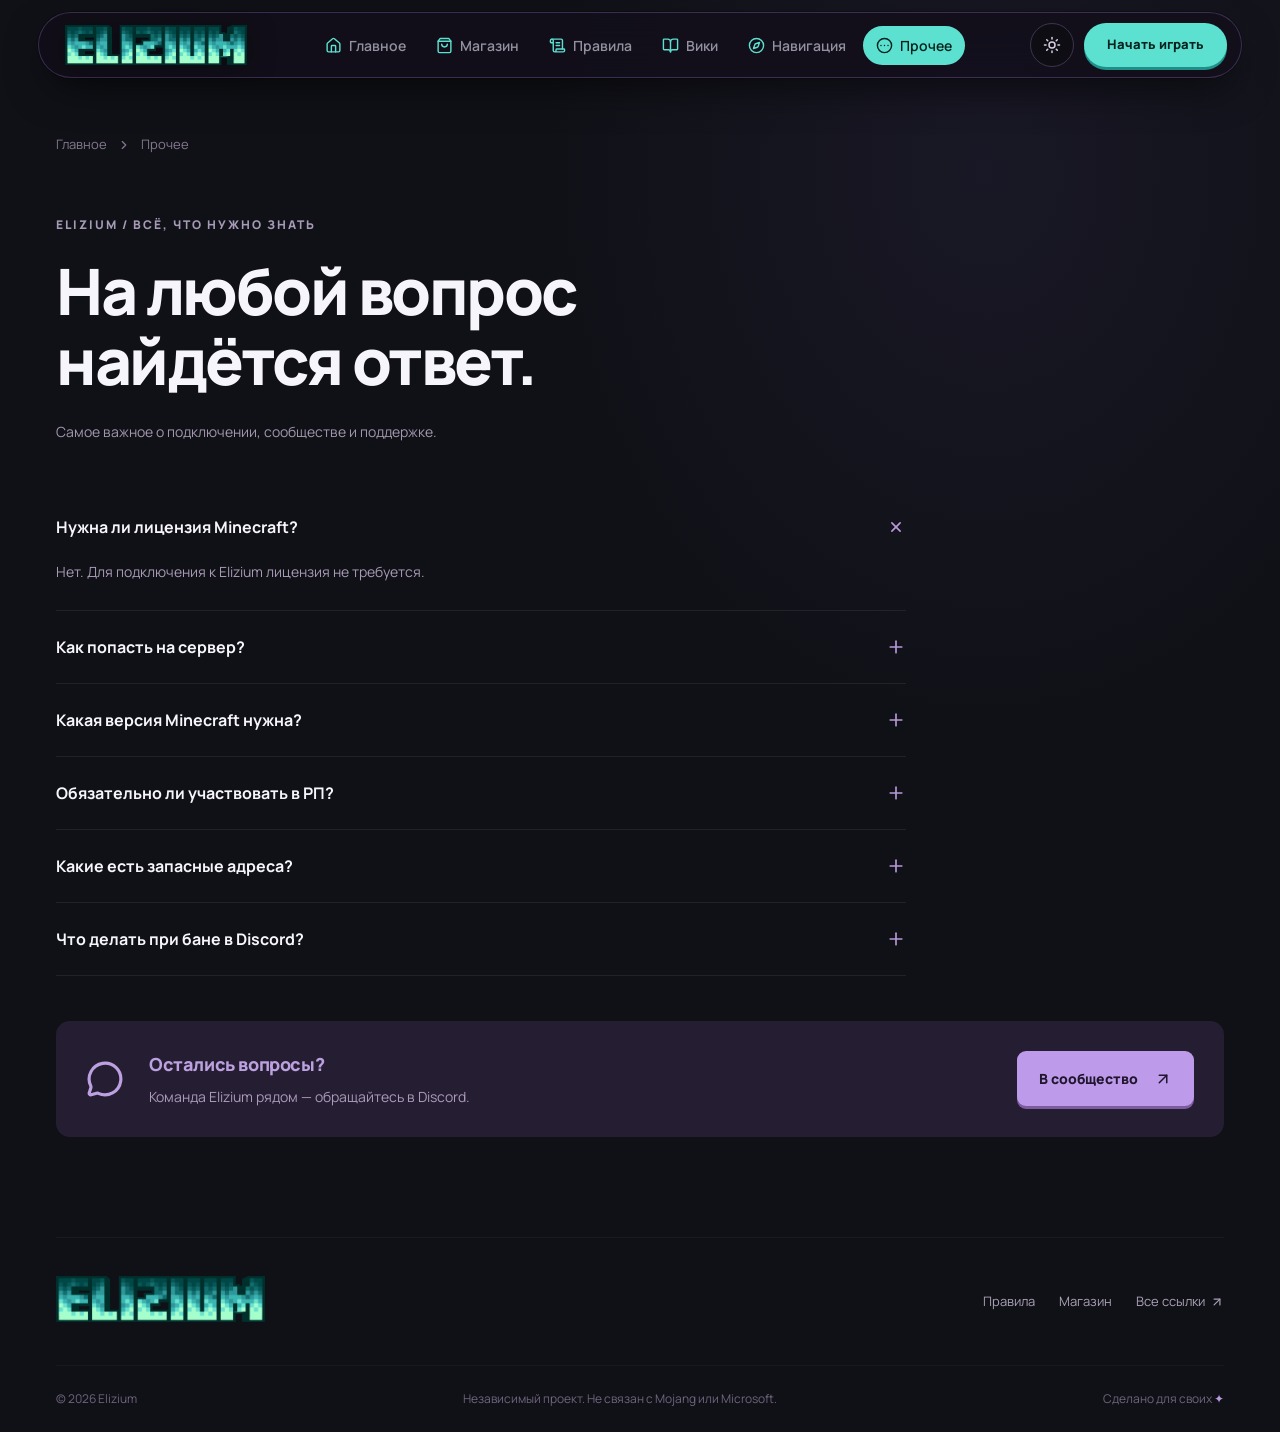
==== more.html @ 43d30934 "Add files via upload" ====
<!DOCTYPE html>
<html lang="ru">
<head>
<meta charset="utf-8">
<meta name="viewport" content="width=device-width, initial-scale=1">
<title>Вопросы и поддержка — Elizium</title>
<meta name="description" content="Ванильный Minecraft-сервер Elizium: необязательный РП, города и сообщество. Начни свою историю на vanillatech.site.">
<meta property="og:type" content="website">
<meta property="og:site_name" content="ELIZIUM">
<meta property="og:title" content="Вопросы и поддержка — Elizium">
<meta property="og:description" content="Ванильный Minecraft-сервер Elizium: необязательный РП, города и сообщество. Начни свою историю на vanillatech.site.">
<meta property="og:url" content="https://ibronchikss.github.io/more.html">
<meta property="og:image" content="https://ibronchikss.github.io/assets/images/og-image.png">
<meta property="og:image:secure_url" content="https://ibronchikss.github.io/assets/images/og-image.png">
<meta property="og:image:type" content="image/png">
<meta property="og:image:width" content="1200">
<meta property="og:image:height" content="630">
<meta property="og:image:alt" content="Логотип Elizium — кристальная звезда">
<meta property="og:locale" content="ru_RU">
<meta name="twitter:card" content="summary_large_image">
<meta name="twitter:title" content="Вопросы и поддержка — Elizium">
<meta name="twitter:description" content="Ванильный Minecraft-сервер Elizium: необязательный РП, города и сообщество. Начни свою историю на vanillatech.site.">
<meta name="twitter:image" content="https://ibronchikss.github.io/assets/images/og-image.png">
<meta name="theme-color" content="#101117">
<link rel="icon" type="image/png" href="assets/images/elizium-logo.png">
<script>try{var t=localStorage.getItem("astrum-theme");document.documentElement.setAttribute("data-theme",t==="light"?"light":"dark")}catch(e){document.documentElement.setAttribute("data-theme","dark")}</script>
<link rel="stylesheet" href="assets/css/style.css">
<link rel="stylesheet" href="assets/css/extra.css">
<link rel="stylesheet" href="assets/css/light.css">
</head>
<body class="antialiased">
<div class="astrum-site"><header class="site-header"><a class="brand brand-logo" href="index.html" aria-label="Elizium — на главную"><img src="assets/images/elizium-wordmark.png" alt="Elizium" width="1024" height="225"></a><nav class="main-nav" aria-label="Главная навигация"><a class="" href="index.html"><svg class="nav-icon" xmlns="http://www.w3.org/2000/svg" width="20" height="20" viewBox="0 0 24 24" fill="none" stroke="currentColor" stroke-width="2" stroke-linecap="round" stroke-linejoin="round" aria-hidden="true"><path d="M15 21v-8a1 1 0 0 0-1-1h-4a1 1 0 0 0-1 1v8"></path><path d="M3 10a2 2 0 0 1 .709-1.528l7-5.999a2 2 0 0 1 2.582 0l7 5.999A2 2 0 0 1 21 10v9a2 2 0 0 1-2 2H5a2 2 0 0 1-2-2z"></path></svg><span>Главное</span></a><a class="" href="shop.html"><svg class="nav-icon" xmlns="http://www.w3.org/2000/svg" width="20" height="20" viewBox="0 0 24 24" fill="none" stroke="currentColor" stroke-width="2" stroke-linecap="round" stroke-linejoin="round" aria-hidden="true"><path d="M6 2 3 6v14a2 2 0 0 0 2 2h14a2 2 0 0 0 2-2V6l-3-4Z"></path><path d="M3 6h18"></path><path d="M16 10a4 4 0 0 1-8 0"></path></svg><span>Магазин</span></a><a class="" href="rules.html"><svg class="nav-icon" xmlns="http://www.w3.org/2000/svg" width="20" height="20" viewBox="0 0 24 24" fill="none" stroke="currentColor" stroke-width="2" stroke-linecap="round" stroke-linejoin="round" aria-hidden="true"><path d="M15 12h-5"></path><path d="M15 8h-5"></path><path d="M19 17V5a2 2 0 0 0-2-2H4"></path><path d="M8 21h12a2 2 0 0 0 2-2v-1a1 1 0 0 0-1-1H11a1 1 0 0 0-1 1v1a2 2 0 1 1-4 0V5a2 2 0 1 0-4 0v2a1 1 0 0 0 1 1h3"></path></svg><span>Правила</span></a><a class="" href="wiki.html"><svg class="nav-icon" xmlns="http://www.w3.org/2000/svg" width="20" height="20" viewBox="0 0 24 24" fill="none" stroke="currentColor" stroke-width="2" stroke-linecap="round" stroke-linejoin="round" aria-hidden="true"><path d="M12 7v14"></path><path d="M3 18a1 1 0 0 1-1-1V4a1 1 0 0 1 1-1h5a4 4 0 0 1 4 4 4 4 0 0 1 4-4h5a1 1 0 0 1 1 1v13a1 1 0 0 1-1 1h-6a3 3 0 0 0-3 3 3 3 0 0 0-3-3z"></path></svg><span>Вики</span></a><a class="" href="navigation.html"><svg class="nav-icon" xmlns="http://www.w3.org/2000/svg" width="20" height="20" viewBox="0 0 24 24" fill="none" stroke="currentColor" stroke-width="2" stroke-linecap="round" stroke-linejoin="round" aria-hidden="true"><circle cx="12" cy="12" r="10"></circle><path d="m16.24 7.76-1.804 5.411a2 2 0 0 1-1.265 1.265L7.76 16.24l1.804-5.411a2 2 0 0 1 1.265-1.265z"></path></svg><span>Навигация</span></a><a class="active" aria-current="page" href="more.html"><svg class="nav-icon" xmlns="http://www.w3.org/2000/svg" width="20" height="20" viewBox="0 0 24 24" fill="none" stroke="currentColor" stroke-width="2" stroke-linecap="round" stroke-linejoin="round" aria-hidden="true"><circle cx="12" cy="12" r="10"></circle><path d="M17 12h.01"></path><path d="M12 12h.01"></path><path d="M7 12h.01"></path></svg><span>Прочее</span></a></nav><div class="header-tools"><button class="theme-toggle" type="button" aria-label="Сменить тему: светлая или тёмная" title="Сменить тему"><svg class="icon-sun" xmlns="http://www.w3.org/2000/svg" width="18" height="18" viewBox="0 0 24 24" fill="none" stroke="currentColor" stroke-width="2" stroke-linecap="round" stroke-linejoin="round" aria-hidden="true"><circle cx="12" cy="12" r="4"></circle><path d="M12 2v2"></path><path d="M12 20v2"></path><path d="m4.93 4.93 1.41 1.41"></path><path d="m17.66 17.66 1.41 1.41"></path><path d="M2 12h2"></path><path d="M20 12h2"></path><path d="m6.34 17.66-1.41 1.41"></path><path d="m19.07 4.93-1.41 1.41"></path></svg><svg class="icon-moon" xmlns="http://www.w3.org/2000/svg" width="18" height="18" viewBox="0 0 24 24" fill="none" stroke="currentColor" stroke-width="2" stroke-linecap="round" stroke-linejoin="round" aria-hidden="true"><path d="M12 3a6 6 0 0 0 9 9 9 9 0 1 1-9-9Z"></path></svg></button><a href="https://discord.gg/e6pXG4M3T2" target="_blank" rel="noopener noreferrer" class="header-cta"><span>Начать играть</span></a></div><button class="menu-toggle" aria-label="Открыть меню"><svg xmlns="http://www.w3.org/2000/svg" width="24" height="24" viewBox="0 0 24 24" fill="none" stroke="currentColor" stroke-width="2" stroke-linecap="round" stroke-linejoin="round" class="lucide lucide-menu" aria-hidden="true"><path d="M4 5h16"></path><path d="M4 12h16"></path><path d="M4 19h16"></path></svg></button></header><main><section class="wrap inner-page"><div class="breadcrumbs"><a href="index.html">Главное</a><svg xmlns="http://www.w3.org/2000/svg" width="14" height="14" viewBox="0 0 24 24" fill="none" stroke="currentColor" stroke-width="2" stroke-linecap="round" stroke-linejoin="round" class="lucide lucide-chevron-right" aria-hidden="true"><path d="m9 18 6-6-6-6"></path></svg><span>Прочее</span></div><span class="eyebrow">ELIZIUM / ВСЁ, ЧТО НУЖНО ЗНАТЬ</span><h1>На любой вопрос
найдётся ответ.</h1><p class="page-intro">Самое важное о подключении, сообществе и поддержке.</p><div class="faq"><details open=""><summary>Нужна ли лицензия Minecraft?<svg xmlns="http://www.w3.org/2000/svg" width="20" height="20" viewBox="0 0 24 24" fill="none" stroke="currentColor" stroke-width="2" stroke-linecap="round" stroke-linejoin="round" class="lucide lucide-plus" aria-hidden="true"><path d="M5 12h14"></path><path d="M12 5v14"></path></svg></summary><p>Нет. Для подключения к Elizium лицензия не требуется.</p></details><details><summary>Как попасть на сервер?<svg xmlns="http://www.w3.org/2000/svg" width="20" height="20" viewBox="0 0 24 24" fill="none" stroke="currentColor" stroke-width="2" stroke-linecap="round" stroke-linejoin="round" class="lucide lucide-plus" aria-hidden="true"><path d="M5 12h14"></path><path d="M12 5v14"></path></svg></summary><p>Начните с небольшой заявки в Discord. Если заявку отклонили, есть альтернативный вариант — проходка за 149.00 ₽. На этой версии сайта оплата не подключена.</p></details><details><summary>Какая версия Minecraft нужна?<svg xmlns="http://www.w3.org/2000/svg" width="20" height="20" viewBox="0 0 24 24" fill="none" stroke="currentColor" stroke-width="2" stroke-linecap="round" stroke-linejoin="round" class="lucide lucide-plus" aria-hidden="true"><path d="M5 12h14"></path><path d="M12 5v14"></path></svg></summary><p>По информации сервера поддерживаются версии 1.21.11–26.2. Рекомендуемая версия — 26.2.</p></details><details><summary>Обязательно ли участвовать в РП?<svg xmlns="http://www.w3.org/2000/svg" width="20" height="20" viewBox="0 0 24 24" fill="none" stroke="currentColor" stroke-width="2" stroke-linecap="round" stroke-linejoin="round" class="lucide lucide-plus" aria-hidden="true"><path d="M5 12h14"></path><path d="M12 5v14"></path></svg></summary><p>Нет. Elizium — полу-РП проект: города, министры и другие структуры существуют, но участие в РП добровольное.</p></details><details><summary>Какие есть запасные адреса?<svg xmlns="http://www.w3.org/2000/svg" width="20" height="20" viewBox="0 0 24 24" fill="none" stroke="currentColor" stroke-width="2" stroke-linecap="round" stroke-linejoin="round" class="lucide lucide-plus" aria-hidden="true"><path d="M5 12h14"></path><path d="M12 5v14"></path></svg></summary><p>mc.vanillatech.site, game.vanillatech.site и play.vanillatech.site. Основной адрес: vanillatech.site.</p></details><details><summary>Что делать при бане в Discord?<svg xmlns="http://www.w3.org/2000/svg" width="20" height="20" viewBox="0 0 24 24" fill="none" stroke="currentColor" stroke-width="2" stroke-linecap="round" stroke-linejoin="round" class="lucide lucide-plus" aria-hidden="true"><path d="M5 12h14"></path><path d="M12 5v14"></path></svg></summary><p>Напишите в личные сообщения Discord пользователю @izumosaku. Покупка разбана не гарантирует снятие блокировки.</p></details></div><div class="support-banner"><svg xmlns="http://www.w3.org/2000/svg" width="38" height="38" viewBox="0 0 24 24" fill="none" stroke="currentColor" stroke-width="2" stroke-linecap="round" stroke-linejoin="round" class="lucide lucide-message-circle" aria-hidden="true"><path d="M2.992 16.342a2 2 0 0 1 .094 1.167l-1.065 3.29a1 1 0 0 0 1.236 1.168l3.413-.998a2 2 0 0 1 1.099.092 10 10 0 1 0-4.777-4.719"></path></svg><div><h3>Остались вопросы?</h3><p>Команда Elizium рядом — обращайтесь в Discord.</p></div><a href="https://discord.gg/e6pXG4M3T2" target="_blank" rel="noopener noreferrer" class="button primary">В сообщество <svg xmlns="http://www.w3.org/2000/svg" width="18" height="18" viewBox="0 0 24 24" fill="none" stroke="currentColor" stroke-width="2" stroke-linecap="round" stroke-linejoin="round" class="lucide lucide-arrow-up-right" aria-hidden="true"><path d="M7 7h10v10"></path><path d="M7 17 17 7"></path></svg></a></div></section></main><footer class="site-footer wrap"><div class="footer-top"><div class="footer-brand"><a class="brand brand-logo footer-logo" href="index.html" aria-label="Elizium — на главную"><img src="assets/images/elizium-wordmark.png" alt="Elizium" width="1024" height="225" loading="lazy"></a></div><div class="footer-links"><a href="rules.html">Правила</a><a href="shop.html">Магазин</a><a href="navigation.html">Все ссылки <svg xmlns="http://www.w3.org/2000/svg" width="14" height="14" viewBox="0 0 24 24" fill="none" stroke="currentColor" stroke-width="2" stroke-linecap="round" stroke-linejoin="round" class="lucide lucide-arrow-up-right" aria-hidden="true"><path d="M7 7h10v10"></path><path d="M7 17 17 7"></path></svg></a></div></div><div class="footer-bottom"><span>© 2026 Elizium</span><span>Независимый проект. Не связан с Mojang или Microsoft.</span><span>Сделано для своих <span class="accent">✦</span></span></div></footer></div>
<script src="assets/js/main.js" defer></script>
</body>
</html>
---- assets/css/style.css ----
@import "https://fonts.googleapis.com/css2?family=Manrope:wght@400;500;600;700;800&display=swap";
@layer properties{@supports (((-webkit-hyphens:none)) and (not (margin-trim:inline))) or ((-moz-orient:inline) and (not (color:rgb(from red r g b)))){*,:before,:after,::backdrop{--tw-space-y-reverse:0;--tw-border-style:solid;--tw-font-weight:initial;--tw-tracking:initial;--tw-shadow:0 0 #0000;--tw-shadow-color:initial;--tw-shadow-alpha:100%;--tw-inset-shadow:0 0 #0000;--tw-inset-shadow-color:initial;--tw-inset-shadow-alpha:100%;--tw-ring-color:initial;--tw-ring-shadow:0 0 #0000;--tw-inset-ring-color:initial;--tw-inset-ring-shadow:0 0 #0000;--tw-ring-inset:initial;--tw-ring-offset-width:0px;--tw-ring-offset-color:#fff;--tw-ring-offset-shadow:0 0 #0000}}}@layer theme{:root,:host{--font-sans:"Manrope", sans-serif;--font-mono:ui-monospace, SFMono-Regular, Menlo, Monaco, Consolas, "Liberation Mono", "Courier New", monospace;--color-green-100:#dcfce7;--color-green-200:#b9f8cf;--color-green-800:#016630;--color-green-900:#0d542b;--color-gray-100:#f3f4f6;--color-gray-200:#e5e7eb;--color-gray-800:#1e2939;--spacing:.25rem;--container-md:28rem;--text-xs:.75rem;--text-xs--line-height:calc(1 / .75);--text-sm:.875rem;--text-sm--line-height:calc(1.25 / .875);--text-lg:1.125rem;--text-lg--line-height:calc(1.75 / 1.125);--text-2xl:1.5rem;--text-2xl--line-height:calc(2 / 1.5);--font-weight-medium:500;--font-weight-semibold:600;--font-weight-bold:700;--tracking-wider:.05em;--default-transition-duration:.15s;--default-transition-timing-function:cubic-bezier(.4, 0, .2, 1);--default-font-family:var(--font-sans);--default-mono-font-family:var(--font-mono)}@supports (color:lab(0% 0 0)){:root,:host{--color-green-100:lab(96.1861% -13.8464 6.52365);--color-green-200:lab(92.4222% -26.4702 12.9427);--color-green-800:lab(37.4616% -36.7971 22.9692);--color-green-900:lab(30.797% -29.6927 17.382);--color-gray-100:lab(96.1596% -.0823438 -1.13575);--color-gray-200:lab(91.6229% -.159115 -2.26791);--color-gray-800:lab(16.1051% -1.18239 -11.7533)}}}@layer base{*,:after,:before,::backdrop{box-sizing:border-box;border:0 solid;margin:0;padding:0}::file-selector-button{box-sizing:border-box;border:0 solid;margin:0;padding:0}html,:host{-webkit-text-size-adjust:100%;tab-size:4;line-height:1.5;font-family:var(--default-font-family,-apple-system, BlinkMacSystemFont, "Segoe UI", Roboto, "Helvetica Neue", "Noto Sans", Arial, sans-serif, "Apple Color Emoji", "Segoe UI Emoji", "Segoe UI Symbol", "Noto Color Emoji");font-feature-settings:var(--default-font-feature-settings,normal);font-variation-settings:var(--default-font-variation-settings,normal);-webkit-tap-highlight-color:transparent}hr{height:0;color:inherit;border-top-width:1px}abbr:where([title]){-webkit-text-decoration:underline dotted;text-decoration:underline dotted}h1,h2,h3,h4,h5,h6{font-size:inherit;font-weight:inherit}a{color:inherit;-webkit-text-decoration:inherit;-webkit-text-decoration:inherit;-webkit-text-decoration:inherit;-webkit-text-decoration:inherit;text-decoration:inherit}b,strong{font-weight:bolder}code,kbd,samp,pre{font-family:var(--default-mono-font-family,ui-monospace, SFMono-Regular, Menlo, Monaco, Consolas, "Liberation Mono", "Courier New", monospace);font-feature-settings:var(--default-mono-font-feature-settings,normal);font-variation-settings:var(--default-mono-font-variation-settings,normal);font-size:1em}small{font-size:80%}sub,sup{vertical-align:baseline;font-size:75%;line-height:0;position:relative}sub{bottom:-.25em}sup{top:-.5em}table{text-indent:0;border-color:inherit;border-collapse:collapse}:-moz-focusring:where(:not(iframe)){outline:auto}progress{vertical-align:baseline}summary{display:list-item}ol,ul,menu{list-style:none}img,svg,video,canvas,audio,iframe,embed,object{vertical-align:middle;display:block}img,video{max-width:100%;height:auto}button,input,select,optgroup,textarea{font:inherit;font-feature-settings:inherit;font-variation-settings:inherit;letter-spacing:inherit;color:inherit;opacity:1;background-color:#0000;border-radius:0}::file-selector-button{font:inherit;font-feature-settings:inherit;font-variation-settings:inherit;letter-spacing:inherit;color:inherit;opacity:1;background-color:#0000;border-radius:0}:where(select:is([multiple],[size])) optgroup{font-weight:bolder}:where(select:is([multiple],[size])) optgroup option{padding-inline-start:20px}::file-selector-button{margin-inline-end:4px}::placeholder{opacity:1}@supports (not ((-webkit-appearance:-apple-pay-button))) or (contain-intrinsic-size:1px){::placeholder{color:currentColor}@supports (color:color-mix(in lab, red, red)){::placeholder{color:color-mix(in oklab, currentcolor 50%, transparent)}}}textarea{resize:vertical}::-webkit-search-decoration{-webkit-appearance:none}::-webkit-date-and-time-value{min-height:1lh;text-align:inherit}::-webkit-datetime-edit{display:inline-flex}::-webkit-datetime-edit-fields-wrapper{padding:0}::-webkit-datetime-edit{padding-block:0}::-webkit-datetime-edit-year-field{padding-block:0}::-webkit-datetime-edit-month-field{padding-block:0}::-webkit-datetime-edit-day-field{padding-block:0}::-webkit-datetime-edit-hour-field{padding-block:0}::-webkit-datetime-edit-minute-field{padding-block:0}::-webkit-datetime-edit-second-field{padding-block:0}::-webkit-datetime-edit-millisecond-field{padding-block:0}::-webkit-datetime-edit-meridiem-field{padding-block:0}::-webkit-calendar-picker-indicator{line-height:1}:-moz-ui-invalid{box-shadow:none}button,input:where([type=button],[type=reset],[type=submit]){appearance:button}::file-selector-button{appearance:button}::-webkit-inner-spin-button{height:auto}::-webkit-outer-spin-button{height:auto}[hidden]:where(:not([hidden=until-found])){display:none!important}:root{--lightningcss-light: ;--lightningcss-dark:initial;color-scheme:dark}*{box-sizing:border-box}html{scroll-behavior:smooth;scroll-padding-top:100px}body{color:#f6f5fb;background:#101117;margin:0;font-family:Manrope,sans-serif;font-size:15px}button,a,input,summary{-webkit-tap-highlight-color:transparent}button,a{touch-action:manipulation}button{cursor:pointer;font:inherit}a{color:inherit;text-decoration:none}button{color:inherit}button:disabled{cursor:default}button:focus-visible,a:focus-visible,summary:focus-visible,input:focus-visible{outline-offset:5px;outline:2px solid #bb9dff}h1,h2,h3,p{margin:0}button{border:0}::selection{color:#fff;background:#9765ee}input{font:inherit;color:inherit}svg{flex-shrink:0}button,a{transition:background .2s,color .2s,transform .2s,border-color .2s}button:hover{filter:brightness(1.08)}}@layer components{.astrum-site{background:radial-gradient(at 77% 12%,#24203870,#0000 32%),#101117;overflow:hidden}.wrap{width:min(1240px,100% - 112px);margin-inline:auto}.site-header{z-index:20;border-bottom:1px solid #ffffff0c;align-items:center;gap:32px;height:100px;padding:0 4%;display:flex;position:relative}.brand{letter-spacing:1.5px;align-items:center;gap:9px;font-size:25px;font-weight:800;display:inline-flex}.brand-symbol{color:#bc98ff;font-size:40px;line-height:1}.brand-dot{color:#918a9b;align-self:flex-start;margin-top:7px;margin-left:-7px;font-size:12px}.main-nav{color:#93919f;gap:26px;margin:auto;font-size:14px;font-weight:600;display:flex}.main-nav a{padding:38px 0;position:relative}.main-nav a:hover,.main-nav a.active{color:#eee8ff}.main-nav a.active:after{content:"";background:#b896ff;height:2px;position:absolute;bottom:23px;left:0;right:0}.header-discord{background:#221e2c;border:1px solid #3c354c;border-radius:9px;align-items:center;gap:9px;padding:12px 14px;font-size:13px;display:flex}.menu-toggle{background:0 0;display:none}.hero{grid-template-columns:1fr 1fr;min-height:750px;padding-top:70px;display:grid;position:relative}.eyebrow{letter-spacing:2px;color:#a69ab7;font-size:12px;font-weight:800;display:block}.season{color:#c3b3dd;background:#25202e88;border:1px solid #9580b933;border-radius:30px;align-items:center;gap:9px;padding:10px 13px;font-size:12px;display:inline-flex}.season>span,.world-label>span{background:#b7dc9a;border-radius:50%;width:6px;height:6px;box-shadow:0 0 12px #b7dc9a66}.hero h1{letter-spacing:-3.2px;margin-top:25px;font-size:clamp(45px,4.9vw,71px);font-weight:800;line-height:1.09}.hero h1>span{color:#b79adf}.hero-copy>p{color:#a5a0b0;margin-top:25px;font-size:14px;line-height:1.9}.hero-actions{align-items:center;gap:20px;margin-top:30px;display:flex}.button{border-radius:9px;justify-content:center;align-items:center;gap:16px;min-height:50px;padding:17px 22px;font-size:14px;font-weight:800;line-height:1.5;display:inline-flex}.primary{color:#20162e;background:#bd9bea;box-shadow:0 3px #7c5c9e}.primary:hover{background:#d4b9f8;transform:translateY(-2px)}.secondary{color:#dbd3e5;background:#201d27;border:1px solid #3b3549}.secondary:hover{background:#302739}.server-address{color:#a49bb1;text-align:left;background:0 0;align-items:center;gap:26px;display:flex}.server-address small{letter-spacing:1.8px;color:#7f788c;margin-bottom:5px;font-size:12px;display:block}.server-address strong{color:#dfd7e8;letter-spacing:.8px;font-size:14px}.hero-facts{color:#898492;flex-wrap:wrap;gap:15px;margin-top:28px;font-size:12px;display:flex}.hero-facts>span{align-items:center;gap:5px;display:flex}.hero-facts svg{color:#baa4d2}.hero-visual{align-self:center;min-width:0;margin:0 -60px 0 -30px;position:relative;transform:translateY(-27px)}.hero-visual>img{filter:drop-shadow(0 30px 40px #0005);width:100%;height:auto;animation:7s ease-in-out infinite float;position:relative}.planet-halo{background:radial-gradient(#a177dd19,#0000 65%);border:1px solid #a98bd31a;border-radius:50%;position:absolute;inset:9% 7%;transform:rotate(-25deg)}.planet-halo:after{content:"";border:1px dashed #b497d81c;border-radius:50%;position:absolute;inset:12%}.visual-coordinate{letter-spacing:2px;color:#8d809f;font-size:11px;position:absolute;top:17%;left:29%}.floating-star{color:#d1b5f5;position:absolute}.star-one{font-size:42px;top:20%;right:13%;transform:rotate(12deg)}.star-two{color:#80718e;font-size:25px;top:45%;left:6%}.world-label{letter-spacing:1.2px;background:#1d1929cc;border:1px solid #6d5d8180;border-radius:6px;align-items:center;gap:8px;padding:11px 13px;font-size:11px;display:flex;position:absolute;bottom:21%;left:29%;transform:rotate(-5deg)}.visual-number{letter-spacing:3px;color:#655a74;font-size:12px;position:absolute;bottom:7%;right:20%}.hero-bottom{color:#625e6e;letter-spacing:1.6px;border-top:1px solid #ffffff0b;grid-column:1/-1;justify-content:space-between;align-self:end;align-items:center;margin-top:30px;padding:24px 0;font-size:12px;display:flex}.hero-bottom>span:last-child{letter-spacing:.4px}.ticker{white-space:nowrap;color:#231a2e;background:#bba1d9;justify-content:space-around;align-items:center;gap:30px;padding:16px 25px;font-size:17px;display:flex;overflow:hidden}.ticker span{letter-spacing:1.8px;font-size:12px;font-weight:800}.section{padding-top:100px;padding-bottom:20px}.section-heading{justify-content:space-between;align-items:flex-end;gap:30px;margin-bottom:35px;display:flex}.section-heading .eyebrow{margin-bottom:17px}h2{letter-spacing:-1.5px;font-size:36px;font-weight:800;line-height:1.23}.section-heading>p{color:#8e879b;padding-bottom:3px;font-size:14px;line-height:1.9}.feature-grid{grid-template-columns:repeat(3,1fr);gap:18px;display:grid}.feature-card{background:linear-gradient(135deg,#201d28,#191820);border:1px solid #ffffff09;border-radius:14px;padding:28px;position:relative}.feature-icon{border-radius:12px;justify-content:center;align-items:center;width:45px;height:45px;margin-bottom:35px;display:inline-flex}.green{--tone:#acd5a0;--shade:#263b31}.purple{--tone:#bf9ce9;--shade:#3c2e50}.orange{--tone:#e1b087;--shade:#463328}.pink{--tone:#dea7c6;--shade:#482d42}.blue{--tone:#9ab8df;--shade:#293b50}.feature-icon{background:var(--shade);color:var(--tone)}.card-index{color:#625970;font-size:12px;position:absolute;top:37px;right:28px}h3{letter-spacing:-.4px;font-size:18px;font-weight:800}.feature-card p{color:#938b9f;margin-top:13px;font-size:14px;line-height:1.9}.card-tag{letter-spacing:1.2px;color:#776d85;margin-top:28px;font-size:12px;display:block}.text-link{color:#bca2da;background:0 0;align-items:center;gap:8px;margin-top:25px;padding:0;font-size:13px;font-weight:700;display:inline-flex}.product-grid{grid-template-columns:repeat(4,1fr);gap:18px;display:grid}.product-card{text-align:left;background:#1b1922;border:1px solid #ffffff09;border-radius:14px;flex-direction:column;padding:13px 19px 19px;display:flex;overflow:hidden}.product-card:hover{border-color:#b796d84d;transform:translateY(-6px)}.product-art{background:radial-gradient(ellipse at 50% 70%,var(--shade),#1b192200 74%);width:calc(100% + 38px);height:180px;color:var(--tone);isolation:isolate;justify-content:center;align-items:center;margin:-13px -19px 20px;display:flex;position:relative}.product-art>svg{filter:drop-shadow(4px 10px #0003);transform:rotate(-13deg)}.art-orbit{border:1px solid var(--tone);opacity:.15;z-index:-1;border-radius:25px;width:100px;height:100px;position:absolute;transform:rotate(25deg)}.art-spark{font-size:20px;position:absolute;top:26%;right:27%}.product-type{letter-spacing:1.3px;color:var(--tone);margin-bottom:10px;font-size:11px}.product-name{font-size:15px;font-weight:800}.product-bottom{justify-content:space-between;align-items:center;margin-top:22px;font-size:21px;font-weight:800;display:flex}.product-bottom small{color:#9c92a6;font-size:14px;font-weight:600}.round-arrow{color:#c5b5d5;background:#ffffff08;border-radius:8px;justify-content:center;align-items:center;width:29px;height:29px;display:flex}.subtle-note{color:#81758f;margin-top:17px;font-size:12px;line-height:1.7}.world-banner{background:linear-gradient(110deg,#29273b,#343047 60%,#2a2938);border:1px solid #b9a1d61a;border-radius:17px;grid-template-columns:1fr 1fr;margin-top:80px;padding:45px 50px;display:grid;position:relative;overflow:hidden}.world-banner .eyebrow{margin-bottom:20px}.world-banner h2{font-size:37px}.world-banner p{color:#b2a8c0;margin-top:16px;font-size:14px;line-height:1.8}.light{color:#2b2137;background:#e0d6ee;margin-top:25px}.map-art{color:#b4c29e;justify-content:center;align-items:center;display:flex;position:relative;transform:rotate(-12deg)}.map-art>svg{filter:drop-shadow(8px 15px #17152350);width:270px;height:270px}.map-marker{color:#e4c8fa;text-shadow:0 0 35px #c69eea;font-size:50px;position:absolute;top:34%;left:48%}.map-caption{letter-spacing:2px;color:#c3b2d7;font-size:12px;position:absolute;bottom:10%}.outline-star{color:#bca1d9;font-size:70px}.steps{grid-template-columns:repeat(3,1fr);gap:35px;margin:35px 0;display:grid}.step-number{color:#bba1da;letter-spacing:2px;border-bottom:1px solid #342c3f;margin-bottom:20px;padding-bottom:14px;font-size:13px;display:block}.steps p{color:#938a9f;margin-top:12px;font-size:14px;line-height:1.9}.site-footer{border-top:1px solid #ffffff0b;margin-top:100px;padding-top:38px}.footer-top{justify-content:space-between;align-items:center;gap:25px;padding-bottom:37px;display:flex}.footer-top p{color:#867c93;margin-top:8px;font-size:12px}.footer-links{color:#aaa0b6;gap:24px;font-size:13px;display:flex}.footer-links a{align-items:center;gap:5px;display:flex}.socials{gap:10px;display:flex}.socials>a{color:#b9abc9;background:#201c29;border:1px solid #ffffff09;border-radius:8px;justify-content:center;align-items:center;width:37px;height:37px;display:flex}.socials>a:hover{background:#3b2d4a}.footer-bottom{color:#6f657e;border-top:1px solid #ffffff09;justify-content:space-between;gap:20px;padding:22px 0;font-size:12px;display:flex}.accent{color:#b99bdf}.inner-page{min-height:65vh;padding-top:35px}.breadcrumbs{color:#84788f;align-items:center;gap:10px;margin-bottom:60px;font-size:13px;display:flex}.inner-page>h1{white-space:pre-line;letter-spacing:-2.5px;margin-top:22px;font-size:clamp(38px,5vw,65px);font-weight:800;line-height:1.1}.page-intro{color:#a297ae;max-width:650px;margin-top:23px;font-size:14px;line-height:1.9}.shop-toolbar{justify-content:space-between;align-items:center;gap:25px;margin:40px 0 25px;display:flex}.notice{color:#c8b1df;background:#292135;border:1px solid #67507c44;border-radius:8px;align-items:center;gap:10px;padding:12px 15px;font-size:13px;display:flex}.search{color:#9986af;background:#201c28;border:1px solid #473951;border-radius:9px;align-items:center;gap:12px;padding:12px 15px;display:flex}.search input{background:0 0;border:0;outline:none;width:100%;min-width:0;font-size:14px}.info-panel{color:#baa1d6;background:#211c2b;border:1px solid #75618826;border-radius:12px;align-items:flex-start;gap:20px;margin-top:35px;padding:25px;display:flex}.info-panel p{color:#a99cb7;font-size:14px;line-height:1.9}.info-panel h3{margin-bottom:10px;font-size:15px}.rules-search{max-width:550px;margin-top:30px}.rules-layout{grid-template-columns:240px 1fr;gap:60px;margin-top:45px;display:grid}.rules-toc{color:#9888aa;background:#1a1721;border:1px solid #ffffff08;border-radius:12px;flex-direction:column;gap:15px;height:fit-content;padding:24px;font-size:13px;display:flex;position:sticky;top:30px}.rules-toc a:hover{color:#d4b8f7}.rules-toc .eyebrow{margin-bottom:10px}.rules-content article{border-bottom:1px solid #ffffff0d;margin-bottom:35px;padding-bottom:35px;scroll-margin-top:25px}.rules-content h2{letter-spacing:-.7px;margin-bottom:22px;font-size:24px}.rules-content p{color:#b6aabe;margin-top:16px;font-size:14px;line-height:1.95}.resource-grid{grid-template-columns:repeat(3,1fr);gap:20px;margin-top:45px;display:grid}.resource-card{background:#1c1924;border:1px solid #ffffff09;border-radius:15px;padding:27px;position:relative}.resource-card:hover{background:#292232;border-color:#6d548a;transform:translateY(-4px)}.resource-arrow{color:#8e7a9f;position:absolute;top:32px;right:27px}.resource-card .feature-icon{margin-bottom:25px}.resource-card p{color:#a397ae;margin-top:12px;font-size:14px;line-height:1.8}.resource-card small{color:#71637f;margin-top:25px;font-size:12px;display:block}.wiki-grid{grid-template-columns:repeat(3,1fr);gap:20px;margin-top:45px;display:grid}.wiki-grid h3{margin-top:25px}.wiki-grid .button{margin-top:25px;padding:13px;font-size:13px}.faq{max-width:850px;margin-top:45px}.faq details{border-bottom:1px solid #ffffff12;padding:24px 0}.faq summary{cursor:pointer;justify-content:space-between;align-items:center;gap:20px;font-size:16px;font-weight:700;list-style:none;display:flex}.faq summary::-webkit-details-marker{display:none}.faq summary svg{color:#b798d9}.faq details[open] summary svg{transform:rotate(45deg)}.faq details p{color:#a899b5;max-width:700px;margin-top:20px;font-size:14px;line-height:1.9}.support-banner{color:#bca0df;background:#251e32;border-radius:14px;align-items:center;gap:25px;margin-top:45px;padding:30px;display:flex}.support-banner p{color:#ab9ab9;margin-top:8px;font-size:14px}.support-banner .button{margin-left:auto}.empty{color:#a494b0;padding:35px 0;font-size:14px}.modal-backdrop{z-index:100;-webkit-backdrop-filter:blur(10px);backdrop-filter:blur(10px);background:#08070dd9;justify-content:center;align-items:center;padding:24px;display:flex;position:fixed;inset:0;overflow-y:auto}.modal{background:#211b2d;border:1px solid #63497670;border-radius:20px;width:100%;max-width:500px;max-height:90dvh;padding:38px;position:relative;overflow-y:auto;box-shadow:0 30px 100px #0008}.modal-close{color:#b3a3c3;background:0 0;padding:5px;position:absolute;top:18px;right:18px}.modal .feature-icon{margin-bottom:20px}.modal h2{letter-spacing:-1px;margin-top:12px;font-size:30px}.modal p{color:#ac9bbd;margin-top:20px;font-size:14px;line-height:1.9}.modal .button{width:100%;margin-top:22px}.modal .eyebrow{font-size:12px}.modal-price{margin:25px 0;font-size:32px;font-weight:800}.copy-panel{letter-spacing:1px;background:#33283f;border:1px solid #6f5587;border-radius:8px;justify-content:space-between;align-items:center;width:100%;margin-top:23px;padding:18px;display:flex}.modal .subtle-note{font-size:12px}.menu-toggle{padding:8px}@keyframes float{0%,to{transform:translateY(0)}50%{transform:translateY(-12px)}}@media (min-width:1500px){.hero h1{font-size:75px}.hero{min-height:800px}}@media (max-width:1100px){.wrap{width:calc(100% - 64px)}.site-header{gap:20px}.main-nav{gap:17px;font-size:12px}.brand{font-size:21px}.header-discord{padding:10px}.header-discord span{display:none}.hero{min-height:680px;padding-top:60px}.hero h1{font-size:56px}.hero-visual{margin-right:-30px}.hero-actions{gap:16px}.hero-facts{gap:10px;font-size:12px}.feature-card{padding:23px}.product-grid{gap:12px}.product-card{padding:12px 15px 18px}.product-name{font-size:14px}.product-art{width:calc(100% + 30px);height:155px;margin-inline:-15px}.section-heading h2{font-size:32px}.rules-layout{grid-template-columns:190px 1fr;gap:30px}}@media (max-width:760px){.wrap{width:calc(100% - 40px)}.site-header{gap:15px;height:76px;padding:0 20px}.brand{font-size:23px}.brand-symbol{font-size:35px}.header-discord{margin-left:auto}.menu-toggle{display:block}.main-nav{display:none}.main-nav.open{-webkit-backdrop-filter:blur(15px);backdrop-filter:blur(15px);background:#19141fef;border-bottom:1px solid #53405e;flex-direction:column;gap:0;padding:20px;display:flex;position:absolute;top:75px;left:0;right:0}.main-nav a{padding:13px;font-size:14px}.main-nav a.active:after{display:none}.hero{flex-direction:column;min-height:0;padding-top:35px;display:flex}.hero h1{letter-spacing:-2.5px;font-size:clamp(44px,9vw,64px);line-height:1.08}.hero h1 br:nth-of-type(2){display:none}.hero h1>span{display:block}.hero-copy>p{margin-top:22px;font-size:14px}.hero-actions{margin-top:25px}.button{gap:12px;padding:15px 20px;font-size:13px}.server-address{gap:15px}.hero-facts{margin-top:24px;font-size:12px}.hero-visual{align-self:center;width:100%;max-width:530px;margin:-25px -10px -35px;transform:none}.hero-visual img{width:100%}.visual-coordinate{font-size:11px;top:15%}.hero-bottom{width:100%;margin-top:0;padding:20px 0;font-size:11px}.hero-bottom span:last-child{letter-spacing:0;font-size:11px}.ticker{justify-content:flex-start;gap:25px;padding:13px 20px}.ticker span{font-size:12px}.section{padding-top:60px}.section-heading{flex-wrap:wrap;align-items:flex-start;gap:22px;margin-bottom:25px}.section-heading h2,h2{letter-spacing:-1px;font-size:29px}.section-heading>p{font-size:13px}.section-heading .eyebrow{margin-bottom:14px;font-size:12px}.feature-grid{grid-template-columns:1fr;gap:12px}.feature-card{padding:25px}.feature-icon{margin-bottom:23px}.feature-card p{max-width:500px;font-size:14px}.card-tag{margin-top:20px}.product-grid{grid-template-columns:repeat(2,minmax(0,1fr));gap:12px}.product-art{height:150px}.product-art>svg{width:60px;height:60px}.product-name{min-height:39px;font-size:14px;line-height:1.5}.product-type{letter-spacing:.8px;font-size:11px}.product-bottom{margin-top:14px;font-size:20px}.shop-preview .section-heading{align-items:flex-end}.shop-preview .section-heading .button{min-height:38px;padding:10px 12px;font-size:12px}.world-banner{grid-template-columns:1fr;margin-top:50px;padding:30px}.world-banner h2{font-size:30px}.map-art{height:230px;margin-top:15px}.map-art>svg{width:210px;height:210px}.map-caption{bottom:0}.steps{grid-template-columns:1fr;gap:25px;margin-top:20px}.steps article{padding-left:50px;position:relative}.step-number{border:0;font-size:14px;position:absolute;top:2px;left:0}.steps p{margin-top:8px}.outline-star{font-size:40px}.site-footer{margin-top:60px;padding-top:30px}.footer-top{flex-wrap:wrap;gap:25px}.footer-links{flex-basis:100%;order:3;font-size:13px}.socials{margin-left:auto}.footer-bottom{flex-wrap:wrap;gap:10px;font-size:11px;line-height:1.8}.footer-bottom>span:nth-child(2){flex-basis:100%;order:3}.inner-page{padding-top:25px}.breadcrumbs{margin-bottom:40px;font-size:12px}.inner-page>h1{letter-spacing:-1.8px;font-size:39px}.page-intro{font-size:14px}.shop-toolbar{flex-direction:column;align-items:stretch;gap:14px;margin-top:25px}.notice{font-size:12px}.rules-layout{grid-template-columns:1fr;gap:25px;margin-top:25px}.rules-toc{grid-template-columns:1fr 1fr;gap:14px;padding:20px;font-size:12px;display:grid;position:static}.rules-toc .eyebrow{grid-column:1/-1}.rules-content h2{font-size:22px}.rules-content p{font-size:14px}.rules-content article{margin-bottom:25px;padding-bottom:25px}.info-panel{gap:13px;padding:20px}.info-panel p{font-size:13px}.info-panel>svg{width:20px}.resource-grid{grid-template-columns:1fr 1fr;gap:12px;margin-top:30px}.resource-card{padding:20px}.resource-card h3{font-size:14px}.resource-card p,.resource-card small{font-size:12px}.resource-arrow{width:16px;top:25px;right:15px}.wiki-grid{grid-template-columns:1fr;margin-top:30px}.faq summary,.faq details p{font-size:14px}.support-banner{flex-wrap:wrap;gap:17px;padding:23px}.support-banner h3{font-size:16px}.support-banner .button{width:100%;margin:0}.modal{padding:28px}.modal h2{font-size:26px}.modal p{font-size:14px}.modal .notice{line-height:1.8}.desktop-break{display:none}}@media (prefers-reduced-motion:reduce){html{scroll-behavior:auto}*,:before,:after{transition:none!important;animation:none!important}}.about-section .section-heading{align-items:flex-start;gap:55px}.about-section .section-heading>div{flex:1}.about-section .section-heading>p{flex:1;max-width:550px;font-size:14px;line-height:1.95}.world-banner.pixel-world{isolation:isolate;background:linear-gradient(90deg,#101117f5,#101117d9 32%,#10111747 72%,#1011171f);align-items:center;min-height:410px;padding:50px;display:flex}.world-banner-copy{max-width:570px}.pixel-world h2{max-width:450px;font-size:44px}.pixel-world p{color:#ddd8e7;max-width:480px;font-size:14px;line-height:1.9}.pixel-world .eyebrow{color:#d0bfdf}@media (max-width:760px){.about-section .section-heading{flex-direction:column;gap:22px}.about-section .section-heading>p{font-size:14px}.world-banner.pixel-world{background:linear-gradient(90deg,#101117eb,#101117a6);min-height:440px;padding:30px 25px}.pixel-world h2{font-size:34px}.pixel-world p{font-size:14px}}.hero.photo-hero{isolation:isolate;background:#101117;width:100%;min-height:max(750px,100svh - 100px);padding-inline:max(56px,50% - 620px)}.photo-hero .hero-background{object-fit:cover;object-position:center;z-index:-3;filter:saturate(.85);width:100%;height:100%;position:absolute;inset:0}.photo-hero:before{content:"";z-index:-2;background:linear-gradient(90deg,#101117e6 0%,#101117ad 38%,#17112552 72%,#10111733),linear-gradient(#10111740 0%,#0000 52%,#101117e0 90%,#101117 100%);position:absolute;inset:0}.photo-hero .hero-copy{z-index:1;position:relative}.photo-hero .hero-copy>p{color:#e1dbe9;text-shadow:0 2px 12px #0008;max-width:550px}.photo-hero h1{text-shadow:0 4px 30px #0b071980}.photo-hero .hero-facts{color:#c9bfd5}.photo-hero .hero-bottom{color:#b5a9c3;border-color:#ffffff17;position:relative}.photo-hero .hero-visual{opacity:.94}.photo-hero .hero-bottom>span:first-child{color:#d4c2e7}@media (max-width:1100px){.hero.photo-hero{padding-inline:32px}}@media (max-width:760px){.hero.photo-hero{min-height:calc(100svh - 76px);padding-inline:20px}.photo-hero .hero-background{object-position:57% center}.photo-hero:before{background:linear-gradient(90deg,#101117c7,#10111747),linear-gradient(#1011171f 30%,#101117cc 85%,#101117 100%)}.photo-hero .hero-visual{max-width:370px;margin-top:-20px;margin-bottom:-40px}.photo-hero .hero-bottom{margin-top:auto}.photo-hero .hero-copy>p{color:#e1dbe9}}.site-header{background:#17141f;border-bottom-color:#bc98ff1a}.season>.season-divider,.season>.server-online{width:auto;height:auto;box-shadow:none;background:0 0;border-radius:0}.season>.server-online{letter-spacing:1px;font-size:12px}.season>.server-status-dot.is-online{background:#a9e6a2;box-shadow:0 0 10px #a9e6a266}.season>.server-status-dot.is-loading{box-shadow:none;background:#dac294}.season>.server-status-dot.is-unavailable{box-shadow:none;background:#b4a7bd}@media (prefers-reduced-motion:reduce){.site-header{animation:none}}.astrum-home .site-header{-webkit-backdrop-filter:none;backdrop-filter:none;background:0 0;border-bottom-color:#ffffff12}.astrum-home .main-nav{color:#cec7d8}.astrum-home .hero.photo-hero{min-height:max(850px,100svh);margin-top:-100px;padding-top:170px}.astrum-home .photo-hero .hero-background{object-position:center 60%}.season>.server-online{text-transform:uppercase}@media (max-width:760px){.astrum-home .hero.photo-hero{min-height:100svh;margin-top:-76px;padding-top:111px}.astrum-home .photo-hero .hero-background{object-position:57% 60%}}.site-header{z-index:50;-webkit-backdrop-filter:blur(16px);backdrop-filter:blur(16px);background:#17141fe0;width:100%;position:fixed;top:0;left:0;right:0}.astrum-site{padding-top:100px}.astrum-home .site-header{-webkit-backdrop-filter:blur(16px);backdrop-filter:blur(16px);background:#1011178c}@media (max-width:760px){.astrum-site{padding-top:76px}}.hero-facts{line-height:1.7}.eyebrow,.product-type,.card-tag{line-height:1.6}.hero-bottom{flex-wrap:wrap;gap:15px;line-height:1.7}.footer-bottom{flex-wrap:wrap;line-height:1.8}.season{letter-spacing:1px;flex-wrap:wrap;gap:8px;max-width:100%;line-height:1.6}@media (max-width:760px){.footer-links{flex-wrap:wrap}.hero-facts{gap:10px 14px}.hero-bottom{letter-spacing:.6px}.product-type{letter-spacing:.6px;min-height:36px}.world-label{letter-spacing:.5px}.visual-coordinate{letter-spacing:.7px}.main-nav.open{max-height:calc(100dvh - 76px);overflow-y:auto}}.season,.season>.server-online{font-size:11px}.hero-facts{gap:18px;font-size:14px;line-height:1.8}.hero-facts svg{width:16px;height:16px}@media (max-width:760px){.season,.season>.server-online{font-size:10px}.hero-facts{gap:10px 16px;font-size:13px}}}@layer utilities{.sr-only{clip-path:inset(50%);white-space:nowrap;border-width:0;width:1px;height:1px;margin:-1px;padding:0;position:absolute;overflow:hidden}.container{width:100%}@media (min-width:40rem){.container{max-width:40rem}}@media (min-width:48rem){.container{max-width:48rem}}@media (min-width:64rem){.container{max-width:64rem}}@media (min-width:80rem){.container{max-width:80rem}}@media (min-width:96rem){.container{max-width:96rem}}.mt-1{margin-top:var(--spacing)}.mt-2{margin-top:calc(var(--spacing) * 2)}.mt-4{margin-top:calc(var(--spacing) * 4)}.mt-auto{margin-top:auto}.mb-1{margin-bottom:var(--spacing)}.mb-2{margin-bottom:calc(var(--spacing) * 2)}.mb-4{margin-bottom:calc(var(--spacing) * 4)}.ml-auto{margin-left:auto}.block{display:block}.flex{display:flex}.grid{display:grid}.hidden{display:none}.min-h-screen{min-height:100vh}.w-60{width:calc(var(--spacing) * 60)}.w-full{width:100%}.max-w-md{max-width:var(--container-md)}.min-w-0{min-width:0}.flex-1{flex:1}.flex-shrink-0{flex-shrink:0}.cursor-pointer{cursor:pointer}.grid-cols-1{grid-template-columns:repeat(1,minmax(0,1fr))}.flex-col{flex-direction:column}.items-center{align-items:center}.justify-between{justify-content:space-between}.justify-center{justify-content:center}.justify-end{justify-content:flex-end}.gap-2{gap:calc(var(--spacing) * 2)}.gap-3{gap:calc(var(--spacing) * 3)}.gap-4{gap:calc(var(--spacing) * 4)}:where(.space-y-4>:not(:last-child)){--tw-space-y-reverse:0;margin-block-start:calc(calc(var(--spacing) * 4) * var(--tw-space-y-reverse));margin-block-end:calc(calc(var(--spacing) * 4) * calc(1 - var(--tw-space-y-reverse)))}:where(.space-y-6>:not(:last-child)){--tw-space-y-reverse:0;margin-block-start:calc(calc(var(--spacing) * 6) * var(--tw-space-y-reverse));margin-block-end:calc(calc(var(--spacing) * 6) * calc(1 - var(--tw-space-y-reverse)))}.overflow-auto{overflow:auto}.rounded{border-radius:.25rem}.border{border-style:var(--tw-border-style);border-width:1px}.border-t{border-top-style:var(--tw-border-style);border-top-width:1px}.border-r{border-right-style:var(--tw-border-style);border-right-width:1px}.border-\[var\(--g-color-line-generic\)\]{border-color:var(--g-color-line-generic)}.bg-\[var\(--g-color-base-float\)\]{background-color:var(--g-color-base-float)}.bg-gray-100{background-color:var(--color-gray-100)}.bg-green-100{background-color:var(--color-green-100)}.p-4{padding:calc(var(--spacing) * 4)}.px-2{padding-inline:calc(var(--spacing) * 2)}.px-3{padding-inline:calc(var(--spacing) * 3)}.px-4{padding-inline:calc(var(--spacing) * 4)}.py-1{padding-block:var(--spacing)}.py-2{padding-block:calc(var(--spacing) * 2)}.py-3{padding-block:calc(var(--spacing) * 3)}.py-8{padding-block:calc(var(--spacing) * 8)}.py-12{padding-block:calc(var(--spacing) * 12)}.py-16{padding-block:calc(var(--spacing) * 16)}.pt-4{padding-top:calc(var(--spacing) * 4)}.text-2xl{font-size:var(--text-2xl);line-height:var(--tw-leading,var(--text-2xl--line-height))}.text-lg{font-size:var(--text-lg);line-height:var(--tw-leading,var(--text-lg--line-height))}.text-sm{font-size:var(--text-sm);line-height:var(--tw-leading,var(--text-sm--line-height))}.text-xs{font-size:var(--text-xs);line-height:var(--tw-leading,var(--text-xs--line-height))}.text-\[10px\]{font-size:10px}.font-bold{--tw-font-weight:var(--font-weight-bold);font-weight:var(--font-weight-bold)}.font-medium{--tw-font-weight:var(--font-weight-medium);font-weight:var(--font-weight-medium)}.font-semibold{--tw-font-weight:var(--font-weight-semibold);font-weight:var(--font-weight-semibold)}.tracking-wider{--tw-tracking:var(--tracking-wider);letter-spacing:var(--tracking-wider)}.break-all{word-break:break-all}.text-\[var\(--g-color-text-danger\)\]{color:var(--g-color-text-danger)}.text-\[var\(--g-color-text-link\)\]{color:var(--g-color-text-link)}.text-\[var\(--g-color-text-primary\)\]{color:var(--g-color-text-primary)}.text-\[var\(--g-color-text-secondary\)\]{color:var(--g-color-text-secondary)}.text-gray-800{color:var(--color-gray-800)}.text-green-800{color:var(--color-green-800)}.uppercase{text-transform:uppercase}.antialiased{-webkit-font-smoothing:antialiased;-moz-osx-font-smoothing:grayscale}.opacity-0{opacity:0}.transition-opacity{transition-property:opacity;transition-timing-function:var(--tw-ease,var(--default-transition-timing-function));transition-duration:var(--tw-duration,var(--default-transition-duration))}@media (hover:hover){.group-hover\:opacity-60:is(:where(.group):hover *){opacity:.6}.hover\:underline:hover{text-decoration-line:underline}}.focus\:ring-2:focus{--tw-ring-shadow:var(--tw-ring-inset,) 0 0 0 calc(2px + var(--tw-ring-offset-width)) var(--tw-ring-color,currentcolor);box-shadow:var(--tw-inset-shadow), var(--tw-inset-ring-shadow), var(--tw-ring-offset-shadow), var(--tw-ring-shadow), var(--tw-shadow)}.focus\:ring-\[var\(--g-color-line-brand\)\]:focus{--tw-ring-color:var(--g-color-line-brand)}.focus\:outline-none:focus{--tw-outline-style:none;outline-style:none}@media (min-width:40rem){.sm\:grid-cols-2{grid-template-columns:repeat(2,minmax(0,1fr))}}@media (min-width:48rem){.md\:grid-cols-2{grid-template-columns:repeat(2,minmax(0,1fr))}}@media (min-width:64rem){.lg\:grid-cols-3{grid-template-columns:repeat(3,minmax(0,1fr))}}@media (prefers-color-scheme:dark){.dark\:bg-gray-800{background-color:var(--color-gray-800)}.dark\:bg-green-900{background-color:var(--color-green-900)}.dark\:text-gray-200{color:var(--color-gray-200)}.dark\:text-green-200{color:var(--color-green-200)}}}@property --tw-space-y-reverse{syntax:"*";inherits:false;initial-value:0}@property --tw-border-style{syntax:"*";inherits:false;initial-value:solid}@property --tw-font-weight{syntax:"*";inherits:false}@property --tw-tracking{syntax:"*";inherits:false}@property --tw-shadow{syntax:"*";inherits:false;initial-value:0 0 #0000}@property --tw-shadow-color{syntax:"*";inherits:false}@property --tw-shadow-alpha{syntax:"<percentage>";inherits:false;initial-value:100%}@property --tw-inset-shadow{syntax:"*";inherits:false;initial-value:0 0 #0000}@property --tw-inset-shadow-color{syntax:"*";inherits:false}@property --tw-inset-shadow-alpha{syntax:"<percentage>";inherits:false;initial-value:100%}@property --tw-ring-color{syntax:"*";inherits:false}@property --tw-ring-shadow{syntax:"*";inherits:false;initial-value:0 0 #0000}@property --tw-inset-ring-color{syntax:"*";inherits:false}@property --tw-inset-ring-shadow{syntax:"*";inherits:false;initial-value:0 0 #0000}@property --tw-ring-inset{syntax:"*";inherits:false}@property --tw-ring-offset-width{syntax:"<length>";inherits:false;initial-value:0}@property --tw-ring-offset-color{syntax:"*";inherits:false;initial-value:#fff}@property --tw-ring-offset-shadow{syntax:"*";inherits:false;initial-value:0 0 #0000}
---- assets/css/extra.css ----
/*
 * ASTRUM — дополнения к оригинальному style.css.
 * Подключается после него на главной и в магазине. Оригинальный CSS не менялся.
 */

/* ===== Главная: фирменный бирюзовый цвет Elizium ===== */
/* Бирюзовый берётся с логотипа Elizium (assets/images/elizium-wordmark.png): светлые грани ≈ #5ce0cf,
   тени ≈ #1f8f89. Им покрашены слово ELIZIUM в заголовке и кнопка «Начать играть». */
.astrum-home {
  --planet: #5ce0cf;
  --planet-light: #8ef0e2;
  --planet-shadow: #1f8f89;
}

.astrum-home .hero h1 > span {
  color: var(--planet);
}

.astrum-home .hero-actions .button.primary {
  background: var(--planet);
  color: #04231f;
  box-shadow: 0 3px var(--planet-shadow);
}

.astrum-home .hero-actions .button.primary:hover {
  background: var(--planet-light);
}

/* ===== Шапка: логотип и «капсула» при прокрутке ===== */
/* Вверху страницы шапка — на всю ширину. Когда страницу прокручивают (main.js ставит класс
   is-scrolled), она уменьшается и закругляется в парящую капсулу, как на референсе. */
.astrum-site .site-header {
  width: auto;
  /* Боковые и верхняя рамки есть всегда, но прозрачные: иначе при сжатии шапки они стартуют
     с цвета текста (почти белого) и на долю секунды вспыхивает белая линия. */
  border-top: 1px solid rgba(188, 152, 255, 0);
  border-left: 1px solid rgba(188, 152, 255, 0);
  border-right: 1px solid rgba(188, 152, 255, 0);
  transition: top 0.4s ease, left 0.4s ease, right 0.4s ease, height 0.4s ease, padding 0.4s ease,
    border-radius 0.4s ease, background-color 0.4s ease, border-color 0.4s ease, box-shadow 0.4s ease;
}

.brand-logo {
  display: inline-flex;
  flex-shrink: 0;
  align-items: center;
}

.brand-logo img {
  display: block;
  width: auto;
  height: 54px;
  transition: height 0.4s ease;
  filter: drop-shadow(0 4px 14px rgba(0, 0, 0, 0.35));
}

.main-nav a,
.main-nav a.active::after {
  transition: padding 0.4s ease, bottom 0.4s ease, color 0.2s ease;
}

.astrum-site .site-header.is-scrolled {
  top: 12px;
  left: 12%;
  right: 12%;
  height: 66px;
  padding: 0 14px 0 26px;
  border: 1px solid rgba(188, 152, 255, 0.24);
  border-radius: 33px;
  background-color: rgba(18, 15, 26, 0.78);
  box-shadow: 0 16px 44px -12px rgba(0, 0, 0, 0.7), 0 0 0 1px rgba(0, 0, 0, 0.25);
  -webkit-backdrop-filter: blur(18px) saturate(1.25);
  backdrop-filter: blur(18px) saturate(1.25);
}

.site-header.is-scrolled .brand-logo img {
  height: 40px;
}

@media (min-width: 761px) {
  .site-header.is-scrolled .main-nav a {
    padding-top: 22px;
    padding-bottom: 22px;
  }

  .site-header.is-scrolled .main-nav a.active::after {
    bottom: 10px;
  }
}

@media (max-width: 1100px) {
  .brand-logo img {
    height: 46px;
  }

  .astrum-site .site-header.is-scrolled {
    left: 3%;
    right: 3%;
  }

  .site-header.is-scrolled .brand-logo img {
    height: 36px;
  }
}

/* Планшет и телефон (до 980px): меню-бургер, как в оригинале на телефоне — иначе «Начать игру» и меню не помещаются */
@media (max-width: 980px) {
  .site-header {
    gap: 15px;
    height: 76px;
    padding: 0 20px;
  }

  .menu-toggle {
    display: block;
  }

  .main-nav {
    display: none;
  }

  .main-nav.open {
    -webkit-backdrop-filter: blur(15px);
    backdrop-filter: blur(15px);
    background: #19141fef;
    border-bottom: 1px solid #53405e;
    flex-direction: column;
    gap: 0;
    padding: 20px;
    display: flex;
    position: absolute;
    top: 75px;
    left: 0;
    right: 0;
  }

  .main-nav a {
    padding: 13px;
    font-size: 17px;
  }

  .main-nav a.active::after {
    display: none;
  }

  .brand-logo img {
    height: 40px;
  }

  .astrum-site .site-header.is-scrolled {
    top: 8px;
    left: 10px;
    right: 10px;
    height: 58px;
    padding: 0 12px 0 18px;
    border-radius: 29px;
  }

  .site-header.is-scrolled .brand-logo img {
    height: 32px;
  }

  .astrum-site .site-header.is-scrolled .main-nav.open {
    top: 66px;
    border: 1px solid rgba(188, 152, 255, 0.24);
    border-radius: 24px;
  }
}

@media (prefers-reduced-motion: reduce) {
  .astrum-site .site-header,
  .brand-logo img,
  .main-nav a,
  .main-nav a.active::after {
    transition: none;
  }
}

/* Логотип в подвале */
.footer-logo img {
  height: 46px;
  filter: none;
}

/* ===== Главная: карточки «О сервере» — фиолетовая обводка и подъём при наведении ===== */
.feature-card {
  transition: transform 0.3s cubic-bezier(0.2, 0.8, 0.2, 1), border-color 0.3s ease, box-shadow 0.3s ease,
    background-color 0.3s ease;
}

.feature-card:hover,
.feature-card:focus-within {
  transform: translateY(-10px);
  border-color: #b794f6;
  box-shadow: 0 0 0 1px #b794f6, 0 0 28px -4px rgba(155, 109, 255, 0.55), 0 26px 50px -18px rgba(120, 80, 220, 0.6);
}

@media (hover: none) {
  .feature-card:hover {
    transform: none;
  }
}

@media (prefers-reduced-motion: reduce) {
  .feature-card {
    transition: border-color 0.3s ease, box-shadow 0.3s ease;
  }

  .feature-card:hover,
  .feature-card:focus-within {
    transform: none;
  }
}

/* ===== Главная: два скриншота под лентой ===== */
.gallery {
  display: grid;
  grid-template-columns: 1.65fr 1fr;
  gap: 24px;
  margin-top: 72px;
}

.gallery-item {
  position: relative;
  height: clamp(300px, 36vw, 460px);
  margin: 0;
  overflow: hidden;
  border: 1px solid rgba(188, 152, 255, 0.22);
  border-radius: 24px;
  background: #1a1722;
  box-shadow: 0 30px 70px -30px rgba(0, 0, 0, 0.8);
  transition: transform 0.4s cubic-bezier(0.2, 0.8, 0.2, 1), border-color 0.4s ease, box-shadow 0.4s ease;
}

.gallery-item::after {
  content: "";
  position: absolute;
  inset: 0;
  pointer-events: none;
  background: linear-gradient(180deg, rgba(16, 17, 23, 0) 55%, rgba(16, 17, 23, 0.55) 100%),
    linear-gradient(135deg, rgba(188, 152, 255, 0.12), rgba(188, 152, 255, 0) 45%);
  border-radius: inherit;
}

.gallery-item img {
  display: block;
  width: 100%;
  height: 100%;
  object-fit: cover;
  transition: transform 0.9s cubic-bezier(0.2, 0.8, 0.2, 1);
}

.gallery-side img {
  object-position: 52% 50%;
}

.gallery-item:hover {
  transform: translateY(-6px);
  border-color: #b794f6;
  box-shadow: 0 0 0 1px #b794f6, 0 30px 70px -26px rgba(120, 80, 220, 0.55);
}

.gallery-item:hover img {
  transform: scale(1.05);
}

@media (max-width: 760px) {
  .gallery {
    grid-template-columns: 1fr;
    gap: 14px;
    margin-top: 40px;
  }

  .gallery-item {
    height: auto;
    aspect-ratio: 16 / 10;
    border-radius: 18px;
  }
}

@media (prefers-reduced-motion: reduce) {
  .gallery-item,
  .gallery-item img {
    transition: none;
  }

  .gallery-item:hover,
  .gallery-item:hover img {
    transform: none;
  }
}

/* ===== Главная: пиксельная галактика вместо карты ===== */
/* Фон рисует assets/js/galaxy.js на canvas; здесь — тёмное «космическое» основание, сам canvas
   и затемнение слева, чтобы текст читался. */
.world-banner.pixel-world {
  background: radial-gradient(ellipse at 70% 50%, #2b1637 0%, #181220 46%, #0e0d14 100%);
}

.pixel-world .galaxy {
  position: absolute;
  top: 0;
  left: 0;
  z-index: -2;
  image-rendering: pixelated;
}

.pixel-world::after {
  content: "";
  position: absolute;
  inset: 0;
  z-index: -1;
  pointer-events: none;
  background: linear-gradient(90deg, #101117f2 0%, #101117c4 30%, #10111740 58%, #10111700 80%);
}

@media (max-width: 760px) {
  .world-banner.pixel-world {
    padding-bottom: 250px;
    align-items: flex-start;
    background: linear-gradient(#0e0d14, #181220);
  }

  .pixel-world::after {
    background: linear-gradient(#101117f5 0%, #101117d9 45%, #10111700 75%);
  }
}

/* ===== Магазин: плашка оплаты, вкладки категорий ===== */
.shop-toolbar a.notice:hover {
  background: #33283f;
  border-color: #8d6fb0;
}

.shop-tabs {
  display: flex;
  flex-wrap: wrap;
  gap: 10px;
  margin: 0 0 28px;
}

.shop-tab {
  padding: 10px 18px;
  border-radius: 999px;
  background: #201d27;
  border: 1px solid #3b3549;
  color: #cfc6dc;
  font-size: 13px;
  font-weight: 700;
}

.shop-tab:hover {
  background: #302739;
}

.shop-tab.is-active {
  background: #bd9bea;
  border-color: #bd9bea;
  color: #20162e;
}

/* ===== Магазин: карточки с картинками ===== */
.product-art.has-image {
  height: auto;
  aspect-ratio: 1 / 1;
  background: none;
  overflow: hidden;
}

.product-art.has-image > img {
  width: 100%;
  height: 100%;
  object-fit: cover;
  transition: transform 0.4s ease;
}

.product-card:hover .product-art.has-image > img {
  transform: scale(1.05);
}

.product-card .product-name {
  min-height: 2.9em; /* выравнивает цены, если название в две строки */
}

.price-note small {
  color: #9c92a6;
  font-size: 14px;
  font-weight: 600;
}

.shop-toolbar + .shop-tabs,
.shop-tabs + .product-grid {
  margin-top: 0;
}

/* ===== Магазин: окно товара ===== */
.modal.is-product {
  max-width: 600px;
}

.modal-head {
  display: flex;
  align-items: center;
  gap: 18px;
  padding-right: 28px;
}

.modal-thumb {
  flex-shrink: 0;
  width: 92px;
  height: 92px;
  border-radius: 18px;
  overflow: hidden;
  box-shadow: 0 10px 30px #0006;
}

.modal-thumb img {
  width: 100%;
  height: 100%;
  object-fit: cover;
}

.modal-head h2 {
  margin-top: 8px;
  font-size: 26px;
  line-height: 1.2;
}

.modal-price {
  margin: 22px 0 0;
}

.modal-price.is-muted {
  color: #9c92a6;
  font-size: 18px;
  font-weight: 600;
}

.modal-body h3 {
  margin: 26px 0 0;
  font-size: 15px;
  letter-spacing: -0.2px;
}

.modal-body p {
  margin-top: 14px;
}

.modal-body ul {
  display: grid;
  gap: 8px;
  margin: 12px 0 0;
  padding: 0;
  list-style: none;
  color: #ac9bbd;
  font-size: 14px;
  line-height: 1.7;
}

.modal-body li {
  position: relative;
  padding-left: 16px;
}

.modal-body li::before {
  content: "·";
  position: absolute;
  left: 3px;
  color: #bc98ff;
  font-weight: 800;
}

.modal-body code {
  padding: 1px 6px;
  border: 1px solid #6f558744;
  border-radius: 6px;
  background: #33283f;
  color: #e6d9f5;
  font-family: var(--font-mono, ui-monospace, monospace);
  font-size: 12.5px;
  word-break: break-word;
}

.modal .subtle-note {
  margin-top: 22px;
}

.modal .subtle-note + .button {
  margin-top: 12px;
}

@media (max-width: 760px) {
  .shop-tabs {
    flex-wrap: nowrap;
    margin-right: -20px;
    padding-right: 20px;
    overflow-x: auto;
    scrollbar-width: none;
  }

  .shop-tab {
    flex-shrink: 0;
  }

  .modal-thumb {
    width: 72px;
    height: 72px;
    border-radius: 14px;
  }

  .modal-head h2 {
    font-size: 22px;
  }
}

/* ===== Меню: пункты крупнее ===== */
.main-nav {
  gap: 30px;
  font-size: 16px;
}

@media (max-width: 1100px) {
  .main-nav {
    gap: 20px;
    font-size: 14.5px;
  }
}

@media (max-width: 760px) {
  .main-nav a {
    font-size: 17px;
  }
}

/* ===== Правила: поиск над «Содержанием», правила — на одной строке с поиском ===== */
.rules-side {
  display: flex;
  flex-direction: column;
  gap: 16px;
  align-self: start;
  position: sticky;
  top: 118px;
}

.rules-side .rules-search {
  max-width: none;
  margin-top: 0;
  padding: 12px 14px;
  gap: 10px;
}

.rules-side .rules-search svg {
  flex-shrink: 0;
}

.rules-side .rules-toc {
  position: static;
}

@media (max-width: 1100px) {
  .rules-layout {
    grid-template-columns: 215px 1fr;
  }

  .rules-side .rules-search input {
    font-size: 13px;
  }
}

@media (max-width: 760px) {
  .rules-layout {
    grid-template-columns: 1fr;
  }

  .rules-side {
    position: static;
    gap: 14px;
  }
}

/* ===== Главная: два скриншота меняются раз в 5 секунд (плавное затухание) ===== */
.gallery-item img.gallery-img {
  position: absolute;
  inset: 0;
  opacity: 0;
  transition: opacity 1.1s ease, transform 0.9s cubic-bezier(0.2, 0.8, 0.2, 1);
}

.gallery-item img.gallery-img.is-active {
  opacity: 1;
}

.gallery-side img.gallery-img {
  object-position: 50% 50%;
}

@media (prefers-reduced-motion: reduce) {
  .gallery-item img.gallery-img {
    transition: none;
  }
}

/* Капсула шапки на средних экранах: шире, чтобы крупное меню помещалось */
@media (min-width: 1101px) and (max-width: 1300px) {
  .astrum-site .site-header.is-scrolled {
    left: 5%;
    right: 5%;
  }
}

/* ===== Под вопросами: ссылки на соцсети ===== */
.faq-links {
  margin-top: 56px;
}

.faq-links-head h3 {
  margin-top: 12px;
  color: #fff;
  font-size: clamp(26px, 3vw, 34px);
  font-weight: 800;
  letter-spacing: -1px;
}

.social-grid {
  display: grid;
  grid-template-columns: repeat(4, 1fr);
  gap: 16px;
  margin-top: 26px;
}

.social-card {
  --brand: #b794f6;
  position: relative;
  display: flex;
  flex-direction: column;
  gap: 22px;
  min-height: 170px;
  padding: 24px;
  overflow: hidden;
  border: 1px solid #ffffff14;
  border-radius: 22px;
  background: linear-gradient(145deg, #211e2a, #17151d);
  color: #fff;
  transition: transform 0.3s cubic-bezier(0.2, 0.8, 0.2, 1), border-color 0.3s ease, box-shadow 0.3s ease;
}

.social-card::before {
  content: "";
  position: absolute;
  top: -70px;
  right: -70px;
  width: 200px;
  height: 200px;
  border-radius: 50%;
  background: radial-gradient(circle, var(--brand), transparent 68%);
  opacity: 0.16;
  transition: opacity 0.3s ease;
  pointer-events: none;
}

.social-discord { --brand: #5865f2; }
.social-telegram { --brand: #2aabee; }
.social-youtube { --brand: #ff3b3b; }
.social-tiktok { --brand: #fe2c55; }

.social-icon {
  position: relative;
  display: grid;
  place-items: center;
  width: 54px;
  height: 54px;
  border-radius: 16px;
  background: color-mix(in srgb, var(--brand) 18%, #1c1924);
  border: 1px solid color-mix(in srgb, var(--brand) 40%, transparent);
  color: color-mix(in srgb, var(--brand) 55%, #fff);
  transition: background-color 0.3s ease, color 0.3s ease, transform 0.3s ease;
}

.social-text {
  position: relative;
  display: grid;
  gap: 4px;
  margin-top: auto;
}

.social-text strong {
  font-size: 19px;
  font-weight: 800;
  letter-spacing: -0.3px;
}

.social-text small {
  color: #9d95ac;
  font-size: 13px;
  line-height: 1.4;
}

.social-arrow {
  position: absolute;
  top: 24px;
  right: 24px;
  color: #7d758c;
  transition: color 0.3s ease, transform 0.3s ease;
}

.social-card:hover,
.social-card:focus-visible {
  transform: translateY(-6px);
  border-color: var(--brand);
  box-shadow: 0 0 0 1px var(--brand), 0 26px 50px -24px var(--brand);
}

.social-card:hover::before,
.social-card:focus-visible::before {
  opacity: 0.32;
}

.social-card:hover .social-icon {
  background: var(--brand);
  color: #fff;
  transform: scale(1.06) rotate(-4deg);
}

.social-card:hover .social-arrow {
  color: #fff;
  transform: translate(3px, -3px);
}

@media (max-width: 1100px) {
  .social-grid { grid-template-columns: repeat(2, 1fr); }
}

@media (max-width: 560px) {
  .faq-links { margin-top: 40px; }
  .social-grid { grid-template-columns: 1fr; gap: 12px; }
  .social-card {
    flex-direction: row;
    align-items: center;
    gap: 16px;
    min-height: 0;
    padding: 16px 18px;
    border-radius: 18px;
  }
  .social-text { margin-top: 0; }
  .social-arrow { top: 50%; right: 18px; margin-top: -9px; }
  .social-card:hover .social-arrow { transform: translate(3px, -3px); }
}

@media (prefers-reduced-motion: reduce) {
  .social-card, .social-icon, .social-arrow, .social-card::before { transition: none; }
  .social-card:hover, .social-card:hover .social-icon, .social-card:hover .social-arrow { transform: none; }
}

/* ===== Правила: карточки разделов, номера пунктов и цветные плашки наказаний ===== */
.rules-content {
  display: grid;
  gap: 22px;
  min-width: 0;
}

.rules-content > * {
  margin: 0;
}

/* главное и легенда наказаний */
.rule-highlights {
  display: grid;
  grid-template-columns: repeat(4, 1fr);
  gap: 12px;
}

.rule-highlight {
  display: grid;
  gap: 6px;
  align-content: start;
  padding: 18px;
  border: 1px solid #ffffff12;
  border-radius: 18px;
  background: linear-gradient(145deg, #211e2a, #18161e);
  transition: transform 0.3s cubic-bezier(0.2, 0.8, 0.2, 1), border-color 0.3s ease;
}

.rule-highlight:hover {
  transform: translateY(-4px);
  border-color: #b794f6;
}

.rule-highlight strong {
  margin-top: 8px;
  color: #fff;
  font-size: 15px;
  font-weight: 800;
  line-height: 1.3;
}

.rule-highlight small {
  color: #9d95ac;
  font-size: 12.5px;
  line-height: 1.5;
}

.rule-legend {
  display: flex;
  flex-wrap: wrap;
  align-items: center;
  gap: 8px;
  margin-top: 14px;
}

.rule-legend-title {
  margin-right: 6px;
  color: #8f879c;
  font-size: 12px;
  font-weight: 700;
  letter-spacing: 0.1em;
  text-transform: uppercase;
}

/* карточка раздела */
.rules-content article.rule-section {
  position: relative;
  margin: 0;
  padding: 30px;
  border: 1px solid #ffffff12;
  border-radius: 24px;
  background: linear-gradient(145deg, #1f1c27, #17151d);
  scroll-margin-top: 118px;
  transition: border-color 0.3s ease;
}

.rules-content article.rule-section:target {
  border-color: #b794f6;
}

.rule-head {
  display: flex;
  align-items: center;
  gap: 18px;
  margin-bottom: 22px;
}

.rule-icon {
  flex-shrink: 0;
  display: grid;
  place-items: center;
  width: 56px;
  height: 56px;
  border-radius: 17px;
  border: 1px solid rgba(183, 148, 246, 0.35);
  background: linear-gradient(145deg, rgba(183, 148, 246, 0.24), rgba(183, 148, 246, 0.08));
  color: #d9c4ff;
}

.rule-icon svg {
  width: 27px;
  height: 27px;
}

.rule-icon.sm {
  width: 40px;
  height: 40px;
  border-radius: 12px;
}

.rule-icon.sm svg {
  width: 21px;
  height: 21px;
}

.rule-label {
  color: #8f879c;
  font-size: 11px;
  font-weight: 700;
  letter-spacing: 0.14em;
}

.rules-content .rule-head h2 {
  margin: 4px 0 0;
  color: #fff;
  font-size: 26px;
  letter-spacing: -0.8px;
  line-height: 1.15;
}

.rules-content .rule-head .rule-lead {
  margin: 6px 0 0;
  color: #9d95ac;
  font-size: 13.5px;
  line-height: 1.5;
}

/* пункты */
.rule-list,
.rule-info {
  display: grid;
  gap: 10px;
  margin: 0;
  padding: 0;
  list-style: none;
}

.rule-item {
  display: grid;
  grid-template-columns: 54px 1fr;
  gap: 14px;
  padding: 16px 18px 16px 14px;
  border: 1px solid #ffffff0d;
  border-radius: 16px;
  background: #ffffff05;
  scroll-margin-top: 118px;
  transition: background-color 0.25s ease, border-color 0.25s ease;
}

.rule-item:hover {
  border-color: rgba(183, 148, 246, 0.35);
  background: rgba(183, 148, 246, 0.07);
}

.rule-id {
  align-self: start;
  padding: 5px 0;
  border-radius: 10px;
  background: rgba(183, 148, 246, 0.14);
  color: #cdb4ff;
  font-family: var(--font-mono, ui-monospace, monospace);
  font-size: 13px;
  font-weight: 600;
  text-align: center;
}

.rules-content .rule-body p {
  margin: 0;
  color: #d3cbdf;
  font-size: 14.5px;
  line-height: 1.75;
}

.rules-content .rule-body .rule-note {
  margin-top: 10px;
  padding-left: 12px;
  border-left: 2px solid rgba(183, 148, 246, 0.55);
  color: #a79fb5;
  font-size: 13px;
  line-height: 1.6;
}

.rule-bullets {
  display: grid;
  gap: 8px;
  margin: 12px 0 0;
  padding: 0;
  list-style: none;
}

.rule-bullets li {
  position: relative;
  padding-left: 18px;
  color: #b9b0c8;
  font-size: 13.5px;
  line-height: 1.65;
}

.rule-bullets li::before {
  content: "";
  position: absolute;
  top: 0.62em;
  left: 2px;
  width: 6px;
  height: 6px;
  border-radius: 50%;
  background: #b794f6;
}

/* запрещено / разрешено */
.rule-split {
  display: grid;
  grid-template-columns: 1fr 1fr;
  gap: 12px;
  margin-top: 14px;
}

.rule-col {
  padding: 14px 16px;
  border-radius: 14px;
  border: 1px solid transparent;
}

.rule-col strong {
  display: flex;
  align-items: center;
  gap: 8px;
  margin-bottom: 10px;
  font-size: 12px;
  font-weight: 800;
  letter-spacing: 0.1em;
  text-transform: uppercase;
}

.rule-col ul {
  display: grid;
  gap: 7px;
  margin: 0;
  padding: 0;
  list-style: none;
}

.rule-col li {
  color: #cfc6dc;
  font-size: 13px;
  line-height: 1.5;
}

.rule-col.is-bad {
  border-color: rgba(255, 105, 105, 0.22);
  background: rgba(255, 105, 105, 0.06);
}

.rule-col.is-bad strong { color: #ff8f8f; }

.rule-col.is-good {
  border-color: rgba(95, 224, 196, 0.22);
  background: rgba(95, 224, 196, 0.06);
}

.rule-col.is-good strong { color: #6fe6cb; }

/* плашки наказаний */
.rule-chips {
  display: flex;
  flex-wrap: wrap;
  gap: 8px;
  margin-top: 12px;
}

.rule-chip {
  display: inline-flex;
  align-items: center;
  padding: 5px 11px;
  border: 1px solid transparent;
  border-radius: 999px;
  font-size: 12px;
  font-weight: 700;
  line-height: 1.3;
}

.chip-ban-perm { color: #ff8f8f; background: rgba(255, 90, 90, 0.12); border-color: rgba(255, 90, 90, 0.32); }
.chip-ban-temp { color: #ffb36b; background: rgba(255, 150, 70, 0.12); border-color: rgba(255, 150, 70, 0.32); }
.chip-mute { color: #f3d86d; background: rgba(243, 216, 109, 0.1); border-color: rgba(243, 216, 109, 0.3); }
.chip-fine { color: #6fe6cb; background: rgba(95, 224, 196, 0.1); border-color: rgba(95, 224, 196, 0.3); }
.chip-admin { color: #cdb4ff; background: rgba(183, 148, 246, 0.14); border-color: rgba(183, 148, 246, 0.35); }
.chip-tag { color: #b9b0c8; background: #ffffff0a; border-color: #ffffff1a; }

/* законопроекты */
.law-cards {
  display: grid;
  grid-template-columns: repeat(3, 1fr);
  gap: 12px;
  margin-bottom: 14px;
}

.law-card {
  display: grid;
  gap: 6px;
  align-content: start;
  padding: 18px;
  border: 1px solid rgba(183, 148, 246, 0.25);
  border-radius: 18px;
  background: linear-gradient(145deg, rgba(183, 148, 246, 0.14), rgba(183, 148, 246, 0.03));
}

.law-card strong {
  margin-top: 8px;
  color: #fff;
  font-size: 15px;
  font-weight: 800;
}

.law-card small {
  color: #a79fb5;
  font-size: 12.5px;
  line-height: 1.5;
}

.rule-cta {
  display: inline-flex;
  align-items: center;
  gap: 10px;
  margin-top: 18px;
  padding: 13px 20px;
  border-radius: 999px;
  background: #b794f6;
  color: #1c1230;
  font-size: 14px;
  font-weight: 800;
  box-shadow: 0 3px #7a52c7;
  transition: transform 0.2s ease, background-color 0.2s ease;
}

.rule-cta:hover {
  background: #cdb4ff;
  transform: translateY(-2px);
}

/* дополнительная информация */
.rule-info li {
  display: grid;
  grid-template-columns: 14px 1fr;
  gap: 14px;
  padding: 14px 18px;
  border: 1px solid #ffffff0d;
  border-radius: 16px;
  background: #ffffff05;
}

.info-dot {
  width: 10px;
  height: 10px;
  margin-top: 6px;
  border-radius: 50%;
  background: #b794f6;
  box-shadow: 0 0 0 4px rgba(183, 148, 246, 0.16);
}

.rule-info strong {
  color: #fff;
  font-size: 14.5px;
  font-weight: 700;
}

.rules-content .rule-info p {
  margin: 4px 0 0;
  color: #b9b0c8;
  font-size: 13.5px;
  line-height: 1.7;
}

/* рекомендации */
.rule-tips {
  display: grid;
  grid-template-columns: repeat(3, 1fr);
  gap: 12px;
}

.rule-tip {
  display: grid;
  gap: 8px;
  align-content: start;
  padding: 18px;
  border: 1px solid #ffffff12;
  border-radius: 18px;
  background: linear-gradient(145deg, #231f2d, #19171f);
}

.tip-num {
  display: grid;
  place-items: center;
  width: 30px;
  height: 30px;
  border-radius: 10px;
  background: rgba(183, 148, 246, 0.18);
  color: #cdb4ff;
  font-family: var(--font-mono, ui-monospace, monospace);
  font-size: 13px;
  font-weight: 700;
}

.rule-tip strong {
  color: #fff;
  font-size: 14.5px;
  font-weight: 800;
  line-height: 1.35;
}

.rules-content .rule-tip p {
  margin: 0;
  color: #a79fb5;
  font-size: 13px;
  line-height: 1.65;
}

/* содержание: активный раздел */
.rules-toc a {
  transition: color 0.2s ease, transform 0.2s ease;
}

.rules-toc a.is-active {
  color: #e4d4ff;
  font-weight: 700;
  transform: translateX(4px);
}

@media (max-width: 1100px) {
  .rule-highlights { grid-template-columns: repeat(2, 1fr); }
  .rule-tips, .law-cards { grid-template-columns: 1fr; }
}

@media (max-width: 760px) {
  .rules-content { gap: 16px; }
  .rules-content article.rule-section { padding: 20px 16px; border-radius: 20px; }
  .rule-head { gap: 14px; margin-bottom: 16px; }
  .rule-icon { width: 46px; height: 46px; border-radius: 14px; }
  .rule-icon svg { width: 23px; height: 23px; }
  .rules-content .rule-head h2 { font-size: 21px; }
  .rule-item { grid-template-columns: 1fr; gap: 10px; padding: 14px; }
  .rule-id { justify-self: start; padding: 4px 12px; }
  .rule-split { grid-template-columns: 1fr; }
  .rule-highlight { padding: 14px; }
}

@media (prefers-reduced-motion: reduce) {
  .rule-highlight, .rule-item, .rule-cta, .rules-toc a { transition: none; }
  .rule-highlight:hover, .rule-cta:hover, .rules-toc a.is-active { transform: none; }
}

/* Обрезка по краям без создания «прокручиваемого» контейнера — иначе не работает прилипание
   поиска и содержания на странице правил (position: sticky) */
.astrum-site {
  overflow: hidden;
  overflow: clip;
}

/* ===== Цвета для новых блоков (светлая тема переопределяет их в light.css) ===== */
:root {
  --bg: #101117;
  --surface: #1b1922;
  --surface-2: #221e2c;
  --line: rgba(255, 255, 255, 0.09);
  --line-strong: rgba(255, 255, 255, 0.16);
  --ink: #f6f5fb;
  --ink-2: #c9c1d6;
  --ink-3: #8f879c;
  --accent: #b794f6;
  --accent-2: #cdb4ff;
  --accent-soft: rgba(183, 148, 246, 0.14);
  --pink: #5ce0cf;
  --pink-shadow: #1f8f89;
}

html {
  color-scheme: dark;
}

html[data-theme="light"] {
  color-scheme: light;
}

/* ===== Шапка: «Начать игру» и переключатель темы ===== */
.site-header {
  --hd-btn-bg: #0f0d14;
  --hd-btn-line: #3c354c;
  --hd-btn-ink: #d6cfe3;
}

.header-tools {
  display: flex;
  flex-shrink: 0;
  align-items: center;
  gap: 10px;
}

.header-cta {
  position: relative;
  display: inline-flex;
  align-items: center;
  justify-content: center;
  min-height: 44px;
  padding: 0 22px;
  overflow: hidden;
  border: 1px solid var(--hd-btn-line);
  border-radius: 999px;
  background: var(--hd-btn-bg);
  color: var(--hd-btn-ink);
  font-size: 13px;
  font-weight: 700;
  white-space: nowrap;
  transition: border-color 0.25s ease, background-color 0.35s ease, color 0.25s ease;
}

/* блик, пробегающий по кнопке при наведении */
.header-cta::after {
  content: "";
  position: absolute;
  top: 0;
  bottom: 0;
  left: -60%;
  width: 40%;
  background: linear-gradient(100deg, transparent, rgba(255, 255, 255, 0.08), transparent);
  transform: skewX(-20deg);
  transition: left 0.6s ease;
  pointer-events: none;
}

.header-cta:hover {
  border-color: var(--accent, #b794f6);
  color: var(--hd-ink-hover, #fff);
}

.header-cta:hover::after {
  left: 130%;
}


.theme-toggle {
  position: relative;
  display: inline-grid;
  place-items: center;
  width: 44px;
  height: 44px;
  flex-shrink: 0;
  overflow: hidden;
  border: 1px solid var(--hd-btn-line);
  border-radius: 999px;
  background: var(--hd-btn-bg);
  color: var(--hd-btn-ink);
  cursor: pointer;
}

.theme-toggle:hover {
  border-color: var(--accent);
  transform: rotate(14deg);
}

.theme-toggle svg {
  grid-area: 1 / 1;
  transition: transform 0.5s cubic-bezier(0.2, 0.8, 0.2, 1), opacity 0.3s ease;
}

/* показывается значок той темы, на которую переключит нажатие: в тёмной — солнце, в светлой — луна */
html[data-theme="dark"] .theme-toggle .icon-moon,
html:not([data-theme]) .theme-toggle .icon-moon {
  opacity: 0;
  transform: rotate(-80deg) scale(0.4);
}

html[data-theme="light"] .theme-toggle .icon-sun {
  opacity: 0;
  transform: rotate(80deg) scale(0.4);
}

/* плавная смена темы (main.js ставит класс theme-anim на 400 мс) */
html.theme-anim,
html.theme-anim *,
html.theme-anim *::before,
html.theme-anim *::after {
  transition-property: background-color, color, border-color, box-shadow, fill, stroke !important;
  transition-duration: 0.35s !important;
}

@media (max-width: 980px) {
  .header-tools {
    margin-left: auto;
    gap: 8px;
  }

  .header-cta {
    min-height: 40px;
    padding: 0 18px;
    font-size: 12px;
  }

  .theme-toggle {
    width: 40px;
    height: 40px;
  }
}

@media (max-width: 420px) {
  .site-header {
    gap: 10px;
    padding: 0 14px;
  }

  .brand-logo img {
    height: 32px;
  }

  .header-cta {
    min-height: 38px;
    padding: 0 15px;
  }

  .theme-toggle {
    width: 38px;
    height: 38px;
  }
}

@media (max-width: 350px) {
  .site-header {
    gap: 6px;
    padding: 0 10px;
  }

  .brand-logo img {
    height: 26px;
  }

  .header-tools {
    gap: 6px;
  }

  .header-cta {
    padding: 0 10px;
    font-size: 11.5px;
  }

  .theme-toggle {
    width: 34px;
    height: 34px;
  }

  .menu-toggle svg {
    width: 22px;
    height: 22px;
  }
}

@media (prefers-reduced-motion: reduce) {
  .theme-toggle,
  .theme-toggle svg,
  .header-cta {
    transition: none;
  }

  .theme-toggle:hover,
  .header-cta:hover {
    transform: none;
  }
}

/* ===== Главная: вопросы ===== */
/* Каждый вопрос — строка с крупным контурным номером слева и ответом справа,
   без карточек и рамок. */
/* Оригинальный стиль .faq (страница «Прочее») ограничивает ширину 850px — на главной блок во всю ширину */
.astrum-home .faq {
  max-width: none;
}

.faq .section-heading {
  align-items: flex-end;
}

.faq-all {
  display: inline-flex;
  align-items: center;
  gap: 10px;
  padding: 12px 20px;
  border: 1px solid var(--line-strong);
  border-radius: 999px;
  background: var(--surface-2);
  color: var(--ink);
  font-size: 13px;
  font-weight: 700;
  white-space: nowrap;
  transition: border-color 0.25s ease, background-color 0.25s ease, transform 0.25s ease;
}

.faq-all:hover {
  border-color: var(--accent);
  transform: translateY(-2px);
}

.qa-list {
  margin-top: 38px;
  border-top: 1px solid var(--line);
}

.qa {
  display: grid;
  grid-template-columns: minmax(230px, 0.8fr) 2fr;
  gap: 56px;
  padding: 56px 0;
  border-bottom: 1px solid var(--line);
}

.qa-side {
  position: sticky;
  top: 110px;
  align-self: start;
}

.qa-num {
  display: block;
  color: transparent;
  font-size: clamp(64px, 8vw, 104px);
  font-weight: 800;
  letter-spacing: -4px;
  line-height: 0.9;
  -webkit-text-stroke: 1.5px var(--accent);
}

.qa-side h3 {
  margin-top: 20px;
  color: var(--ink);
  font-size: clamp(24px, 2.6vw, 32px);
  font-weight: 800;
  letter-spacing: -0.8px;
  line-height: 1.2;
}

/* Как зайти на сервер — три шага на пунктирной линии */
.join-steps {
  position: relative;
  display: grid;
  margin: 0;
  padding: 0;
  list-style: none;
}

.join-step {
  position: relative;
  display: grid;
  grid-template-columns: 52px 1fr;
  gap: 24px;
  padding-bottom: 38px;
}

.join-step:last-child {
  padding-bottom: 0;
}

.join-step::before {
  content: "";
  position: absolute;
  top: 60px;
  bottom: 8px;
  left: 25px;
  width: 2px;
  background: repeating-linear-gradient(var(--accent) 0 6px, transparent 6px 13px);
  opacity: 0.55;
}

.join-step:last-child::before {
  display: none;
}

.join-dot {
  display: grid;
  place-items: center;
  width: 52px;
  height: 52px;
  border: 1px solid rgba(183, 148, 246, 0.45);
  border-radius: 16px;
  background: var(--accent-soft);
  color: var(--accent-2);
  font-size: 20px;
  font-weight: 800;
}

.join-step:first-child .join-dot {
  border-color: transparent;
  background: var(--pink);
  box-shadow: 0 3px var(--pink-shadow);
  color: #04231f;
}

.join-tag {
  display: block;
  margin: 4px 0 8px;
  color: var(--accent-2);
  font-size: 11px;
  font-weight: 800;
  letter-spacing: 0.14em;
  text-transform: uppercase;
}

.join-body p {
  max-width: 640px;
  color: var(--ink-2);
  font-size: 16px;
  line-height: 1.75;
}

/* Сколько длится сезон — крупная цифра и «билеты» со всеми сезонами */
.season-lead {
  display: grid;
  grid-template-columns: auto 1fr;
  align-items: center;
  gap: 40px;
}

.season-stat {
  display: flex;
  align-items: center;
  gap: 16px;
}

.season-stat strong {
  background: linear-gradient(135deg, var(--pink), var(--accent));
  -webkit-background-clip: text;
  background-clip: text;
  color: transparent;
  font-size: clamp(64px, 7vw, 96px);
  font-weight: 800;
  letter-spacing: -4px;
  line-height: 1;
}

.season-stat span {
  color: var(--ink-3);
  font-size: 12px;
  font-weight: 800;
  letter-spacing: 0.12em;
  line-height: 1.6;
  text-transform: uppercase;
}

.season-text p {
  color: var(--ink-2);
  font-size: 16px;
  line-height: 1.75;
}

.season-text p + p {
  margin-top: 12px;
}

.ledger-head {
  display: flex;
  flex-wrap: wrap;
  align-items: baseline;
  justify-content: space-between;
  gap: 4px 16px;
  margin: 40px 0 14px;
}

.ledger-head h4 {
  color: var(--ink-3);
  font-size: 12px;
  font-weight: 800;
  letter-spacing: 0.14em;
  text-transform: uppercase;
}

.ledger-head span {
  color: var(--ink-3);
  font-size: 12px;
}

.ledger {
  display: grid;
  gap: 8px;
  margin: 0;
  padding: 0;
  list-style: none;
}

.ledger-row {
  position: relative;
  isolation: isolate;
  display: grid;
  grid-template-columns: 54px 1fr auto;
  align-items: center;
  gap: 16px;
  min-height: 56px;
  padding: 0 20px 0 0;
  overflow: hidden;
  border: 1px solid var(--line);
  border-radius: 14px;
  background: var(--surface);
}

/* полоска внизу строки: длина — длительность сезона (самый долгий — на всю ширину) */
.ledger-row::before {
  content: "";
  position: absolute;
  z-index: -1;
  right: 0;
  bottom: 0;
  left: 0;
  height: 4px;
  background: linear-gradient(90deg, #8d6fe0, #c8a8ff);
  transform: scaleX(var(--w, 0));
  transform-origin: left;
  transition: transform 1.1s cubic-bezier(0.2, 0.8, 0.2, 1) 0.15s;
}

.ledger-row:not([style])::before {
  display: none;
}

.ledger-no {
  display: grid;
  align-self: stretch;
  place-items: center;
  border-right: 1px dashed var(--line-strong);
  color: var(--accent-2);
  font-size: 18px;
  font-weight: 800;
}

.ledger-dates {
  color: var(--ink);
  font-size: 14px;
  font-weight: 600;
}

.ledger-days {
  color: var(--ink-2);
  font-size: 13px;
  font-weight: 800;
  white-space: nowrap;
}

.ledger-row.is-unknown {
  border-style: dashed;
  opacity: 0.55;
}

.ledger-row.is-now {
  border-color: var(--pink);
  background: linear-gradient(90deg, rgba(92, 224, 207, 0.18), var(--surface) 70%);
}

.ledger-row.is-now .ledger-no {
  background: var(--pink);
  border-right-color: transparent;
  color: #04231f;
}

.ledger-row.is-now .ledger-days {
  color: var(--pink);
}

.ledger-pulse {
  display: inline-block;
  width: 8px;
  height: 8px;
  margin-right: 8px;
  border-radius: 50%;
  background: var(--pink);
  animation: ledger-pulse 1.8s ease-out infinite;
}

@keyframes ledger-pulse {
  0% { box-shadow: 0 0 0 0 rgba(92, 224, 207, 0.6); }
  70%, 100% { box-shadow: 0 0 0 9px rgba(92, 224, 207, 0); }
}

/* появление (main.js ставит faq-ready, затем faq-in, когда блок виден) */
.faq-ready .ledger-row::before { transform: scaleX(0); }
.faq-in .ledger-row::before { transform: scaleX(var(--w, 0)); }
.faq-in .ledger-row:nth-child(2)::before { transition-delay: 0.22s; }
.faq-in .ledger-row:nth-child(3)::before { transition-delay: 0.29s; }
.faq-in .ledger-row:nth-child(4)::before { transition-delay: 0.36s; }
.faq-in .ledger-row:nth-child(5)::before { transition-delay: 0.43s; }

@media (max-width: 1100px) {
  .qa {
    grid-template-columns: 1fr;
    gap: 28px;
    padding: 44px 0;
  }

  .qa-side {
    position: static;
  }

  .qa-side h3 {
    margin-top: 14px;
  }
}

@media (max-width: 760px) {
  .faq .section-heading {
    align-items: flex-start;
  }

  .faq-all {
    margin-top: 4px;
  }

  .qa-list {
    margin-top: 28px;
  }

  .qa {
    padding: 36px 0;
  }

  .qa-num {
    font-size: 64px;
    letter-spacing: -3px;
  }

  .join-step {
    grid-template-columns: 44px 1fr;
    gap: 16px;
    padding-bottom: 30px;
  }

  .join-step::before {
    top: 52px;
    left: 21px;
  }

  .join-dot {
    width: 44px;
    height: 44px;
    border-radius: 14px;
    font-size: 18px;
  }

  .join-body p,
  .season-text p {
    font-size: 15px;
  }

  .season-lead {
    grid-template-columns: 1fr;
    gap: 18px;
  }

  .ledger-row {
    grid-template-columns: 44px 1fr auto;
    gap: 10px;
    padding-right: 14px;
  }

  .ledger-dates {
    font-size: 13px;
  }
}

@media (prefers-reduced-motion: reduce) {
  .faq-all,
  .ledger-row::before {
    transition: none;
  }

  .faq-ready .ledger-row::before {
    transform: scaleX(var(--w, 0));
  }

  .ledger-pulse {
    animation: none;
  }
}

/* ===== Подвал: без значков соцсетей рядом с логотипом ===== */
.footer-bottom {
  flex-wrap: wrap;
  align-items: center;
  gap: 10px 28px;
}

/* ===== Правила: плашки наказаний над правилами — кнопки-фильтры ===== */
.rule-filter {
  font-family: inherit;
  cursor: pointer;
  transition: transform 0.2s ease, box-shadow 0.2s ease, filter 0.2s ease;
}

.rule-filter:hover {
  transform: translateY(-2px);
  filter: brightness(1.15);
}

.rule-filter.is-active {
  box-shadow: 0 0 0 2px currentColor;
  background: color-mix(in srgb, currentColor 24%, transparent);
}

.rule-filter-reset {
  padding: 5px 13px;
  border: 1px dashed var(--line-strong);
  border-radius: 999px;
  background: transparent;
  color: var(--ink-2);
  font-family: inherit;
  font-size: 12px;
  font-weight: 700;
  cursor: pointer;
}

.rule-filter-reset:hover {
  border-color: var(--accent);
  color: var(--ink);
}

.rule-filter-count {
  color: var(--ink-3);
  font-size: 12px;
  font-weight: 700;
}

@media (prefers-reduced-motion: reduce) {
  .rule-filter { transition: none; }
  .rule-filter:hover { transform: none; }
}

/* ===== Правила: законопроекты (карточки в стиле Discord) и их содержание ===== */
/* спрайт с книгой для баннеров не занимает места */
.bill-sprite {
  position: absolute;
  width: 0;
  height: 0;
  overflow: hidden;
}

/* второй столбик содержания — под основным; цветная точка = цвет полоски карточки */
.rules-toc-bills a {
  display: flex;
  align-items: center;
  gap: 10px;
}

.rules-toc-bills a[hidden] {
  display: none;
}

.bill-dot {
  flex: none;
  width: 9px;
  height: 9px;
  border-radius: 3px;
  background: var(--bill, #b794f6);
  box-shadow: 0 0 10px -1px var(--bill, #b794f6);
}

.rules-toc-bills small {
  margin-left: auto;
  padding-left: 6px;
  white-space: nowrap;
  color: #6f6680;
  font-family: var(--font-mono, ui-monospace, monospace);
  font-size: 11px;
}

/* боковая колонка прилипает, но не длиннее экрана — иначе нижние ссылки нельзя достать */
@media (min-width: 761px) {
  .rules-side {
    max-height: calc(100vh - 140px);
    overflow-y: auto;
    overscroll-behavior: contain;
    scrollbar-width: thin;
    scrollbar-color: #3c354c transparent;
    padding-bottom: 26px;
    -webkit-mask-image: linear-gradient(to bottom, #000 calc(100% - 26px), transparent);
    mask-image: linear-gradient(to bottom, #000 calc(100% - 26px), transparent);
  }

  .rules-side .rules-toc {
    gap: 12px;
  }
}

/* заголовок блока */
.bills-head {
  position: relative;
  padding: 28px 30px;
  border: 1px solid #ffffff12;
  border-radius: 24px;
  background: linear-gradient(145deg, #1f1c27, #17151d);
  scroll-margin-top: 118px;
}

.rules-content .bills-head h2 {
  margin: 8px 0 0;
  color: #fff;
  font-size: 30px;
  letter-spacing: -0.9px;
  line-height: 1.1;
}

.rules-content .bills-head p {
  max-width: 62ch;
  margin: 12px 0 0;
  color: #9d95ac;
  font-size: 14px;
  line-height: 1.7;
}

.bills-chips {
  display: flex;
  flex-wrap: wrap;
  gap: 8px;
  margin-top: 18px;
}

.bills-chip {
  display: inline-flex;
  align-items: center;
  gap: 8px;
  padding: 7px 13px 7px 11px;
  border: 1px solid #ffffff14;
  border-radius: 999px;
  background: #ffffff08;
  color: #d3cbdf;
  font-size: 12.5px;
  font-weight: 700;
  transition: border-color 0.2s ease, background-color 0.2s ease, transform 0.2s ease;
}

.bills-chip:hover {
  border-color: var(--bill);
  background: #ffffff10;
  transform: translateY(-2px);
}

/* карточка законопроекта */
.rules-content article.bill {
  margin: 0;
  padding: 0;
  border: 0;
  scroll-margin-top: 118px;
}

.bill-card {
  position: relative;
  padding: 26px 28px 28px 32px;
  border: 1px solid #ffffff0f;
  border-radius: 18px;
  background: #1b1922;
  box-shadow: inset 5px 0 0 var(--bill, #b794f6);
  color: #d3cbdf;
}

.bill-badge {
  display: inline-block;
  margin-bottom: 14px;
  padding: 4px 11px;
  border-radius: 999px;
  background: color-mix(in srgb, var(--bill) 18%, transparent);
  color: var(--bill);
  font-size: 11px;
  font-weight: 800;
  letter-spacing: 0.08em;
  text-transform: uppercase;
}

.rules-content .bill-card h2,
.rules-content .bill-card h3,
.rules-content .bill-card h4 {
  margin: 0;
  color: #fff;
  letter-spacing: -0.3px;
}

.rules-content .bill-card .bill-title {
  display: flex;
  align-items: center;
  gap: 12px;
  margin-bottom: 14px;
  padding-left: 12px;
  border-left: 3px solid #ffffff1f;
  font-size: clamp(21px, 3vw, 30px);
  font-weight: 900;
  line-height: 1.15;
  text-transform: uppercase;
}

.rules-content .bill-card .bill-h {
  display: flex;
  align-items: center;
  gap: 10px;
  margin: 28px 0 10px;
  padding-left: 12px;
  border-left: 3px solid #ffffff1f;
  font-size: 18px;
  font-weight: 900;
  line-height: 1.2;
  text-transform: uppercase;
}

.rules-content .bill-card .bill-sub {
  margin: 20px 0 8px;
  padding-left: 12px;
  border-left: 3px solid #ffffff1f;
  font-size: 15px;
  font-weight: 800;
}

.bill-card .emo {
  flex: none;
  font-size: 0.95em;
  line-height: 1;
}

.rules-content .bill-card p {
  margin: 0 0 8px;
  color: #d3cbdf;
  font-size: 14.5px;
  line-height: 1.75;
}

.rules-content .bill-card p.bill-clause {
  margin-top: 12px;
}

.bill-card code.num {
  padding: 2px 7px;
  border: 1px solid rgba(183, 148, 246, 0.22);
  border-radius: 6px;
  background: rgba(183, 148, 246, 0.12);
  color: #cdb4ff;
  font-family: var(--font-mono, ui-monospace, monospace);
  font-size: 12.5px;
}

.bill-card ul,
.bill-card ol {
  display: grid;
  gap: 4px;
  margin: 6px 0 10px;
  padding-left: 24px;
}

.bill-card ul {
  list-style: disc;
}

.bill-card ol {
  list-style: decimal;
}

.bill-card li {
  color: #d3cbdf;
  font-size: 14.5px;
  line-height: 1.7;
}

.bill-card li::marker {
  color: #8f879c;
}

.bill-card strong {
  color: #fff;
  font-weight: 800;
}

.bill-card hr {
  margin: 22px 0 0;
  border: 0;
  border-top: 1px solid #ffffff14;
}

.bill-note {
  margin: 8px 0 12px;
  padding: 2px 0 2px 14px;
  border-left: 3px solid rgba(255, 255, 255, 0.18);
  color: #a79fb5;
  font-size: 13.5px;
  line-height: 1.65;
}

.bill-note strong {
  color: #b9b1c7;
}

.bill-note ul {
  margin: 4px 0;
}

.bill-note li {
  color: #a79fb5;
  font-size: 13.5px;
}

/* упоминания, каналы, даты — как в Discord */
.mention,
.chan {
  padding: 0 4px;
  border-radius: 4px;
  background: rgba(88, 101, 242, 0.3);
  color: #c9cdfb;
  font-weight: 600;
}

.stamp {
  padding: 1px 6px;
  border-radius: 4px;
  background: #ffffff14;
  color: #e6e0ee;
  font-weight: 600;
}

.bill-link {
  color: #6ea8fe;
}

.bill-cut {
  color: #8f879c;
  letter-spacing: 1px;
}

.bill-sign {
  margin-top: 22px;
}

.bill-sign li {
  color: #9d95ac;
}

.rules-content .bill-card p.bill-more {
  margin-top: 18px;
  padding-top: 14px;
  border-top: 1px dashed #ffffff1f;
  color: #9d95ac;
  font-size: 13.5px;
}

.bill-more a {
  color: var(--bill);
  font-weight: 700;
  text-decoration: underline;
  text-underline-offset: 3px;
}

/* баннер документа, как у картинок в Discord */
.bill-banner {
  position: relative;
  display: grid;
  gap: 6px;
  margin: 24px 0 0;
  padding: 22px 20px 18px;
  overflow: hidden;
  border-radius: 14px;
  background: linear-gradient(rgba(255, 255, 255, 0.055) 1px, transparent 1px) 0 0 / 26px 26px,
    linear-gradient(90deg, rgba(255, 255, 255, 0.055) 1px, transparent 1px) 0 0 / 26px 26px, #25242a;
}

.bb-title {
  color: #fff;
  font-size: clamp(22px, 6.4vw, 46px);
  font-weight: 900;
  letter-spacing: 0.05em;
  line-height: 1;
  text-shadow: 0 0 24px rgba(255, 255, 255, 0.55);
}

.bb-sub {
  color: #fff;
  font-family: var(--font-mono, ui-monospace, monospace);
  font-size: 13px;
  font-weight: 800;
  letter-spacing: 0.1em;
}

.bb-book {
  width: 104px;
  height: 124px;
  margin: 8px auto 0;
  filter: drop-shadow(0 0 22px var(--bk));
}

.bill-banner figcaption {
  margin-top: 4px;
  color: #fff;
  font-size: 15px;
  font-weight: 900;
  letter-spacing: 0.02em;
  text-align: center;
  text-shadow: 0 0 14px rgba(255, 255, 255, 0.4);
}

/* ссылка «Законопроекты на этой странице» в разделе 10 */
.rule-cta-ghost {
  margin-left: 10px;
  border: 1px solid rgba(183, 148, 246, 0.5);
  background: transparent;
  box-shadow: none;
  color: #d9c4ff;
}

.rule-cta-ghost:hover {
  background: rgba(183, 148, 246, 0.14);
}

@media (max-width: 760px) {
  .bills-head {
    padding: 20px 16px;
    border-radius: 20px;
  }

  .rules-content .bills-head h2 {
    font-size: 24px;
  }

  .bill-card {
    padding: 20px 16px 22px 22px;
    border-radius: 16px;
  }

  .rules-content .bill-card .bill-h {
    font-size: 16px;
  }

  .bill-card ul,
  .bill-card ol {
    padding-left: 20px;
  }

  .rule-cta-ghost {
    margin-left: 0;
  }

  .bill-banner {
    padding: 18px 14px 16px;
  }
}

@media (prefers-reduced-motion: reduce) {
  .bills-chip {
    transition: none;
  }

  .bills-chip:hover {
    transform: none;
  }
}

/* колонки правил не шире экрана: длинное слово/упоминание переносится, а не растягивает страницу */
.rules-layout > * {
  min-width: 0;
}

@media (max-width: 760px) {
  .rules-layout {
    grid-template-columns: minmax(0, 1fr);
  }
}

.bill-card,
.bills-head {
  overflow-wrap: anywhere;
}

/* ===== Главная: логотип-планета — своя картинка для каждой темы ===== */
.hero-visual > img.logo-light {
  display: none;
}

html[data-theme="light"] .hero-visual > img.logo-dark {
  display: none;
}

html[data-theme="light"] .hero-visual > img.logo-light {
  display: block;
}

/* ===== Правила: красивое содержание (основное и «Законопроекты») — без цветов законопроектов ===== */
.rules-side .rules-toc {
  gap: 3px;
  padding: 18px 12px 12px;
}

.rules-side .rules-toc .eyebrow {
  display: flex;
  align-items: center;
  justify-content: space-between;
  margin: 0 6px 8px;
}

.rules-side .rules-toc a {
  position: relative;
  display: flex;
  align-items: center;
  gap: 10px;
  padding: 8px 10px;
  border: 1px solid transparent;
  border-radius: 12px;
  color: #b4abc2;
  font-size: 13px;
  font-weight: 600;
  line-height: 1.3;
  transition: background-color 0.2s ease, border-color 0.2s ease, color 0.2s ease;
}

.rules-side .rules-toc a:hover {
  background: #ffffff0a;
  color: #fff;
}

.rules-side .rules-toc a.is-active {
  border-color: rgba(183, 148, 246, 0.32);
  background: linear-gradient(90deg, rgba(183, 148, 246, 0.18), rgba(183, 148, 246, 0.05));
  color: #fff;
  font-weight: 700;
  transform: none;
}

.rules-side .rules-toc a.is-active::before {
  content: "";
  position: absolute;
  left: -1px;
  top: 9px;
  bottom: 9px;
  width: 3px;
  border-radius: 3px;
  background: #b794f6;
}

/* содержание законопроектов: номер в плашке, название, № документа */
.toc-count {
  min-width: 22px;
  padding: 1px 7px;
  border-radius: 999px;
  background: rgba(183, 148, 246, 0.16);
  color: #d9c4ff;
  font-size: 11px;
  font-weight: 800;
  letter-spacing: 0;
  text-align: center;
}

.rules-toc .toc-n {
  flex: none;
  display: grid;
  place-items: center;
  width: 26px;
  height: 26px;
  border-radius: 8px;
  background: #ffffff0d;
  color: #8f879c;
  font-family: var(--font-mono, ui-monospace, monospace);
  font-size: 11px;
  font-weight: 700;
  transition: background-color 0.2s ease, color 0.2s ease;
}

.rules-toc a:hover .toc-n {
  color: #d9c4ff;
}

.rules-toc a.is-active .toc-n {
  background: #b794f6;
  color: #1c1230;
}

.rules-toc .toc-t {
  min-width: 0;
  flex: 1;
}

.rules-toc-bills small {
  flex: none;
  margin-left: 0;
  padding-left: 4px;
  color: #6f6680;
  font-family: var(--font-mono, ui-monospace, monospace);
  font-size: 10.5px;
  white-space: nowrap;
}

@media (max-width: 760px) {
  .rules-side .rules-toc {
    padding: 14px 10px 10px;
  }

  .rules-side .rules-toc a {
    padding: 8px 8px;
    font-size: 12px;
  }

  .rules-toc-bills small {
    display: none;
  }
}

@media (max-width: 480px) {
  .rules-toc-bills {
    grid-template-columns: 1fr;
  }
}

/* компактнее: содержание помещается на экране */
.rules-side .rules-toc a {
  padding: 6px 10px;
}

.rules-toc .toc-t {
  display: grid;
  gap: 1px;
}

.rules-toc-bills small {
  padding-left: 0;
  font-size: 10px;
  line-height: 1.2;
}

.rules-toc .toc-n {
  width: 24px;
  height: 24px;
}

@media (max-width: 760px) {
  .rules-toc-bills small {
    display: block;
  }
}

/* законопроекты в содержании: цвет полоски у каждого законопроекта */
.rules-toc-bills a .toc-n {
  background: color-mix(in srgb, var(--bill) 22%, transparent);
  color: var(--bill);
}

.rules-toc-bills a:hover .toc-n {
  color: var(--bill);
  background: color-mix(in srgb, var(--bill) 32%, transparent);
}

.rules-side .rules-toc-bills a.is-active {
  border-color: color-mix(in srgb, var(--bill) 55%, transparent);
  background: linear-gradient(90deg, color-mix(in srgb, var(--bill) 20%, transparent), color-mix(in srgb, var(--bill) 4%, transparent));
}

.rules-side .rules-toc-bills a.is-active::before,
.rules-toc-bills a.is-active .toc-n {
  background: var(--bill);
}

.rules-toc-bills a.is-active .toc-n {
  color: #16101c;
}

@media (max-width: 480px) {
  .rules-side .rules-toc {
    grid-template-columns: minmax(0, 1fr);
  }

  .rules-side .rules-toc a {
    min-width: 0;
  }
}

/* законопроекты в содержании: только цветная точка, без цифр */
.rules-toc-bills .bill-dot {
  flex: none;
  width: 10px;
  height: 10px;
  margin: 0 7px 0 5px;
  transition: transform 0.2s ease, box-shadow 0.2s ease;
}

.rules-toc-bills a:hover .bill-dot,
.rules-toc-bills a.is-active .bill-dot {
  transform: scale(1.3);
  box-shadow: 0 0 12px 1px var(--bill);
}

/* ======================================================================
   Правки от 5 ноября: фон и текст главной, меню, кнопка, шрифт
   ====================================================================== */

/* Цвет логотипа-планеты — на всём сайте (раньше был только на главной) */
.astrum-site {
  --planet: #5ce0cf;
  --planet-light: #8ef0e2;
  --planet-shadow: #1f8f89;
}

/* ----- Меню: активный пункт обведён «кружочком» цвета логотипа ----- */
.astrum-site .site-header .main-nav a {
  padding: 9px 20px;
  border: 2px solid transparent;
  border-radius: 999px;
  transition: color 0.2s ease, border-color 0.25s ease, background-color 0.25s ease, box-shadow 0.25s ease;
}

.astrum-site .site-header .main-nav a.active,
.astrum-site .site-header.is-scrolled .main-nav a.active {
  border-color: var(--planet);
  background: rgba(92, 224, 207, 0.12);
  box-shadow: 0 0 18px -4px rgba(92, 224, 207, 0.55);
  color: #fff;
}

.astrum-site .site-header .main-nav a:not(.active):hover {
  border-color: rgba(92, 224, 207, 0.38);
}

/* старое подчёркивание больше не нужно */
.astrum-site .site-header .main-nav a.active::after,
.astrum-site .site-header.is-scrolled .main-nav a.active::after {
  display: none;
}

.astrum-site .site-header .main-nav {
  gap: 10px;
}

@media (min-width: 761px) {
  .astrum-site .site-header.is-scrolled .main-nav a {
    padding-top: 7px;
    padding-bottom: 7px;
  }
}

@media (max-width: 980px) {
  .astrum-site .site-header .main-nav.open {
    align-items: flex-start;
    gap: 6px;
  }

  .astrum-site .site-header .main-nav.open a {
    padding: 10px 22px;
  }
}

/* ----- Кнопка «Начать играть» в шапке — цвета логотипа ----- */
.astrum-site .site-header .header-cta {
  border-color: transparent;
  background: var(--planet);
  color: #04231f;
  font-weight: 800;
  box-shadow: 0 3px var(--planet-shadow);
}

.astrum-site .site-header .header-cta:hover {
  background: var(--planet-light);
  border-color: transparent;
  color: #04231f;
  transform: translateY(-1px);
}

.astrum-site .site-header .header-cta::after {
  background: linear-gradient(100deg, transparent, rgba(255, 255, 255, 0.45), transparent);
}

/* ----- Главная: фон без сильного затемнения ----- */
.astrum-home .photo-hero .hero-background {
  object-position: center 45%;
  filter: none;
}

.astrum-home .photo-hero::before {
  background:
    linear-gradient(90deg, rgba(16, 17, 23, 0.62) 0%, rgba(16, 17, 23, 0.34) 36%, rgba(16, 17, 23, 0.04) 64%, rgba(16, 17, 23, 0) 100%),
    linear-gradient(rgba(16, 17, 23, 0.28) 0%, rgba(16, 17, 23, 0) 22%, rgba(16, 17, 23, 0) 72%, rgba(16, 17, 23, 0.9) 94%, #101117 100%);
}

/* ----- Главная: заголовок шрифтом из фото 1 (Montserrat Black, плотный кернинг) ----- */
.astrum-home .hero h1 {
  font-family: "Montserrat", "Inter Display", "Arial Black", sans-serif;
  font-weight: 900;
  font-size: clamp(60px, 7.2vw, 116px);
  line-height: 1;
  letter-spacing: -0.045em;
  margin-top: 28px;
  text-shadow: 0 6px 34px rgba(0, 0, 0, 0.45);
}

/* ----- Главная: текст описания крупнее ----- */
.astrum-home .photo-hero .hero-copy > p {
  max-width: 640px;
  margin-top: 30px;
  font-size: clamp(18px, 1.55vw, 22px);
  font-weight: 500;
  line-height: 1.7;
  color: #f4effa;
  text-shadow: 0 2px 16px rgba(0, 0, 0, 0.55);
}


/* ----- Главная: «Без лицензии · Без приватов · Версия» крупнее ----- */
.astrum-home .photo-hero .hero-facts {
  gap: 14px 30px;
  margin-top: 34px;
  font-size: 19px;
  font-weight: 700;
  color: #f4effa;
  text-shadow: 0 2px 14px rgba(0, 0, 0, 0.55);
}

.astrum-home .photo-hero .hero-facts > span {
  gap: 9px;
}

.astrum-home .photo-hero .hero-facts svg {
  width: 22px;
  height: 22px;
  stroke-width: 3;
  color: var(--planet);
}

@media (max-width: 760px) {
  .astrum-home .hero h1 {
    font-size: clamp(52px, 16vw, 84px);
  }

  /* «ASTRUM» и «INFO» уже на разных строках (span — блок), <br> давал лишний пробел */
  .astrum-home .hero h1 br {
    display: none;
  }

  .astrum-home .photo-hero .hero-copy > p {
    font-size: 17px;
  }

  .astrum-home .photo-hero .hero-facts {
    font-size: 16px;
    gap: 10px 20px;
  }

  .astrum-home .photo-hero::before {
    background:
      linear-gradient(90deg, rgba(16, 17, 23, 0.55), rgba(16, 17, 23, 0.2)),
      linear-gradient(rgba(16, 17, 23, 0.2) 0%, rgba(16, 17, 23, 0.15) 60%, rgba(16, 17, 23, 0.9) 94%, #101117 100%);
  }
}

/* ----- Главная: скриншоты стоят на месте бывшей бегущей строки — сразу под первым экраном ----- */
.astrum-home .gallery {
  position: relative;
  z-index: 2;
  margin-top: 0;
}

@media (max-width: 760px) {
  .astrum-home .gallery {
    margin-top: 0;
  }
}

/* ======================================================================
   Шапка: всегда закруглённая капсула (без прямоугольной полосы), значки у пунктов,
   при первом заходе капсула «выезжает» при прокрутке
   ====================================================================== */
.astrum-site .site-header.is-scrolled {
  left: 6%;
  right: 6%;
}

.astrum-site .site-header .main-nav {
  gap: 4px;
  font-size: 15px;
}

.astrum-site .site-header .main-nav a {
  display: inline-flex;
  align-items: center;
  gap: 9px;
  padding: 8px 15px;
}

.nav-icon {
  width: 19px;
  height: 19px;
  flex-shrink: 0;
  color: var(--planet);
}

@media (min-width: 1241px) and (max-width: 1499px) {
  .astrum-site .site-header.is-scrolled {
    left: 3%;
    right: 3%;
  }
}

@media (min-width: 1241px) and (max-width: 1360px) {
  .astrum-site .site-header .main-nav a {
    padding: 8px 11px;
    gap: 7px;
  }

  .astrum-site .site-header .main-nav {
    font-size: 14px;
  }

  .nav-icon {
    width: 17px;
    height: 17px;
  }
}

/* первый заход: пока не прокрутили страницу, шапки нет; при прокрутке она плавно выезжает сверху */
.astrum-site .site-header {
  transition: transform 0.7s cubic-bezier(0.2, 0.8, 0.2, 1), opacity 0.6s ease, top 0.4s ease, left 0.4s ease,
    right 0.4s ease, height 0.4s ease, padding 0.4s ease, border-radius 0.4s ease, background-color 0.4s ease,
    border-color 0.4s ease, box-shadow 0.4s ease;
}

html.first-visit .astrum-site .site-header {
  transform: translateY(-160%);
  opacity: 0;
  pointer-events: none;
}

/* телефон, планшет и узкие ноутбуки (до 1240px): бургер и выпадающая панель с пунктами и значками */
@media (max-width: 1240px) {
  .astrum-site .site-header .main-nav {
    display: none;
  }

  .astrum-site .site-header .header-tools {
    margin-left: auto;
  }

  .astrum-site .site-header .menu-toggle {
    display: inline-grid;
    place-items: center;
    width: 40px;
    height: 40px;
    flex-shrink: 0;
    padding: 0;
    border: 1px solid var(--hd-btn-line);
    border-radius: 999px;
    background: var(--hd-btn-bg);
    color: var(--hd-btn-ink);
  }

  .astrum-site .site-header .menu-toggle[aria-expanded="true"] {
    border-color: var(--planet);
  }

  .astrum-site .site-header .main-nav.open,
  .astrum-site .site-header.is-scrolled .main-nav.open {
    position: absolute;
    top: calc(100% + 10px);
    left: 0;
    right: 0;
    width: auto;
    flex-direction: column;
    align-items: stretch;
    gap: 6px;
    padding: 12px;
    border: 1px solid rgba(92, 224, 207, 0.3);
    border-radius: 22px;
    background: rgba(20, 16, 28, 0.985);
    box-shadow: 0 24px 60px -16px rgba(0, 0, 0, 0.75);
    display: flex;
    animation: menu-pop 0.22s cubic-bezier(0.2, 0.8, 0.2, 1);
  }

  .astrum-site .site-header .main-nav.open a {
    padding: 12px 16px;
    font-size: 16px;
    color: #d8d0e6;
  }

  .astrum-site .site-header .main-nav.open a.active { color: #fff; }
}

@keyframes menu-pop {
  from { opacity: 0; transform: translateY(-8px) scale(0.98); }
  to { opacity: 1; transform: none; }
}

@media (max-width: 480px) {
  .astrum-site .site-header.is-scrolled {
    left: 8px;
    right: 8px;
    gap: 6px;
    padding: 0 8px 0 14px;
  }

  .astrum-site .site-header.is-scrolled .brand-logo img {
    height: 28px;
  }

  .astrum-site .site-header .header-tools {
    gap: 6px;
  }

  .astrum-site .site-header .header-cta {
    padding: 0 12px;
    font-size: 12px;
  }
}

@media (max-width: 420px) {
  .astrum-site .site-header .menu-toggle { width: 38px; height: 38px; }
}

@media (max-width: 350px) {
  .astrum-site .site-header .menu-toggle { width: 34px; height: 34px; }
}

@media (prefers-reduced-motion: reduce) {
  .astrum-site .site-header { transition: opacity 0.2s ease; }
  html.first-visit .astrum-site .site-header { transform: none; }
}

/* ----- Главная: текст рядом с «ASTRUM INFO» чуть меньше ----- */
.astrum-home .hero h1 {
  font-size: clamp(52px, 6vw, 96px);
}

.astrum-home .photo-hero .hero-copy > p {
  max-width: 600px;
  margin-top: 26px;
  font-size: clamp(16px, 1.25vw, 19px);
}

.astrum-home .photo-hero .hero-facts {
  gap: 12px 26px;
  margin-top: 30px;
  font-size: 16px;
}

.astrum-home .photo-hero .hero-facts svg {
  width: 19px;
  height: 19px;
}

@media (max-width: 760px) {
  .astrum-home .hero h1 {
    font-size: clamp(48px, 14.5vw, 76px);
  }

  .astrum-home .photo-hero .hero-copy > p {
    font-size: 16px;
  }

  .astrum-home .photo-hero .hero-facts {
    font-size: 14px;
    gap: 8px 16px;
  }
}

/* подпись «IP СЕРВЕРА» читается на фоне-скриншоте (размер и вид как раньше) */
.astrum-home .photo-hero .server-address small {
  color: #d3c8e0;
  text-shadow: 0 1px 10px rgba(0, 0, 0, 0.8);
}

.astrum-home .photo-hero .server-address strong {
  text-shadow: 0 1px 10px rgba(0, 0, 0, 0.7);
}

@media (max-width: 350px) {
  .astrum-site .site-header.is-scrolled {
    padding: 0 6px 0 10px;
    gap: 4px;
  }

  .astrum-site .site-header.is-scrolled .brand-logo img {
    height: 22px;
  }

  .astrum-site .site-header .header-cta {
    padding: 0 8px;
    font-size: 11px;
  }

  .astrum-site .site-header .header-tools {
    gap: 4px;
  }
}

/* ======================================================================
   Меню: при наведении — серая заливка, выбранный пункт — полностью закрашен
   (вместо обводки-«кружочка»). Текст главной ещё чуть меньше.
   ====================================================================== */
.astrum-site .site-header .main-nav a {
  border-color: transparent;
}

.astrum-site .site-header .main-nav a:not(.active):hover {
  border-color: transparent;
  background: rgba(255, 255, 255, 0.12);
  color: #fff;
}

.astrum-site .site-header .main-nav a.active,
.astrum-site .site-header.is-scrolled .main-nav a.active,
.astrum-site .site-header .main-nav.open a.active {
  border-color: var(--planet);
  background: var(--planet);
  box-shadow: none;
  color: #04231f;
}

.astrum-site .site-header .main-nav a.active .nav-icon {
  color: #04231f;
}

.astrum-home .hero h1 {
  font-size: clamp(46px, 5.2vw, 82px);
}

.astrum-home .photo-hero .hero-copy > p {
  max-width: 560px;
  margin-top: 22px;
  font-size: clamp(14.5px, 1.05vw, 16.5px);
  line-height: 1.7;
}

.astrum-home .photo-hero .hero-facts {
  gap: 10px 22px;
  margin-top: 26px;
  font-size: 14px;
}

.astrum-home .photo-hero .hero-facts svg {
  width: 17px;
  height: 17px;
}

@media (max-width: 760px) {
  .astrum-home .hero h1 {
    font-size: clamp(44px, 13vw, 68px);
  }

  .astrum-home .photo-hero .hero-copy > p {
    font-size: 15px;
  }

  .astrum-home .photo-hero .hero-facts {
    font-size: 13px;
    gap: 8px 14px;
  }
}

/* ======================================================================
   Мобильная версия: крупные зоны нажатия, сворачиваемое «Содержание», кнопка «Наверх»
   ====================================================================== */
.to-top {
  position: fixed;
  right: 16px;
  bottom: calc(16px + env(safe-area-inset-bottom, 0px));
  z-index: 40;
  display: none;
  place-items: center;
  width: 48px;
  height: 48px;
  padding: 0;
  border-radius: 50%;
  background: var(--planet, #5ce0cf);
  color: #04231f;
  box-shadow: 0 3px var(--planet-shadow, #1f8f89), 0 12px 28px -8px rgba(0, 0, 0, 0.6);
  opacity: 0;
  transform: translateY(14px);
  pointer-events: none;
  transition: opacity 0.25s ease, transform 0.25s ease;
}

.to-top.is-visible {
  opacity: 1;
  transform: none;
  pointer-events: auto;
}

@media (max-width: 980px) {
  .to-top {
    display: grid;
  }
}

@media (max-width: 760px) {
  /* поля ввода не меньше 16px — иначе iPhone приближает страницу при фокусе */
  .search input,
  .rules-search input,
  input[type="search"],
  input[type="text"] {
    font-size: 16px;
  }

  .breadcrumbs a {
    display: inline-flex;
    align-items: center;
    min-height: 40px;
  }

  .footer-links {
    gap: 6px 22px;
  }

  .footer-links a {
    min-height: 44px;
  }

  .text-link {
    min-height: 44px;
  }

  .faq details {
    padding: 6px 0;
  }

  .faq summary {
    min-height: 52px;
    padding: 10px 0;
  }

  .shop-tab {
    min-height: 44px;
  }

  .shop-tabs {
    scroll-snap-type: x proximity;
    -webkit-overflow-scrolling: touch;
    scrollbar-width: none;
  }

  .shop-tabs::-webkit-scrollbar {
    display: none;
  }

  .shop-tab {
    scroll-snap-align: start;
  }

  .rule-chip.rule-filter,
  .bills-chip {
    min-height: 40px;
  }

  /* «Содержание» и «Законопроекты» в правилах: свёрнуты, пока не нажмёшь на заголовок */
  .rules-side .rules-toc > .eyebrow {
    display: flex;
    align-items: center;
    justify-content: flex-start;
    gap: 10px;
    min-height: 44px;
    margin: -4px 6px -4px;
    cursor: pointer;
  }

  .rules-side .rules-toc > .eyebrow .toc-count {
    margin-left: auto;
  }

  .rules-side .rules-toc > .eyebrow::after {
    content: "";
    flex-shrink: 0;
    width: 9px;
    height: 9px;
    border-right: 2px solid currentColor;
    border-bottom: 2px solid currentColor;
    transform: rotate(45deg) translateY(-2px);
    transition: transform 0.25s ease;
  }

  .rules-side .rules-toc.toc-collapsed > .eyebrow::after {
    transform: rotate(-45deg);
  }

  .rules-side .rules-toc.toc-collapsed > a {
    display: none;
  }

  .rules-side .rules-toc.toc-collapsed {
    padding-bottom: 14px;
  }

  .rules-side .rules-toc > a {
    min-height: 44px;
  }
}

@media (prefers-reduced-motion: reduce) {
  .to-top { transition: none; }
}
---- assets/css/light.css ----
/*
 * ASTRUM — светлая тема.
 * Включается, когда у <html> стоит data-theme="light" (кнопка-солнце/луна в шапке, main.js;
 * выбор запоминается в localStorage). Тёмная тема — исходные стили style.css и extra.css,
 * здесь только переопределения цветов для светлой.
 *
 * Первый экран со статуей и «Карта звёздного мира» в светлой теме тоже светлые.
 */

html[data-theme="light"] {
  --bg: #fbf5e4;
  --surface: #fffcf3;
  --surface-2: #f5ecd5;
  --line: rgba(70, 48, 20, 0.12);
  --line-strong: rgba(70, 48, 20, 0.22);
  --ink: #1c1628;
  --ink-2: #4a4060;
  --ink-3: #6e6486;
  --accent: #7c4dd6;
  --accent-2: #6a3fc4;
  --accent-soft: rgba(124, 77, 214, 0.1);
}

/* ---------- Основа ---------- */
html[data-theme="light"] body {
  background: var(--bg);
  color: var(--ink);
}

html[data-theme="light"] .astrum-site {
  background: radial-gradient(at 77% 12%, rgba(255, 226, 170, 0.35), rgba(255, 255, 255, 0) 32%), var(--bg);
}

html[data-theme="light"] button:focus-visible,
html[data-theme="light"] a:focus-visible,
html[data-theme="light"] summary:focus-visible,
html[data-theme="light"] input:focus-visible {
  outline-color: #7c4dd6;
}

/* ---------- Шапка ---------- */
/* Цвета шапки собраны в переменные (--hd-*). На главной вверху шапка — светлое «стекло» поверх фото. */
html[data-theme="light"] .site-header {
  --hd-ink: #5b5170;
  --hd-ink-hover: #1c1628;
  --hd-btn-bg: #ffffff;
  --hd-btn-line: rgba(48, 28, 90, 0.18);
  --hd-btn-ink: #4a4060;
  background: rgba(255, 251, 238, 0.88);
  border-bottom-color: rgba(48, 28, 90, 0.1);
}

html[data-theme="light"] .astrum-home .site-header:not(.is-scrolled) {
  background: rgba(255, 251, 238, 0.66);
  border-bottom-color: rgba(48, 28, 90, 0.08);
  -webkit-backdrop-filter: blur(14px) saturate(1.2);
  backdrop-filter: blur(14px) saturate(1.2);
}

html[data-theme="light"] .astrum-site .site-header.is-scrolled {
  background-color: rgba(255, 251, 238, 0.84);
  border-color: rgba(124, 77, 214, 0.28);
  box-shadow: 0 16px 44px -16px rgba(60, 30, 120, 0.32), 0 0 0 1px rgba(255, 255, 255, 0.6);
}

html[data-theme="light"] .site-header .main-nav {
  color: var(--hd-ink);
}

html[data-theme="light"] .site-header .main-nav a:hover,
html[data-theme="light"] .site-header .main-nav a.active {
  color: var(--hd-ink-hover);
}

html[data-theme="light"] .site-header .main-nav a.active::after {
  background: #7c4dd6;
}

html[data-theme="light"] .brand-logo img {
  filter: drop-shadow(0 3px 8px rgba(70, 20, 100, 0.22));
}

/* Выпадающее меню на планшете и телефоне — тёмное в обеих темах */
@media (max-width: 980px) {
  html[data-theme="light"] .site-header .main-nav.open {
    --hd-ink: #d8d0e6;
    --hd-ink-hover: #ffffff;
    background: #19141fef;
    border-color: rgba(188, 152, 255, 0.28);
  }
}

/* ---------- Главная ---------- */
/* Первый экран со статуей: фото без затемнения, только лёгкая светлая дымка слева под текстом
   и плавный переход внизу в цвет страницы. Текст — тёмный. */
html[data-theme="light"] .hero.photo-hero {
  background: #cfe0f5;
}

html[data-theme="light"] .photo-hero::before {
  background:
    linear-gradient(90deg, rgba(251, 245, 228, 0.9) 0%, rgba(251, 245, 228, 0.7) 28%, rgba(251, 245, 228, 0.2) 52%, rgba(251, 245, 228, 0) 70%),
    linear-gradient(rgba(251, 245, 228, 0) 68%, rgba(251, 245, 228, 0.7) 92%, rgba(251, 245, 228, 0.95) 100%);
}

html[data-theme="light"] .photo-hero h1 {
  color: var(--ink);
  text-shadow: none;
}

html[data-theme="light"] .photo-hero h1 > span {
  color: #0f8f86;
}

html[data-theme="light"] .photo-hero .hero-copy > p {
  color: var(--ink-2);
  text-shadow: none;
}

html[data-theme="light"] .photo-hero .eyebrow.season {
  border-color: rgba(124, 77, 214, 0.3);
  background: rgba(255, 251, 238, 0.82);
  color: #5a3d96;
}

html[data-theme="light"] .photo-hero .server-address small { color: var(--ink-3); }
html[data-theme="light"] .photo-hero .server-address strong { color: var(--ink); }
html[data-theme="light"] .photo-hero .server-address { color: var(--ink-2); }
html[data-theme="light"] .photo-hero .hero-facts { color: var(--ink-2); }
html[data-theme="light"] .photo-hero .hero-facts svg { color: #7c4dd6; }
html[data-theme="light"] .photo-hero .floating-star { color: #8a5cdc; }
html[data-theme="light"] .photo-hero .star-two { color: #6f5aa8; }
html[data-theme="light"] .photo-hero .planet-halo { border-color: rgba(255, 255, 255, 0.55); }
html[data-theme="light"] .photo-hero .planet-halo::after { border-color: rgba(255, 255, 255, 0.5); }

@media (max-width: 760px) {
  html[data-theme="light"] .photo-hero::before {
    background:
      linear-gradient(180deg, rgba(251, 245, 228, 0.76) 0%, rgba(251, 245, 228, 0.6) 52%, rgba(251, 245, 228, 0.06) 78%, rgba(251, 245, 228, 0.5) 100%);
  }

  html[data-theme="light"] .photo-hero .hero-copy > p { color: var(--ink-2); }
}

/* «Карта звёздного мира» в светлой теме: бледно-лавандовое небо и тёмный текст
   (сама галактика перекрашивается в galaxy.js) */
html[data-theme="light"] .world-banner.pixel-world {
  border-color: rgba(124, 77, 214, 0.22);
  background: radial-gradient(ellipse at 70% 50%, #ffffff 0%, #f8f0dc 46%, #ecdfc0 100%);
  color: var(--ink);
  box-shadow: 0 24px 50px -34px rgba(60, 30, 120, 0.4);
}

html[data-theme="light"] .pixel-world::after {
  background: linear-gradient(90deg, rgba(251, 245, 228, 0.96) 0%, rgba(251, 245, 228, 0.8) 30%, rgba(251, 245, 228, 0.25) 58%, rgba(251, 245, 228, 0) 80%);
}

html[data-theme="light"] .pixel-world h2 { color: var(--ink); }
html[data-theme="light"] .pixel-world p { color: var(--ink-2); }
html[data-theme="light"] .pixel-world .eyebrow { color: var(--accent-2); }

html[data-theme="light"] .pixel-world .button.light {
  background: #7c4dd6;
  color: #fff;
  box-shadow: 0 3px #55309a;
}

html[data-theme="light"] .pixel-world .button.light:hover { background: #8d62e0; }

@media (max-width: 760px) {
  html[data-theme="light"] .world-banner.pixel-world {
    background: linear-gradient(#ffffff, #f0e4c8);
  }

  html[data-theme="light"] .pixel-world::after {
    background: linear-gradient(rgba(251, 245, 228, 0.96) 0%, rgba(251, 245, 228, 0.85) 45%, rgba(251, 245, 228, 0) 75%);
  }
}

html[data-theme="light"] .section .eyebrow,
html[data-theme="light"] .faq-links-head .eyebrow {
  color: var(--accent-2);
}

html[data-theme="light"] .section-heading > p {
  color: var(--ink-3);
}

html[data-theme="light"] .feature-card {
  background: #fffcf3;
  border-color: var(--line);
  box-shadow: 0 1px 2px rgba(40, 20, 90, 0.04), 0 14px 30px -22px rgba(60, 30, 120, 0.25);
}

html[data-theme="light"] .feature-card:hover,
html[data-theme="light"] .feature-card:focus-within {
  border-color: #7c4dd6;
  box-shadow: 0 0 0 1px #7c4dd6, 0 22px 44px -20px rgba(100, 60, 200, 0.4);
}

html[data-theme="light"] .green { --tone: #357a3c; --shade: #def2da; }
html[data-theme="light"] .purple { --tone: #7a4bc6; --shade: #f1e5cc; }
html[data-theme="light"] .orange { --tone: #ad5d1b; --shade: #fbe7d3; }
html[data-theme="light"] .pink { --tone: #ac3f79; --shade: #fbe0ee; }
html[data-theme="light"] .blue { --tone: #315fa6; --shade: #dde9fa; }

html[data-theme="light"] .card-index { color: #a79bbd; }
html[data-theme="light"] .feature-card p { color: var(--ink-2); }
html[data-theme="light"] .card-tag { color: var(--ink-3); }
html[data-theme="light"] .text-link { color: #6a3fc4; }

html[data-theme="light"] .gallery-item {
  border-color: rgba(124, 77, 214, 0.25);
  background: #f1e8d2;
  box-shadow: 0 30px 70px -34px rgba(60, 30, 120, 0.5);
}

html[data-theme="light"] .gallery-item:hover {
  border-color: #7c4dd6;
  box-shadow: 0 0 0 1px #7c4dd6, 0 30px 70px -28px rgba(100, 60, 200, 0.5);
}

/* вопросы используют переменные --surface, --ink и т.д. из этого файла */
html[data-theme="light"] .qa-num {
  -webkit-text-stroke-color: #8a5cdc;
}

html[data-theme="light"] .join-dot {
  border-color: rgba(124, 77, 214, 0.35);
  background: #f6ecd6;
  color: #6a3fc4;
}

html[data-theme="light"] .join-step:first-child .join-dot {
  border-color: transparent;
  background: var(--pink);
  color: #04231f;
}

html[data-theme="light"] .join-tag { color: #6a3fc4; }

html[data-theme="light"] .ledger-row {
  box-shadow: 0 1px 2px rgba(40, 20, 90, 0.04);
}

html[data-theme="light"] .ledger-row.is-now {
  background: linear-gradient(90deg, rgba(92, 224, 207, 0.16), #fff 70%);
}

html[data-theme="light"] .ledger-row.is-now .ledger-days {
  color: #c4189c;
}

/* соцсети под вопросами */
html[data-theme="light"] .faq-links-head h3 { color: var(--ink); }

html[data-theme="light"] .social-card {
  border-color: var(--line);
  background: #fffcf3;
  color: var(--ink);
  box-shadow: 0 1px 2px rgba(40, 20, 90, 0.04), 0 16px 30px -24px rgba(60, 30, 120, 0.3);
}

html[data-theme="light"] .social-icon {
  background: color-mix(in srgb, var(--brand) 14%, #fff);
  color: var(--brand);
}

html[data-theme="light"] .social-card:hover .social-icon { color: #fff; }
html[data-theme="light"] .social-card:hover .social-arrow { color: var(--ink); }
html[data-theme="light"] .social-text small { color: var(--ink-3); }
html[data-theme="light"] .social-arrow { color: #8a809f; }

/* ---------- Подвал ---------- */
html[data-theme="light"] .site-footer { border-top-color: var(--line); }
html[data-theme="light"] .footer-top p { color: var(--ink-3); }
html[data-theme="light"] .footer-links { color: var(--ink-2); }
html[data-theme="light"] .footer-links a:hover { color: var(--accent-2); }
html[data-theme="light"] .footer-bottom { color: var(--ink-3); border-top-color: var(--line); }
html[data-theme="light"] .accent { color: #7c4dd6; }
html[data-theme="light"] .footer-logo img { filter: drop-shadow(0 3px 8px rgba(70, 20, 100, 0.22)); }

/* ---------- Внутренние страницы ---------- */
html[data-theme="light"] .breadcrumbs { color: var(--ink-3); }
html[data-theme="light"] .page-intro { color: var(--ink-2); }

html[data-theme="light"] .notice {
  color: #5a3d96;
  background: #f6ecd6;
  border-color: rgba(124, 77, 214, 0.22);
}

html[data-theme="light"] .search {
  color: var(--ink-2);
  background: #fffcf3;
  border-color: var(--line-strong);
}

html[data-theme="light"] .info-panel {
  color: #5a3d96;
  background: #f6ecd6;
  border-color: rgba(124, 77, 214, 0.2);
}

html[data-theme="light"] .info-panel p { color: var(--ink-2); }

html[data-theme="light"] .rules-toc {
  color: var(--ink-2);
  background: #fffcf3;
  border-color: var(--line);
}

html[data-theme="light"] .rules-toc a:hover { color: #6a3fc4; }
html[data-theme="light"] .rules-toc a.is-active { color: #5a2fb0; }
html[data-theme="light"] .rules-content article { border-bottom-color: var(--line); }
html[data-theme="light"] .rules-content p { color: var(--ink-2); }

html[data-theme="light"] .resource-card {
  background: #fffcf3;
  border-color: var(--line);
}

html[data-theme="light"] .resource-card:hover {
  background: #f7eedb;
  border-color: #b79be6;
}

html[data-theme="light"] .resource-arrow { color: #8a6fc0; }
html[data-theme="light"] .resource-card p { color: var(--ink-2); }
html[data-theme="light"] .resource-card small { color: var(--ink-3); }

html[data-theme="light"] .faq details { border-bottom-color: var(--line); }
html[data-theme="light"] .faq summary svg { color: #7c4dd6; }
html[data-theme="light"] .faq details p { color: var(--ink-2); }

html[data-theme="light"] .support-banner {
  color: #5a3d96;
  background: #f3e8cf;
}

html[data-theme="light"] .support-banner p { color: var(--ink-2); }
html[data-theme="light"] .empty { color: var(--ink-3); }

html[data-theme="light"] .secondary {
  color: var(--ink-2);
  background: #fffcf3;
  border-color: var(--line-strong);
}

html[data-theme="light"] .secondary:hover { background: #f7eedb; }

/* ---------- Магазин ---------- */
html[data-theme="light"] .product-card {
  background: #fffcf3;
  border-color: var(--line);
  box-shadow: 0 1px 2px rgba(40, 20, 90, 0.04);
}

html[data-theme="light"] .product-card:hover { border-color: rgba(124, 77, 214, 0.5); }

html[data-theme="light"] .product-art {
  background: radial-gradient(ellipse at 50% 70%, var(--shade), rgba(255, 255, 255, 0) 74%);
}

html[data-theme="light"] .product-bottom small,
html[data-theme="light"] .price-note small,
html[data-theme="light"] .modal-price.is-muted,
html[data-theme="light"] .subtle-note {
  color: var(--ink-3);
}

html[data-theme="light"] .round-arrow {
  color: #6a3fc4;
  background: rgba(60, 30, 120, 0.07);
}

html[data-theme="light"] .shop-toolbar a.notice:hover {
  background: #f0e2c4;
  border-color: #8d6fb0;
}

html[data-theme="light"] .shop-tab {
  background: #fffcf3;
  border-color: var(--line-strong);
  color: var(--ink-2);
}

html[data-theme="light"] .shop-tab:hover { background: #f6eddb; }

html[data-theme="light"] .shop-tab.is-active {
  background: #7c4dd6;
  border-color: #7c4dd6;
  color: #fff;
}

html[data-theme="light"] .modal-backdrop { background: rgba(30, 20, 50, 0.55); }

html[data-theme="light"] .modal {
  background: #fffcf3;
  border-color: rgba(124, 77, 214, 0.25);
  box-shadow: 0 30px 100px rgba(40, 20, 90, 0.35);
}

html[data-theme="light"] .modal-close { color: var(--ink-3); }
html[data-theme="light"] .modal p,
html[data-theme="light"] .modal-body ul { color: var(--ink-2); }
html[data-theme="light"] .modal-body li::before { color: #7c4dd6; }
html[data-theme="light"] .modal-thumb { box-shadow: 0 10px 30px rgba(40, 20, 90, 0.18); }

html[data-theme="light"] .copy-panel {
  background: #f6eddb;
  border-color: rgba(124, 77, 214, 0.3);
}

html[data-theme="light"] .modal-body code {
  border-color: rgba(124, 77, 214, 0.3);
  background: #f6eddb;
  color: #5a2fb0;
}

/* ---------- Правила ---------- */
html[data-theme="light"] .rule-highlight {
  border-color: var(--line);
  background: #fffcf3;
  box-shadow: 0 1px 2px rgba(40, 20, 90, 0.04);
}

html[data-theme="light"] .rule-highlight:hover { border-color: #7c4dd6; }
html[data-theme="light"] .rule-highlight strong { color: var(--ink); }
html[data-theme="light"] .rule-highlight small { color: var(--ink-3); }
html[data-theme="light"] .rule-legend-title,
html[data-theme="light"] .rule-label { color: var(--ink-3); }

html[data-theme="light"] .rules-content article.rule-section {
  border-color: var(--line);
  background: #fffcf3;
  box-shadow: 0 1px 2px rgba(40, 20, 90, 0.04), 0 18px 36px -28px rgba(60, 30, 120, 0.3);
}

html[data-theme="light"] .rules-content article.rule-section:target { border-color: #7c4dd6; }

html[data-theme="light"] .rule-icon {
  border-color: rgba(124, 77, 214, 0.3);
  background: linear-gradient(145deg, rgba(124, 77, 214, 0.16), rgba(124, 77, 214, 0.05));
  color: #6a3fc4;
}

html[data-theme="light"] .rules-content .rule-head h2 { color: var(--ink); }
html[data-theme="light"] .rules-content .rule-head .rule-lead { color: var(--ink-3); }

html[data-theme="light"] .rule-item {
  border-color: var(--line);
  background: #fdf9ee;
}

html[data-theme="light"] .rule-item:hover {
  border-color: rgba(124, 77, 214, 0.4);
  background: #f7eedb;
}

html[data-theme="light"] .rule-id {
  background: rgba(124, 77, 214, 0.12);
  color: #6a3fc4;
}

html[data-theme="light"] .rules-content .rule-body p { color: var(--ink); }

html[data-theme="light"] .rules-content .rule-body .rule-note {
  border-left-color: rgba(124, 77, 214, 0.55);
  color: var(--ink-2);
}

html[data-theme="light"] .rule-bullets li { color: var(--ink-2); }
html[data-theme="light"] .rule-bullets li::before { background: #7c4dd6; }
html[data-theme="light"] .rule-col li { color: var(--ink-2); }

html[data-theme="light"] .rule-col.is-bad {
  border-color: rgba(214, 60, 60, 0.28);
  background: rgba(255, 105, 105, 0.07);
}

html[data-theme="light"] .rule-col.is-bad strong { color: #c02f2f; }

html[data-theme="light"] .rule-col.is-good {
  border-color: rgba(20, 150, 120, 0.3);
  background: rgba(40, 190, 150, 0.07);
}

html[data-theme="light"] .rule-col.is-good strong { color: #0d8567; }

html[data-theme="light"] .chip-ban-perm { color: #b42323; background: rgba(255, 90, 90, 0.12); border-color: rgba(200, 50, 50, 0.35); }
html[data-theme="light"] .chip-ban-temp { color: #a85a0c; background: rgba(255, 150, 70, 0.14); border-color: rgba(200, 110, 30, 0.35); }
html[data-theme="light"] .chip-mute { color: #8a6d00; background: rgba(243, 200, 60, 0.16); border-color: rgba(170, 130, 0, 0.35); }
html[data-theme="light"] .chip-fine { color: #0d7a60; background: rgba(40, 190, 150, 0.12); border-color: rgba(20, 140, 110, 0.35); }
html[data-theme="light"] .chip-admin { color: #6a3fc4; background: rgba(124, 77, 214, 0.12); border-color: rgba(124, 77, 214, 0.35); }
html[data-theme="light"] .chip-tag { color: var(--ink-2); background: rgba(48, 28, 90, 0.05); border-color: var(--line-strong); }

html[data-theme="light"] .law-card {
  border-color: rgba(124, 77, 214, 0.28);
  background: linear-gradient(145deg, rgba(124, 77, 214, 0.1), rgba(124, 77, 214, 0.02));
}

html[data-theme="light"] .law-card strong { color: var(--ink); }
html[data-theme="light"] .law-card small { color: var(--ink-2); }

html[data-theme="light"] .rule-cta {
  background: #7c4dd6;
  color: #fff;
  box-shadow: 0 3px #55309a;
}

html[data-theme="light"] .rule-cta:hover { background: #8d62e0; }

html[data-theme="light"] .rule-info li {
  border-color: var(--line);
  background: #fdf9ee;
}

html[data-theme="light"] .info-dot {
  background: #7c4dd6;
  box-shadow: 0 0 0 4px rgba(124, 77, 214, 0.16);
}

html[data-theme="light"] .rule-info strong { color: var(--ink); }
html[data-theme="light"] .rules-content .rule-info p { color: var(--ink-2); }

html[data-theme="light"] .rule-tip {
  border-color: var(--line);
  background: linear-gradient(145deg, #ffffff, #f8f0dc);
}

html[data-theme="light"] .tip-num {
  background: rgba(124, 77, 214, 0.14);
  color: #6a3fc4;
}

html[data-theme="light"] .rule-tip strong { color: var(--ink); }
html[data-theme="light"] .rules-content .rule-tip p { color: var(--ink-2); }

/* подписи над заголовками на внутренних страницах */
html[data-theme="light"] .eyebrow:not(.season) { color: var(--accent-2); }

html[data-theme="light"] .rule-filter.is-active {
  background: color-mix(in srgb, currentColor 16%, #fff);
}

/* ---------- Законопроекты (правила) ---------- */
html[data-theme="light"] .bills-head {
  border-color: var(--line);
  background: #fffcf3;
}

html[data-theme="light"] .rules-content .bills-head h2 { color: var(--ink); }
html[data-theme="light"] .rules-content .bills-head p { color: var(--ink-3); }

html[data-theme="light"] .bills-chip {
  border-color: var(--line);
  background: #fdf9ee;
  color: var(--ink-2);
}

html[data-theme="light"] .bills-chip:hover { background: #f5ecd5; }

html[data-theme="light"] .rules-toc-bills small { color: #8a80a0; }

html[data-theme="light"] .bill-card {
  border-color: var(--line);
  background: #fffcf3;
  box-shadow: inset 5px 0 0 var(--bill, #7c4dd6), 0 10px 30px -22px rgba(48, 28, 90, 0.35);
  color: var(--ink-2);
}

html[data-theme="light"] .bill-badge {
  background: color-mix(in srgb, var(--bill) 22%, #fff);
  color: color-mix(in srgb, var(--bill) 45%, #1c1628);
}

html[data-theme="light"] .rules-content .bill-card h2,
html[data-theme="light"] .rules-content .bill-card h3,
html[data-theme="light"] .rules-content .bill-card h4 { color: var(--ink); }

html[data-theme="light"] .rules-content .bill-card .bill-title,
html[data-theme="light"] .rules-content .bill-card .bill-h,
html[data-theme="light"] .rules-content .bill-card .bill-sub { border-left-color: rgba(48, 28, 90, 0.16); }

html[data-theme="light"] .rules-content .bill-card p,
html[data-theme="light"] .bill-card li { color: var(--ink-2); }

html[data-theme="light"] .bill-card strong { color: var(--ink); }
html[data-theme="light"] .bill-card li::marker { color: #8a80a0; }
html[data-theme="light"] .bill-card hr { border-top-color: var(--line); }

html[data-theme="light"] .bill-card code.num {
  border-color: rgba(124, 77, 214, 0.22);
  background: rgba(124, 77, 214, 0.08);
  color: #5a2fb0;
}

html[data-theme="light"] .bill-note {
  border-left-color: rgba(48, 28, 90, 0.2);
  color: var(--ink-3);
}

html[data-theme="light"] .bill-note strong,
html[data-theme="light"] .bill-note li { color: var(--ink-3); }

html[data-theme="light"] .mention,
html[data-theme="light"] .chan {
  background: rgba(88, 101, 242, 0.12);
  color: #4752c4;
}

html[data-theme="light"] .stamp {
  background: rgba(48, 28, 90, 0.08);
  color: var(--ink);
}

html[data-theme="light"] .bill-link { color: #2a6bd6; }
html[data-theme="light"] .bill-cut { color: #8a80a0; }
html[data-theme="light"] .bill-sign li { color: var(--ink-3); }

html[data-theme="light"] .rules-content .bill-card p.bill-more {
  border-top-color: var(--line);
  color: var(--ink-3);
}

html[data-theme="light"] .bill-more a { color: #5a2fb0; }

html[data-theme="light"] .rule-cta-ghost {
  border-color: rgba(124, 77, 214, 0.45);
  color: #5a2fb0;
}

html[data-theme="light"] .rule-cta-ghost:hover { background: rgba(124, 77, 214, 0.1); }

/* ---------- Содержание правил и законопроектов ---------- */
html[data-theme="light"] .rules-side .rules-toc a { color: var(--ink-2); }
html[data-theme="light"] .rules-side .rules-toc a:hover { background: #f8f0dc; color: var(--ink); }

html[data-theme="light"] .rules-side .rules-toc a.is-active {
  border-color: rgba(124, 77, 214, 0.3);
  background: linear-gradient(90deg, rgba(124, 77, 214, 0.14), rgba(124, 77, 214, 0.04));
  color: #3d1f85;
}

html[data-theme="light"] .rules-side .rules-toc a.is-active::before { background: #7c4dd6; }
html[data-theme="light"] .toc-count { background: rgba(124, 77, 214, 0.12); color: #5a2fb0; }
html[data-theme="light"] .rules-toc .toc-n { background: #f5ecd5; color: #7a6f94; }
html[data-theme="light"] .rules-toc a:hover .toc-n { color: #5a2fb0; }
html[data-theme="light"] .rules-toc a.is-active .toc-n { background: #7c4dd6; color: #fff; }
html[data-theme="light"] .rules-toc-bills small { color: #8a80a0; }

html[data-theme="light"] .rules-toc-bills a .toc-n {
  background: color-mix(in srgb, var(--bill) 24%, #fff);
  color: color-mix(in srgb, var(--bill) 50%, #1c1628);
}

html[data-theme="light"] .rules-toc-bills a:hover .toc-n {
  background: color-mix(in srgb, var(--bill) 34%, #fff);
  color: color-mix(in srgb, var(--bill) 45%, #1c1628);
}

html[data-theme="light"] .rules-side .rules-toc-bills a.is-active {
  border-color: color-mix(in srgb, var(--bill) 60%, #fff);
  background: linear-gradient(90deg, color-mix(in srgb, var(--bill) 22%, #fff), #fff);
  color: var(--ink);
}

html[data-theme="light"] .rules-side .rules-toc-bills a.is-active::before,
html[data-theme="light"] .rules-toc-bills a.is-active .toc-n {
  background: var(--bill);
  color: #1c1628;
}

/* ======================================================================
   Правки от 5 ноября: «ванильно-белая» светлая тема, лёгкая дымка на главной
   ====================================================================== */
html[data-theme="light"] .hero.photo-hero {
  background: #f3e9cf;
}

html[data-theme="light"] .astrum-home .photo-hero::before {
  background:
    linear-gradient(90deg, rgba(251, 245, 228, 0.82) 0%, rgba(251, 245, 228, 0.55) 34%, rgba(251, 245, 228, 0.08) 62%, rgba(251, 245, 228, 0) 100%),
    linear-gradient(rgba(251, 245, 228, 0.2) 0%, rgba(251, 245, 228, 0) 20%, rgba(251, 245, 228, 0) 72%, rgba(251, 245, 228, 0.9) 94%, #fbf5e4 100%);
}

html[data-theme="light"] .astrum-home .photo-hero h1 { text-shadow: none; }
html[data-theme="light"] .astrum-home .photo-hero .hero-copy > p { color: #3a3040; text-shadow: none; font-weight: 600; }
html[data-theme="light"] .astrum-home .photo-hero .hero-facts { color: #2c2236; text-shadow: none; }
html[data-theme="light"] .astrum-home .photo-hero .hero-facts svg { color: #0f8f86; }

html[data-theme="light"] .astrum-site .site-header .main-nav a.active,
html[data-theme="light"] .astrum-site .site-header.is-scrolled .main-nav a.active {
  color: #1c1628;
  border-color: #1aa79c;
  background: rgba(92, 224, 207, 0.12);
  box-shadow: none;
}

@media (max-width: 980px) {
  html[data-theme="light"] .astrum-site .site-header .main-nav.open a.active {
    color: #fff;
  }
}

@media (max-width: 760px) {
  html[data-theme="light"] .astrum-home .photo-hero::before {
    background:
      linear-gradient(90deg, rgba(251, 245, 228, 0.7), rgba(251, 245, 228, 0.3)),
      linear-gradient(rgba(251, 245, 228, 0.2) 0%, rgba(251, 245, 228, 0.1) 60%, rgba(251, 245, 228, 0.9) 94%, #fbf5e4 100%);
  }
}

/* Выпадающее меню (телефон/планшет/узкий экран) и значки в светлой теме */
@media (max-width: 1240px) {
  html[data-theme="light"] .astrum-site .site-header .main-nav.open,
  html[data-theme="light"] .astrum-site .site-header.is-scrolled .main-nav.open {
    background: rgba(255, 252, 243, 0.99);
    border-color: rgba(226, 60, 186, 0.35);
    box-shadow: 0 24px 60px -18px rgba(60, 40, 10, 0.35);
  }

  html[data-theme="light"] .astrum-site .site-header .main-nav.open a { color: #4a4060; }
  html[data-theme="light"] .astrum-site .site-header .main-nav.open a.active { color: #1c1628; }
}

html[data-theme="light"] .nav-icon { color: #0f8f86; }

html[data-theme="light"] .astrum-home .photo-hero .server-address small { color: #5b5170; text-shadow: none; }
html[data-theme="light"] .astrum-home .photo-hero .server-address strong { text-shadow: none; }

/* Меню в светлой теме: серая заливка при наведении, выбранный пункт закрашен */
html[data-theme="light"] .astrum-site .site-header .main-nav a:not(.active):hover {
  background: rgba(40, 30, 10, 0.09);
  color: #1c1628;
  border-color: transparent;
}

html[data-theme="light"] .astrum-site .site-header .main-nav a.active,
html[data-theme="light"] .astrum-site .site-header.is-scrolled .main-nav a.active,
html[data-theme="light"] .astrum-site .site-header .main-nav.open a.active {
  background: #5ce0cf;
  border-color: #5ce0cf;
  color: #04231f;
}

html[data-theme="light"] .astrum-site .site-header .main-nav a.active .nav-icon { color: #04231f; }
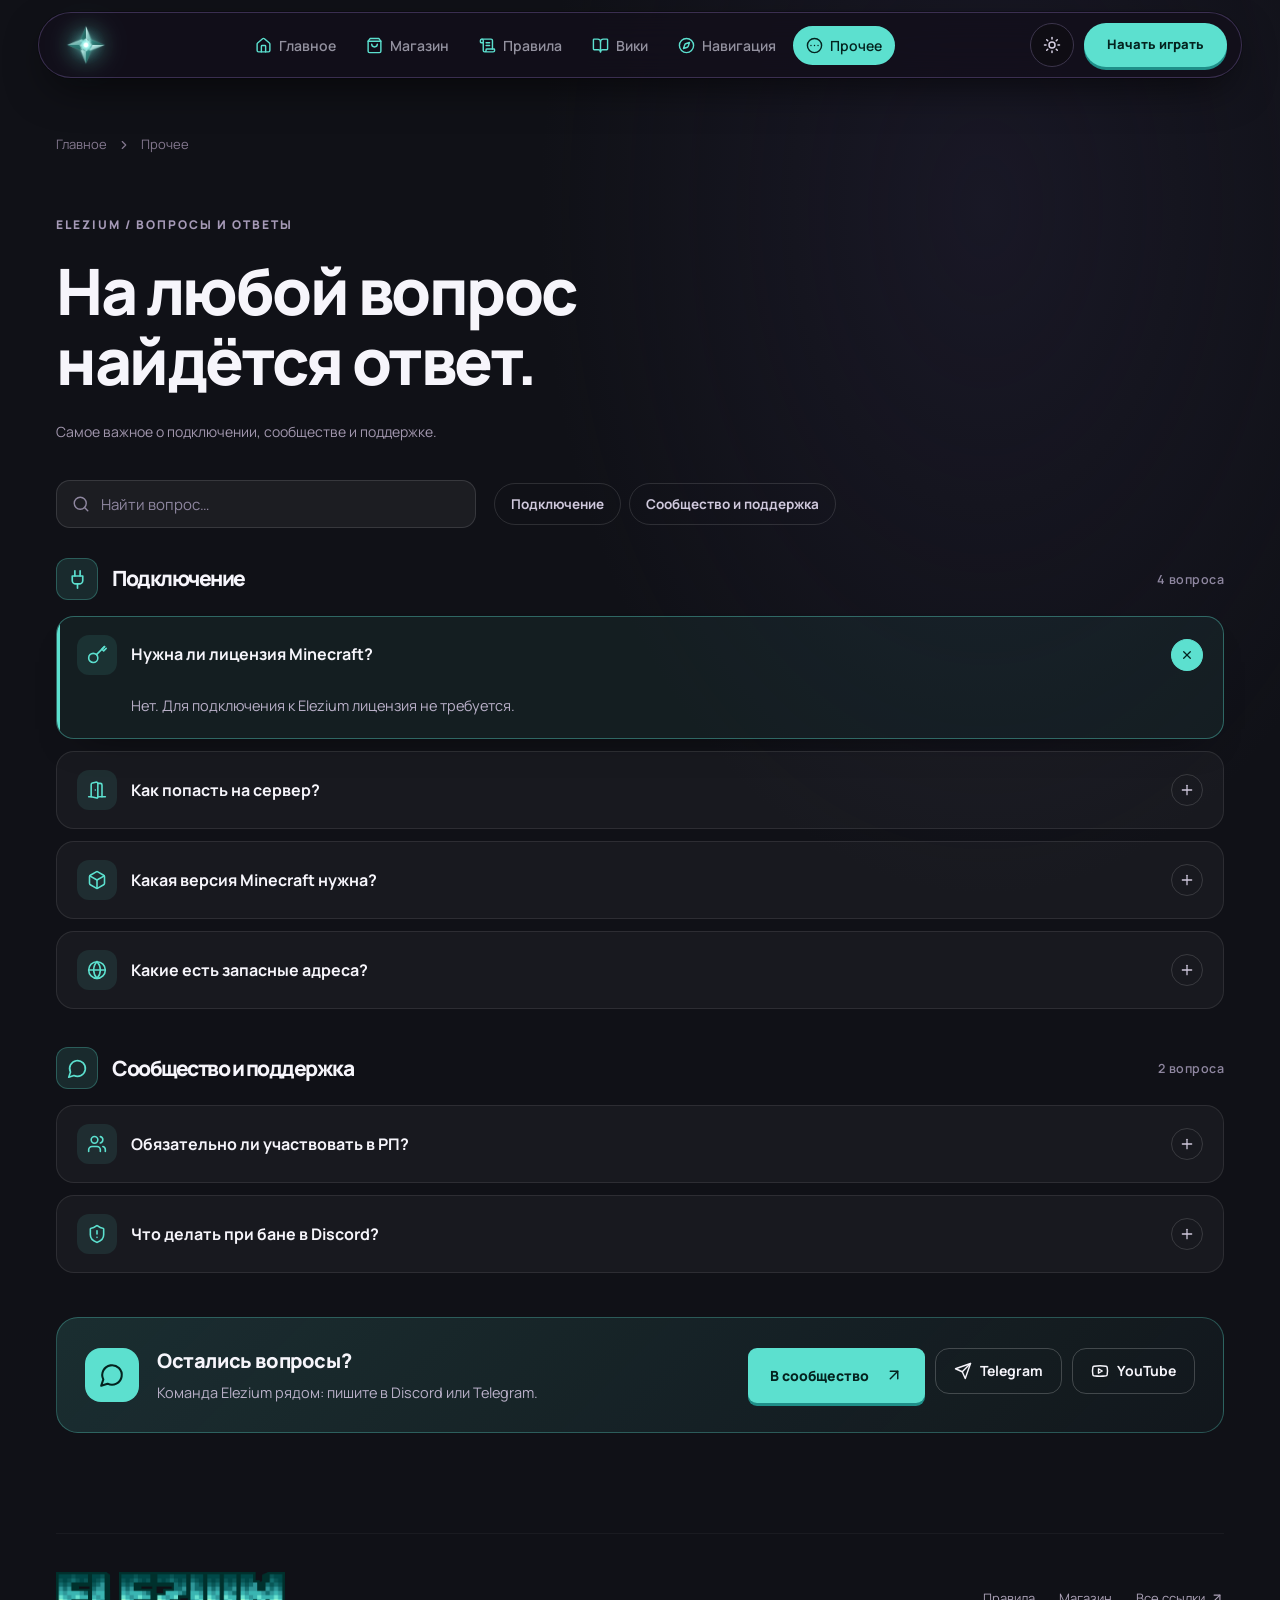
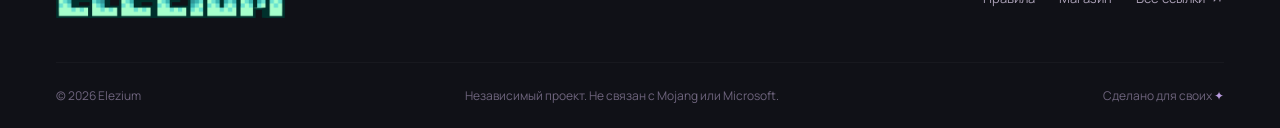
==== commit 664f1291: "Add files via upload" ====
--- a/more.html
+++ b/more.html
@@ -3,34 +3,33 @@
 <head>
 <meta charset="utf-8">
 <meta name="viewport" content="width=device-width, initial-scale=1">
-<title>Вопросы и поддержка — Elizium</title>
-<meta name="description" content="Ванильный Minecraft-сервер Elizium: необязательный РП, города и сообщество. Начни свою историю на vanillatech.site.">
+<title>Вопросы и поддержка — Elezium</title>
+<meta name="description" content="Ванильный Minecraft-сервер Elezium: необязательный РП, города и сообщество. Начни свою историю на vanillatech.site.">
 <meta property="og:type" content="website">
-<meta property="og:site_name" content="ELIZIUM">
-<meta property="og:title" content="Вопросы и поддержка — Elizium">
-<meta property="og:description" content="Ванильный Minecraft-сервер Elizium: необязательный РП, города и сообщество. Начни свою историю на vanillatech.site.">
+<meta property="og:site_name" content="ELEZIUM">
+<meta property="og:title" content="Вопросы и поддержка — Elezium">
+<meta property="og:description" content="Ванильный Minecraft-сервер Elezium: необязательный РП, города и сообщество. Начни свою историю на vanillatech.site.">
 <meta property="og:url" content="https://ibronchikss.github.io/more.html">
 <meta property="og:image" content="https://ibronchikss.github.io/assets/images/og-image.png">
 <meta property="og:image:secure_url" content="https://ibronchikss.github.io/assets/images/og-image.png">
 <meta property="og:image:type" content="image/png">
 <meta property="og:image:width" content="1200">
 <meta property="og:image:height" content="630">
-<meta property="og:image:alt" content="Логотип Elizium — кристальная звезда">
+<meta property="og:image:alt" content="Логотип Elezium — кристальная звезда">
 <meta property="og:locale" content="ru_RU">
 <meta name="twitter:card" content="summary_large_image">
-<meta name="twitter:title" content="Вопросы и поддержка — Elizium">
-<meta name="twitter:description" content="Ванильный Minecraft-сервер Elizium: необязательный РП, города и сообщество. Начни свою историю на vanillatech.site.">
+<meta name="twitter:title" content="Вопросы и поддержка — Elezium">
+<meta name="twitter:description" content="Ванильный Minecraft-сервер Elezium: необязательный РП, города и сообщество. Начни свою историю на vanillatech.site.">
 <meta name="twitter:image" content="https://ibronchikss.github.io/assets/images/og-image.png">
 <meta name="theme-color" content="#101117">
-<link rel="icon" type="image/png" href="assets/images/elizium-logo.png">
+<link rel="icon" type="image/png" href="assets/images/elezium-logo.png">
 <script>try{var t=localStorage.getItem("astrum-theme");document.documentElement.setAttribute("data-theme",t==="light"?"light":"dark")}catch(e){document.documentElement.setAttribute("data-theme","dark")}</script>
 <link rel="stylesheet" href="assets/css/style.css">
 <link rel="stylesheet" href="assets/css/extra.css">
 <link rel="stylesheet" href="assets/css/light.css">
 </head>
 <body class="antialiased">
-<div class="astrum-site"><header class="site-header"><a class="brand brand-logo" href="index.html" aria-label="Elizium — на главную"><img src="assets/images/elizium-wordmark.png" alt="Elizium" width="1024" height="225"></a><nav class="main-nav" aria-label="Главная навигация"><a class="" href="index.html"><svg class="nav-icon" xmlns="http://www.w3.org/2000/svg" width="20" height="20" viewBox="0 0 24 24" fill="none" stroke="currentColor" stroke-width="2" stroke-linecap="round" stroke-linejoin="round" aria-hidden="true"><path d="M15 21v-8a1 1 0 0 0-1-1h-4a1 1 0 0 0-1 1v8"></path><path d="M3 10a2 2 0 0 1 .709-1.528l7-5.999a2 2 0 0 1 2.582 0l7 5.999A2 2 0 0 1 21 10v9a2 2 0 0 1-2 2H5a2 2 0 0 1-2-2z"></path></svg><span>Главное</span></a><a class="" href="shop.html"><svg class="nav-icon" xmlns="http://www.w3.org/2000/svg" width="20" height="20" viewBox="0 0 24 24" fill="none" stroke="currentColor" stroke-width="2" stroke-linecap="round" stroke-linejoin="round" aria-hidden="true"><path d="M6 2 3 6v14a2 2 0 0 0 2 2h14a2 2 0 0 0 2-2V6l-3-4Z"></path><path d="M3 6h18"></path><path d="M16 10a4 4 0 0 1-8 0"></path></svg><span>Магазин</span></a><a class="" href="rules.html"><svg class="nav-icon" xmlns="http://www.w3.org/2000/svg" width="20" height="20" viewBox="0 0 24 24" fill="none" stroke="currentColor" stroke-width="2" stroke-linecap="round" stroke-linejoin="round" aria-hidden="true"><path d="M15 12h-5"></path><path d="M15 8h-5"></path><path d="M19 17V5a2 2 0 0 0-2-2H4"></path><path d="M8 21h12a2 2 0 0 0 2-2v-1a1 1 0 0 0-1-1H11a1 1 0 0 0-1 1v1a2 2 0 1 1-4 0V5a2 2 0 1 0-4 0v2a1 1 0 0 0 1 1h3"></path></svg><span>Правила</span></a><a class="" href="wiki.html"><svg class="nav-icon" xmlns="http://www.w3.org/2000/svg" width="20" height="20" viewBox="0 0 24 24" fill="none" stroke="currentColor" stroke-width="2" stroke-linecap="round" stroke-linejoin="round" aria-hidden="true"><path d="M12 7v14"></path><path d="M3 18a1 1 0 0 1-1-1V4a1 1 0 0 1 1-1h5a4 4 0 0 1 4 4 4 4 0 0 1 4-4h5a1 1 0 0 1 1 1v13a1 1 0 0 1-1 1h-6a3 3 0 0 0-3 3 3 3 0 0 0-3-3z"></path></svg><span>Вики</span></a><a class="" href="navigation.html"><svg class="nav-icon" xmlns="http://www.w3.org/2000/svg" width="20" height="20" viewBox="0 0 24 24" fill="none" stroke="currentColor" stroke-width="2" stroke-linecap="round" stroke-linejoin="round" aria-hidden="true"><circle cx="12" cy="12" r="10"></circle><path d="m16.24 7.76-1.804 5.411a2 2 0 0 1-1.265 1.265L7.76 16.24l1.804-5.411a2 2 0 0 1 1.265-1.265z"></path></svg><span>Навигация</span></a><a class="active" aria-current="page" href="more.html"><svg class="nav-icon" xmlns="http://www.w3.org/2000/svg" width="20" height="20" viewBox="0 0 24 24" fill="none" stroke="currentColor" stroke-width="2" stroke-linecap="round" stroke-linejoin="round" aria-hidden="true"><circle cx="12" cy="12" r="10"></circle><path d="M17 12h.01"></path><path d="M12 12h.01"></path><path d="M7 12h.01"></path></svg><span>Прочее</span></a></nav><div class="header-tools"><button class="theme-toggle" type="button" aria-label="Сменить тему: светлая или тёмная" title="Сменить тему"><svg class="icon-sun" xmlns="http://www.w3.org/2000/svg" width="18" height="18" viewBox="0 0 24 24" fill="none" stroke="currentColor" stroke-width="2" stroke-linecap="round" stroke-linejoin="round" aria-hidden="true"><circle cx="12" cy="12" r="4"></circle><path d="M12 2v2"></path><path d="M12 20v2"></path><path d="m4.93 4.93 1.41 1.41"></path><path d="m17.66 17.66 1.41 1.41"></path><path d="M2 12h2"></path><path d="M20 12h2"></path><path d="m6.34 17.66-1.41 1.41"></path><path d="m19.07 4.93-1.41 1.41"></path></svg><svg class="icon-moon" xmlns="http://www.w3.org/2000/svg" width="18" height="18" viewBox="0 0 24 24" fill="none" stroke="currentColor" stroke-width="2" stroke-linecap="round" stroke-linejoin="round" aria-hidden="true"><path d="M12 3a6 6 0 0 0 9 9 9 9 0 1 1-9-9Z"></path></svg></button><a href="https://discord.gg/e6pXG4M3T2" target="_blank" rel="noopener noreferrer" class="header-cta"><span>Начать играть</span></a></div><button class="menu-toggle" aria-label="Открыть меню"><svg xmlns="http://www.w3.org/2000/svg" width="24" height="24" viewBox="0 0 24 24" fill="none" stroke="currentColor" stroke-width="2" stroke-linecap="round" stroke-linejoin="round" class="lucide lucide-menu" aria-hidden="true"><path d="M4 5h16"></path><path d="M4 12h16"></path><path d="M4 19h16"></path></svg></button></header><main><section class="wrap inner-page"><div class="breadcrumbs"><a href="index.html">Главное</a><svg xmlns="http://www.w3.org/2000/svg" width="14" height="14" viewBox="0 0 24 24" fill="none" stroke="currentColor" stroke-width="2" stroke-linecap="round" stroke-linejoin="round" class="lucide lucide-chevron-right" aria-hidden="true"><path d="m9 18 6-6-6-6"></path></svg><span>Прочее</span></div><span class="eyebrow">ELIZIUM / ВСЁ, ЧТО НУЖНО ЗНАТЬ</span><h1>На любой вопрос
-найдётся ответ.</h1><p class="page-intro">Самое важное о подключении, сообществе и поддержке.</p><div class="faq"><details open=""><summary>Нужна ли лицензия Minecraft?<svg xmlns="http://www.w3.org/2000/svg" width="20" height="20" viewBox="0 0 24 24" fill="none" stroke="currentColor" stroke-width="2" stroke-linecap="round" stroke-linejoin="round" class="lucide lucide-plus" aria-hidden="true"><path d="M5 12h14"></path><path d="M12 5v14"></path></svg></summary><p>Нет. Для подключения к Elizium лицензия не требуется.</p></details><details><summary>Как попасть на сервер?<svg xmlns="http://www.w3.org/2000/svg" width="20" height="20" viewBox="0 0 24 24" fill="none" stroke="currentColor" stroke-width="2" stroke-linecap="round" stroke-linejoin="round" class="lucide lucide-plus" aria-hidden="true"><path d="M5 12h14"></path><path d="M12 5v14"></path></svg></summary><p>Начните с небольшой заявки в Discord. Если заявку отклонили, есть альтернативный вариант — проходка за 149.00 ₽. На этой версии сайта оплата не подключена.</p></details><details><summary>Какая версия Minecraft нужна?<svg xmlns="http://www.w3.org/2000/svg" width="20" height="20" viewBox="0 0 24 24" fill="none" stroke="currentColor" stroke-width="2" stroke-linecap="round" stroke-linejoin="round" class="lucide lucide-plus" aria-hidden="true"><path d="M5 12h14"></path><path d="M12 5v14"></path></svg></summary><p>По информации сервера поддерживаются версии 1.21.11–26.2. Рекомендуемая версия — 26.2.</p></details><details><summary>Обязательно ли участвовать в РП?<svg xmlns="http://www.w3.org/2000/svg" width="20" height="20" viewBox="0 0 24 24" fill="none" stroke="currentColor" stroke-width="2" stroke-linecap="round" stroke-linejoin="round" class="lucide lucide-plus" aria-hidden="true"><path d="M5 12h14"></path><path d="M12 5v14"></path></svg></summary><p>Нет. Elizium — полу-РП проект: города, министры и другие структуры существуют, но участие в РП добровольное.</p></details><details><summary>Какие есть запасные адреса?<svg xmlns="http://www.w3.org/2000/svg" width="20" height="20" viewBox="0 0 24 24" fill="none" stroke="currentColor" stroke-width="2" stroke-linecap="round" stroke-linejoin="round" class="lucide lucide-plus" aria-hidden="true"><path d="M5 12h14"></path><path d="M12 5v14"></path></svg></summary><p>mc.vanillatech.site, game.vanillatech.site и play.vanillatech.site. Основной адрес: vanillatech.site.</p></details><details><summary>Что делать при бане в Discord?<svg xmlns="http://www.w3.org/2000/svg" width="20" height="20" viewBox="0 0 24 24" fill="none" stroke="currentColor" stroke-width="2" stroke-linecap="round" stroke-linejoin="round" class="lucide lucide-plus" aria-hidden="true"><path d="M5 12h14"></path><path d="M12 5v14"></path></svg></summary><p>Напишите в личные сообщения Discord пользователю @izumosaku. Покупка разбана не гарантирует снятие блокировки.</p></details></div><div class="support-banner"><svg xmlns="http://www.w3.org/2000/svg" width="38" height="38" viewBox="0 0 24 24" fill="none" stroke="currentColor" stroke-width="2" stroke-linecap="round" stroke-linejoin="round" class="lucide lucide-message-circle" aria-hidden="true"><path d="M2.992 16.342a2 2 0 0 1 .094 1.167l-1.065 3.29a1 1 0 0 0 1.236 1.168l3.413-.998a2 2 0 0 1 1.099.092 10 10 0 1 0-4.777-4.719"></path></svg><div><h3>Остались вопросы?</h3><p>Команда Elizium рядом — обращайтесь в Discord.</p></div><a href="https://discord.gg/e6pXG4M3T2" target="_blank" rel="noopener noreferrer" class="button primary">В сообщество <svg xmlns="http://www.w3.org/2000/svg" width="18" height="18" viewBox="0 0 24 24" fill="none" stroke="currentColor" stroke-width="2" stroke-linecap="round" stroke-linejoin="round" class="lucide lucide-arrow-up-right" aria-hidden="true"><path d="M7 7h10v10"></path><path d="M7 17 17 7"></path></svg></a></div></section></main><footer class="site-footer wrap"><div class="footer-top"><div class="footer-brand"><a class="brand brand-logo footer-logo" href="index.html" aria-label="Elizium — на главную"><img src="assets/images/elizium-wordmark.png" alt="Elizium" width="1024" height="225" loading="lazy"></a></div><div class="footer-links"><a href="rules.html">Правила</a><a href="shop.html">Магазин</a><a href="navigation.html">Все ссылки <svg xmlns="http://www.w3.org/2000/svg" width="14" height="14" viewBox="0 0 24 24" fill="none" stroke="currentColor" stroke-width="2" stroke-linecap="round" stroke-linejoin="round" class="lucide lucide-arrow-up-right" aria-hidden="true"><path d="M7 7h10v10"></path><path d="M7 17 17 7"></path></svg></a></div></div><div class="footer-bottom"><span>© 2026 Elizium</span><span>Независимый проект. Не связан с Mojang или Microsoft.</span><span>Сделано для своих <span class="accent">✦</span></span></div></footer></div>
+<div class="astrum-site"><header class="site-header"><a class="brand brand-logo brand-icon" href="index.html" aria-label="Elezium — на главную"><img src="assets/images/elezium-icon.png" alt="Elezium" width="192" height="192"></a><nav class="main-nav" aria-label="Главная навигация"><a class="" href="index.html"><svg class="nav-icon" xmlns="http://www.w3.org/2000/svg" width="20" height="20" viewBox="0 0 24 24" fill="none" stroke="currentColor" stroke-width="2" stroke-linecap="round" stroke-linejoin="round" aria-hidden="true"><path d="M15 21v-8a1 1 0 0 0-1-1h-4a1 1 0 0 0-1 1v8"></path><path d="M3 10a2 2 0 0 1 .709-1.528l7-5.999a2 2 0 0 1 2.582 0l7 5.999A2 2 0 0 1 21 10v9a2 2 0 0 1-2 2H5a2 2 0 0 1-2-2z"></path></svg><span>Главное</span></a><a class="" href="shop.html"><svg class="nav-icon" xmlns="http://www.w3.org/2000/svg" width="20" height="20" viewBox="0 0 24 24" fill="none" stroke="currentColor" stroke-width="2" stroke-linecap="round" stroke-linejoin="round" aria-hidden="true"><path d="M6 2 3 6v14a2 2 0 0 0 2 2h14a2 2 0 0 0 2-2V6l-3-4Z"></path><path d="M3 6h18"></path><path d="M16 10a4 4 0 0 1-8 0"></path></svg><span>Магазин</span></a><a class="" href="rules.html"><svg class="nav-icon" xmlns="http://www.w3.org/2000/svg" width="20" height="20" viewBox="0 0 24 24" fill="none" stroke="currentColor" stroke-width="2" stroke-linecap="round" stroke-linejoin="round" aria-hidden="true"><path d="M15 12h-5"></path><path d="M15 8h-5"></path><path d="M19 17V5a2 2 0 0 0-2-2H4"></path><path d="M8 21h12a2 2 0 0 0 2-2v-1a1 1 0 0 0-1-1H11a1 1 0 0 0-1 1v1a2 2 0 1 1-4 0V5a2 2 0 1 0-4 0v2a1 1 0 0 0 1 1h3"></path></svg><span>Правила</span></a><a class="" href="wiki.html"><svg class="nav-icon" xmlns="http://www.w3.org/2000/svg" width="20" height="20" viewBox="0 0 24 24" fill="none" stroke="currentColor" stroke-width="2" stroke-linecap="round" stroke-linejoin="round" aria-hidden="true"><path d="M12 7v14"></path><path d="M3 18a1 1 0 0 1-1-1V4a1 1 0 0 1 1-1h5a4 4 0 0 1 4 4 4 4 0 0 1 4-4h5a1 1 0 0 1 1 1v13a1 1 0 0 1-1 1h-6a3 3 0 0 0-3 3 3 3 0 0 0-3-3z"></path></svg><span>Вики</span></a><a class="" href="navigation.html"><svg class="nav-icon" xmlns="http://www.w3.org/2000/svg" width="20" height="20" viewBox="0 0 24 24" fill="none" stroke="currentColor" stroke-width="2" stroke-linecap="round" stroke-linejoin="round" aria-hidden="true"><circle cx="12" cy="12" r="10"></circle><path d="m16.24 7.76-1.804 5.411a2 2 0 0 1-1.265 1.265L7.76 16.24l1.804-5.411a2 2 0 0 1 1.265-1.265z"></path></svg><span>Навигация</span></a><a class="active" aria-current="page" href="more.html"><svg class="nav-icon" xmlns="http://www.w3.org/2000/svg" width="20" height="20" viewBox="0 0 24 24" fill="none" stroke="currentColor" stroke-width="2" stroke-linecap="round" stroke-linejoin="round" aria-hidden="true"><circle cx="12" cy="12" r="10"></circle><path d="M17 12h.01"></path><path d="M12 12h.01"></path><path d="M7 12h.01"></path></svg><span>Прочее</span></a></nav><div class="header-tools"><button class="theme-toggle" type="button" aria-label="Сменить тему: светлая или тёмная" title="Сменить тему"><svg class="icon-sun" xmlns="http://www.w3.org/2000/svg" width="18" height="18" viewBox="0 0 24 24" fill="none" stroke="currentColor" stroke-width="2" stroke-linecap="round" stroke-linejoin="round" aria-hidden="true"><circle cx="12" cy="12" r="4"></circle><path d="M12 2v2"></path><path d="M12 20v2"></path><path d="m4.93 4.93 1.41 1.41"></path><path d="m17.66 17.66 1.41 1.41"></path><path d="M2 12h2"></path><path d="M20 12h2"></path><path d="m6.34 17.66-1.41 1.41"></path><path d="m19.07 4.93-1.41 1.41"></path></svg><svg class="icon-moon" xmlns="http://www.w3.org/2000/svg" width="18" height="18" viewBox="0 0 24 24" fill="none" stroke="currentColor" stroke-width="2" stroke-linecap="round" stroke-linejoin="round" aria-hidden="true"><path d="M12 3a6 6 0 0 0 9 9 9 9 0 1 1-9-9Z"></path></svg></button><a href="https://discord.gg/e6pXG4M3T2" target="_blank" rel="noopener noreferrer" class="header-cta"><span>Начать играть</span></a></div><button class="menu-toggle" aria-label="Открыть меню"><svg xmlns="http://www.w3.org/2000/svg" width="24" height="24" viewBox="0 0 24 24" fill="none" stroke="currentColor" stroke-width="2" stroke-linecap="round" stroke-linejoin="round" class="lucide lucide-menu" aria-hidden="true"><path d="M4 5h16"></path><path d="M4 12h16"></path><path d="M4 19h16"></path></svg></button></header><main><section class="wrap inner-page qa-page"><div class="breadcrumbs"><a href="index.html">Главное</a><svg xmlns="http://www.w3.org/2000/svg" width="14" height="14" viewBox="0 0 24 24" fill="none" stroke="currentColor" stroke-width="2" stroke-linecap="round" stroke-linejoin="round" class="lucide lucide-chevron-right" aria-hidden="true"><path d="m9 18 6-6-6-6"></path></svg><span>Прочее</span></div><span class="eyebrow">ELEZIUM / ВОПРОСЫ И ОТВЕТЫ</span><h1>На любой вопрос<br>найдётся ответ.</h1><p class="page-intro">Самое важное о подключении, сообществе и поддержке.</p><div class="qa-tools"><label class="qa-search"><svg xmlns="http://www.w3.org/2000/svg" viewBox="0 0 24 24" fill="none" stroke="currentColor" stroke-width="1.9" stroke-linecap="round" stroke-linejoin="round" aria-hidden="true"><circle cx="11" cy="11" r="8"/><path d="m21 21-4.3-4.3"/></svg><input type="search" id="qa-search" placeholder="Найти вопрос…" autocomplete="off" aria-label="Поиск по вопросам"></label><nav class="qa-tabs" aria-label="Разделы"><a href="#qa-join">Подключение</a><a href="#qa-community">Сообщество и поддержка</a></nav></div><div class="qa-groups"><section class="qa-group" id="qa-join"><h2 class="qa-group-title"><span class="qa-gicon"><svg xmlns="http://www.w3.org/2000/svg" viewBox="0 0 24 24" fill="none" stroke="currentColor" stroke-width="1.9" stroke-linecap="round" stroke-linejoin="round" aria-hidden="true"><path d="M12 22v-5"/><path d="M9 8V2"/><path d="M15 8V2"/><path d="M18 8v5a4 4 0 0 1-4 4h-4a4 4 0 0 1-4-4V8Z"/></svg></span><span>Подключение</span><small>4 вопроса</small></h2><div class="qa-list"><details class="qa-item" open><summary><span class="qa-ico"><svg xmlns="http://www.w3.org/2000/svg" viewBox="0 0 24 24" fill="none" stroke="currentColor" stroke-width="1.9" stroke-linecap="round" stroke-linejoin="round" aria-hidden="true"><path d="m21 2-9.6 9.6"/><circle cx="7.5" cy="15.5" r="5.5"/><path d="m21 2-3 3 2 2 3-3"/></svg></span><span class="qa-q">Нужна ли лицензия Minecraft?</span><span class="qa-plus"><svg xmlns="http://www.w3.org/2000/svg" viewBox="0 0 24 24" fill="none" stroke="currentColor" stroke-width="1.9" stroke-linecap="round" stroke-linejoin="round" aria-hidden="true"><path d="M5 12h14"/><path d="M12 5v14"/></svg></span></summary><div class="qa-a"><p>Нет. Для подключения к Elezium лицензия не требуется.</p></div></details><details class="qa-item"><summary><span class="qa-ico"><svg xmlns="http://www.w3.org/2000/svg" viewBox="0 0 24 24" fill="none" stroke="currentColor" stroke-width="1.9" stroke-linecap="round" stroke-linejoin="round" aria-hidden="true"><path d="M13 4h3a2 2 0 0 1 2 2v14"/><path d="M2 20h3"/><path d="M13 20h9"/><path d="M10 12v.01"/><path d="M13 4.562v16.157a1 1 0 0 1-1.242.97L5 20V5.562a2 2 0 0 1 1.515-1.94l4-1A2 2 0 0 1 13 4.561Z"/></svg></span><span class="qa-q">Как попасть на сервер?</span><span class="qa-plus"><svg xmlns="http://www.w3.org/2000/svg" viewBox="0 0 24 24" fill="none" stroke="currentColor" stroke-width="1.9" stroke-linecap="round" stroke-linejoin="round" aria-hidden="true"><path d="M5 12h14"/><path d="M12 5v14"/></svg></span></summary><div class="qa-a"><p>Начните с небольшой заявки в Discord. Если заявку отклонили, есть альтернативный вариант: проходка за 149.00 ₽ в разделе «Магазин».</p></div></details><details class="qa-item"><summary><span class="qa-ico"><svg xmlns="http://www.w3.org/2000/svg" viewBox="0 0 24 24" fill="none" stroke="currentColor" stroke-width="1.9" stroke-linecap="round" stroke-linejoin="round" aria-hidden="true"><path d="M21 8a2 2 0 0 0-1-1.73l-7-4a2 2 0 0 0-2 0l-7 4A2 2 0 0 0 3 8v8a2 2 0 0 0 1 1.73l7 4a2 2 0 0 0 2 0l7-4A2 2 0 0 0 21 16Z"/><path d="m3.3 7 8.7 5 8.7-5"/><path d="M12 22V12"/></svg></span><span class="qa-q">Какая версия Minecraft нужна?</span><span class="qa-plus"><svg xmlns="http://www.w3.org/2000/svg" viewBox="0 0 24 24" fill="none" stroke="currentColor" stroke-width="1.9" stroke-linecap="round" stroke-linejoin="round" aria-hidden="true"><path d="M5 12h14"/><path d="M12 5v14"/></svg></span></summary><div class="qa-a"><p>Сервер поддерживает версии <strong>1.21.11–26.2</strong>. Рекомендуемая версия — <strong>26.2</strong>.</p></div></details><details class="qa-item"><summary><span class="qa-ico"><svg xmlns="http://www.w3.org/2000/svg" viewBox="0 0 24 24" fill="none" stroke="currentColor" stroke-width="1.9" stroke-linecap="round" stroke-linejoin="round" aria-hidden="true"><circle cx="12" cy="12" r="10"/><path d="M12 2a14.5 14.5 0 0 0 0 20 14.5 14.5 0 0 0 0-20"/><path d="M2 12h20"/></svg></span><span class="qa-q">Какие есть запасные адреса?</span><span class="qa-plus"><svg xmlns="http://www.w3.org/2000/svg" viewBox="0 0 24 24" fill="none" stroke="currentColor" stroke-width="1.9" stroke-linecap="round" stroke-linejoin="round" aria-hidden="true"><path d="M5 12h14"/><path d="M12 5v14"/></svg></span></summary><div class="qa-a"><p>Основной адрес — <strong>vanillatech.site</strong>. Если он не открывается, попробуйте один из запасных:</p><div class="qa-addrs"><code class="qa-addr">vanillatech.site</code><code class="qa-addr">mc.vanillatech.site</code><code class="qa-addr">game.vanillatech.site</code><code class="qa-addr">play.vanillatech.site</code></div></div></details></div></section><section class="qa-group" id="qa-community"><h2 class="qa-group-title"><span class="qa-gicon"><svg xmlns="http://www.w3.org/2000/svg" viewBox="0 0 24 24" fill="none" stroke="currentColor" stroke-width="1.9" stroke-linecap="round" stroke-linejoin="round" aria-hidden="true"><path d="M7.9 20A9 9 0 1 0 4 16.1L2 22Z"/></svg></span><span>Сообщество и поддержка</span><small>2 вопроса</small></h2><div class="qa-list"><details class="qa-item"><summary><span class="qa-ico"><svg xmlns="http://www.w3.org/2000/svg" viewBox="0 0 24 24" fill="none" stroke="currentColor" stroke-width="1.9" stroke-linecap="round" stroke-linejoin="round" aria-hidden="true"><path d="M16 21v-2a4 4 0 0 0-4-4H6a4 4 0 0 0-4 4v2"/><circle cx="9" cy="7" r="4"/><path d="M22 21v-2a4 4 0 0 0-3-3.87"/><path d="M16 3.13a4 4 0 0 1 0 7.75"/></svg></span><span class="qa-q">Обязательно ли участвовать в РП?</span><span class="qa-plus"><svg xmlns="http://www.w3.org/2000/svg" viewBox="0 0 24 24" fill="none" stroke="currentColor" stroke-width="1.9" stroke-linecap="round" stroke-linejoin="round" aria-hidden="true"><path d="M5 12h14"/><path d="M12 5v14"/></svg></span></summary><div class="qa-a"><p>Нет. Elezium — полу-РП проект: города, министры и другие структуры существуют, но участие в РП добровольное.</p></div></details><details class="qa-item"><summary><span class="qa-ico"><svg xmlns="http://www.w3.org/2000/svg" viewBox="0 0 24 24" fill="none" stroke="currentColor" stroke-width="1.9" stroke-linecap="round" stroke-linejoin="round" aria-hidden="true"><path d="M20 13c0 5-3.5 7.5-7.66 8.95a1 1 0 0 1-.67-.01C7.5 20.5 4 18 4 13V6a1 1 0 0 1 1-1c2 0 4.5-1.2 6.24-2.72a1.17 1.17 0 0 1 1.52 0C14.51 3.81 17 5 19 5a1 1 0 0 1 1 1z"/><path d="M12 8v4"/><path d="M12 16h.01"/></svg></span><span class="qa-q">Что делать при бане в Discord?</span><span class="qa-plus"><svg xmlns="http://www.w3.org/2000/svg" viewBox="0 0 24 24" fill="none" stroke="currentColor" stroke-width="1.9" stroke-linecap="round" stroke-linejoin="round" aria-hidden="true"><path d="M5 12h14"/><path d="M12 5v14"/></svg></span></summary><div class="qa-a"><p>Напишите в личные сообщения Discord пользователю <strong>@izumosaku</strong>. Покупка разбана не гарантирует снятие блокировки.</p></div></details></div></section><p class="qa-empty" id="qa-empty" hidden>Ничего не нашли. Спросите в Discord, там быстро ответят.</p></div><div class="qa-support"><div class="qa-support-text"><span class="qa-support-ico"><svg xmlns="http://www.w3.org/2000/svg" viewBox="0 0 24 24" fill="none" stroke="currentColor" stroke-width="1.9" stroke-linecap="round" stroke-linejoin="round" aria-hidden="true"><path d="M7.9 20A9 9 0 1 0 4 16.1L2 22Z"/></svg></span><div><h3>Остались вопросы?</h3><p>Команда Elezium рядом: пишите в Discord или Telegram.</p></div></div><div class="qa-support-actions"><a href="https://discord.gg/e6pXG4M3T2" target="_blank" rel="noopener noreferrer" class="button primary"><span>В сообщество</span><svg xmlns="http://www.w3.org/2000/svg" viewBox="0 0 24 24" fill="none" stroke="currentColor" stroke-width="1.9" stroke-linecap="round" stroke-linejoin="round" aria-hidden="true"><path d="M7 7h10v10"/><path d="M7 17 17 7"/></svg></a><a href="https://t.me/elezium_vanilla" target="_blank" rel="noopener noreferrer" class="qa-chip"><svg xmlns="http://www.w3.org/2000/svg" viewBox="0 0 24 24" fill="none" stroke="currentColor" stroke-width="1.9" stroke-linecap="round" stroke-linejoin="round" aria-hidden="true"><path d="m22 2-7 20-4-9-9-4Z"/><path d="M22 2 11 13"/></svg><span>Telegram</span></a><a href="https://youtube.com/@ibronci?si=vXo2a5nCGQvkY5sm" target="_blank" rel="noopener noreferrer" class="qa-chip"><svg xmlns="http://www.w3.org/2000/svg" viewBox="0 0 24 24" fill="none" stroke="currentColor" stroke-width="1.9" stroke-linecap="round" stroke-linejoin="round" aria-hidden="true"><path d="M2.5 17a24.12 24.12 0 0 1 0-10 2 2 0 0 1 1.4-1.4 49.56 49.56 0 0 1 16.2 0A2 2 0 0 1 21.5 7a24.12 24.12 0 0 1 0 10 2 2 0 0 1-1.4 1.4 49.55 49.55 0 0 1-16.2 0A2 2 0 0 1 2.5 17"/><path d="m10 15 5-3-5-3z"/></svg><span>YouTube</span></a></div></div></section></main><footer class="site-footer wrap"><div class="footer-top"><div class="footer-brand"><a class="brand brand-logo footer-logo" href="index.html" aria-label="Elezium — на главную"><img src="assets/images/elezium-wordmark.png" alt="Elezium" width="1118" height="225" loading="lazy"></a></div><div class="footer-links"><a href="rules.html">Правила</a><a href="shop.html">Магазин</a><a href="navigation.html">Все ссылки <svg xmlns="http://www.w3.org/2000/svg" width="14" height="14" viewBox="0 0 24 24" fill="none" stroke="currentColor" stroke-width="2" stroke-linecap="round" stroke-linejoin="round" class="lucide lucide-arrow-up-right" aria-hidden="true"><path d="M7 7h10v10"></path><path d="M7 17 17 7"></path></svg></a></div></div><div class="footer-bottom"><span>© 2026 Elezium</span><span>Независимый проект. Не связан с Mojang или Microsoft.</span><span>Сделано для своих <span class="accent">✦</span></span></div></footer></div>
 <script src="assets/js/main.js" defer></script>
 </body>
 </html>
--- a/assets/css/extra.css
+++ b/assets/css/extra.css
@@ -1,11 +1,5 @@
-/*
- * ASTRUM — дополнения к оригинальному style.css.
- * Подключается после него на главной и в магазине. Оригинальный CSS не менялся.
- */
-
-/* ===== Главная: фирменный бирюзовый цвет Elizium ===== */
-/* Бирюзовый берётся с логотипа Elizium (assets/images/elizium-wordmark.png): светлые грани ≈ #5ce0cf,
-   тени ≈ #1f8f89. Им покрашены слово ELIZIUM в заголовке и кнопка «Начать играть». */
+
+
 .astrum-home {
   --planet: #5ce0cf;
   --planet-light: #8ef0e2;
@@ -26,13 +20,9 @@
   background: var(--planet-light);
 }
 
-/* ===== Шапка: логотип и «капсула» при прокрутке ===== */
-/* Вверху страницы шапка — на всю ширину. Когда страницу прокручивают (main.js ставит класс
-   is-scrolled), она уменьшается и закругляется в парящую капсулу, как на референсе. */
 .astrum-site .site-header {
   width: auto;
-  /* Боковые и верхняя рамки есть всегда, но прозрачные: иначе при сжатии шапки они стартуют
-     с цвета текста (почти белого) и на долю секунды вспыхивает белая линия. */
+  
   border-top: 1px solid rgba(188, 152, 255, 0);
   border-left: 1px solid rgba(188, 152, 255, 0);
   border-right: 1px solid rgba(188, 152, 255, 0);
@@ -103,7 +93,6 @@
   }
 }
 
-/* Планшет и телефон (до 980px): меню-бургер, как в оригинале на телефоне — иначе «Начать игру» и меню не помещаются */
 @media (max-width: 980px) {
   .site-header {
     gap: 15px;
@@ -176,13 +165,11 @@
   }
 }
 
-/* Логотип в подвале */
 .footer-logo img {
   height: 46px;
   filter: none;
 }
 
-/* ===== Главная: карточки «О сервере» — фиолетовая обводка и подъём при наведении ===== */
 .feature-card {
   transition: transform 0.3s cubic-bezier(0.2, 0.8, 0.2, 1), border-color 0.3s ease, box-shadow 0.3s ease,
     background-color 0.3s ease;
@@ -212,7 +199,6 @@
   }
 }
 
-/* ===== Главная: два скриншота под лентой ===== */
 .gallery {
   display: grid;
   grid-template-columns: 1.65fr 1fr;
@@ -290,11 +276,9 @@
   }
 }
 
-/* ===== Главная: пиксельная галактика вместо карты ===== */
-/* Фон рисует assets/js/galaxy.js на canvas; здесь — тёмное «космическое» основание, сам canvas
-   и затемнение слева, чтобы текст читался. */
 .world-banner.pixel-world {
-  background: radial-gradient(ellipse at 70% 50%, #2b1637 0%, #181220 46%, #0e0d14 100%);
+  background: radial-gradient(ellipse at 70% 50%, #0f3a38 0%, #0c1f20 46%, #0a1112 100%);
+  border-color: rgba(92, 224, 207, 0.22);
 }
 
 .pixel-world .galaxy {
@@ -318,7 +302,7 @@
   .world-banner.pixel-world {
     padding-bottom: 250px;
     align-items: flex-start;
-    background: linear-gradient(#0e0d14, #181220);
+    background: linear-gradient(#0a1112, #0c1f20);
   }
 
   .pixel-world::after {
@@ -326,7 +310,6 @@
   }
 }
 
-/* ===== Магазин: плашка оплаты, вкладки категорий ===== */
 .shop-toolbar a.notice:hover {
   background: #33283f;
   border-color: #8d6fb0;
@@ -359,7 +342,6 @@
   color: #20162e;
 }
 
-/* ===== Магазин: карточки с картинками ===== */
 .product-art.has-image {
   height: auto;
   aspect-ratio: 1 / 1;
@@ -379,7 +361,7 @@
 }
 
 .product-card .product-name {
-  min-height: 2.9em; /* выравнивает цены, если название в две строки */
+  min-height: 2.9em; 
 }
 
 .price-note small {
@@ -393,7 +375,6 @@
   margin-top: 0;
 }
 
-/* ===== Магазин: окно товара ===== */
 .modal.is-product {
   max-width: 600px;
 }
@@ -513,7 +494,6 @@
   }
 }
 
-/* ===== Меню: пункты крупнее ===== */
 .main-nav {
   gap: 30px;
   font-size: 16px;
@@ -532,7 +512,6 @@
   }
 }
 
-/* ===== Правила: поиск над «Содержанием», правила — на одной строке с поиском ===== */
 .rules-side {
   display: flex;
   flex-direction: column;
@@ -578,7 +557,6 @@
   }
 }
 
-/* ===== Главная: два скриншота меняются раз в 5 секунд (плавное затухание) ===== */
 .gallery-item img.gallery-img {
   position: absolute;
   inset: 0;
@@ -600,7 +578,6 @@
   }
 }
 
-/* Капсула шапки на средних экранах: шире, чтобы крупное меню помещалось */
 @media (min-width: 1101px) and (max-width: 1300px) {
   .astrum-site .site-header.is-scrolled {
     left: 5%;
@@ -608,7 +585,6 @@
   }
 }
 
-/* ===== Под вопросами: ссылки на соцсети ===== */
 .faq-links {
   margin-top: 56px;
 }
@@ -751,7 +727,6 @@
   .social-card:hover, .social-card:hover .social-icon, .social-card:hover .social-arrow { transform: none; }
 }
 
-/* ===== Правила: карточки разделов, номера пунктов и цветные плашки наказаний ===== */
 .rules-content {
   display: grid;
   gap: 22px;
@@ -762,7 +737,6 @@
   margin: 0;
 }
 
-/* главное и легенда наказаний */
 .rule-highlights {
   display: grid;
   grid-template-columns: repeat(4, 1fr);
@@ -816,7 +790,6 @@
   text-transform: uppercase;
 }
 
-/* карточка раздела */
 .rules-content article.rule-section {
   position: relative;
   margin: 0;
@@ -889,7 +862,6 @@
   line-height: 1.5;
 }
 
-/* пункты */
 .rule-list,
 .rule-info {
   display: grid;
@@ -971,7 +943,6 @@
   background: #b794f6;
 }
 
-/* запрещено / разрешено */
 .rule-split {
   display: grid;
   grid-template-columns: 1fr 1fr;
@@ -1024,7 +995,6 @@
 
 .rule-col.is-good strong { color: #6fe6cb; }
 
-/* плашки наказаний */
 .rule-chips {
   display: flex;
   flex-wrap: wrap;
@@ -1050,7 +1020,6 @@
 .chip-admin { color: #cdb4ff; background: rgba(183, 148, 246, 0.14); border-color: rgba(183, 148, 246, 0.35); }
 .chip-tag { color: #b9b0c8; background: #ffffff0a; border-color: #ffffff1a; }
 
-/* законопроекты */
 .law-cards {
   display: grid;
   grid-template-columns: repeat(3, 1fr);
@@ -1101,7 +1070,6 @@
   transform: translateY(-2px);
 }
 
-/* дополнительная информация */
 .rule-info li {
   display: grid;
   grid-template-columns: 14px 1fr;
@@ -1134,7 +1102,6 @@
   line-height: 1.7;
 }
 
-/* рекомендации */
 .rule-tips {
   display: grid;
   grid-template-columns: repeat(3, 1fr);
@@ -1178,7 +1145,6 @@
   line-height: 1.65;
 }
 
-/* содержание: активный раздел */
 .rules-toc a {
   transition: color 0.2s ease, transform 0.2s ease;
 }
@@ -1212,14 +1178,11 @@
   .rule-highlight:hover, .rule-cta:hover, .rules-toc a.is-active { transform: none; }
 }
 
-/* Обрезка по краям без создания «прокручиваемого» контейнера — иначе не работает прилипание
-   поиска и содержания на странице правил (position: sticky) */
 .astrum-site {
   overflow: hidden;
   overflow: clip;
 }
 
-/* ===== Цвета для новых блоков (светлая тема переопределяет их в light.css) ===== */
 :root {
   --bg: #101117;
   --surface: #1b1922;
@@ -1244,7 +1207,6 @@
   color-scheme: light;
 }
 
-/* ===== Шапка: «Начать игру» и переключатель темы ===== */
 .site-header {
   --hd-btn-bg: #0f0d14;
   --hd-btn-line: #3c354c;
@@ -1276,7 +1238,6 @@
   transition: border-color 0.25s ease, background-color 0.35s ease, color 0.25s ease;
 }
 
-/* блик, пробегающий по кнопке при наведении */
 .header-cta::after {
   content: "";
   position: absolute;
@@ -1298,7 +1259,6 @@
 .header-cta:hover::after {
   left: 130%;
 }
-
 
 .theme-toggle {
   position: relative;
@@ -1325,7 +1285,6 @@
   transition: transform 0.5s cubic-bezier(0.2, 0.8, 0.2, 1), opacity 0.3s ease;
 }
 
-/* показывается значок той темы, на которую переключит нажатие: в тёмной — солнце, в светлой — луна */
 html[data-theme="dark"] .theme-toggle .icon-moon,
 html:not([data-theme]) .theme-toggle .icon-moon {
   opacity: 0;
@@ -1337,7 +1296,6 @@
   transform: rotate(80deg) scale(0.4);
 }
 
-/* плавная смена темы (main.js ставит класс theme-anim на 400 мс) */
 html.theme-anim,
 html.theme-anim *,
 html.theme-anim *::before,
@@ -1428,10 +1386,6 @@
   }
 }
 
-/* ===== Главная: вопросы ===== */
-/* Каждый вопрос — строка с крупным контурным номером слева и ответом справа,
-   без карточек и рамок. */
-/* Оригинальный стиль .faq (страница «Прочее») ограничивает ширину 850px — на главной блок во всю ширину */
 .astrum-home .faq {
   max-width: none;
 }
@@ -1498,7 +1452,6 @@
   line-height: 1.2;
 }
 
-/* Как зайти на сервер — три шага на пунктирной линии */
 .join-steps {
   position: relative;
   display: grid;
@@ -1571,7 +1524,6 @@
   line-height: 1.75;
 }
 
-/* Сколько длится сезон — крупная цифра и «билеты» со всеми сезонами */
 .season-lead {
   display: grid;
   grid-template-columns: auto 1fr;
@@ -1660,7 +1612,6 @@
   background: var(--surface);
 }
 
-/* полоска внизу строки: длина — длительность сезона (самый долгий — на всю ширину) */
 .ledger-row::before {
   content: "";
   position: absolute;
@@ -1737,7 +1688,6 @@
   70%, 100% { box-shadow: 0 0 0 9px rgba(92, 224, 207, 0); }
 }
 
-/* появление (main.js ставит faq-ready, затем faq-in, когда блок виден) */
 .faq-ready .ledger-row::before { transform: scaleX(0); }
 .faq-in .ledger-row::before { transform: scaleX(var(--w, 0)); }
 .faq-in .ledger-row:nth-child(2)::before { transition-delay: 0.22s; }
@@ -1837,14 +1787,12 @@
   }
 }
 
-/* ===== Подвал: без значков соцсетей рядом с логотипом ===== */
 .footer-bottom {
   flex-wrap: wrap;
   align-items: center;
   gap: 10px 28px;
 }
 
-/* ===== Правила: плашки наказаний над правилами — кнопки-фильтры ===== */
 .rule-filter {
   font-family: inherit;
   cursor: pointer;
@@ -1889,8 +1837,6 @@
   .rule-filter:hover { transform: none; }
 }
 
-/* ===== Правила: законопроекты (карточки в стиле Discord) и их содержание ===== */
-/* спрайт с книгой для баннеров не занимает места */
 .bill-sprite {
   position: absolute;
   width: 0;
@@ -1898,7 +1844,6 @@
   overflow: hidden;
 }
 
-/* второй столбик содержания — под основным; цветная точка = цвет полоски карточки */
 .rules-toc-bills a {
   display: flex;
   align-items: center;
@@ -1927,7 +1872,6 @@
   font-size: 11px;
 }
 
-/* боковая колонка прилипает, но не длиннее экрана — иначе нижние ссылки нельзя достать */
 @media (min-width: 761px) {
   .rules-side {
     max-height: calc(100vh - 140px);
@@ -1945,7 +1889,6 @@
   }
 }
 
-/* заголовок блока */
 .bills-head {
   position: relative;
   padding: 28px 30px;
@@ -1998,7 +1941,6 @@
   transform: translateY(-2px);
 }
 
-/* карточка законопроекта */
 .rules-content article.bill {
   margin: 0;
   padding: 0;
@@ -2157,7 +2099,6 @@
   font-size: 13.5px;
 }
 
-/* упоминания, каналы, даты — как в Discord */
 .mention,
 .chan {
   padding: 0 4px;
@@ -2207,7 +2148,6 @@
   text-underline-offset: 3px;
 }
 
-/* баннер документа, как у картинок в Discord */
 .bill-banner {
   position: relative;
   display: grid;
@@ -2254,7 +2194,6 @@
   text-shadow: 0 0 14px rgba(255, 255, 255, 0.4);
 }
 
-/* ссылка «Законопроекты на этой странице» в разделе 10 */
 .rule-cta-ghost {
   margin-left: 10px;
   border: 1px solid rgba(183, 148, 246, 0.5);
@@ -2310,7 +2249,6 @@
   }
 }
 
-/* колонки правил не шире экрана: длинное слово/упоминание переносится, а не растягивает страницу */
 .rules-layout > * {
   min-width: 0;
 }
@@ -2326,7 +2264,6 @@
   overflow-wrap: anywhere;
 }
 
-/* ===== Главная: логотип-планета — своя картинка для каждой темы ===== */
 .hero-visual > img.logo-light {
   display: none;
 }
@@ -2339,7 +2276,6 @@
   display: block;
 }
 
-/* ===== Правила: красивое содержание (основное и «Законопроекты») — без цветов законопроектов ===== */
 .rules-side .rules-toc {
   gap: 3px;
   padding: 18px 12px 12px;
@@ -2391,7 +2327,6 @@
   background: #b794f6;
 }
 
-/* содержание законопроектов: номер в плашке, название, № документа */
 .toc-count {
   min-width: 22px;
   padding: 1px 7px;
@@ -2464,7 +2399,6 @@
   }
 }
 
-/* компактнее: содержание помещается на экране */
 .rules-side .rules-toc a {
   padding: 6px 10px;
 }
@@ -2491,7 +2425,6 @@
   }
 }
 
-/* законопроекты в содержании: цвет полоски у каждого законопроекта */
 .rules-toc-bills a .toc-n {
   background: color-mix(in srgb, var(--bill) 22%, transparent);
   color: var(--bill);
@@ -2526,7 +2459,6 @@
   }
 }
 
-/* законопроекты в содержании: только цветная точка, без цифр */
 .rules-toc-bills .bill-dot {
   flex: none;
   width: 10px;
@@ -2541,18 +2473,12 @@
   box-shadow: 0 0 12px 1px var(--bill);
 }
 
-/* ======================================================================
-   Правки от 5 ноября: фон и текст главной, меню, кнопка, шрифт
-   ====================================================================== */
-
-/* Цвет логотипа-планеты — на всём сайте (раньше был только на главной) */
 .astrum-site {
   --planet: #5ce0cf;
   --planet-light: #8ef0e2;
   --planet-shadow: #1f8f89;
 }
 
-/* ----- Меню: активный пункт обведён «кружочком» цвета логотипа ----- */
 .astrum-site .site-header .main-nav a {
   padding: 9px 20px;
   border: 2px solid transparent;
@@ -2572,7 +2498,6 @@
   border-color: rgba(92, 224, 207, 0.38);
 }
 
-/* старое подчёркивание больше не нужно */
 .astrum-site .site-header .main-nav a.active::after,
 .astrum-site .site-header.is-scrolled .main-nav a.active::after {
   display: none;
@@ -2600,7 +2525,6 @@
   }
 }
 
-/* ----- Кнопка «Начать играть» в шапке — цвета логотипа ----- */
 .astrum-site .site-header .header-cta {
   border-color: transparent;
   background: var(--planet);
@@ -2620,7 +2544,6 @@
   background: linear-gradient(100deg, transparent, rgba(255, 255, 255, 0.45), transparent);
 }
 
-/* ----- Главная: фон без сильного затемнения ----- */
 .astrum-home .photo-hero .hero-background {
   object-position: center 45%;
   filter: none;
@@ -2632,7 +2555,6 @@
     linear-gradient(rgba(16, 17, 23, 0.28) 0%, rgba(16, 17, 23, 0) 22%, rgba(16, 17, 23, 0) 72%, rgba(16, 17, 23, 0.9) 94%, #101117 100%);
 }
 
-/* ----- Главная: заголовок шрифтом из фото 1 (Montserrat Black, плотный кернинг) ----- */
 .astrum-home .hero h1 {
   font-family: "Montserrat", "Inter Display", "Arial Black", sans-serif;
   font-weight: 900;
@@ -2643,7 +2565,6 @@
   text-shadow: 0 6px 34px rgba(0, 0, 0, 0.45);
 }
 
-/* ----- Главная: текст описания крупнее ----- */
 .astrum-home .photo-hero .hero-copy > p {
   max-width: 640px;
   margin-top: 30px;
@@ -2654,8 +2575,6 @@
   text-shadow: 0 2px 16px rgba(0, 0, 0, 0.55);
 }
 
-
-/* ----- Главная: «Без лицензии · Без приватов · Версия» крупнее ----- */
 .astrum-home .photo-hero .hero-facts {
   gap: 14px 30px;
   margin-top: 34px;
@@ -2681,7 +2600,6 @@
     font-size: clamp(52px, 16vw, 84px);
   }
 
-  /* «ASTRUM» и «INFO» уже на разных строках (span — блок), <br> давал лишний пробел */
   .astrum-home .hero h1 br {
     display: none;
   }
@@ -2702,7 +2620,6 @@
   }
 }
 
-/* ----- Главная: скриншоты стоят на месте бывшей бегущей строки — сразу под первым экраном ----- */
 .astrum-home .gallery {
   position: relative;
   z-index: 2;
@@ -2715,10 +2632,6 @@
   }
 }
 
-/* ======================================================================
-   Шапка: всегда закруглённая капсула (без прямоугольной полосы), значки у пунктов,
-   при первом заходе капсула «выезжает» при прокрутке
-   ====================================================================== */
 .astrum-site .site-header.is-scrolled {
   left: 6%;
   right: 6%;
@@ -2766,7 +2679,6 @@
   }
 }
 
-/* первый заход: пока не прокрутили страницу, шапки нет; при прокрутке она плавно выезжает сверху */
 .astrum-site .site-header {
   transition: transform 0.7s cubic-bezier(0.2, 0.8, 0.2, 1), opacity 0.6s ease, top 0.4s ease, left 0.4s ease,
     right 0.4s ease, height 0.4s ease, padding 0.4s ease, border-radius 0.4s ease, background-color 0.4s ease,
@@ -2779,7 +2691,6 @@
   pointer-events: none;
 }
 
-/* телефон, планшет и узкие ноутбуки (до 1240px): бургер и выпадающая панель с пунктами и значками */
 @media (max-width: 1240px) {
   .astrum-site .site-header .main-nav {
     display: none;
@@ -2874,7 +2785,6 @@
   html.first-visit .astrum-site .site-header { transform: none; }
 }
 
-/* ----- Главная: текст рядом с «ASTRUM INFO» чуть меньше ----- */
 .astrum-home .hero h1 {
   font-size: clamp(52px, 6vw, 96px);
 }
@@ -2911,7 +2821,6 @@
   }
 }
 
-/* подпись «IP СЕРВЕРА» читается на фоне-скриншоте (размер и вид как раньше) */
 .astrum-home .photo-hero .server-address small {
   color: #d3c8e0;
   text-shadow: 0 1px 10px rgba(0, 0, 0, 0.8);
@@ -2941,10 +2850,6 @@
   }
 }
 
-/* ======================================================================
-   Меню: при наведении — серая заливка, выбранный пункт — полностью закрашен
-   (вместо обводки-«кружочка»). Текст главной ещё чуть меньше.
-   ====================================================================== */
 .astrum-site .site-header .main-nav a {
   border-color: transparent;
 }
@@ -3005,9 +2910,6 @@
   }
 }
 
-/* ======================================================================
-   Мобильная версия: крупные зоны нажатия, сворачиваемое «Содержание», кнопка «Наверх»
-   ====================================================================== */
 .to-top {
   position: fixed;
   right: 16px;
@@ -3041,7 +2943,7 @@
 }
 
 @media (max-width: 760px) {
-  /* поля ввода не меньше 16px — иначе iPhone приближает страницу при фокусе */
+  
   .search input,
   .rules-search input,
   input[type="search"],
@@ -3099,7 +3001,6 @@
     min-height: 40px;
   }
 
-  /* «Содержание» и «Законопроекты» в правилах: свёрнуты, пока не нажмёшь на заголовок */
   .rules-side .rules-toc > .eyebrow {
     display: flex;
     align-items: center;
@@ -3145,3 +3046,306 @@
 @media (prefers-reduced-motion: reduce) {
   .to-top { transition: none; }
 }
+
+.rules-doc {
+  display: grid;
+  grid-template-columns: repeat(4, 1fr);
+  gap: 1px;
+  margin: 0 0 18px;
+  overflow: hidden;
+  border: 1px solid rgba(255, 255, 255, 0.1);
+  border-radius: 16px;
+  background: rgba(255, 255, 255, 0.1);
+}
+.rules-doc > div {
+  display: grid;
+  gap: 3px;
+  align-content: start;
+  padding: 13px 16px;
+  background: rgba(20, 16, 30, 0.82);
+}
+.rules-doc small {
+  color: #8f87a0;
+  font-size: 11px;
+  font-weight: 700;
+  letter-spacing: 0.08em;
+  text-transform: uppercase;
+}
+.rules-doc strong {
+  color: #f1ecfa;
+  font-size: 14px;
+  line-height: 1.35;
+}
+.rules-doc > div:first-child { grid-column: 1 / -1; }
+.rules-doc > div:first-child strong { font-size: 16px; }
+
+.rule-label-inline { margin: 10px 0 0 !important; }
+.rule-label-inline strong { color: var(--planet); }
+
+.rule-bullets.rule-punish li { padding-left: 0; }
+.rule-bullets.rule-punish li::before { display: none; }
+.rule-bullets.rule-punish .rule-chip { margin-right: 6px; vertical-align: 1px; }
+
+.rules-outro {
+  display: grid;
+  gap: 4px;
+  justify-items: center;
+  margin: 26px 0 8px;
+  padding: 26px 18px;
+  text-align: center;
+  border: 1px dashed rgba(92, 224, 207, 0.4);
+  border-radius: 20px;
+}
+.rules-outro strong {
+  color: var(--planet);
+  font-family: "Montserrat", system-ui, sans-serif;
+  font-size: 22px;
+  font-weight: 900;
+  letter-spacing: 0.14em;
+}
+.rules-outro span { color: #b9b0c8; font-size: 14px; }
+@media (max-width: 760px) {
+  .rules-doc { grid-template-columns: 1fr 1fr; }
+  .rules-doc > div { padding: 11px 13px; }
+  .rules-doc strong { font-size: 13px; }
+}
+
+.intro-link { display: inline; color: var(--planet); font-weight: 700; text-decoration: underline; text-underline-offset: 3px; }
+@media (max-width: 1100px) { .rules-doc { grid-template-columns: 1fr 1fr; } }
+
+.pixel-world .eyebrow { color: var(--planet); }
+.pixel-world .button.light { background: var(--planet); color: #04231f; box-shadow: 0 3px #1aa79c; }
+.pixel-world .button.light:hover { background: #7aeadb; }
+
+.astrum-home .hero h1 .hero-sub {
+  display: block;
+  margin-top: 0.14em;
+  font-style: normal;
+  font-size: 0.5em;
+  line-height: 1.1;
+  letter-spacing: 0.01em;
+  color: inherit;
+}
+.social-grid { grid-template-columns: repeat(3, 1fr); }
+@media (max-width: 900px) { .social-grid { grid-template-columns: 1fr; } }
+
+.qa-tools { display: flex; flex-wrap: wrap; align-items: center; gap: 14px 18px; margin: 34px 0 8px; }
+.qa-search { position: relative; flex: 1 1 280px; max-width: 420px; }
+.qa-search svg { position: absolute; left: 16px; top: 50%; width: 18px; height: 18px; transform: translateY(-50%); color: #8f87a0; pointer-events: none; }
+.qa-search input { width: 100%; height: 48px; padding: 0 16px 0 44px; color: inherit; font: inherit; font-size: 15px; background: rgba(255,255,255,.05); border: 1px solid rgba(255,255,255,.12); border-radius: 14px; outline: none; transition: border-color .2s, background .2s, box-shadow .2s; }
+.qa-search input::placeholder { color: #8f87a0; }
+.qa-search input:focus { border-color: var(--planet); background: rgba(92,224,207,.06); box-shadow: 0 0 0 3px rgba(92,224,207,.16); }
+.qa-tabs { display: flex; flex-wrap: wrap; gap: 8px; }
+.qa-tabs a { padding: 10px 16px; font-size: 13.5px; font-weight: 700; color: #cfc8dc; border: 1px solid rgba(255,255,255,.12); border-radius: 999px; transition: background .2s, color .2s, border-color .2s; }
+.qa-tabs a:hover { color: #04231f; background: var(--planet); border-color: var(--planet); }
+.qa-groups { display: grid; gap: 38px; margin-top: 30px; }
+.qa-group { scroll-margin-top: 110px; }
+.qa-group-title { display: flex; align-items: center; gap: 14px; margin: 0 0 16px; font-size: 21px; font-weight: 800; }
+.qa-group-title small { margin-left: auto; font-size: 12.5px; font-weight: 600; color: #8f87a0; letter-spacing: .04em; }
+.qa-gicon { display: grid; place-items: center; width: 42px; height: 42px; color: var(--planet); background: rgba(92,224,207,.12); border: 1px solid rgba(92,224,207,.28); border-radius: 12px; }
+.qa-gicon svg { width: 21px; height: 21px; }
+.qa-list { display: grid; gap: 12px; }
+.qa-item { position: relative; overflow: hidden; background: rgba(255,255,255,.035); border: 1px solid rgba(255,255,255,.09); border-radius: 18px; transition: border-color .25s, background .25s, box-shadow .25s; }
+.qa-item::before { content: ""; position: absolute; left: 0; top: 0; bottom: 0; width: 3px; background: var(--planet); opacity: 0; transition: opacity .25s; }
+.qa-item:hover { border-color: rgba(92,224,207,.35); }
+.qa-item[open] { background: rgba(92,224,207,.06); border-color: rgba(92,224,207,.38); box-shadow: 0 18px 40px -28px rgba(0,0,0,.7); }
+.qa-item[open]::before { opacity: 1; }
+.qa-item summary { display: flex; align-items: center; gap: 14px; padding: 18px 20px; cursor: pointer; list-style: none; -webkit-tap-highlight-color: transparent; }
+.qa-item summary::-webkit-details-marker { display: none; }
+.qa-num { flex: none; min-width: 26px; font-family: ui-monospace, "SFMono-Regular", Menlo, Consolas, monospace; font-size: 12.5px; font-weight: 700; color: #8f87a0; }
+.qa-ico { flex: none; display: grid; place-items: center; width: 40px; height: 40px; color: var(--planet); background: rgba(92,224,207,.1); border-radius: 12px; }
+.qa-ico svg { width: 20px; height: 20px; }
+.qa-q { flex: 1; font-size: 16px; font-weight: 700; line-height: 1.35; }
+.qa-plus { flex: none; display: grid; place-items: center; width: 32px; height: 32px; color: #cfc8dc; border: 1px solid rgba(255,255,255,.14); border-radius: 50%; transition: transform .3s, background .25s, color .25s, border-color .25s; }
+.qa-plus svg { width: 16px; height: 16px; }
+.qa-item[open] .qa-plus { transform: rotate(45deg); color: #04231f; background: var(--planet); border-color: var(--planet); }
+.qa-a { padding: 0 20px 20px 100px; animation: qa-in .3s ease; }
+.qa-a p { margin: 0; max-width: 680px; font-size: 14.5px; line-height: 1.75; color: #b9b0c8; }
+.qa-a strong { color: #f1ecfa; }
+.qa-addrs { display: flex; flex-wrap: wrap; gap: 8px; margin-top: 14px; }
+.qa-addr { padding: 7px 12px; font-family: ui-monospace, "SFMono-Regular", Menlo, Consolas, monospace; font-size: 13px; color: var(--planet); background: rgba(92,224,207,.1); border: 1px solid rgba(92,224,207,.25); border-radius: 10px; user-select: all; }
+@keyframes qa-in { from { opacity: 0; transform: translateY(-6px); } to { opacity: 1; transform: none; } }
+.qa-empty { margin: 0; padding: 26px; text-align: center; color: #b9b0c8; border: 1px dashed rgba(255,255,255,.2); border-radius: 18px; }
+.qa-support { display: flex; flex-wrap: wrap; align-items: center; justify-content: space-between; gap: 22px; margin-top: 44px; padding: 28px; background: linear-gradient(135deg, rgba(92,224,207,.14), rgba(92,224,207,.03)); border: 1px solid rgba(92,224,207,.3); border-radius: 22px; }
+.qa-support-text { display: flex; align-items: center; gap: 18px; }
+.qa-support-ico { flex: none; display: grid; place-items: center; width: 54px; height: 54px; color: #04231f; background: var(--planet); border-radius: 16px; }
+.qa-support-ico svg { width: 26px; height: 26px; }
+.qa-support h3 { margin: 0; font-size: 20px; }
+.qa-support p { margin: 6px 0 0; font-size: 14.5px; color: #b9b0c8; }
+.qa-support-actions { display: flex; flex-wrap: wrap; gap: 10px; }
+.qa-support-actions .button svg { width: 18px; height: 18px; }
+.qa-chip { display: inline-flex; align-items: center; gap: 8px; height: 46px; padding: 0 18px; font-size: 14px; font-weight: 700; color: inherit; border: 1px solid rgba(255,255,255,.2); border-radius: 14px; transition: background .2s, border-color .2s, transform .2s; }
+.qa-chip svg { width: 18px; height: 18px; }
+.qa-chip:hover { background: rgba(255,255,255,.08); border-color: var(--planet); transform: translateY(-2px); }
+@media (max-width: 760px) {
+  .qa-item summary { gap: 10px; padding: 15px 14px; }
+  .qa-num { display: none; }
+  .qa-ico { width: 36px; height: 36px; }
+  .qa-q { font-size: 15px; }
+  .qa-a { padding: 0 16px 18px 16px; }
+  .qa-group-title { font-size: 18px; }
+  .qa-support { padding: 20px; }
+  .qa-support-actions { width: 100%; }
+  .qa-support-actions > * { flex: 1 1 auto; justify-content: center; }
+}
+@media (prefers-reduced-motion: reduce) { .qa-a { animation: none; } }
+.qa-num { display: none; }
+.qa-group-title { padding: 0; border: 0; line-height: 1.2; }
+.qa-group-title::before, .qa-group-title::after { display: none; }
+.qa-a { padding-left: 74px; }
+.qa-support .button.primary { color: #04231f; background: var(--planet); box-shadow: 0 3px var(--planet-shadow); }
+.qa-support .button.primary:hover { background: #7aeadb; }
+@media (max-width: 760px) { .qa-a { padding-left: 16px; } }
+.qa-page .qa-list { margin-top: 0; padding-top: 0; border: 0; }
+
+.brand-logo.brand-icon img { display: block; width: auto; height: 42px; filter: drop-shadow(0 0 14px rgba(92, 224, 207, 0.5)); transition: height 0.4s ease, transform 0.3s ease; }
+.brand-logo.brand-icon:hover img { transform: rotate(18deg) scale(1.06); }
+.site-header.is-scrolled .brand-logo.brand-icon img { height: 38px; }
+@media (min-width: 761px) { .brand-logo.brand-icon img { height: 42px; } }
+@media (max-width: 760px) { .brand-logo.brand-icon img { height: 36px; } .site-header.is-scrolled .brand-logo.brand-icon img { height: 34px; } }
+
+.astrum-home { position: relative; background: #04090a; }
+.astrum-home::before,
+.astrum-home::after { content: ""; position: absolute; top: -140px; width: 62%; height: 900px; pointer-events: none; z-index: 0; }
+.astrum-home::before { left: -22%; transform: rotate(-26deg); transform-origin: 50% 0; background: radial-gradient(ellipse 42% 62% at 50% 0%, rgba(92, 224, 207, 0.5), rgba(26, 167, 156, 0.16) 48%, transparent 72%); }
+.astrum-home::after { right: -22%; transform: rotate(26deg); transform-origin: 50% 0; background: radial-gradient(ellipse 42% 62% at 50% 0%, rgba(92, 224, 207, 0.46), rgba(26, 167, 156, 0.14) 48%, transparent 72%); }
+.astrum-home main { position: relative; z-index: 1; }
+.astrum-home main::before { content: ""; position: absolute; left: 0; right: 0; top: 0; height: 780px; pointer-events: none; z-index: -1; background: radial-gradient(ellipse 46% 40% at 24% 36%, rgba(26, 167, 156, 0.2), transparent 70%); }
+
+.hz-hero { display: grid; grid-template-columns: minmax(0, 1fr) minmax(0, 1.04fr); align-items: center; gap: clamp(28px, 5vw, 80px); padding-top: clamp(26px, 4vw, 56px); padding-bottom: clamp(44px, 6vw, 84px); }
+.hz-copy h1 { margin: 0; font-family: "Unbounded", "Montserrat", system-ui, sans-serif; font-weight: 800; font-size: clamp(29px, 3.9vw, 60px); line-height: 1.1; letter-spacing: -0.01em; background: linear-gradient(180deg, #ffffff 10%, #bfeee8 100%); -webkit-background-clip: text; background-clip: text; -webkit-text-fill-color: transparent; overflow-wrap: anywhere; }
+.hz-name { display: block; background: linear-gradient(90deg, #1aa79c 0%, #5ce0cf 55%, #a3f2e6 100%); -webkit-background-clip: text; background-clip: text; -webkit-text-fill-color: transparent; }
+.hz-copy p { max-width: 580px; margin: 22px 0 0; font-family: "Unbounded", "Montserrat", system-ui, sans-serif; font-weight: 400; font-size: clamp(13px, 1.12vw, 16px); line-height: 1.65; color: rgba(214, 232, 229, 0.66); }
+.hz-actions { display: flex; flex-wrap: wrap; gap: 12px; margin-top: 30px; }
+
+.hz-video { position: relative; display: block; aspect-ratio: 16 / 9; overflow: hidden; border-radius: 22px; border: 1px solid rgba(255, 255, 255, 0.14); background: radial-gradient(ellipse at 50% 40%, #0f4a45, #071312 70%); box-shadow: 0 30px 70px -30px rgba(0, 0, 0, 0.9), 0 0 0 1px rgba(92, 224, 207, 0.08), 0 0 80px -20px rgba(92, 224, 207, 0.35); cursor: pointer; isolation: isolate; }
+.hz-video::before { content: ""; position: absolute; inset: 0; z-index: 0; background: url("../images/elezium-icon.png") center / 22% no-repeat; opacity: 0.35; }
+.hz-poster { position: absolute; inset: 0; z-index: 1; width: 100%; height: 100%; object-fit: cover; transition: transform 0.6s ease; }
+.hz-video::after { content: ""; position: absolute; inset: 0; z-index: 2; background: linear-gradient(180deg, rgba(0, 0, 0, 0) 55%, rgba(0, 0, 0, 0.5)); pointer-events: none; }
+.hz-video:hover .hz-poster { transform: scale(1.04); }
+.hz-play { position: absolute; z-index: 3; left: 50%; top: 50%; display: grid; place-items: center; width: 86px; height: 86px; margin: -43px 0 0 -43px; color: #fff; background: rgba(8, 14, 14, 0.62); border: 1px solid rgba(255, 255, 255, 0.18); border-radius: 50%; backdrop-filter: blur(6px); -webkit-backdrop-filter: blur(6px); box-shadow: 0 0 0 10px rgba(92, 224, 207, 0.12); transition: transform 0.25s ease, background 0.25s ease, color 0.25s ease, box-shadow 0.25s ease; }
+.hz-play svg { margin-left: 4px; }
+.hz-video:hover .hz-play { transform: scale(1.08); color: #04231f; background: #5ce0cf; box-shadow: 0 0 0 14px rgba(92, 224, 207, 0.2); }
+.hz-video-tag { position: absolute; z-index: 3; left: 16px; bottom: 14px; padding: 6px 12px; font-size: 12px; font-weight: 700; letter-spacing: 0.04em; color: #fff; background: rgba(0, 0, 0, 0.5); border: 1px solid rgba(255, 255, 255, 0.16); border-radius: 999px; backdrop-filter: blur(6px); -webkit-backdrop-filter: blur(6px); }
+.hz-frame { display: block; width: 100%; aspect-ratio: 16 / 9; border: 1px solid rgba(255, 255, 255, 0.14); border-radius: 22px; background: #000; box-shadow: 0 30px 70px -30px rgba(0, 0, 0, 0.9), 0 0 80px -20px rgba(92, 224, 207, 0.35); }
+
+.hz-stats { display: grid; grid-template-columns: repeat(3, auto); justify-content: start; gap: 28px clamp(36px, 6vw, 96px); padding-top: clamp(36px, 5vw, 64px); padding-bottom: clamp(44px, 6vw, 80px); border-top: 1px solid rgba(255, 255, 255, 0.1); }
+.hz-stats.wrap { border-top: 0; }
+.hz-stats::before { content: ""; grid-column: 1 / -1; height: 1px; margin: calc(-1 * clamp(36px, 5vw, 64px)) 0 0; background: rgba(255, 255, 255, 0.1); }
+.hz-stat { display: flex; flex-direction: column; align-items: flex-start; gap: 6px; padding: 0; text-align: left; color: inherit; font: inherit; background: none; border: 0; }
+.hz-label { display: inline-flex; align-items: center; gap: 8px; font-size: 14px; font-weight: 700; color: #f1f6f5; }
+.hz-label small { font-size: inherit; font-weight: inherit; letter-spacing: 0; text-transform: none; color: inherit; }
+.hz-num { font-family: "Unbounded", "Montserrat", system-ui, sans-serif; font-weight: 800; font-size: clamp(44px, 6.4vw, 92px); line-height: 1; letter-spacing: -0.02em; color: #fff; }
+.hz-num-ip { font-size: clamp(22px, 2.9vw, 42px); line-height: 1.25; letter-spacing: -0.01em; color: #5ce0cf; transition: color 0.2s; }
+.hz-sub { display: inline-flex; align-items: center; gap: 7px; font-size: 14px; color: rgba(214, 232, 229, 0.7); text-transform: none; letter-spacing: 0; font-weight: 500; }
+.hz-ip { cursor: pointer; align-self: stretch; justify-content: flex-start; }
+.hz-ip:hover .hz-num-ip { color: #a3f2e6; }
+.hz-ip .hz-label { margin-bottom: 0; }
+
+.hq { padding-top: 24px; }
+.hq-head { display: flex; flex-wrap: wrap; align-items: center; justify-content: space-between; gap: 16px; margin-bottom: 22px; }
+.hq-head h2 { margin: 0; font-family: "Montserrat", system-ui, sans-serif; font-weight: 800; font-size: clamp(32px, 4.4vw, 56px); line-height: 1.05; letter-spacing: -0.02em; color: #fff; }
+.hq-head h2 span { background: linear-gradient(90deg, #1aa79c, #5ce0cf); -webkit-background-clip: text; background-clip: text; -webkit-text-fill-color: transparent; }
+.hq-all { display: inline-flex; align-items: center; gap: 8px; padding: 12px 20px; font-size: 14px; font-weight: 700; color: #fff; background: rgba(255, 255, 255, 0.07); border: 1px solid rgba(255, 255, 255, 0.08); border-radius: 12px; transition: background 0.2s, color 0.2s, transform 0.2s; }
+.hq-all:hover { color: #04231f; background: #5ce0cf; transform: translateY(-2px); }
+.hq-grid { display: grid; grid-template-columns: repeat(3, minmax(0, 1fr)); gap: 16px; }
+.hq-card { --mx: 50%; --my: 0%; position: relative; display: flex; flex-direction: column; min-height: 440px; padding: 26px 24px 24px; overflow: hidden; background: #131817; border: 1px solid rgba(255, 255, 255, 0.07); border-radius: 22px; transition: border-color 0.3s, transform 0.3s; isolation: isolate; }
+.hq-card::before { content: ""; position: absolute; inset: 0; z-index: -1; opacity: 0; background: radial-gradient(320px circle at var(--mx) var(--my), rgba(92, 224, 207, 0.16), transparent 70%); transition: opacity 0.3s; }
+.hq-card::after { content: ""; position: absolute; right: 18px; top: 18px; width: 22px; height: 22px; background: linear-gradient(#5ce0cf, #5ce0cf) 0 0 / 8px 8px no-repeat, linear-gradient(#1aa79c, #1aa79c) 14px 0 / 8px 8px no-repeat, linear-gradient(#1aa79c, #1aa79c) 0 14px / 8px 8px no-repeat; opacity: 0.55; transition: opacity 0.3s; }
+.hq-card:hover { border-color: rgba(92, 224, 207, 0.4); transform: translateY(-4px); }
+.hq-card:hover::before { opacity: 1; }
+.hq-card:hover::after { opacity: 1; }
+.hq-tag { align-self: flex-start; margin-bottom: 14px; padding: 4px 10px; font-family: ui-monospace, "SFMono-Regular", Menlo, Consolas, monospace; font-size: 12px; font-weight: 700; color: #5ce0cf; background: rgba(92, 224, 207, 0.1); border: 1px solid rgba(92, 224, 207, 0.25); border-radius: 8px; }
+.hq-card h3 { margin: 0 0 22px; font-size: 19px; font-weight: 800; line-height: 1.25; color: #fff; }
+.hq-note { margin: auto 0 0; padding-top: 18px; font-size: 14px; line-height: 1.65; color: #a3b3b0; }
+
+.hq-steps { display: grid; gap: 0; margin: 0; padding: 0; list-style: none; }
+.hq-steps li { position: relative; display: grid; grid-template-columns: 34px 1fr; gap: 14px; padding-bottom: 20px; }
+.hq-steps li:not(:last-child)::before { content: ""; position: absolute; left: 16px; top: 34px; bottom: 2px; width: 2px; background: repeating-linear-gradient(to bottom, rgba(92, 224, 207, 0.45) 0 4px, transparent 4px 8px); }
+.hq-dot { display: grid; place-items: center; width: 34px; height: 34px; font-size: 14px; font-weight: 800; color: #04231f; background: #5ce0cf; border-radius: 10px; }
+.hq-steps strong { display: block; margin-top: 6px; font-size: 15px; color: #fff; }
+.hq-steps p { margin: 5px 0 0; font-size: 13.5px; line-height: 1.6; color: #a3b3b0; }
+
+.hq-bars { display: flex; align-items: flex-end; gap: 10px; height: 150px; margin-bottom: 20px; }
+.hq-bar-col { display: flex; flex: 1; flex-direction: column; justify-content: flex-end; gap: 8px; height: 100%; }
+.hq-bar-wide { flex: 2.2; }
+.hq-bar-top { font-size: 12.5px; color: #a3b3b0; white-space: nowrap; }
+.hq-now { font-weight: 800; color: #fff; }
+.hq-bar { position: relative; display: block; overflow: hidden; border-radius: 8px; }
+.hq-bar-off { height: 56px; background: #262c2b; }
+.hq-bar-on { height: 96px; background: #20413d; }
+.hq-fill { position: absolute; inset: 0; display: block; transform-origin: left center; }
+.hq-bar-off .hq-fill { background: repeating-linear-gradient(135deg, #343b3a 0 6px, #2b3231 6px 12px); }
+.hq-bar-on .hq-fill { background: linear-gradient(90deg, #1aa79c, #5ce0cf 70%, rgba(92, 224, 207, 0)); }
+.faq-ready .hq-fill { transform: scaleX(0); }
+.faq-in .hq-fill { transform: scaleX(1); transition: transform 1.1s cubic-bezier(0.2, 0.8, 0.2, 1) 0.2s; }
+.hq-list { display: grid; gap: 10px; margin: 0; padding: 0; list-style: none; }
+.hq-list li { display: flex; align-items: center; gap: 10px; font-size: 14px; color: #a3b3b0; }
+.hq-list b { color: #fff; }
+.hq-pip { width: 9px; height: 9px; border-radius: 3px; background: #4a5352; }
+.is-now .hq-pip { background: #5ce0cf; box-shadow: 0 0 0 4px rgba(92, 224, 207, 0.2); animation: hq-pulse 2s ease-in-out infinite; }
+.is-now span { color: #5ce0cf; }
+@keyframes hq-pulse { 50% { box-shadow: 0 0 0 7px rgba(92, 224, 207, 0); } }
+
+.hq-zero { display: flex; align-items: baseline; gap: 4px; margin: 8px 0 14px; font-family: "Unbounded", "Montserrat", system-ui, sans-serif; font-weight: 800; font-size: clamp(76px, 7vw, 104px); line-height: 1; letter-spacing: -0.03em; color: #fff; }
+.hq-zero span { font-size: 0.62em; color: #5ce0cf; }
+.hq-checks { display: grid; gap: 10px; margin: 22px 0 0; padding: 0; list-style: none; }
+.hq-checks li { display: flex; align-items: center; gap: 10px; font-size: 14px; font-weight: 600; color: #e7f1ef; }
+.hq-checks svg { flex: none; color: #5ce0cf; }
+.hq-free .hq-note { margin-top: 0; padding-top: 0; }
+
+@media (max-width: 1100px) {
+  .hq-grid { grid-template-columns: repeat(2, minmax(0, 1fr)); }
+  .hq-free { grid-column: 1 / -1; min-height: 0; }
+}
+@media (max-width: 900px) {
+  .hz-hero { grid-template-columns: 1fr; }
+  .hz-copy h1 { font-size: clamp(28px, 8vw, 46px); }
+  .hz-stats { grid-template-columns: repeat(2, auto); }
+  .hz-ip { grid-column: 1 / -1; }
+}
+@media (max-width: 640px) {
+  .hq-grid { grid-template-columns: 1fr; }
+  .hq-card { min-height: 0; }
+  .hz-play { width: 68px; height: 68px; margin: -34px 0 0 -34px; }
+  .hz-stats { gap: 24px 28px; }
+  .hz-num { font-size: clamp(40px, 15vw, 64px); }
+}
+@media (prefers-reduced-motion: reduce) { .is-now .hq-pip { animation: none; } .hq-fill { transition: none !important; } }
+
+.hz-stats { grid-template-columns: auto auto minmax(0, 1fr); padding-top: 0; }
+.hz-stats::before { margin: 0 0 clamp(34px, 4.6vw, 60px); }
+.hz-stat { align-self: stretch; }
+.hz-stat .hz-sub { margin-top: auto; padding-top: 6px; }
+.hz-ip .hz-num-ip { display: flex; flex: 1; align-items: center; }
+.hz-label .server-status-dot { display: inline-block; flex: none; width: 9px; height: 9px; border-radius: 50%; }
+.hz-label .server-status-dot.is-online { background: #5ce0cf; box-shadow: 0 0 0 4px rgba(92, 224, 207, 0.22), 0 0 12px rgba(92, 224, 207, 0.7); }
+.hz-label .server-status-dot.is-loading { background: #8aa8a4; }
+.hz-label .server-status-dot.is-unavailable { background: #6b7776; }
+.brand-logo.brand-icon img { height: 46px; filter: drop-shadow(0 0 12px rgba(92, 224, 207, 0.65)) brightness(1.12); }
+.site-header.is-scrolled .brand-logo.brand-icon img { height: 42px; }
+@media (max-width: 900px) { .hz-stats { grid-template-columns: repeat(2, auto); } }
+.astrum-home::before { background: radial-gradient(ellipse 46% 66% at 50% 0%, rgba(92, 224, 207, 0.72), rgba(26, 167, 156, 0.26) 46%, transparent 74%); }
+.astrum-home::after { background: radial-gradient(ellipse 46% 66% at 50% 0%, rgba(92, 224, 207, 0.66), rgba(26, 167, 156, 0.24) 46%, transparent 74%); }
+@media (max-width: 900px) { .hz-num-ip { font-size: clamp(18px, 5.2vw, 34px); overflow-wrap: anywhere; } .hz-stat { min-width: 0; } }
+@media (max-width: 900px) { .hz-stats { grid-template-columns: repeat(2, minmax(0, 1fr)); } }
+
+.hz-copy p { font-weight: 500; max-width: 640px; color: rgba(214, 232, 229, 0.7); }
+
+.mq { position: relative; display: grid; gap: 6px; margin: 0 0 clamp(40px, 6vw, 84px); padding: 20px 0; overflow: hidden; border-block: 1px solid rgba(255, 255, 255, 0.09); background: linear-gradient(90deg, rgba(92, 224, 207, 0.05), rgba(92, 224, 207, 0.02) 50%, rgba(92, 224, 207, 0.05)); -webkit-mask-image: linear-gradient(90deg, transparent, #000 7%, #000 93%, transparent); mask-image: linear-gradient(90deg, transparent, #000 7%, #000 93%, transparent); }
+.mq-row { overflow: hidden; }
+.mq-track { display: flex; width: max-content; animation: mq-run 42s linear infinite; will-change: transform; }
+.mq-rev .mq-track { animation-direction: reverse; animation-duration: 54s; }
+.mq:hover .mq-track { animation-play-state: paused; }
+.mq-group { display: flex; flex: none; align-items: center; }
+.mq-item { padding: 0 clamp(14px, 2vw, 26px); font-family: "Unbounded", "Montserrat", system-ui, sans-serif; font-weight: 800; font-size: clamp(20px, 2.8vw, 40px); line-height: 1.25; letter-spacing: -0.01em; text-transform: uppercase; white-space: nowrap; }
+.mq-fill .mq-item { color: transparent; background: linear-gradient(90deg, #ffffff, #a3f2e6); -webkit-background-clip: text; background-clip: text; }
+.mq-line .mq-item { color: transparent; -webkit-text-stroke: 1.3px rgba(92, 224, 207, 0.8); }
+.mq-star { flex: none; width: clamp(14px, 1.5vw, 20px); height: clamp(14px, 1.5vw, 20px); background: #5ce0cf; clip-path: polygon(50% 0, 62% 38%, 100% 50%, 62% 62%, 50% 100%, 38% 62%, 0 50%, 38% 38%); filter: drop-shadow(0 0 6px rgba(92, 224, 207, 0.7)); }
+@keyframes mq-run { to { transform: translateX(-50%); } }
+@media (prefers-reduced-motion: reduce) { .mq-track { animation: none; } }
+
+.mq { padding: clamp(18px, 2.4vw, 30px) 0; }
+.mq-item { color: transparent; background: linear-gradient(90deg, #ffffff, #a3f2e6); -webkit-background-clip: text; background-clip: text; -webkit-text-stroke: 0; }
+.mq-item:nth-of-type(even) { background: none; -webkit-text-stroke: 1.3px rgba(92, 224, 207, 0.85); }
+.mq-track { animation-duration: 48s; }
--- a/assets/css/light.css
+++ b/assets/css/light.css
@@ -1,11 +1,4 @@
-/*
- * ASTRUM — светлая тема.
- * Включается, когда у <html> стоит data-theme="light" (кнопка-солнце/луна в шапке, main.js;
- * выбор запоминается в localStorage). Тёмная тема — исходные стили style.css и extra.css,
- * здесь только переопределения цветов для светлой.
- *
- * Первый экран со статуей и «Карта звёздного мира» в светлой теме тоже светлые.
- */
+
 
 html[data-theme="light"] {
   --bg: #fbf5e4;
@@ -21,7 +14,6 @@
   --accent-soft: rgba(124, 77, 214, 0.1);
 }
 
-/* ---------- Основа ---------- */
 html[data-theme="light"] body {
   background: var(--bg);
   color: var(--ink);
@@ -38,8 +30,6 @@
   outline-color: #7c4dd6;
 }
 
-/* ---------- Шапка ---------- */
-/* Цвета шапки собраны в переменные (--hd-*). На главной вверху шапка — светлое «стекло» поверх фото. */
 html[data-theme="light"] .site-header {
   --hd-ink: #5b5170;
   --hd-ink-hover: #1c1628;
@@ -80,7 +70,6 @@
   filter: drop-shadow(0 3px 8px rgba(70, 20, 100, 0.22));
 }
 
-/* Выпадающее меню на планшете и телефоне — тёмное в обеих темах */
 @media (max-width: 980px) {
   html[data-theme="light"] .site-header .main-nav.open {
     --hd-ink: #d8d0e6;
@@ -90,9 +79,6 @@
   }
 }
 
-/* ---------- Главная ---------- */
-/* Первый экран со статуей: фото без затемнения, только лёгкая светлая дымка слева под текстом
-   и плавный переход внизу в цвет страницы. Текст — тёмный. */
 html[data-theme="light"] .hero.photo-hero {
   background: #cfe0f5;
 }
@@ -142,13 +128,11 @@
   html[data-theme="light"] .photo-hero .hero-copy > p { color: var(--ink-2); }
 }
 
-/* «Карта звёздного мира» в светлой теме: бледно-лавандовое небо и тёмный текст
-   (сама галактика перекрашивается в galaxy.js) */
 html[data-theme="light"] .world-banner.pixel-world {
-  border-color: rgba(124, 77, 214, 0.22);
-  background: radial-gradient(ellipse at 70% 50%, #ffffff 0%, #f8f0dc 46%, #ecdfc0 100%);
+  border-color: rgba(15, 143, 134, 0.28);
+  background: radial-gradient(ellipse at 70% 50%, #ffffff 0%, #e6f5ee 46%, #cfe8dd 100%);
   color: var(--ink);
-  box-shadow: 0 24px 50px -34px rgba(60, 30, 120, 0.4);
+  box-shadow: 0 24px 50px -34px rgba(10, 90, 85, 0.4);
 }
 
 html[data-theme="light"] .pixel-world::after {
@@ -157,19 +141,19 @@
 
 html[data-theme="light"] .pixel-world h2 { color: var(--ink); }
 html[data-theme="light"] .pixel-world p { color: var(--ink-2); }
-html[data-theme="light"] .pixel-world .eyebrow { color: var(--accent-2); }
+html[data-theme="light"] .pixel-world .eyebrow { color: #0f8f86; }
 
 html[data-theme="light"] .pixel-world .button.light {
-  background: #7c4dd6;
+  background: #14a095;
   color: #fff;
-  box-shadow: 0 3px #55309a;
-}
-
-html[data-theme="light"] .pixel-world .button.light:hover { background: #8d62e0; }
+  box-shadow: 0 3px #0b6f67;
+}
+
+html[data-theme="light"] .pixel-world .button.light:hover { background: #1fb5a8; }
 
 @media (max-width: 760px) {
   html[data-theme="light"] .world-banner.pixel-world {
-    background: linear-gradient(#ffffff, #f0e4c8);
+    background: linear-gradient(#ffffff, #d6ece2);
   }
 
   html[data-theme="light"] .pixel-world::after {
@@ -220,7 +204,6 @@
   box-shadow: 0 0 0 1px #7c4dd6, 0 30px 70px -28px rgba(100, 60, 200, 0.5);
 }
 
-/* вопросы используют переменные --surface, --ink и т.д. из этого файла */
 html[data-theme="light"] .qa-num {
   -webkit-text-stroke-color: #8a5cdc;
 }
@@ -251,7 +234,6 @@
   color: #c4189c;
 }
 
-/* соцсети под вопросами */
 html[data-theme="light"] .faq-links-head h3 { color: var(--ink); }
 
 html[data-theme="light"] .social-card {
@@ -271,7 +253,6 @@
 html[data-theme="light"] .social-text small { color: var(--ink-3); }
 html[data-theme="light"] .social-arrow { color: #8a809f; }
 
-/* ---------- Подвал ---------- */
 html[data-theme="light"] .site-footer { border-top-color: var(--line); }
 html[data-theme="light"] .footer-top p { color: var(--ink-3); }
 html[data-theme="light"] .footer-links { color: var(--ink-2); }
@@ -280,7 +261,6 @@
 html[data-theme="light"] .accent { color: #7c4dd6; }
 html[data-theme="light"] .footer-logo img { filter: drop-shadow(0 3px 8px rgba(70, 20, 100, 0.22)); }
 
-/* ---------- Внутренние страницы ---------- */
 html[data-theme="light"] .breadcrumbs { color: var(--ink-3); }
 html[data-theme="light"] .page-intro { color: var(--ink-2); }
 
@@ -349,7 +329,6 @@
 
 html[data-theme="light"] .secondary:hover { background: #f7eedb; }
 
-/* ---------- Магазин ---------- */
 html[data-theme="light"] .product-card {
   background: #fffcf3;
   border-color: var(--line);
@@ -418,7 +397,6 @@
   color: #5a2fb0;
 }
 
-/* ---------- Правила ---------- */
 html[data-theme="light"] .rule-highlight {
   border-color: var(--line);
   background: #fffcf3;
@@ -504,9 +482,9 @@
 html[data-theme="light"] .law-card small { color: var(--ink-2); }
 
 html[data-theme="light"] .rule-cta {
-  background: #7c4dd6;
+  background: #14a095;
   color: #fff;
-  box-shadow: 0 3px #55309a;
+  box-shadow: 0 3px #0b6f67;
 }
 
 html[data-theme="light"] .rule-cta:hover { background: #8d62e0; }
@@ -537,14 +515,12 @@
 html[data-theme="light"] .rule-tip strong { color: var(--ink); }
 html[data-theme="light"] .rules-content .rule-tip p { color: var(--ink-2); }
 
-/* подписи над заголовками на внутренних страницах */
 html[data-theme="light"] .eyebrow:not(.season) { color: var(--accent-2); }
 
 html[data-theme="light"] .rule-filter.is-active {
   background: color-mix(in srgb, currentColor 16%, #fff);
 }
 
-/* ---------- Законопроекты (правила) ---------- */
 html[data-theme="light"] .bills-head {
   border-color: var(--line);
   background: #fffcf3;
@@ -633,7 +609,6 @@
 
 html[data-theme="light"] .rule-cta-ghost:hover { background: rgba(124, 77, 214, 0.1); }
 
-/* ---------- Содержание правил и законопроектов ---------- */
 html[data-theme="light"] .rules-side .rules-toc a { color: var(--ink-2); }
 html[data-theme="light"] .rules-side .rules-toc a:hover { background: #f8f0dc; color: var(--ink); }
 
@@ -672,9 +647,6 @@
   color: #1c1628;
 }
 
-/* ======================================================================
-   Правки от 5 ноября: «ванильно-белая» светлая тема, лёгкая дымка на главной
-   ====================================================================== */
 html[data-theme="light"] .hero.photo-hero {
   background: #f3e9cf;
 }
@@ -712,7 +684,6 @@
   }
 }
 
-/* Выпадающее меню (телефон/планшет/узкий экран) и значки в светлой теме */
 @media (max-width: 1240px) {
   html[data-theme="light"] .astrum-site .site-header .main-nav.open,
   html[data-theme="light"] .astrum-site .site-header.is-scrolled .main-nav.open {
@@ -730,7 +701,6 @@
 html[data-theme="light"] .astrum-home .photo-hero .server-address small { color: #5b5170; text-shadow: none; }
 html[data-theme="light"] .astrum-home .photo-hero .server-address strong { text-shadow: none; }
 
-/* Меню в светлой теме: серая заливка при наведении, выбранный пункт закрашен */
 html[data-theme="light"] .astrum-site .site-header .main-nav a:not(.active):hover {
   background: rgba(40, 30, 10, 0.09);
   color: #1c1628;
@@ -746,3 +716,98 @@
 }
 
 html[data-theme="light"] .astrum-site .site-header .main-nav a.active .nav-icon { color: #04231f; }
+
+html[data-theme="light"] .rules-doc { border-color: rgba(60, 45, 20, 0.14); background: rgba(60, 45, 20, 0.14); }
+html[data-theme="light"] .rules-doc > div { background: #fffaf0; }
+html[data-theme="light"] .rules-doc small { color: #7d7260; }
+html[data-theme="light"] .rules-doc strong { color: #2b2418; }
+html[data-theme="light"] .rule-label-inline strong,
+html[data-theme="light"] .rules-outro strong { color: #0f8f86; }
+html[data-theme="light"] .rules-outro { border-color: rgba(15, 143, 134, 0.45); }
+html[data-theme="light"] .rules-outro span { color: #5d5444; }
+html[data-theme="light"] .intro-link { color: #0f8f86; }
+html[data-theme="light"] .world-banner.pixel-world .world-banner-copy .eyebrow { color: #0f8f86; }
+
+html[data-theme="light"] .qa-search svg,
+html[data-theme="light"] .qa-num,
+html[data-theme="light"] .qa-group-title small { color: #7d7260; }
+html[data-theme="light"] .qa-search input { background: #fffaf0; border-color: rgba(60,45,20,.18); }
+html[data-theme="light"] .qa-search input::placeholder { color: #8a7f6c; }
+html[data-theme="light"] .qa-search input:focus { border-color: #14a095; background: #fff; box-shadow: 0 0 0 3px rgba(20,160,149,.18); }
+html[data-theme="light"] .qa-tabs a { color: #3a3226; border-color: rgba(60,45,20,.2); }
+html[data-theme="light"] .qa-tabs a:hover { color: #fff; background: #14a095; border-color: #14a095; }
+html[data-theme="light"] .qa-gicon { color: #0f8f86; background: rgba(20,160,149,.12); border-color: rgba(20,160,149,.3); }
+html[data-theme="light"] .qa-item { background: #fffaf0; border-color: rgba(60,45,20,.13); }
+html[data-theme="light"] .qa-item:hover { border-color: rgba(20,160,149,.5); }
+html[data-theme="light"] .qa-item[open] { background: #f1f8f1; border-color: rgba(20,160,149,.55); box-shadow: 0 18px 40px -30px rgba(10,90,85,.5); }
+html[data-theme="light"] .qa-item::before { background: #14a095; }
+html[data-theme="light"] .qa-ico { color: #0f8f86; background: rgba(20,160,149,.12); }
+html[data-theme="light"] .qa-plus { color: #3a3226; border-color: rgba(60,45,20,.22); }
+html[data-theme="light"] .qa-item[open] .qa-plus { color: #fff; background: #14a095; border-color: #14a095; }
+html[data-theme="light"] .qa-a p { color: #5d5444; }
+html[data-theme="light"] .qa-a strong { color: #2b2418; }
+html[data-theme="light"] .qa-addr { color: #0b6f67; background: rgba(20,160,149,.12); border-color: rgba(20,160,149,.35); }
+html[data-theme="light"] .qa-empty { color: #5d5444; border-color: rgba(60,45,20,.25); }
+html[data-theme="light"] .qa-support { background: linear-gradient(135deg, #dff2ea, #fbf5e4); border-color: rgba(20,160,149,.4); }
+html[data-theme="light"] .qa-support-ico { color: #fff; background: #14a095; }
+html[data-theme="light"] .qa-support p { color: #5d5444; }
+html[data-theme="light"] .qa-chip { border-color: rgba(60,45,20,.25); color: #2b2418; }
+html[data-theme="light"] .qa-chip:hover { background: rgba(20,160,149,.1); border-color: #14a095; }
+html[data-theme="light"] .qa-support .button.primary { color: #fff; background: #14a095; box-shadow: 0 3px #0b6f67; }
+html[data-theme="light"] .qa-group-title { color: #2b2418; }
+html[data-theme="light"] .qa-page .eyebrow { color: #0f8f86; }
+
+html[data-theme="light"] .astrum-home { background: #fbf5e4; }
+html[data-theme="light"] .astrum-home::before { background: radial-gradient(ellipse 42% 62% at 50% 0%, rgba(20, 160, 149, 0.34), rgba(20, 160, 149, 0.1) 48%, transparent 72%); }
+html[data-theme="light"] .astrum-home::after { background: radial-gradient(ellipse 42% 62% at 50% 0%, rgba(20, 160, 149, 0.3), rgba(20, 160, 149, 0.08) 48%, transparent 72%); }
+html[data-theme="light"] .astrum-home main::before { background: radial-gradient(ellipse 46% 40% at 24% 36%, rgba(20, 160, 149, 0.14), transparent 70%); }
+html[data-theme="light"] .hz-copy h1 { background: linear-gradient(180deg, #17302d 10%, #0b4f4a 100%); -webkit-background-clip: text; background-clip: text; }
+html[data-theme="light"] .hz-name { background: linear-gradient(90deg, #0b6f67, #14a095 60%, #3fcfbe); -webkit-background-clip: text; background-clip: text; }
+html[data-theme="light"] .hz-copy p { color: #5d5444; }
+html[data-theme="light"] .hz-video { border-color: rgba(60, 45, 20, 0.18); box-shadow: 0 30px 60px -34px rgba(10, 90, 85, 0.6); }
+html[data-theme="light"] .hz-stats::before { background: rgba(60, 45, 20, 0.16); }
+html[data-theme="light"] .hz-label { color: #2b2418; }
+html[data-theme="light"] .hz-num { color: #17302d; }
+html[data-theme="light"] .hz-num-ip { color: #0f8f86; }
+html[data-theme="light"] .hz-ip:hover .hz-num-ip { color: #0b6f67; }
+html[data-theme="light"] .hz-sub { color: #6d634f; }
+html[data-theme="light"] .hq-head h2 { color: #17302d; }
+html[data-theme="light"] .hq-head h2 span { background: linear-gradient(90deg, #0b6f67, #14a095); -webkit-background-clip: text; background-clip: text; }
+html[data-theme="light"] .hq-all { color: #2b2418; background: #fffaf0; border-color: rgba(60, 45, 20, 0.16); }
+html[data-theme="light"] .hq-all:hover { color: #fff; background: #14a095; }
+html[data-theme="light"] .hq-card { background: #fffaf0; border-color: rgba(60, 45, 20, 0.14); }
+html[data-theme="light"] .hq-card::before { background: radial-gradient(320px circle at var(--mx) var(--my), rgba(20, 160, 149, 0.16), transparent 70%); }
+html[data-theme="light"] .hq-card:hover { border-color: rgba(20, 160, 149, 0.55); }
+html[data-theme="light"] .hq-tag { color: #0f8f86; background: rgba(20, 160, 149, 0.1); border-color: rgba(20, 160, 149, 0.3); }
+html[data-theme="light"] .hq-card h3,
+html[data-theme="light"] .hq-steps strong,
+html[data-theme="light"] .hq-list b,
+html[data-theme="light"] .hq-now,
+html[data-theme="light"] .hq-zero { color: #17302d; }
+html[data-theme="light"] .hq-note,
+html[data-theme="light"] .hq-steps p,
+html[data-theme="light"] .hq-list li,
+html[data-theme="light"] .hq-bar-top { color: #5d5444; }
+html[data-theme="light"] .hq-dot { color: #fff; background: #14a095; }
+html[data-theme="light"] .hq-zero span { color: #0f8f86; }
+html[data-theme="light"] .hq-checks li { color: #2b2418; }
+html[data-theme="light"] .hq-checks svg { color: #0f8f86; }
+html[data-theme="light"] .hq-bar-off { background: #e8dfc8; }
+html[data-theme="light"] .hq-bar-off .hq-fill { background: repeating-linear-gradient(135deg, #ddd2b6 0 6px, #e8dfc8 6px 12px); }
+html[data-theme="light"] .hq-bar-on { background: #cfe8dd; }
+html[data-theme="light"] .hq-bar-on .hq-fill { background: linear-gradient(90deg, #0f8f86, #3fcfbe 70%, rgba(63, 207, 190, 0)); }
+html[data-theme="light"] .is-now span { color: #0f8f86; }
+html[data-theme="light"] .is-now .hq-pip { background: #14a095; }
+html[data-theme="light"] .hq-pip { background: #b9ad92; }
+html[data-theme="light"] .hz-label .server-status-dot.is-online { background: #14a095; box-shadow: 0 0 0 4px rgba(20, 160, 149, 0.22); }
+html[data-theme="light"] .hz-label .server-status-dot.is-loading { background: #b9ad92; }
+html[data-theme="light"] .hz-label .server-status-dot.is-unavailable { background: #a39a85; }
+html[data-theme="light"] .brand-logo.brand-icon img { filter: drop-shadow(0 2px 8px rgba(10, 90, 85, 0.35)); }
+
+html[data-theme="light"] .hz-copy p { color: #5d5444; }
+html[data-theme="light"] .mq { border-color: rgba(60, 45, 20, 0.16); background: linear-gradient(90deg, rgba(20, 160, 149, 0.08), rgba(20, 160, 149, 0.03) 50%, rgba(20, 160, 149, 0.08)); }
+html[data-theme="light"] .mq-fill .mq-item { background: linear-gradient(90deg, #17302d, #0f8f86); -webkit-background-clip: text; background-clip: text; }
+html[data-theme="light"] .mq-line .mq-item { -webkit-text-stroke-color: rgba(15, 143, 134, 0.85); }
+html[data-theme="light"] .mq-star { background: #14a095; filter: none; }
+html[data-theme="light"] .mq-item { background: linear-gradient(90deg, #17302d, #0f8f86); -webkit-background-clip: text; background-clip: text; -webkit-text-stroke: 0; }
+html[data-theme="light"] .mq-item:nth-of-type(even) { background: none; -webkit-text-stroke: 1.3px rgba(15, 143, 134, 0.9); }
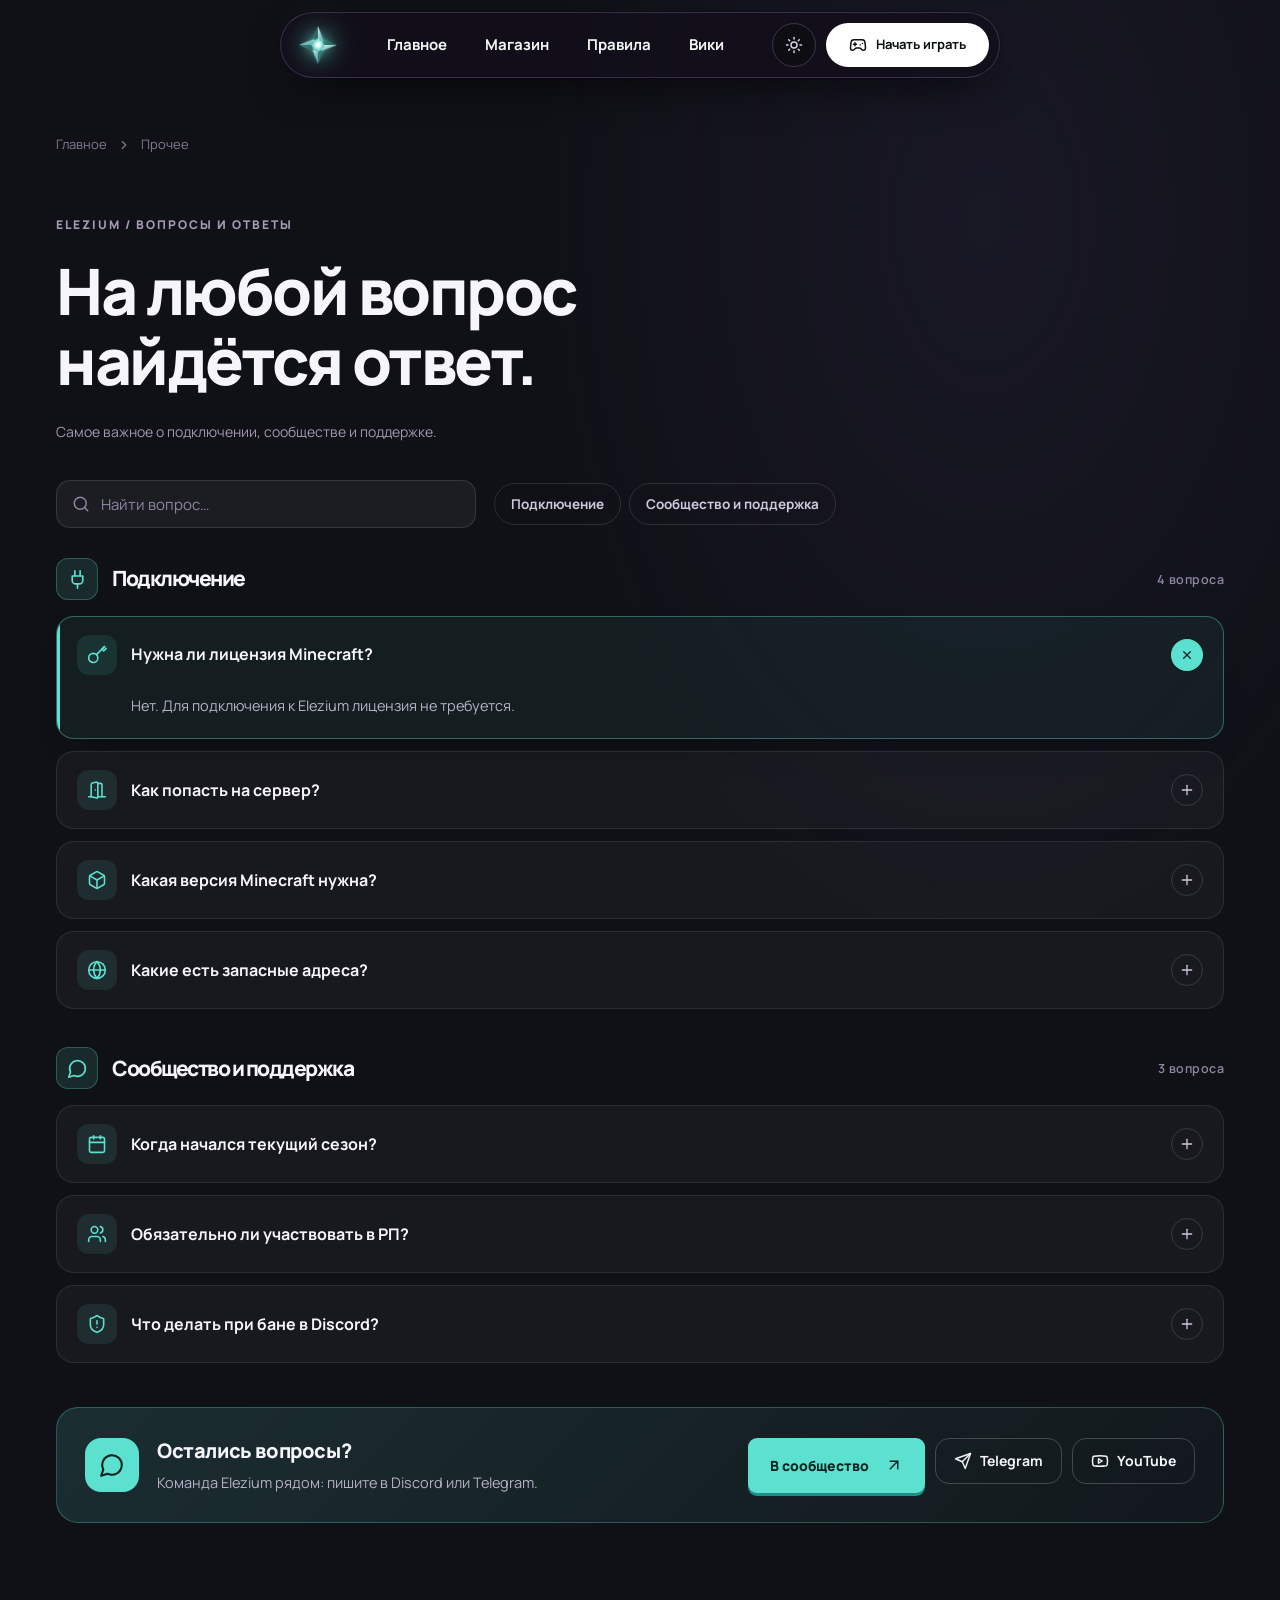
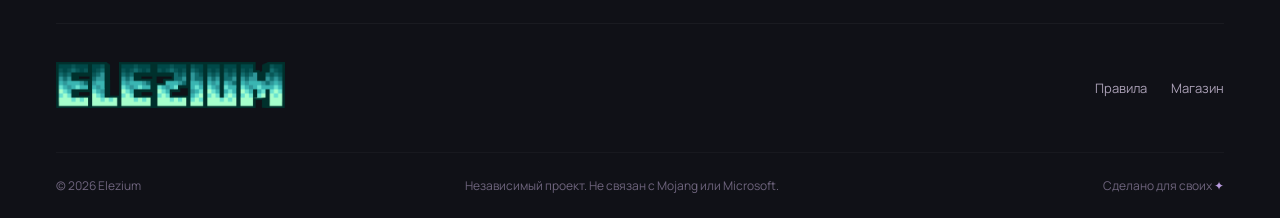
==== commit 2f9b849e: "Add files via upload" ====
--- a/more.html
+++ b/more.html
@@ -29,7 +29,7 @@
 <link rel="stylesheet" href="assets/css/light.css">
 </head>
 <body class="antialiased">
-<div class="astrum-site"><header class="site-header"><a class="brand brand-logo brand-icon" href="index.html" aria-label="Elezium — на главную"><img src="assets/images/elezium-icon.png" alt="Elezium" width="192" height="192"></a><nav class="main-nav" aria-label="Главная навигация"><a class="" href="index.html"><svg class="nav-icon" xmlns="http://www.w3.org/2000/svg" width="20" height="20" viewBox="0 0 24 24" fill="none" stroke="currentColor" stroke-width="2" stroke-linecap="round" stroke-linejoin="round" aria-hidden="true"><path d="M15 21v-8a1 1 0 0 0-1-1h-4a1 1 0 0 0-1 1v8"></path><path d="M3 10a2 2 0 0 1 .709-1.528l7-5.999a2 2 0 0 1 2.582 0l7 5.999A2 2 0 0 1 21 10v9a2 2 0 0 1-2 2H5a2 2 0 0 1-2-2z"></path></svg><span>Главное</span></a><a class="" href="shop.html"><svg class="nav-icon" xmlns="http://www.w3.org/2000/svg" width="20" height="20" viewBox="0 0 24 24" fill="none" stroke="currentColor" stroke-width="2" stroke-linecap="round" stroke-linejoin="round" aria-hidden="true"><path d="M6 2 3 6v14a2 2 0 0 0 2 2h14a2 2 0 0 0 2-2V6l-3-4Z"></path><path d="M3 6h18"></path><path d="M16 10a4 4 0 0 1-8 0"></path></svg><span>Магазин</span></a><a class="" href="rules.html"><svg class="nav-icon" xmlns="http://www.w3.org/2000/svg" width="20" height="20" viewBox="0 0 24 24" fill="none" stroke="currentColor" stroke-width="2" stroke-linecap="round" stroke-linejoin="round" aria-hidden="true"><path d="M15 12h-5"></path><path d="M15 8h-5"></path><path d="M19 17V5a2 2 0 0 0-2-2H4"></path><path d="M8 21h12a2 2 0 0 0 2-2v-1a1 1 0 0 0-1-1H11a1 1 0 0 0-1 1v1a2 2 0 1 1-4 0V5a2 2 0 1 0-4 0v2a1 1 0 0 0 1 1h3"></path></svg><span>Правила</span></a><a class="" href="wiki.html"><svg class="nav-icon" xmlns="http://www.w3.org/2000/svg" width="20" height="20" viewBox="0 0 24 24" fill="none" stroke="currentColor" stroke-width="2" stroke-linecap="round" stroke-linejoin="round" aria-hidden="true"><path d="M12 7v14"></path><path d="M3 18a1 1 0 0 1-1-1V4a1 1 0 0 1 1-1h5a4 4 0 0 1 4 4 4 4 0 0 1 4-4h5a1 1 0 0 1 1 1v13a1 1 0 0 1-1 1h-6a3 3 0 0 0-3 3 3 3 0 0 0-3-3z"></path></svg><span>Вики</span></a><a class="" href="navigation.html"><svg class="nav-icon" xmlns="http://www.w3.org/2000/svg" width="20" height="20" viewBox="0 0 24 24" fill="none" stroke="currentColor" stroke-width="2" stroke-linecap="round" stroke-linejoin="round" aria-hidden="true"><circle cx="12" cy="12" r="10"></circle><path d="m16.24 7.76-1.804 5.411a2 2 0 0 1-1.265 1.265L7.76 16.24l1.804-5.411a2 2 0 0 1 1.265-1.265z"></path></svg><span>Навигация</span></a><a class="active" aria-current="page" href="more.html"><svg class="nav-icon" xmlns="http://www.w3.org/2000/svg" width="20" height="20" viewBox="0 0 24 24" fill="none" stroke="currentColor" stroke-width="2" stroke-linecap="round" stroke-linejoin="round" aria-hidden="true"><circle cx="12" cy="12" r="10"></circle><path d="M17 12h.01"></path><path d="M12 12h.01"></path><path d="M7 12h.01"></path></svg><span>Прочее</span></a></nav><div class="header-tools"><button class="theme-toggle" type="button" aria-label="Сменить тему: светлая или тёмная" title="Сменить тему"><svg class="icon-sun" xmlns="http://www.w3.org/2000/svg" width="18" height="18" viewBox="0 0 24 24" fill="none" stroke="currentColor" stroke-width="2" stroke-linecap="round" stroke-linejoin="round" aria-hidden="true"><circle cx="12" cy="12" r="4"></circle><path d="M12 2v2"></path><path d="M12 20v2"></path><path d="m4.93 4.93 1.41 1.41"></path><path d="m17.66 17.66 1.41 1.41"></path><path d="M2 12h2"></path><path d="M20 12h2"></path><path d="m6.34 17.66-1.41 1.41"></path><path d="m19.07 4.93-1.41 1.41"></path></svg><svg class="icon-moon" xmlns="http://www.w3.org/2000/svg" width="18" height="18" viewBox="0 0 24 24" fill="none" stroke="currentColor" stroke-width="2" stroke-linecap="round" stroke-linejoin="round" aria-hidden="true"><path d="M12 3a6 6 0 0 0 9 9 9 9 0 1 1-9-9Z"></path></svg></button><a href="https://discord.gg/e6pXG4M3T2" target="_blank" rel="noopener noreferrer" class="header-cta"><span>Начать играть</span></a></div><button class="menu-toggle" aria-label="Открыть меню"><svg xmlns="http://www.w3.org/2000/svg" width="24" height="24" viewBox="0 0 24 24" fill="none" stroke="currentColor" stroke-width="2" stroke-linecap="round" stroke-linejoin="round" class="lucide lucide-menu" aria-hidden="true"><path d="M4 5h16"></path><path d="M4 12h16"></path><path d="M4 19h16"></path></svg></button></header><main><section class="wrap inner-page qa-page"><div class="breadcrumbs"><a href="index.html">Главное</a><svg xmlns="http://www.w3.org/2000/svg" width="14" height="14" viewBox="0 0 24 24" fill="none" stroke="currentColor" stroke-width="2" stroke-linecap="round" stroke-linejoin="round" class="lucide lucide-chevron-right" aria-hidden="true"><path d="m9 18 6-6-6-6"></path></svg><span>Прочее</span></div><span class="eyebrow">ELEZIUM / ВОПРОСЫ И ОТВЕТЫ</span><h1>На любой вопрос<br>найдётся ответ.</h1><p class="page-intro">Самое важное о подключении, сообществе и поддержке.</p><div class="qa-tools"><label class="qa-search"><svg xmlns="http://www.w3.org/2000/svg" viewBox="0 0 24 24" fill="none" stroke="currentColor" stroke-width="1.9" stroke-linecap="round" stroke-linejoin="round" aria-hidden="true"><circle cx="11" cy="11" r="8"/><path d="m21 21-4.3-4.3"/></svg><input type="search" id="qa-search" placeholder="Найти вопрос…" autocomplete="off" aria-label="Поиск по вопросам"></label><nav class="qa-tabs" aria-label="Разделы"><a href="#qa-join">Подключение</a><a href="#qa-community">Сообщество и поддержка</a></nav></div><div class="qa-groups"><section class="qa-group" id="qa-join"><h2 class="qa-group-title"><span class="qa-gicon"><svg xmlns="http://www.w3.org/2000/svg" viewBox="0 0 24 24" fill="none" stroke="currentColor" stroke-width="1.9" stroke-linecap="round" stroke-linejoin="round" aria-hidden="true"><path d="M12 22v-5"/><path d="M9 8V2"/><path d="M15 8V2"/><path d="M18 8v5a4 4 0 0 1-4 4h-4a4 4 0 0 1-4-4V8Z"/></svg></span><span>Подключение</span><small>4 вопроса</small></h2><div class="qa-list"><details class="qa-item" open><summary><span class="qa-ico"><svg xmlns="http://www.w3.org/2000/svg" viewBox="0 0 24 24" fill="none" stroke="currentColor" stroke-width="1.9" stroke-linecap="round" stroke-linejoin="round" aria-hidden="true"><path d="m21 2-9.6 9.6"/><circle cx="7.5" cy="15.5" r="5.5"/><path d="m21 2-3 3 2 2 3-3"/></svg></span><span class="qa-q">Нужна ли лицензия Minecraft?</span><span class="qa-plus"><svg xmlns="http://www.w3.org/2000/svg" viewBox="0 0 24 24" fill="none" stroke="currentColor" stroke-width="1.9" stroke-linecap="round" stroke-linejoin="round" aria-hidden="true"><path d="M5 12h14"/><path d="M12 5v14"/></svg></span></summary><div class="qa-a"><p>Нет. Для подключения к Elezium лицензия не требуется.</p></div></details><details class="qa-item"><summary><span class="qa-ico"><svg xmlns="http://www.w3.org/2000/svg" viewBox="0 0 24 24" fill="none" stroke="currentColor" stroke-width="1.9" stroke-linecap="round" stroke-linejoin="round" aria-hidden="true"><path d="M13 4h3a2 2 0 0 1 2 2v14"/><path d="M2 20h3"/><path d="M13 20h9"/><path d="M10 12v.01"/><path d="M13 4.562v16.157a1 1 0 0 1-1.242.97L5 20V5.562a2 2 0 0 1 1.515-1.94l4-1A2 2 0 0 1 13 4.561Z"/></svg></span><span class="qa-q">Как попасть на сервер?</span><span class="qa-plus"><svg xmlns="http://www.w3.org/2000/svg" viewBox="0 0 24 24" fill="none" stroke="currentColor" stroke-width="1.9" stroke-linecap="round" stroke-linejoin="round" aria-hidden="true"><path d="M5 12h14"/><path d="M12 5v14"/></svg></span></summary><div class="qa-a"><p>Начните с небольшой заявки в Discord. Если заявку отклонили, есть альтернативный вариант: проходка за 149.00 ₽ в разделе «Магазин».</p></div></details><details class="qa-item"><summary><span class="qa-ico"><svg xmlns="http://www.w3.org/2000/svg" viewBox="0 0 24 24" fill="none" stroke="currentColor" stroke-width="1.9" stroke-linecap="round" stroke-linejoin="round" aria-hidden="true"><path d="M21 8a2 2 0 0 0-1-1.73l-7-4a2 2 0 0 0-2 0l-7 4A2 2 0 0 0 3 8v8a2 2 0 0 0 1 1.73l7 4a2 2 0 0 0 2 0l7-4A2 2 0 0 0 21 16Z"/><path d="m3.3 7 8.7 5 8.7-5"/><path d="M12 22V12"/></svg></span><span class="qa-q">Какая версия Minecraft нужна?</span><span class="qa-plus"><svg xmlns="http://www.w3.org/2000/svg" viewBox="0 0 24 24" fill="none" stroke="currentColor" stroke-width="1.9" stroke-linecap="round" stroke-linejoin="round" aria-hidden="true"><path d="M5 12h14"/><path d="M12 5v14"/></svg></span></summary><div class="qa-a"><p>Сервер поддерживает версии <strong>1.21.11–26.2</strong>. Рекомендуемая версия — <strong>26.2</strong>.</p></div></details><details class="qa-item"><summary><span class="qa-ico"><svg xmlns="http://www.w3.org/2000/svg" viewBox="0 0 24 24" fill="none" stroke="currentColor" stroke-width="1.9" stroke-linecap="round" stroke-linejoin="round" aria-hidden="true"><circle cx="12" cy="12" r="10"/><path d="M12 2a14.5 14.5 0 0 0 0 20 14.5 14.5 0 0 0 0-20"/><path d="M2 12h20"/></svg></span><span class="qa-q">Какие есть запасные адреса?</span><span class="qa-plus"><svg xmlns="http://www.w3.org/2000/svg" viewBox="0 0 24 24" fill="none" stroke="currentColor" stroke-width="1.9" stroke-linecap="round" stroke-linejoin="round" aria-hidden="true"><path d="M5 12h14"/><path d="M12 5v14"/></svg></span></summary><div class="qa-a"><p>Основной адрес — <strong>vanillatech.site</strong>. Если он не открывается, попробуйте один из запасных:</p><div class="qa-addrs"><code class="qa-addr">vanillatech.site</code><code class="qa-addr">mc.vanillatech.site</code><code class="qa-addr">game.vanillatech.site</code><code class="qa-addr">play.vanillatech.site</code></div></div></details></div></section><section class="qa-group" id="qa-community"><h2 class="qa-group-title"><span class="qa-gicon"><svg xmlns="http://www.w3.org/2000/svg" viewBox="0 0 24 24" fill="none" stroke="currentColor" stroke-width="1.9" stroke-linecap="round" stroke-linejoin="round" aria-hidden="true"><path d="M7.9 20A9 9 0 1 0 4 16.1L2 22Z"/></svg></span><span>Сообщество и поддержка</span><small>2 вопроса</small></h2><div class="qa-list"><details class="qa-item"><summary><span class="qa-ico"><svg xmlns="http://www.w3.org/2000/svg" viewBox="0 0 24 24" fill="none" stroke="currentColor" stroke-width="1.9" stroke-linecap="round" stroke-linejoin="round" aria-hidden="true"><path d="M16 21v-2a4 4 0 0 0-4-4H6a4 4 0 0 0-4 4v2"/><circle cx="9" cy="7" r="4"/><path d="M22 21v-2a4 4 0 0 0-3-3.87"/><path d="M16 3.13a4 4 0 0 1 0 7.75"/></svg></span><span class="qa-q">Обязательно ли участвовать в РП?</span><span class="qa-plus"><svg xmlns="http://www.w3.org/2000/svg" viewBox="0 0 24 24" fill="none" stroke="currentColor" stroke-width="1.9" stroke-linecap="round" stroke-linejoin="round" aria-hidden="true"><path d="M5 12h14"/><path d="M12 5v14"/></svg></span></summary><div class="qa-a"><p>Нет. Elezium — полу-РП проект: города, министры и другие структуры существуют, но участие в РП добровольное.</p></div></details><details class="qa-item"><summary><span class="qa-ico"><svg xmlns="http://www.w3.org/2000/svg" viewBox="0 0 24 24" fill="none" stroke="currentColor" stroke-width="1.9" stroke-linecap="round" stroke-linejoin="round" aria-hidden="true"><path d="M20 13c0 5-3.5 7.5-7.66 8.95a1 1 0 0 1-.67-.01C7.5 20.5 4 18 4 13V6a1 1 0 0 1 1-1c2 0 4.5-1.2 6.24-2.72a1.17 1.17 0 0 1 1.52 0C14.51 3.81 17 5 19 5a1 1 0 0 1 1 1z"/><path d="M12 8v4"/><path d="M12 16h.01"/></svg></span><span class="qa-q">Что делать при бане в Discord?</span><span class="qa-plus"><svg xmlns="http://www.w3.org/2000/svg" viewBox="0 0 24 24" fill="none" stroke="currentColor" stroke-width="1.9" stroke-linecap="round" stroke-linejoin="round" aria-hidden="true"><path d="M5 12h14"/><path d="M12 5v14"/></svg></span></summary><div class="qa-a"><p>Напишите в личные сообщения Discord пользователю <strong>@izumosaku</strong>. Покупка разбана не гарантирует снятие блокировки.</p></div></details></div></section><p class="qa-empty" id="qa-empty" hidden>Ничего не нашли. Спросите в Discord, там быстро ответят.</p></div><div class="qa-support"><div class="qa-support-text"><span class="qa-support-ico"><svg xmlns="http://www.w3.org/2000/svg" viewBox="0 0 24 24" fill="none" stroke="currentColor" stroke-width="1.9" stroke-linecap="round" stroke-linejoin="round" aria-hidden="true"><path d="M7.9 20A9 9 0 1 0 4 16.1L2 22Z"/></svg></span><div><h3>Остались вопросы?</h3><p>Команда Elezium рядом: пишите в Discord или Telegram.</p></div></div><div class="qa-support-actions"><a href="https://discord.gg/e6pXG4M3T2" target="_blank" rel="noopener noreferrer" class="button primary"><span>В сообщество</span><svg xmlns="http://www.w3.org/2000/svg" viewBox="0 0 24 24" fill="none" stroke="currentColor" stroke-width="1.9" stroke-linecap="round" stroke-linejoin="round" aria-hidden="true"><path d="M7 7h10v10"/><path d="M7 17 17 7"/></svg></a><a href="https://t.me/elezium_vanilla" target="_blank" rel="noopener noreferrer" class="qa-chip"><svg xmlns="http://www.w3.org/2000/svg" viewBox="0 0 24 24" fill="none" stroke="currentColor" stroke-width="1.9" stroke-linecap="round" stroke-linejoin="round" aria-hidden="true"><path d="m22 2-7 20-4-9-9-4Z"/><path d="M22 2 11 13"/></svg><span>Telegram</span></a><a href="https://youtube.com/@ibronci?si=vXo2a5nCGQvkY5sm" target="_blank" rel="noopener noreferrer" class="qa-chip"><svg xmlns="http://www.w3.org/2000/svg" viewBox="0 0 24 24" fill="none" stroke="currentColor" stroke-width="1.9" stroke-linecap="round" stroke-linejoin="round" aria-hidden="true"><path d="M2.5 17a24.12 24.12 0 0 1 0-10 2 2 0 0 1 1.4-1.4 49.56 49.56 0 0 1 16.2 0A2 2 0 0 1 21.5 7a24.12 24.12 0 0 1 0 10 2 2 0 0 1-1.4 1.4 49.55 49.55 0 0 1-16.2 0A2 2 0 0 1 2.5 17"/><path d="m10 15 5-3-5-3z"/></svg><span>YouTube</span></a></div></div></section></main><footer class="site-footer wrap"><div class="footer-top"><div class="footer-brand"><a class="brand brand-logo footer-logo" href="index.html" aria-label="Elezium — на главную"><img src="assets/images/elezium-wordmark.png" alt="Elezium" width="1118" height="225" loading="lazy"></a></div><div class="footer-links"><a href="rules.html">Правила</a><a href="shop.html">Магазин</a><a href="navigation.html">Все ссылки <svg xmlns="http://www.w3.org/2000/svg" width="14" height="14" viewBox="0 0 24 24" fill="none" stroke="currentColor" stroke-width="2" stroke-linecap="round" stroke-linejoin="round" class="lucide lucide-arrow-up-right" aria-hidden="true"><path d="M7 7h10v10"></path><path d="M7 17 17 7"></path></svg></a></div></div><div class="footer-bottom"><span>© 2026 Elezium</span><span>Независимый проект. Не связан с Mojang или Microsoft.</span><span>Сделано для своих <span class="accent">✦</span></span></div></footer></div>
+<div class="astrum-site"><header class="site-header"><a class="brand brand-logo brand-icon" href="index.html" aria-label="Elezium — на главную"><img src="assets/images/elezium-icon.png" alt="Elezium" width="192" height="192"></a><nav class="main-nav" aria-label="Главная навигация"><a class="" href="index.html"><svg class="nav-icon" xmlns="http://www.w3.org/2000/svg" width="20" height="20" viewBox="0 0 24 24" fill="none" stroke="currentColor" stroke-width="2" stroke-linecap="round" stroke-linejoin="round" aria-hidden="true"><path d="M15 21v-8a1 1 0 0 0-1-1h-4a1 1 0 0 0-1 1v8"></path><path d="M3 10a2 2 0 0 1 .709-1.528l7-5.999a2 2 0 0 1 2.582 0l7 5.999A2 2 0 0 1 21 10v9a2 2 0 0 1-2 2H5a2 2 0 0 1-2-2z"></path></svg><span>Главное</span></a><a class="" href="shop.html"><svg class="nav-icon" xmlns="http://www.w3.org/2000/svg" width="20" height="20" viewBox="0 0 24 24" fill="none" stroke="currentColor" stroke-width="2" stroke-linecap="round" stroke-linejoin="round" aria-hidden="true"><path d="M6 2 3 6v14a2 2 0 0 0 2 2h14a2 2 0 0 0 2-2V6l-3-4Z"></path><path d="M3 6h18"></path><path d="M16 10a4 4 0 0 1-8 0"></path></svg><span>Магазин</span></a><a class="" href="rules.html"><svg class="nav-icon" xmlns="http://www.w3.org/2000/svg" width="20" height="20" viewBox="0 0 24 24" fill="none" stroke="currentColor" stroke-width="2" stroke-linecap="round" stroke-linejoin="round" aria-hidden="true"><path d="M15 12h-5"></path><path d="M15 8h-5"></path><path d="M19 17V5a2 2 0 0 0-2-2H4"></path><path d="M8 21h12a2 2 0 0 0 2-2v-1a1 1 0 0 0-1-1H11a1 1 0 0 0-1 1v1a2 2 0 1 1-4 0V5a2 2 0 1 0-4 0v2a1 1 0 0 0 1 1h3"></path></svg><span>Правила</span></a><a class="" href="wiki.html"><svg class="nav-icon" xmlns="http://www.w3.org/2000/svg" width="20" height="20" viewBox="0 0 24 24" fill="none" stroke="currentColor" stroke-width="2" stroke-linecap="round" stroke-linejoin="round" aria-hidden="true"><path d="M12 7v14"></path><path d="M3 18a1 1 0 0 1-1-1V4a1 1 0 0 1 1-1h5a4 4 0 0 1 4 4 4 4 0 0 1 4-4h5a1 1 0 0 1 1 1v13a1 1 0 0 1-1 1h-6a3 3 0 0 0-3 3 3 3 0 0 0-3-3z"></path></svg><span>Вики</span></a></nav><div class="header-tools"><button class="theme-toggle" type="button" aria-label="Сменить тему: светлая или тёмная" title="Сменить тему"><svg class="icon-sun" xmlns="http://www.w3.org/2000/svg" width="18" height="18" viewBox="0 0 24 24" fill="none" stroke="currentColor" stroke-width="2" stroke-linecap="round" stroke-linejoin="round" aria-hidden="true"><circle cx="12" cy="12" r="4"></circle><path d="M12 2v2"></path><path d="M12 20v2"></path><path d="m4.93 4.93 1.41 1.41"></path><path d="m17.66 17.66 1.41 1.41"></path><path d="M2 12h2"></path><path d="M20 12h2"></path><path d="m6.34 17.66-1.41 1.41"></path><path d="m19.07 4.93-1.41 1.41"></path></svg><svg class="icon-moon" xmlns="http://www.w3.org/2000/svg" width="18" height="18" viewBox="0 0 24 24" fill="none" stroke="currentColor" stroke-width="2" stroke-linecap="round" stroke-linejoin="round" aria-hidden="true"><path d="M12 3a6 6 0 0 0 9 9 9 9 0 1 1-9-9Z"></path></svg></button><a href="https://discord.gg/e6pXG4M3T2" target="_blank" rel="noopener noreferrer" class="header-cta"><svg class="cta-icon" xmlns="http://www.w3.org/2000/svg" width="18" height="18" viewBox="0 0 24 24" fill="none" stroke="currentColor" stroke-width="2" stroke-linecap="round" stroke-linejoin="round" aria-hidden="true"><line x1="6" x2="10" y1="11" y2="11"/><line x1="8" x2="8" y1="9" y2="13"/><line x1="15" x2="15.01" y1="12" y2="12"/><line x1="18" x2="18.01" y1="10" y2="10"/><path d="M17.32 5H6.68a4 4 0 0 0-3.978 3.59c-.006.052-.01.101-.017.152C2.604 9.416 2 14.456 2 16a3 3 0 0 0 3 3c1 0 1.5-.5 2-1l1.414-1.414A2 2 0 0 1 9.828 16h4.344a2 2 0 0 1 1.414.586L17 18c.5.5 1 1 2 1a3 3 0 0 0 3-3c0-1.545-.604-6.584-.685-7.258-.007-.05-.011-.1-.017-.151A4 4 0 0 0 17.32 5z"/></svg><span>Начать играть</span></a></div><button class="menu-toggle" aria-label="Открыть меню"><svg xmlns="http://www.w3.org/2000/svg" width="24" height="24" viewBox="0 0 24 24" fill="none" stroke="currentColor" stroke-width="2" stroke-linecap="round" stroke-linejoin="round" class="lucide lucide-menu" aria-hidden="true"><path d="M4 5h16"></path><path d="M4 12h16"></path><path d="M4 19h16"></path></svg></button></header><main><section class="wrap inner-page qa-page"><div class="breadcrumbs"><a href="index.html">Главное</a><svg xmlns="http://www.w3.org/2000/svg" width="14" height="14" viewBox="0 0 24 24" fill="none" stroke="currentColor" stroke-width="2" stroke-linecap="round" stroke-linejoin="round" class="lucide lucide-chevron-right" aria-hidden="true"><path d="m9 18 6-6-6-6"></path></svg><span>Прочее</span></div><span class="eyebrow">ELEZIUM / ВОПРОСЫ И ОТВЕТЫ</span><h1>На любой вопрос<br>найдётся ответ.</h1><p class="page-intro">Самое важное о подключении, сообществе и поддержке.</p><div class="qa-tools"><label class="qa-search"><svg xmlns="http://www.w3.org/2000/svg" viewBox="0 0 24 24" fill="none" stroke="currentColor" stroke-width="1.9" stroke-linecap="round" stroke-linejoin="round" aria-hidden="true"><circle cx="11" cy="11" r="8"/><path d="m21 21-4.3-4.3"/></svg><input type="search" id="qa-search" placeholder="Найти вопрос…" autocomplete="off" aria-label="Поиск по вопросам"></label><nav class="qa-tabs" aria-label="Разделы"><a href="#qa-join">Подключение</a><a href="#qa-community">Сообщество и поддержка</a></nav></div><div class="qa-groups"><section class="qa-group" id="qa-join"><h2 class="qa-group-title"><span class="qa-gicon"><svg xmlns="http://www.w3.org/2000/svg" viewBox="0 0 24 24" fill="none" stroke="currentColor" stroke-width="1.9" stroke-linecap="round" stroke-linejoin="round" aria-hidden="true"><path d="M12 22v-5"/><path d="M9 8V2"/><path d="M15 8V2"/><path d="M18 8v5a4 4 0 0 1-4 4h-4a4 4 0 0 1-4-4V8Z"/></svg></span><span>Подключение</span><small>4 вопроса</small></h2><div class="qa-list"><details class="qa-item" open><summary><span class="qa-ico"><svg xmlns="http://www.w3.org/2000/svg" viewBox="0 0 24 24" fill="none" stroke="currentColor" stroke-width="1.9" stroke-linecap="round" stroke-linejoin="round" aria-hidden="true"><path d="m21 2-9.6 9.6"/><circle cx="7.5" cy="15.5" r="5.5"/><path d="m21 2-3 3 2 2 3-3"/></svg></span><span class="qa-q">Нужна ли лицензия Minecraft?</span><span class="qa-plus"><svg xmlns="http://www.w3.org/2000/svg" viewBox="0 0 24 24" fill="none" stroke="currentColor" stroke-width="1.9" stroke-linecap="round" stroke-linejoin="round" aria-hidden="true"><path d="M5 12h14"/><path d="M12 5v14"/></svg></span></summary><div class="qa-a"><p>Нет. Для подключения к Elezium лицензия не требуется.</p></div></details><details class="qa-item"><summary><span class="qa-ico"><svg xmlns="http://www.w3.org/2000/svg" viewBox="0 0 24 24" fill="none" stroke="currentColor" stroke-width="1.9" stroke-linecap="round" stroke-linejoin="round" aria-hidden="true"><path d="M13 4h3a2 2 0 0 1 2 2v14"/><path d="M2 20h3"/><path d="M13 20h9"/><path d="M10 12v.01"/><path d="M13 4.562v16.157a1 1 0 0 1-1.242.97L5 20V5.562a2 2 0 0 1 1.515-1.94l4-1A2 2 0 0 1 13 4.561Z"/></svg></span><span class="qa-q">Как попасть на сервер?</span><span class="qa-plus"><svg xmlns="http://www.w3.org/2000/svg" viewBox="0 0 24 24" fill="none" stroke="currentColor" stroke-width="1.9" stroke-linecap="round" stroke-linejoin="round" aria-hidden="true"><path d="M5 12h14"/><path d="M12 5v14"/></svg></span></summary><div class="qa-a"><p>Заявка не нужна. Зайдите в наш Discord, затем на сервер и зарегистрируйтесь: в игре появится код. Отправьте его в канал привязки в Discord, и всё готово.</p></div></details><details class="qa-item"><summary><span class="qa-ico"><svg xmlns="http://www.w3.org/2000/svg" viewBox="0 0 24 24" fill="none" stroke="currentColor" stroke-width="1.9" stroke-linecap="round" stroke-linejoin="round" aria-hidden="true"><path d="M21 8a2 2 0 0 0-1-1.73l-7-4a2 2 0 0 0-2 0l-7 4A2 2 0 0 0 3 8v8a2 2 0 0 0 1 1.73l7 4a2 2 0 0 0 2 0l7-4A2 2 0 0 0 21 16Z"/><path d="m3.3 7 8.7 5 8.7-5"/><path d="M12 22V12"/></svg></span><span class="qa-q">Какая версия Minecraft нужна?</span><span class="qa-plus"><svg xmlns="http://www.w3.org/2000/svg" viewBox="0 0 24 24" fill="none" stroke="currentColor" stroke-width="1.9" stroke-linecap="round" stroke-linejoin="round" aria-hidden="true"><path d="M5 12h14"/><path d="M12 5v14"/></svg></span></summary><div class="qa-a"><p>Сервер поддерживает версии <strong>1.21.11–26.2</strong>. Рекомендуемая версия — <strong>26.2</strong>.</p></div></details><details class="qa-item"><summary><span class="qa-ico"><svg xmlns="http://www.w3.org/2000/svg" viewBox="0 0 24 24" fill="none" stroke="currentColor" stroke-width="1.9" stroke-linecap="round" stroke-linejoin="round" aria-hidden="true"><circle cx="12" cy="12" r="10"/><path d="M12 2a14.5 14.5 0 0 0 0 20 14.5 14.5 0 0 0 0-20"/><path d="M2 12h20"/></svg></span><span class="qa-q">Какие есть запасные адреса?</span><span class="qa-plus"><svg xmlns="http://www.w3.org/2000/svg" viewBox="0 0 24 24" fill="none" stroke="currentColor" stroke-width="1.9" stroke-linecap="round" stroke-linejoin="round" aria-hidden="true"><path d="M5 12h14"/><path d="M12 5v14"/></svg></span></summary><div class="qa-a"><p>Основной адрес — <strong>vanillatech.site</strong>. Если он не открывается, попробуйте один из запасных:</p><div class="qa-addrs"><code class="qa-addr">vanillatech.site</code><code class="qa-addr">mc.vanillatech.site</code><code class="qa-addr">game.vanillatech.site</code><code class="qa-addr">play.vanillatech.site</code></div></div></details></div></section><section class="qa-group" id="qa-community"><h2 class="qa-group-title"><span class="qa-gicon"><svg xmlns="http://www.w3.org/2000/svg" viewBox="0 0 24 24" fill="none" stroke="currentColor" stroke-width="1.9" stroke-linecap="round" stroke-linejoin="round" aria-hidden="true"><path d="M7.9 20A9 9 0 1 0 4 16.1L2 22Z"/></svg></span><span>Сообщество и поддержка</span><small>3 вопроса</small></h2><div class="qa-list"><details class="qa-item"><summary><span class="qa-ico"><svg xmlns="http://www.w3.org/2000/svg" viewBox="0 0 24 24" fill="none" stroke="currentColor" stroke-width="1.9" stroke-linecap="round" stroke-linejoin="round" aria-hidden="true"><path d="M8 2v4"/><path d="M16 2v4"/><rect width="18" height="18" x="3" y="4" rx="2"/><path d="M3 10h18"/></svg></span><span class="qa-q">Когда начался текущий сезон?</span><span class="qa-plus"><svg xmlns="http://www.w3.org/2000/svg" viewBox="0 0 24 24" fill="none" stroke="currentColor" stroke-width="1.9" stroke-linecap="round" stroke-linejoin="round" aria-hidden="true"><path d="M5 12h14"/><path d="M12 5v14"/></svg></span></summary><div class="qa-a"><p>Первый сезон шёл с 1 июля до 20 августа 2026 года. <strong>25 августа</strong> начался второй сезон, он идёт сейчас.</p></div></details><details class="qa-item"><summary><span class="qa-ico"><svg xmlns="http://www.w3.org/2000/svg" viewBox="0 0 24 24" fill="none" stroke="currentColor" stroke-width="1.9" stroke-linecap="round" stroke-linejoin="round" aria-hidden="true"><path d="M16 21v-2a4 4 0 0 0-4-4H6a4 4 0 0 0-4 4v2"/><circle cx="9" cy="7" r="4"/><path d="M22 21v-2a4 4 0 0 0-3-3.87"/><path d="M16 3.13a4 4 0 0 1 0 7.75"/></svg></span><span class="qa-q">Обязательно ли участвовать в РП?</span><span class="qa-plus"><svg xmlns="http://www.w3.org/2000/svg" viewBox="0 0 24 24" fill="none" stroke="currentColor" stroke-width="1.9" stroke-linecap="round" stroke-linejoin="round" aria-hidden="true"><path d="M5 12h14"/><path d="M12 5v14"/></svg></span></summary><div class="qa-a"><p>Нет. Elezium — полу-РП проект: города, министры и другие структуры существуют, но участие в РП добровольное.</p></div></details><details class="qa-item"><summary><span class="qa-ico"><svg xmlns="http://www.w3.org/2000/svg" viewBox="0 0 24 24" fill="none" stroke="currentColor" stroke-width="1.9" stroke-linecap="round" stroke-linejoin="round" aria-hidden="true"><path d="M20 13c0 5-3.5 7.5-7.66 8.95a1 1 0 0 1-.67-.01C7.5 20.5 4 18 4 13V6a1 1 0 0 1 1-1c2 0 4.5-1.2 6.24-2.72a1.17 1.17 0 0 1 1.52 0C14.51 3.81 17 5 19 5a1 1 0 0 1 1 1z"/><path d="M12 8v4"/><path d="M12 16h.01"/></svg></span><span class="qa-q">Что делать при бане в Discord?</span><span class="qa-plus"><svg xmlns="http://www.w3.org/2000/svg" viewBox="0 0 24 24" fill="none" stroke="currentColor" stroke-width="1.9" stroke-linecap="round" stroke-linejoin="round" aria-hidden="true"><path d="M5 12h14"/><path d="M12 5v14"/></svg></span></summary><div class="qa-a"><p>Напишите в личные сообщения Discord пользователю <strong>@izumosaku</strong>. Покупка разбана не гарантирует снятие блокировки.</p></div></details></div></section><p class="qa-empty" id="qa-empty" hidden>Ничего не нашли. Спросите в Discord, там быстро ответят.</p></div><div class="qa-support"><div class="qa-support-text"><span class="qa-support-ico"><svg xmlns="http://www.w3.org/2000/svg" viewBox="0 0 24 24" fill="none" stroke="currentColor" stroke-width="1.9" stroke-linecap="round" stroke-linejoin="round" aria-hidden="true"><path d="M7.9 20A9 9 0 1 0 4 16.1L2 22Z"/></svg></span><div><h3>Остались вопросы?</h3><p>Команда Elezium рядом: пишите в Discord или Telegram.</p></div></div><div class="qa-support-actions"><a href="https://discord.gg/e6pXG4M3T2" target="_blank" rel="noopener noreferrer" class="button primary"><span>В сообщество</span><svg xmlns="http://www.w3.org/2000/svg" viewBox="0 0 24 24" fill="none" stroke="currentColor" stroke-width="1.9" stroke-linecap="round" stroke-linejoin="round" aria-hidden="true"><path d="M7 7h10v10"/><path d="M7 17 17 7"/></svg></a><a href="https://t.me/elezium_vanilla" target="_blank" rel="noopener noreferrer" class="qa-chip"><svg xmlns="http://www.w3.org/2000/svg" viewBox="0 0 24 24" fill="none" stroke="currentColor" stroke-width="1.9" stroke-linecap="round" stroke-linejoin="round" aria-hidden="true"><path d="m22 2-7 20-4-9-9-4Z"/><path d="M22 2 11 13"/></svg><span>Telegram</span></a><a href="https://youtube.com/@ibronci?si=vXo2a5nCGQvkY5sm" target="_blank" rel="noopener noreferrer" class="qa-chip"><svg xmlns="http://www.w3.org/2000/svg" viewBox="0 0 24 24" fill="none" stroke="currentColor" stroke-width="1.9" stroke-linecap="round" stroke-linejoin="round" aria-hidden="true"><path d="M2.5 17a24.12 24.12 0 0 1 0-10 2 2 0 0 1 1.4-1.4 49.56 49.56 0 0 1 16.2 0A2 2 0 0 1 21.5 7a24.12 24.12 0 0 1 0 10 2 2 0 0 1-1.4 1.4 49.55 49.55 0 0 1-16.2 0A2 2 0 0 1 2.5 17"/><path d="m10 15 5-3-5-3z"/></svg><span>YouTube</span></a></div></div></section></main><footer class="site-footer wrap"><div class="footer-top"><div class="footer-brand"><a class="brand brand-logo footer-logo" href="index.html" aria-label="Elezium — на главную"><img src="assets/images/elezium-wordmark.png" alt="Elezium" width="1118" height="225" loading="lazy"></a></div><div class="footer-links"><a href="rules.html">Правила</a><a href="shop.html">Магазин</a></div></div><div class="footer-bottom"><span>© 2026 Elezium</span><span>Независимый проект. Не связан с Mojang или Microsoft.</span><span>Сделано для своих <span class="accent">✦</span></span></div></footer></div>
 <script src="assets/js/main.js" defer></script>
 </body>
 </html>
--- a/assets/css/extra.css
+++ b/assets/css/extra.css
@@ -3349,3 +3349,38 @@
 .mq-item { color: transparent; background: linear-gradient(90deg, #ffffff, #a3f2e6); -webkit-background-clip: text; background-clip: text; -webkit-text-stroke: 0; }
 .mq-item:nth-of-type(even) { background: none; -webkit-text-stroke: 1.3px rgba(92, 224, 207, 0.85); }
 .mq-track { animation-duration: 48s; }
+.hq-bar-wide { flex: 1.3; }
+.hq-bar-off { height: 84px; }
+.hq-bar-on { height: 100px; }
+
+.astrum-site .site-header .main-nav a { gap: 8px; padding: 9px 16px; border: 1.5px solid transparent; border-radius: 999px; font-size: 15px; font-weight: 700; }
+.astrum-site .site-header .main-nav a.active::after { display: none; }
+html .astrum-site .site-header .main-nav a.active,
+html .astrum-site .site-header.is-scrolled .main-nav a.active { color: #9af0e3 !important; background: rgba(92, 224, 207, 0.16) !important; border-color: #5ce0cf !important; box-shadow: none !important; }
+html .astrum-site .site-header .main-nav a.active .nav-icon { color: #9af0e3; }
+html .astrum-site .site-header .header-cta { display: inline-flex; align-items: center; gap: 9px; color: #0b0f0e !important; background: #ffffff !important; border-color: transparent !important; box-shadow: none !important; font-weight: 700; }
+html .astrum-site .site-header .header-cta:hover { background: #d4fbf5 !important; transform: translateY(-1px); }
+.header-cta .cta-icon { flex: none; }
+@media (max-width: 480px) { .header-cta .cta-icon { display: none; } }
+
+@media (min-width: 861px) {
+  html .astrum-site .site-header,
+  html .astrum-site .site-header.is-scrolled { left: 0 !important; right: 0 !important; width: fit-content; max-width: calc(100% - 32px); margin: 0 auto; justify-content: center; gap: clamp(18px, 2.4vw, 34px); padding: 8px 10px 8px 16px; }
+  .astrum-site .site-header .main-nav a:not(.active) .nav-icon { display: none; }
+  .astrum-site .site-header .main-nav a:not(.active) { color: #f3f7f6; }
+}
+@media (min-width: 861px) and (max-width: 1240px) {
+  .astrum-site .site-header .main-nav { display: flex; }
+  .astrum-site .site-header .menu-toggle { display: none; }
+  .astrum-site .site-header .header-tools { margin-left: 0; }
+}
+
+.mq { display: block; margin: 0 0 clamp(40px, 6vw, 84px); padding: 0; overflow: hidden; border: 0; background: #5ce0cf; -webkit-mask-image: none; mask-image: none; }
+.mq .mq-track { animation: mq-run 46s linear infinite; }
+.mq .mq-group { padding: 0; }
+.mq .mq-item, .mq .mq-item:nth-of-type(even) { padding: 0 clamp(16px, 2vw, 28px); font-family: "Montserrat", system-ui, sans-serif; font-weight: 700; font-size: clamp(12px, 1vw, 14px); letter-spacing: 0.14em; line-height: 56px; color: #04231f; background: none; -webkit-background-clip: border-box; background-clip: border-box; -webkit-text-stroke: 0; }
+.mq .mq-item.mq-hot, .mq .mq-item.mq-hot:nth-of-type(even) { color: #ffffff; text-shadow: 0 1px 0 rgba(4, 35, 31, 0.28); }
+.mq .mq-star { width: 13px; height: 13px; background: #04231f; filter: none; }
+@media (max-width: 760px) { .mq .mq-item, .mq .mq-item:nth-of-type(even) { line-height: 46px; } }
+.mq .mq-item.mq-hot, .mq .mq-item.mq-hot:nth-of-type(even) { padding: 0 16px; margin: 0 6px; line-height: 32px; color: #7aeadb; background: #04231f; border-radius: 999px; text-shadow: none; }
+@media (max-width: 760px) { .mq .mq-item.mq-hot, .mq .mq-item.mq-hot:nth-of-type(even) { line-height: 28px; } }
--- a/assets/css/light.css
+++ b/assets/css/light.css
@@ -811,3 +811,16 @@
 html[data-theme="light"] .mq-star { background: #14a095; filter: none; }
 html[data-theme="light"] .mq-item { background: linear-gradient(90deg, #17302d, #0f8f86); -webkit-background-clip: text; background-clip: text; -webkit-text-stroke: 0; }
 html[data-theme="light"] .mq-item:nth-of-type(even) { background: none; -webkit-text-stroke: 1.3px rgba(15, 143, 134, 0.9); }
+
+html[data-theme="light"] .astrum-site .site-header .main-nav a:not(.active) { color: #2b2418; }
+html[data-theme="light"] .astrum-site .site-header .main-nav a:not(.active):hover { background: rgba(60, 45, 20, 0.08); color: #17302d; }
+html[data-theme="light"] .astrum-site .site-header .main-nav a.active,
+html[data-theme="light"] .astrum-site .site-header.is-scrolled .main-nav a.active { color: #0b6f67 !important; background: rgba(20, 160, 149, 0.14) !important; border-color: #14a095 !important; }
+html[data-theme="light"] .astrum-site .site-header .main-nav a.active .nav-icon { color: #0b6f67; }
+html[data-theme="light"] .astrum-site .site-header .header-cta { color: #ffffff !important; background: #17302d !important; }
+html[data-theme="light"] .astrum-site .site-header .header-cta:hover { background: #0b6f67 !important; }
+html[data-theme="light"] .mq { background: #14a095; }
+html[data-theme="light"] .mq .mq-item, html[data-theme="light"] .mq .mq-item:nth-of-type(even) { color: #04231f; background: none; -webkit-text-stroke: 0; }
+html[data-theme="light"] .mq .mq-item.mq-hot, html[data-theme="light"] .mq .mq-item.mq-hot:nth-of-type(even) { color: #ffffff; }
+html[data-theme="light"] .mq .mq-star { background: #04231f; }
+html[data-theme="light"] .mq .mq-item.mq-hot, html[data-theme="light"] .mq .mq-item.mq-hot:nth-of-type(even) { color: #7aeadb; background: #04231f; }
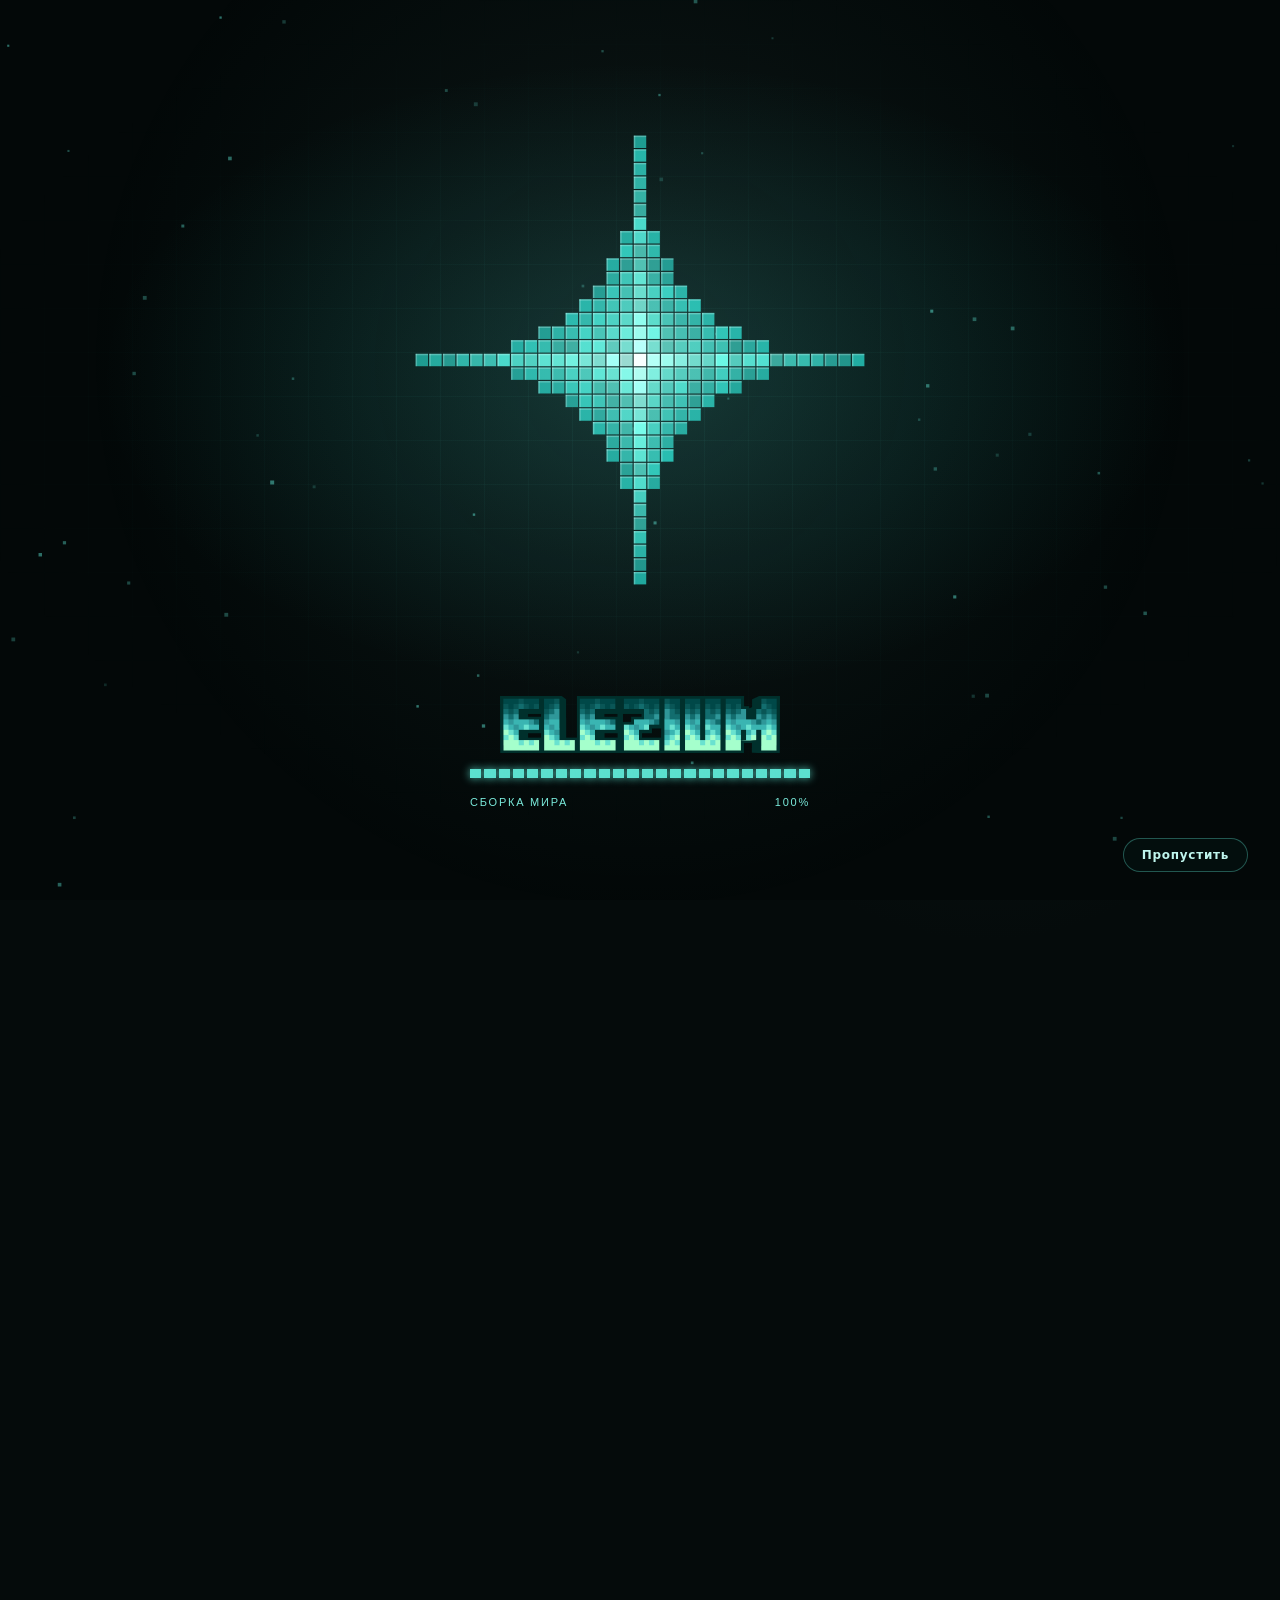
==== commit 6a699483: "Add files via upload" ====
--- a/more.html
+++ b/more.html
@@ -21,15 +21,18 @@
 <meta name="twitter:title" content="Вопросы и поддержка — Elezium">
 <meta name="twitter:description" content="Ванильный Minecraft-сервер Elezium: необязательный РП, города и сообщество. Начни свою историю на vanillatech.site.">
 <meta name="twitter:image" content="https://ibronchikss.github.io/assets/images/og-image.png">
-<meta name="theme-color" content="#101117">
+<meta name="theme-color" content="#050b0b">
 <link rel="icon" type="image/png" href="assets/images/elezium-logo.png">
 <script>try{var t=localStorage.getItem("astrum-theme");document.documentElement.setAttribute("data-theme",t==="light"?"light":"dark")}catch(e){document.documentElement.setAttribute("data-theme","dark")}</script>
+<script>try{var d=document.documentElement;if(!window.matchMedia("(prefers-reduced-motion: reduce)").matches){if(!localStorage.getItem("elezium-intro")||/[?&]intro(=|&|$)/.test(location.search))d.classList.add("boot-on");else if(sessionStorage.getItem("fx-wipe"))d.classList.add("wipe-in")}}catch(e){}</script>
 <link rel="stylesheet" href="assets/css/style.css">
 <link rel="stylesheet" href="assets/css/extra.css">
 <link rel="stylesheet" href="assets/css/light.css">
+<link rel="stylesheet" href="assets/css/fx.css">
 </head>
 <body class="antialiased">
 <div class="astrum-site"><header class="site-header"><a class="brand brand-logo brand-icon" href="index.html" aria-label="Elezium — на главную"><img src="assets/images/elezium-icon.png" alt="Elezium" width="192" height="192"></a><nav class="main-nav" aria-label="Главная навигация"><a class="" href="index.html"><svg class="nav-icon" xmlns="http://www.w3.org/2000/svg" width="20" height="20" viewBox="0 0 24 24" fill="none" stroke="currentColor" stroke-width="2" stroke-linecap="round" stroke-linejoin="round" aria-hidden="true"><path d="M15 21v-8a1 1 0 0 0-1-1h-4a1 1 0 0 0-1 1v8"></path><path d="M3 10a2 2 0 0 1 .709-1.528l7-5.999a2 2 0 0 1 2.582 0l7 5.999A2 2 0 0 1 21 10v9a2 2 0 0 1-2 2H5a2 2 0 0 1-2-2z"></path></svg><span>Главное</span></a><a class="" href="shop.html"><svg class="nav-icon" xmlns="http://www.w3.org/2000/svg" width="20" height="20" viewBox="0 0 24 24" fill="none" stroke="currentColor" stroke-width="2" stroke-linecap="round" stroke-linejoin="round" aria-hidden="true"><path d="M6 2 3 6v14a2 2 0 0 0 2 2h14a2 2 0 0 0 2-2V6l-3-4Z"></path><path d="M3 6h18"></path><path d="M16 10a4 4 0 0 1-8 0"></path></svg><span>Магазин</span></a><a class="" href="rules.html"><svg class="nav-icon" xmlns="http://www.w3.org/2000/svg" width="20" height="20" viewBox="0 0 24 24" fill="none" stroke="currentColor" stroke-width="2" stroke-linecap="round" stroke-linejoin="round" aria-hidden="true"><path d="M15 12h-5"></path><path d="M15 8h-5"></path><path d="M19 17V5a2 2 0 0 0-2-2H4"></path><path d="M8 21h12a2 2 0 0 0 2-2v-1a1 1 0 0 0-1-1H11a1 1 0 0 0-1 1v1a2 2 0 1 1-4 0V5a2 2 0 1 0-4 0v2a1 1 0 0 0 1 1h3"></path></svg><span>Правила</span></a><a class="" href="wiki.html"><svg class="nav-icon" xmlns="http://www.w3.org/2000/svg" width="20" height="20" viewBox="0 0 24 24" fill="none" stroke="currentColor" stroke-width="2" stroke-linecap="round" stroke-linejoin="round" aria-hidden="true"><path d="M12 7v14"></path><path d="M3 18a1 1 0 0 1-1-1V4a1 1 0 0 1 1-1h5a4 4 0 0 1 4 4 4 4 0 0 1 4-4h5a1 1 0 0 1 1 1v13a1 1 0 0 1-1 1h-6a3 3 0 0 0-3 3 3 3 0 0 0-3-3z"></path></svg><span>Вики</span></a></nav><div class="header-tools"><button class="theme-toggle" type="button" aria-label="Сменить тему: светлая или тёмная" title="Сменить тему"><svg class="icon-sun" xmlns="http://www.w3.org/2000/svg" width="18" height="18" viewBox="0 0 24 24" fill="none" stroke="currentColor" stroke-width="2" stroke-linecap="round" stroke-linejoin="round" aria-hidden="true"><circle cx="12" cy="12" r="4"></circle><path d="M12 2v2"></path><path d="M12 20v2"></path><path d="m4.93 4.93 1.41 1.41"></path><path d="m17.66 17.66 1.41 1.41"></path><path d="M2 12h2"></path><path d="M20 12h2"></path><path d="m6.34 17.66-1.41 1.41"></path><path d="m19.07 4.93-1.41 1.41"></path></svg><svg class="icon-moon" xmlns="http://www.w3.org/2000/svg" width="18" height="18" viewBox="0 0 24 24" fill="none" stroke="currentColor" stroke-width="2" stroke-linecap="round" stroke-linejoin="round" aria-hidden="true"><path d="M12 3a6 6 0 0 0 9 9 9 9 0 1 1-9-9Z"></path></svg></button><a href="https://discord.gg/e6pXG4M3T2" target="_blank" rel="noopener noreferrer" class="header-cta"><svg class="cta-icon" xmlns="http://www.w3.org/2000/svg" width="18" height="18" viewBox="0 0 24 24" fill="none" stroke="currentColor" stroke-width="2" stroke-linecap="round" stroke-linejoin="round" aria-hidden="true"><line x1="6" x2="10" y1="11" y2="11"/><line x1="8" x2="8" y1="9" y2="13"/><line x1="15" x2="15.01" y1="12" y2="12"/><line x1="18" x2="18.01" y1="10" y2="10"/><path d="M17.32 5H6.68a4 4 0 0 0-3.978 3.59c-.006.052-.01.101-.017.152C2.604 9.416 2 14.456 2 16a3 3 0 0 0 3 3c1 0 1.5-.5 2-1l1.414-1.414A2 2 0 0 1 9.828 16h4.344a2 2 0 0 1 1.414.586L17 18c.5.5 1 1 2 1a3 3 0 0 0 3-3c0-1.545-.604-6.584-.685-7.258-.007-.05-.011-.1-.017-.151A4 4 0 0 0 17.32 5z"/></svg><span>Начать играть</span></a></div><button class="menu-toggle" aria-label="Открыть меню"><svg xmlns="http://www.w3.org/2000/svg" width="24" height="24" viewBox="0 0 24 24" fill="none" stroke="currentColor" stroke-width="2" stroke-linecap="round" stroke-linejoin="round" class="lucide lucide-menu" aria-hidden="true"><path d="M4 5h16"></path><path d="M4 12h16"></path><path d="M4 19h16"></path></svg></button></header><main><section class="wrap inner-page qa-page"><div class="breadcrumbs"><a href="index.html">Главное</a><svg xmlns="http://www.w3.org/2000/svg" width="14" height="14" viewBox="0 0 24 24" fill="none" stroke="currentColor" stroke-width="2" stroke-linecap="round" stroke-linejoin="round" class="lucide lucide-chevron-right" aria-hidden="true"><path d="m9 18 6-6-6-6"></path></svg><span>Прочее</span></div><span class="eyebrow">ELEZIUM / ВОПРОСЫ И ОТВЕТЫ</span><h1>На любой вопрос<br>найдётся ответ.</h1><p class="page-intro">Самое важное о подключении, сообществе и поддержке.</p><div class="qa-tools"><label class="qa-search"><svg xmlns="http://www.w3.org/2000/svg" viewBox="0 0 24 24" fill="none" stroke="currentColor" stroke-width="1.9" stroke-linecap="round" stroke-linejoin="round" aria-hidden="true"><circle cx="11" cy="11" r="8"/><path d="m21 21-4.3-4.3"/></svg><input type="search" id="qa-search" placeholder="Найти вопрос…" autocomplete="off" aria-label="Поиск по вопросам"></label><nav class="qa-tabs" aria-label="Разделы"><a href="#qa-join">Подключение</a><a href="#qa-community">Сообщество и поддержка</a></nav></div><div class="qa-groups"><section class="qa-group" id="qa-join"><h2 class="qa-group-title"><span class="qa-gicon"><svg xmlns="http://www.w3.org/2000/svg" viewBox="0 0 24 24" fill="none" stroke="currentColor" stroke-width="1.9" stroke-linecap="round" stroke-linejoin="round" aria-hidden="true"><path d="M12 22v-5"/><path d="M9 8V2"/><path d="M15 8V2"/><path d="M18 8v5a4 4 0 0 1-4 4h-4a4 4 0 0 1-4-4V8Z"/></svg></span><span>Подключение</span><small>4 вопроса</small></h2><div class="qa-list"><details class="qa-item" open><summary><span class="qa-ico"><svg xmlns="http://www.w3.org/2000/svg" viewBox="0 0 24 24" fill="none" stroke="currentColor" stroke-width="1.9" stroke-linecap="round" stroke-linejoin="round" aria-hidden="true"><path d="m21 2-9.6 9.6"/><circle cx="7.5" cy="15.5" r="5.5"/><path d="m21 2-3 3 2 2 3-3"/></svg></span><span class="qa-q">Нужна ли лицензия Minecraft?</span><span class="qa-plus"><svg xmlns="http://www.w3.org/2000/svg" viewBox="0 0 24 24" fill="none" stroke="currentColor" stroke-width="1.9" stroke-linecap="round" stroke-linejoin="round" aria-hidden="true"><path d="M5 12h14"/><path d="M12 5v14"/></svg></span></summary><div class="qa-a"><p>Нет. Для подключения к Elezium лицензия не требуется.</p></div></details><details class="qa-item"><summary><span class="qa-ico"><svg xmlns="http://www.w3.org/2000/svg" viewBox="0 0 24 24" fill="none" stroke="currentColor" stroke-width="1.9" stroke-linecap="round" stroke-linejoin="round" aria-hidden="true"><path d="M13 4h3a2 2 0 0 1 2 2v14"/><path d="M2 20h3"/><path d="M13 20h9"/><path d="M10 12v.01"/><path d="M13 4.562v16.157a1 1 0 0 1-1.242.97L5 20V5.562a2 2 0 0 1 1.515-1.94l4-1A2 2 0 0 1 13 4.561Z"/></svg></span><span class="qa-q">Как попасть на сервер?</span><span class="qa-plus"><svg xmlns="http://www.w3.org/2000/svg" viewBox="0 0 24 24" fill="none" stroke="currentColor" stroke-width="1.9" stroke-linecap="round" stroke-linejoin="round" aria-hidden="true"><path d="M5 12h14"/><path d="M12 5v14"/></svg></span></summary><div class="qa-a"><p>Заявка не нужна. Зайдите в наш Discord, затем на сервер и зарегистрируйтесь: в игре появится код. Отправьте его в канал привязки в Discord, и всё готово.</p></div></details><details class="qa-item"><summary><span class="qa-ico"><svg xmlns="http://www.w3.org/2000/svg" viewBox="0 0 24 24" fill="none" stroke="currentColor" stroke-width="1.9" stroke-linecap="round" stroke-linejoin="round" aria-hidden="true"><path d="M21 8a2 2 0 0 0-1-1.73l-7-4a2 2 0 0 0-2 0l-7 4A2 2 0 0 0 3 8v8a2 2 0 0 0 1 1.73l7 4a2 2 0 0 0 2 0l7-4A2 2 0 0 0 21 16Z"/><path d="m3.3 7 8.7 5 8.7-5"/><path d="M12 22V12"/></svg></span><span class="qa-q">Какая версия Minecraft нужна?</span><span class="qa-plus"><svg xmlns="http://www.w3.org/2000/svg" viewBox="0 0 24 24" fill="none" stroke="currentColor" stroke-width="1.9" stroke-linecap="round" stroke-linejoin="round" aria-hidden="true"><path d="M5 12h14"/><path d="M12 5v14"/></svg></span></summary><div class="qa-a"><p>Сервер поддерживает версии <strong>1.21.11–26.2</strong>. Рекомендуемая версия — <strong>26.2</strong>.</p></div></details><details class="qa-item"><summary><span class="qa-ico"><svg xmlns="http://www.w3.org/2000/svg" viewBox="0 0 24 24" fill="none" stroke="currentColor" stroke-width="1.9" stroke-linecap="round" stroke-linejoin="round" aria-hidden="true"><circle cx="12" cy="12" r="10"/><path d="M12 2a14.5 14.5 0 0 0 0 20 14.5 14.5 0 0 0 0-20"/><path d="M2 12h20"/></svg></span><span class="qa-q">Какие есть запасные адреса?</span><span class="qa-plus"><svg xmlns="http://www.w3.org/2000/svg" viewBox="0 0 24 24" fill="none" stroke="currentColor" stroke-width="1.9" stroke-linecap="round" stroke-linejoin="round" aria-hidden="true"><path d="M5 12h14"/><path d="M12 5v14"/></svg></span></summary><div class="qa-a"><p>Основной адрес — <strong>vanillatech.site</strong>. Если он не открывается, попробуйте один из запасных:</p><div class="qa-addrs"><code class="qa-addr">vanillatech.site</code><code class="qa-addr">mc.vanillatech.site</code><code class="qa-addr">game.vanillatech.site</code><code class="qa-addr">play.vanillatech.site</code></div></div></details></div></section><section class="qa-group" id="qa-community"><h2 class="qa-group-title"><span class="qa-gicon"><svg xmlns="http://www.w3.org/2000/svg" viewBox="0 0 24 24" fill="none" stroke="currentColor" stroke-width="1.9" stroke-linecap="round" stroke-linejoin="round" aria-hidden="true"><path d="M7.9 20A9 9 0 1 0 4 16.1L2 22Z"/></svg></span><span>Сообщество и поддержка</span><small>3 вопроса</small></h2><div class="qa-list"><details class="qa-item"><summary><span class="qa-ico"><svg xmlns="http://www.w3.org/2000/svg" viewBox="0 0 24 24" fill="none" stroke="currentColor" stroke-width="1.9" stroke-linecap="round" stroke-linejoin="round" aria-hidden="true"><path d="M8 2v4"/><path d="M16 2v4"/><rect width="18" height="18" x="3" y="4" rx="2"/><path d="M3 10h18"/></svg></span><span class="qa-q">Когда начался текущий сезон?</span><span class="qa-plus"><svg xmlns="http://www.w3.org/2000/svg" viewBox="0 0 24 24" fill="none" stroke="currentColor" stroke-width="1.9" stroke-linecap="round" stroke-linejoin="round" aria-hidden="true"><path d="M5 12h14"/><path d="M12 5v14"/></svg></span></summary><div class="qa-a"><p>Первый сезон шёл с 1 июля до 20 августа 2026 года. <strong>25 августа</strong> начался второй сезон, он идёт сейчас.</p></div></details><details class="qa-item"><summary><span class="qa-ico"><svg xmlns="http://www.w3.org/2000/svg" viewBox="0 0 24 24" fill="none" stroke="currentColor" stroke-width="1.9" stroke-linecap="round" stroke-linejoin="round" aria-hidden="true"><path d="M16 21v-2a4 4 0 0 0-4-4H6a4 4 0 0 0-4 4v2"/><circle cx="9" cy="7" r="4"/><path d="M22 21v-2a4 4 0 0 0-3-3.87"/><path d="M16 3.13a4 4 0 0 1 0 7.75"/></svg></span><span class="qa-q">Обязательно ли участвовать в РП?</span><span class="qa-plus"><svg xmlns="http://www.w3.org/2000/svg" viewBox="0 0 24 24" fill="none" stroke="currentColor" stroke-width="1.9" stroke-linecap="round" stroke-linejoin="round" aria-hidden="true"><path d="M5 12h14"/><path d="M12 5v14"/></svg></span></summary><div class="qa-a"><p>Нет. Elezium — полу-РП проект: города, министры и другие структуры существуют, но участие в РП добровольное.</p></div></details><details class="qa-item"><summary><span class="qa-ico"><svg xmlns="http://www.w3.org/2000/svg" viewBox="0 0 24 24" fill="none" stroke="currentColor" stroke-width="1.9" stroke-linecap="round" stroke-linejoin="round" aria-hidden="true"><path d="M20 13c0 5-3.5 7.5-7.66 8.95a1 1 0 0 1-.67-.01C7.5 20.5 4 18 4 13V6a1 1 0 0 1 1-1c2 0 4.5-1.2 6.24-2.72a1.17 1.17 0 0 1 1.52 0C14.51 3.81 17 5 19 5a1 1 0 0 1 1 1z"/><path d="M12 8v4"/><path d="M12 16h.01"/></svg></span><span class="qa-q">Что делать при бане в Discord?</span><span class="qa-plus"><svg xmlns="http://www.w3.org/2000/svg" viewBox="0 0 24 24" fill="none" stroke="currentColor" stroke-width="1.9" stroke-linecap="round" stroke-linejoin="round" aria-hidden="true"><path d="M5 12h14"/><path d="M12 5v14"/></svg></span></summary><div class="qa-a"><p>Напишите в личные сообщения Discord пользователю <strong>@izumosaku</strong>. Покупка разбана не гарантирует снятие блокировки.</p></div></details></div></section><p class="qa-empty" id="qa-empty" hidden>Ничего не нашли. Спросите в Discord, там быстро ответят.</p></div><div class="qa-support"><div class="qa-support-text"><span class="qa-support-ico"><svg xmlns="http://www.w3.org/2000/svg" viewBox="0 0 24 24" fill="none" stroke="currentColor" stroke-width="1.9" stroke-linecap="round" stroke-linejoin="round" aria-hidden="true"><path d="M7.9 20A9 9 0 1 0 4 16.1L2 22Z"/></svg></span><div><h3>Остались вопросы?</h3><p>Команда Elezium рядом: пишите в Discord или Telegram.</p></div></div><div class="qa-support-actions"><a href="https://discord.gg/e6pXG4M3T2" target="_blank" rel="noopener noreferrer" class="button primary"><span>В сообщество</span><svg xmlns="http://www.w3.org/2000/svg" viewBox="0 0 24 24" fill="none" stroke="currentColor" stroke-width="1.9" stroke-linecap="round" stroke-linejoin="round" aria-hidden="true"><path d="M7 7h10v10"/><path d="M7 17 17 7"/></svg></a><a href="https://t.me/elezium_vanilla" target="_blank" rel="noopener noreferrer" class="qa-chip"><svg xmlns="http://www.w3.org/2000/svg" viewBox="0 0 24 24" fill="none" stroke="currentColor" stroke-width="1.9" stroke-linecap="round" stroke-linejoin="round" aria-hidden="true"><path d="m22 2-7 20-4-9-9-4Z"/><path d="M22 2 11 13"/></svg><span>Telegram</span></a><a href="https://youtube.com/@ibronci?si=vXo2a5nCGQvkY5sm" target="_blank" rel="noopener noreferrer" class="qa-chip"><svg xmlns="http://www.w3.org/2000/svg" viewBox="0 0 24 24" fill="none" stroke="currentColor" stroke-width="1.9" stroke-linecap="round" stroke-linejoin="round" aria-hidden="true"><path d="M2.5 17a24.12 24.12 0 0 1 0-10 2 2 0 0 1 1.4-1.4 49.56 49.56 0 0 1 16.2 0A2 2 0 0 1 21.5 7a24.12 24.12 0 0 1 0 10 2 2 0 0 1-1.4 1.4 49.55 49.55 0 0 1-16.2 0A2 2 0 0 1 2.5 17"/><path d="m10 15 5-3-5-3z"/></svg><span>YouTube</span></a></div></div></section></main><footer class="site-footer wrap"><div class="footer-top"><div class="footer-brand"><a class="brand brand-logo footer-logo" href="index.html" aria-label="Elezium — на главную"><img src="assets/images/elezium-wordmark.png" alt="Elezium" width="1118" height="225" loading="lazy"></a></div><div class="footer-links"><a href="rules.html">Правила</a><a href="shop.html">Магазин</a></div></div><div class="footer-bottom"><span>© 2026 Elezium</span><span>Независимый проект. Не связан с Mojang или Microsoft.</span><span>Сделано для своих <span class="accent">✦</span></span></div></footer></div>
 <script src="assets/js/main.js" defer></script>
+<script src="assets/js/fx.js" defer></script>
 </body>
 </html>
--- a/assets/css/style.css
+++ b/assets/css/style.css
@@ -1,2 +1,2 @@
 @import "https://fonts.googleapis.com/css2?family=Manrope:wght@400;500;600;700;800&display=swap";
-@layer properties{@supports (((-webkit-hyphens:none)) and (not (margin-trim:inline))) or ((-moz-orient:inline) and (not (color:rgb(from red r g b)))){*,:before,:after,::backdrop{--tw-space-y-reverse:0;--tw-border-style:solid;--tw-font-weight:initial;--tw-tracking:initial;--tw-shadow:0 0 #0000;--tw-shadow-color:initial;--tw-shadow-alpha:100%;--tw-inset-shadow:0 0 #0000;--tw-inset-shadow-color:initial;--tw-inset-shadow-alpha:100%;--tw-ring-color:initial;--tw-ring-shadow:0 0 #0000;--tw-inset-ring-color:initial;--tw-inset-ring-shadow:0 0 #0000;--tw-ring-inset:initial;--tw-ring-offset-width:0px;--tw-ring-offset-color:#fff;--tw-ring-offset-shadow:0 0 #0000}}}@layer theme{:root,:host{--font-sans:"Manrope", sans-serif;--font-mono:ui-monospace, SFMono-Regular, Menlo, Monaco, Consolas, "Liberation Mono", "Courier New", monospace;--color-green-100:#dcfce7;--color-green-200:#b9f8cf;--color-green-800:#016630;--color-green-900:#0d542b;--color-gray-100:#f3f4f6;--color-gray-200:#e5e7eb;--color-gray-800:#1e2939;--spacing:.25rem;--container-md:28rem;--text-xs:.75rem;--text-xs--line-height:calc(1 / .75);--text-sm:.875rem;--text-sm--line-height:calc(1.25 / .875);--text-lg:1.125rem;--text-lg--line-height:calc(1.75 / 1.125);--text-2xl:1.5rem;--text-2xl--line-height:calc(2 / 1.5);--font-weight-medium:500;--font-weight-semibold:600;--font-weight-bold:700;--tracking-wider:.05em;--default-transition-duration:.15s;--default-transition-timing-function:cubic-bezier(.4, 0, .2, 1);--default-font-family:var(--font-sans);--default-mono-font-family:var(--font-mono)}@supports (color:lab(0% 0 0)){:root,:host{--color-green-100:lab(96.1861% -13.8464 6.52365);--color-green-200:lab(92.4222% -26.4702 12.9427);--color-green-800:lab(37.4616% -36.7971 22.9692);--color-green-900:lab(30.797% -29.6927 17.382);--color-gray-100:lab(96.1596% -.0823438 -1.13575);--color-gray-200:lab(91.6229% -.159115 -2.26791);--color-gray-800:lab(16.1051% -1.18239 -11.7533)}}}@layer base{*,:after,:before,::backdrop{box-sizing:border-box;border:0 solid;margin:0;padding:0}::file-selector-button{box-sizing:border-box;border:0 solid;margin:0;padding:0}html,:host{-webkit-text-size-adjust:100%;tab-size:4;line-height:1.5;font-family:var(--default-font-family,-apple-system, BlinkMacSystemFont, "Segoe UI", Roboto, "Helvetica Neue", "Noto Sans", Arial, sans-serif, "Apple Color Emoji", "Segoe UI Emoji", "Segoe UI Symbol", "Noto Color Emoji");font-feature-settings:var(--default-font-feature-settings,normal);font-variation-settings:var(--default-font-variation-settings,normal);-webkit-tap-highlight-color:transparent}hr{height:0;color:inherit;border-top-width:1px}abbr:where([title]){-webkit-text-decoration:underline dotted;text-decoration:underline dotted}h1,h2,h3,h4,h5,h6{font-size:inherit;font-weight:inherit}a{color:inherit;-webkit-text-decoration:inherit;-webkit-text-decoration:inherit;-webkit-text-decoration:inherit;-webkit-text-decoration:inherit;text-decoration:inherit}b,strong{font-weight:bolder}code,kbd,samp,pre{font-family:var(--default-mono-font-family,ui-monospace, SFMono-Regular, Menlo, Monaco, Consolas, "Liberation Mono", "Courier New", monospace);font-feature-settings:var(--default-mono-font-feature-settings,normal);font-variation-settings:var(--default-mono-font-variation-settings,normal);font-size:1em}small{font-size:80%}sub,sup{vertical-align:baseline;font-size:75%;line-height:0;position:relative}sub{bottom:-.25em}sup{top:-.5em}table{text-indent:0;border-color:inherit;border-collapse:collapse}:-moz-focusring:where(:not(iframe)){outline:auto}progress{vertical-align:baseline}summary{display:list-item}ol,ul,menu{list-style:none}img,svg,video,canvas,audio,iframe,embed,object{vertical-align:middle;display:block}img,video{max-width:100%;height:auto}button,input,select,optgroup,textarea{font:inherit;font-feature-settings:inherit;font-variation-settings:inherit;letter-spacing:inherit;color:inherit;opacity:1;background-color:#0000;border-radius:0}::file-selector-button{font:inherit;font-feature-settings:inherit;font-variation-settings:inherit;letter-spacing:inherit;color:inherit;opacity:1;background-color:#0000;border-radius:0}:where(select:is([multiple],[size])) optgroup{font-weight:bolder}:where(select:is([multiple],[size])) optgroup option{padding-inline-start:20px}::file-selector-button{margin-inline-end:4px}::placeholder{opacity:1}@supports (not ((-webkit-appearance:-apple-pay-button))) or (contain-intrinsic-size:1px){::placeholder{color:currentColor}@supports (color:color-mix(in lab, red, red)){::placeholder{color:color-mix(in oklab, currentcolor 50%, transparent)}}}textarea{resize:vertical}::-webkit-search-decoration{-webkit-appearance:none}::-webkit-date-and-time-value{min-height:1lh;text-align:inherit}::-webkit-datetime-edit{display:inline-flex}::-webkit-datetime-edit-fields-wrapper{padding:0}::-webkit-datetime-edit{padding-block:0}::-webkit-datetime-edit-year-field{padding-block:0}::-webkit-datetime-edit-month-field{padding-block:0}::-webkit-datetime-edit-day-field{padding-block:0}::-webkit-datetime-edit-hour-field{padding-block:0}::-webkit-datetime-edit-minute-field{padding-block:0}::-webkit-datetime-edit-second-field{padding-block:0}::-webkit-datetime-edit-millisecond-field{padding-block:0}::-webkit-datetime-edit-meridiem-field{padding-block:0}::-webkit-calendar-picker-indicator{line-height:1}:-moz-ui-invalid{box-shadow:none}button,input:where([type=button],[type=reset],[type=submit]){appearance:button}::file-selector-button{appearance:button}::-webkit-inner-spin-button{height:auto}::-webkit-outer-spin-button{height:auto}[hidden]:where(:not([hidden=until-found])){display:none!important}:root{--lightningcss-light: ;--lightningcss-dark:initial;color-scheme:dark}*{box-sizing:border-box}html{scroll-behavior:smooth;scroll-padding-top:100px}body{color:#f6f5fb;background:#101117;margin:0;font-family:Manrope,sans-serif;font-size:15px}button,a,input,summary{-webkit-tap-highlight-color:transparent}button,a{touch-action:manipulation}button{cursor:pointer;font:inherit}a{color:inherit;text-decoration:none}button{color:inherit}button:disabled{cursor:default}button:focus-visible,a:focus-visible,summary:focus-visible,input:focus-visible{outline-offset:5px;outline:2px solid #bb9dff}h1,h2,h3,p{margin:0}button{border:0}::selection{color:#fff;background:#9765ee}input{font:inherit;color:inherit}svg{flex-shrink:0}button,a{transition:background .2s,color .2s,transform .2s,border-color .2s}button:hover{filter:brightness(1.08)}}@layer components{.astrum-site{background:radial-gradient(at 77% 12%,#24203870,#0000 32%),#101117;overflow:hidden}.wrap{width:min(1240px,100% - 112px);margin-inline:auto}.site-header{z-index:20;border-bottom:1px solid #ffffff0c;align-items:center;gap:32px;height:100px;padding:0 4%;display:flex;position:relative}.brand{letter-spacing:1.5px;align-items:center;gap:9px;font-size:25px;font-weight:800;display:inline-flex}.brand-symbol{color:#bc98ff;font-size:40px;line-height:1}.brand-dot{color:#918a9b;align-self:flex-start;margin-top:7px;margin-left:-7px;font-size:12px}.main-nav{color:#93919f;gap:26px;margin:auto;font-size:14px;font-weight:600;display:flex}.main-nav a{padding:38px 0;position:relative}.main-nav a:hover,.main-nav a.active{color:#eee8ff}.main-nav a.active:after{content:"";background:#b896ff;height:2px;position:absolute;bottom:23px;left:0;right:0}.header-discord{background:#221e2c;border:1px solid #3c354c;border-radius:9px;align-items:center;gap:9px;padding:12px 14px;font-size:13px;display:flex}.menu-toggle{background:0 0;display:none}.hero{grid-template-columns:1fr 1fr;min-height:750px;padding-top:70px;display:grid;position:relative}.eyebrow{letter-spacing:2px;color:#a69ab7;font-size:12px;font-weight:800;display:block}.season{color:#c3b3dd;background:#25202e88;border:1px solid #9580b933;border-radius:30px;align-items:center;gap:9px;padding:10px 13px;font-size:12px;display:inline-flex}.season>span,.world-label>span{background:#b7dc9a;border-radius:50%;width:6px;height:6px;box-shadow:0 0 12px #b7dc9a66}.hero h1{letter-spacing:-3.2px;margin-top:25px;font-size:clamp(45px,4.9vw,71px);font-weight:800;line-height:1.09}.hero h1>span{color:#b79adf}.hero-copy>p{color:#a5a0b0;margin-top:25px;font-size:14px;line-height:1.9}.hero-actions{align-items:center;gap:20px;margin-top:30px;display:flex}.button{border-radius:9px;justify-content:center;align-items:center;gap:16px;min-height:50px;padding:17px 22px;font-size:14px;font-weight:800;line-height:1.5;display:inline-flex}.primary{color:#20162e;background:#bd9bea;box-shadow:0 3px #7c5c9e}.primary:hover{background:#d4b9f8;transform:translateY(-2px)}.secondary{color:#dbd3e5;background:#201d27;border:1px solid #3b3549}.secondary:hover{background:#302739}.server-address{color:#a49bb1;text-align:left;background:0 0;align-items:center;gap:26px;display:flex}.server-address small{letter-spacing:1.8px;color:#7f788c;margin-bottom:5px;font-size:12px;display:block}.server-address strong{color:#dfd7e8;letter-spacing:.8px;font-size:14px}.hero-facts{color:#898492;flex-wrap:wrap;gap:15px;margin-top:28px;font-size:12px;display:flex}.hero-facts>span{align-items:center;gap:5px;display:flex}.hero-facts svg{color:#baa4d2}.hero-visual{align-self:center;min-width:0;margin:0 -60px 0 -30px;position:relative;transform:translateY(-27px)}.hero-visual>img{filter:drop-shadow(0 30px 40px #0005);width:100%;height:auto;animation:7s ease-in-out infinite float;position:relative}.planet-halo{background:radial-gradient(#a177dd19,#0000 65%);border:1px solid #a98bd31a;border-radius:50%;position:absolute;inset:9% 7%;transform:rotate(-25deg)}.planet-halo:after{content:"";border:1px dashed #b497d81c;border-radius:50%;position:absolute;inset:12%}.visual-coordinate{letter-spacing:2px;color:#8d809f;font-size:11px;position:absolute;top:17%;left:29%}.floating-star{color:#d1b5f5;position:absolute}.star-one{font-size:42px;top:20%;right:13%;transform:rotate(12deg)}.star-two{color:#80718e;font-size:25px;top:45%;left:6%}.world-label{letter-spacing:1.2px;background:#1d1929cc;border:1px solid #6d5d8180;border-radius:6px;align-items:center;gap:8px;padding:11px 13px;font-size:11px;display:flex;position:absolute;bottom:21%;left:29%;transform:rotate(-5deg)}.visual-number{letter-spacing:3px;color:#655a74;font-size:12px;position:absolute;bottom:7%;right:20%}.hero-bottom{color:#625e6e;letter-spacing:1.6px;border-top:1px solid #ffffff0b;grid-column:1/-1;justify-content:space-between;align-self:end;align-items:center;margin-top:30px;padding:24px 0;font-size:12px;display:flex}.hero-bottom>span:last-child{letter-spacing:.4px}.ticker{white-space:nowrap;color:#231a2e;background:#bba1d9;justify-content:space-around;align-items:center;gap:30px;padding:16px 25px;font-size:17px;display:flex;overflow:hidden}.ticker span{letter-spacing:1.8px;font-size:12px;font-weight:800}.section{padding-top:100px;padding-bottom:20px}.section-heading{justify-content:space-between;align-items:flex-end;gap:30px;margin-bottom:35px;display:flex}.section-heading .eyebrow{margin-bottom:17px}h2{letter-spacing:-1.5px;font-size:36px;font-weight:800;line-height:1.23}.section-heading>p{color:#8e879b;padding-bottom:3px;font-size:14px;line-height:1.9}.feature-grid{grid-template-columns:repeat(3,1fr);gap:18px;display:grid}.feature-card{background:linear-gradient(135deg,#201d28,#191820);border:1px solid #ffffff09;border-radius:14px;padding:28px;position:relative}.feature-icon{border-radius:12px;justify-content:center;align-items:center;width:45px;height:45px;margin-bottom:35px;display:inline-flex}.green{--tone:#acd5a0;--shade:#263b31}.purple{--tone:#bf9ce9;--shade:#3c2e50}.orange{--tone:#e1b087;--shade:#463328}.pink{--tone:#dea7c6;--shade:#482d42}.blue{--tone:#9ab8df;--shade:#293b50}.feature-icon{background:var(--shade);color:var(--tone)}.card-index{color:#625970;font-size:12px;position:absolute;top:37px;right:28px}h3{letter-spacing:-.4px;font-size:18px;font-weight:800}.feature-card p{color:#938b9f;margin-top:13px;font-size:14px;line-height:1.9}.card-tag{letter-spacing:1.2px;color:#776d85;margin-top:28px;font-size:12px;display:block}.text-link{color:#bca2da;background:0 0;align-items:center;gap:8px;margin-top:25px;padding:0;font-size:13px;font-weight:700;display:inline-flex}.product-grid{grid-template-columns:repeat(4,1fr);gap:18px;display:grid}.product-card{text-align:left;background:#1b1922;border:1px solid #ffffff09;border-radius:14px;flex-direction:column;padding:13px 19px 19px;display:flex;overflow:hidden}.product-card:hover{border-color:#b796d84d;transform:translateY(-6px)}.product-art{background:radial-gradient(ellipse at 50% 70%,var(--shade),#1b192200 74%);width:calc(100% + 38px);height:180px;color:var(--tone);isolation:isolate;justify-content:center;align-items:center;margin:-13px -19px 20px;display:flex;position:relative}.product-art>svg{filter:drop-shadow(4px 10px #0003);transform:rotate(-13deg)}.art-orbit{border:1px solid var(--tone);opacity:.15;z-index:-1;border-radius:25px;width:100px;height:100px;position:absolute;transform:rotate(25deg)}.art-spark{font-size:20px;position:absolute;top:26%;right:27%}.product-type{letter-spacing:1.3px;color:var(--tone);margin-bottom:10px;font-size:11px}.product-name{font-size:15px;font-weight:800}.product-bottom{justify-content:space-between;align-items:center;margin-top:22px;font-size:21px;font-weight:800;display:flex}.product-bottom small{color:#9c92a6;font-size:14px;font-weight:600}.round-arrow{color:#c5b5d5;background:#ffffff08;border-radius:8px;justify-content:center;align-items:center;width:29px;height:29px;display:flex}.subtle-note{color:#81758f;margin-top:17px;font-size:12px;line-height:1.7}.world-banner{background:linear-gradient(110deg,#29273b,#343047 60%,#2a2938);border:1px solid #b9a1d61a;border-radius:17px;grid-template-columns:1fr 1fr;margin-top:80px;padding:45px 50px;display:grid;position:relative;overflow:hidden}.world-banner .eyebrow{margin-bottom:20px}.world-banner h2{font-size:37px}.world-banner p{color:#b2a8c0;margin-top:16px;font-size:14px;line-height:1.8}.light{color:#2b2137;background:#e0d6ee;margin-top:25px}.map-art{color:#b4c29e;justify-content:center;align-items:center;display:flex;position:relative;transform:rotate(-12deg)}.map-art>svg{filter:drop-shadow(8px 15px #17152350);width:270px;height:270px}.map-marker{color:#e4c8fa;text-shadow:0 0 35px #c69eea;font-size:50px;position:absolute;top:34%;left:48%}.map-caption{letter-spacing:2px;color:#c3b2d7;font-size:12px;position:absolute;bottom:10%}.outline-star{color:#bca1d9;font-size:70px}.steps{grid-template-columns:repeat(3,1fr);gap:35px;margin:35px 0;display:grid}.step-number{color:#bba1da;letter-spacing:2px;border-bottom:1px solid #342c3f;margin-bottom:20px;padding-bottom:14px;font-size:13px;display:block}.steps p{color:#938a9f;margin-top:12px;font-size:14px;line-height:1.9}.site-footer{border-top:1px solid #ffffff0b;margin-top:100px;padding-top:38px}.footer-top{justify-content:space-between;align-items:center;gap:25px;padding-bottom:37px;display:flex}.footer-top p{color:#867c93;margin-top:8px;font-size:12px}.footer-links{color:#aaa0b6;gap:24px;font-size:13px;display:flex}.footer-links a{align-items:center;gap:5px;display:flex}.socials{gap:10px;display:flex}.socials>a{color:#b9abc9;background:#201c29;border:1px solid #ffffff09;border-radius:8px;justify-content:center;align-items:center;width:37px;height:37px;display:flex}.socials>a:hover{background:#3b2d4a}.footer-bottom{color:#6f657e;border-top:1px solid #ffffff09;justify-content:space-between;gap:20px;padding:22px 0;font-size:12px;display:flex}.accent{color:#b99bdf}.inner-page{min-height:65vh;padding-top:35px}.breadcrumbs{color:#84788f;align-items:center;gap:10px;margin-bottom:60px;font-size:13px;display:flex}.inner-page>h1{white-space:pre-line;letter-spacing:-2.5px;margin-top:22px;font-size:clamp(38px,5vw,65px);font-weight:800;line-height:1.1}.page-intro{color:#a297ae;max-width:650px;margin-top:23px;font-size:14px;line-height:1.9}.shop-toolbar{justify-content:space-between;align-items:center;gap:25px;margin:40px 0 25px;display:flex}.notice{color:#c8b1df;background:#292135;border:1px solid #67507c44;border-radius:8px;align-items:center;gap:10px;padding:12px 15px;font-size:13px;display:flex}.search{color:#9986af;background:#201c28;border:1px solid #473951;border-radius:9px;align-items:center;gap:12px;padding:12px 15px;display:flex}.search input{background:0 0;border:0;outline:none;width:100%;min-width:0;font-size:14px}.info-panel{color:#baa1d6;background:#211c2b;border:1px solid #75618826;border-radius:12px;align-items:flex-start;gap:20px;margin-top:35px;padding:25px;display:flex}.info-panel p{color:#a99cb7;font-size:14px;line-height:1.9}.info-panel h3{margin-bottom:10px;font-size:15px}.rules-search{max-width:550px;margin-top:30px}.rules-layout{grid-template-columns:240px 1fr;gap:60px;margin-top:45px;display:grid}.rules-toc{color:#9888aa;background:#1a1721;border:1px solid #ffffff08;border-radius:12px;flex-direction:column;gap:15px;height:fit-content;padding:24px;font-size:13px;display:flex;position:sticky;top:30px}.rules-toc a:hover{color:#d4b8f7}.rules-toc .eyebrow{margin-bottom:10px}.rules-content article{border-bottom:1px solid #ffffff0d;margin-bottom:35px;padding-bottom:35px;scroll-margin-top:25px}.rules-content h2{letter-spacing:-.7px;margin-bottom:22px;font-size:24px}.rules-content p{color:#b6aabe;margin-top:16px;font-size:14px;line-height:1.95}.resource-grid{grid-template-columns:repeat(3,1fr);gap:20px;margin-top:45px;display:grid}.resource-card{background:#1c1924;border:1px solid #ffffff09;border-radius:15px;padding:27px;position:relative}.resource-card:hover{background:#292232;border-color:#6d548a;transform:translateY(-4px)}.resource-arrow{color:#8e7a9f;position:absolute;top:32px;right:27px}.resource-card .feature-icon{margin-bottom:25px}.resource-card p{color:#a397ae;margin-top:12px;font-size:14px;line-height:1.8}.resource-card small{color:#71637f;margin-top:25px;font-size:12px;display:block}.wiki-grid{grid-template-columns:repeat(3,1fr);gap:20px;margin-top:45px;display:grid}.wiki-grid h3{margin-top:25px}.wiki-grid .button{margin-top:25px;padding:13px;font-size:13px}.faq{max-width:850px;margin-top:45px}.faq details{border-bottom:1px solid #ffffff12;padding:24px 0}.faq summary{cursor:pointer;justify-content:space-between;align-items:center;gap:20px;font-size:16px;font-weight:700;list-style:none;display:flex}.faq summary::-webkit-details-marker{display:none}.faq summary svg{color:#b798d9}.faq details[open] summary svg{transform:rotate(45deg)}.faq details p{color:#a899b5;max-width:700px;margin-top:20px;font-size:14px;line-height:1.9}.support-banner{color:#bca0df;background:#251e32;border-radius:14px;align-items:center;gap:25px;margin-top:45px;padding:30px;display:flex}.support-banner p{color:#ab9ab9;margin-top:8px;font-size:14px}.support-banner .button{margin-left:auto}.empty{color:#a494b0;padding:35px 0;font-size:14px}.modal-backdrop{z-index:100;-webkit-backdrop-filter:blur(10px);backdrop-filter:blur(10px);background:#08070dd9;justify-content:center;align-items:center;padding:24px;display:flex;position:fixed;inset:0;overflow-y:auto}.modal{background:#211b2d;border:1px solid #63497670;border-radius:20px;width:100%;max-width:500px;max-height:90dvh;padding:38px;position:relative;overflow-y:auto;box-shadow:0 30px 100px #0008}.modal-close{color:#b3a3c3;background:0 0;padding:5px;position:absolute;top:18px;right:18px}.modal .feature-icon{margin-bottom:20px}.modal h2{letter-spacing:-1px;margin-top:12px;font-size:30px}.modal p{color:#ac9bbd;margin-top:20px;font-size:14px;line-height:1.9}.modal .button{width:100%;margin-top:22px}.modal .eyebrow{font-size:12px}.modal-price{margin:25px 0;font-size:32px;font-weight:800}.copy-panel{letter-spacing:1px;background:#33283f;border:1px solid #6f5587;border-radius:8px;justify-content:space-between;align-items:center;width:100%;margin-top:23px;padding:18px;display:flex}.modal .subtle-note{font-size:12px}.menu-toggle{padding:8px}@keyframes float{0%,to{transform:translateY(0)}50%{transform:translateY(-12px)}}@media (min-width:1500px){.hero h1{font-size:75px}.hero{min-height:800px}}@media (max-width:1100px){.wrap{width:calc(100% - 64px)}.site-header{gap:20px}.main-nav{gap:17px;font-size:12px}.brand{font-size:21px}.header-discord{padding:10px}.header-discord span{display:none}.hero{min-height:680px;padding-top:60px}.hero h1{font-size:56px}.hero-visual{margin-right:-30px}.hero-actions{gap:16px}.hero-facts{gap:10px;font-size:12px}.feature-card{padding:23px}.product-grid{gap:12px}.product-card{padding:12px 15px 18px}.product-name{font-size:14px}.product-art{width:calc(100% + 30px);height:155px;margin-inline:-15px}.section-heading h2{font-size:32px}.rules-layout{grid-template-columns:190px 1fr;gap:30px}}@media (max-width:760px){.wrap{width:calc(100% - 40px)}.site-header{gap:15px;height:76px;padding:0 20px}.brand{font-size:23px}.brand-symbol{font-size:35px}.header-discord{margin-left:auto}.menu-toggle{display:block}.main-nav{display:none}.main-nav.open{-webkit-backdrop-filter:blur(15px);backdrop-filter:blur(15px);background:#19141fef;border-bottom:1px solid #53405e;flex-direction:column;gap:0;padding:20px;display:flex;position:absolute;top:75px;left:0;right:0}.main-nav a{padding:13px;font-size:14px}.main-nav a.active:after{display:none}.hero{flex-direction:column;min-height:0;padding-top:35px;display:flex}.hero h1{letter-spacing:-2.5px;font-size:clamp(44px,9vw,64px);line-height:1.08}.hero h1 br:nth-of-type(2){display:none}.hero h1>span{display:block}.hero-copy>p{margin-top:22px;font-size:14px}.hero-actions{margin-top:25px}.button{gap:12px;padding:15px 20px;font-size:13px}.server-address{gap:15px}.hero-facts{margin-top:24px;font-size:12px}.hero-visual{align-self:center;width:100%;max-width:530px;margin:-25px -10px -35px;transform:none}.hero-visual img{width:100%}.visual-coordinate{font-size:11px;top:15%}.hero-bottom{width:100%;margin-top:0;padding:20px 0;font-size:11px}.hero-bottom span:last-child{letter-spacing:0;font-size:11px}.ticker{justify-content:flex-start;gap:25px;padding:13px 20px}.ticker span{font-size:12px}.section{padding-top:60px}.section-heading{flex-wrap:wrap;align-items:flex-start;gap:22px;margin-bottom:25px}.section-heading h2,h2{letter-spacing:-1px;font-size:29px}.section-heading>p{font-size:13px}.section-heading .eyebrow{margin-bottom:14px;font-size:12px}.feature-grid{grid-template-columns:1fr;gap:12px}.feature-card{padding:25px}.feature-icon{margin-bottom:23px}.feature-card p{max-width:500px;font-size:14px}.card-tag{margin-top:20px}.product-grid{grid-template-columns:repeat(2,minmax(0,1fr));gap:12px}.product-art{height:150px}.product-art>svg{width:60px;height:60px}.product-name{min-height:39px;font-size:14px;line-height:1.5}.product-type{letter-spacing:.8px;font-size:11px}.product-bottom{margin-top:14px;font-size:20px}.shop-preview .section-heading{align-items:flex-end}.shop-preview .section-heading .button{min-height:38px;padding:10px 12px;font-size:12px}.world-banner{grid-template-columns:1fr;margin-top:50px;padding:30px}.world-banner h2{font-size:30px}.map-art{height:230px;margin-top:15px}.map-art>svg{width:210px;height:210px}.map-caption{bottom:0}.steps{grid-template-columns:1fr;gap:25px;margin-top:20px}.steps article{padding-left:50px;position:relative}.step-number{border:0;font-size:14px;position:absolute;top:2px;left:0}.steps p{margin-top:8px}.outline-star{font-size:40px}.site-footer{margin-top:60px;padding-top:30px}.footer-top{flex-wrap:wrap;gap:25px}.footer-links{flex-basis:100%;order:3;font-size:13px}.socials{margin-left:auto}.footer-bottom{flex-wrap:wrap;gap:10px;font-size:11px;line-height:1.8}.footer-bottom>span:nth-child(2){flex-basis:100%;order:3}.inner-page{padding-top:25px}.breadcrumbs{margin-bottom:40px;font-size:12px}.inner-page>h1{letter-spacing:-1.8px;font-size:39px}.page-intro{font-size:14px}.shop-toolbar{flex-direction:column;align-items:stretch;gap:14px;margin-top:25px}.notice{font-size:12px}.rules-layout{grid-template-columns:1fr;gap:25px;margin-top:25px}.rules-toc{grid-template-columns:1fr 1fr;gap:14px;padding:20px;font-size:12px;display:grid;position:static}.rules-toc .eyebrow{grid-column:1/-1}.rules-content h2{font-size:22px}.rules-content p{font-size:14px}.rules-content article{margin-bottom:25px;padding-bottom:25px}.info-panel{gap:13px;padding:20px}.info-panel p{font-size:13px}.info-panel>svg{width:20px}.resource-grid{grid-template-columns:1fr 1fr;gap:12px;margin-top:30px}.resource-card{padding:20px}.resource-card h3{font-size:14px}.resource-card p,.resource-card small{font-size:12px}.resource-arrow{width:16px;top:25px;right:15px}.wiki-grid{grid-template-columns:1fr;margin-top:30px}.faq summary,.faq details p{font-size:14px}.support-banner{flex-wrap:wrap;gap:17px;padding:23px}.support-banner h3{font-size:16px}.support-banner .button{width:100%;margin:0}.modal{padding:28px}.modal h2{font-size:26px}.modal p{font-size:14px}.modal .notice{line-height:1.8}.desktop-break{display:none}}@media (prefers-reduced-motion:reduce){html{scroll-behavior:auto}*,:before,:after{transition:none!important;animation:none!important}}.about-section .section-heading{align-items:flex-start;gap:55px}.about-section .section-heading>div{flex:1}.about-section .section-heading>p{flex:1;max-width:550px;font-size:14px;line-height:1.95}.world-banner.pixel-world{isolation:isolate;background:linear-gradient(90deg,#101117f5,#101117d9 32%,#10111747 72%,#1011171f);align-items:center;min-height:410px;padding:50px;display:flex}.world-banner-copy{max-width:570px}.pixel-world h2{max-width:450px;font-size:44px}.pixel-world p{color:#ddd8e7;max-width:480px;font-size:14px;line-height:1.9}.pixel-world .eyebrow{color:#d0bfdf}@media (max-width:760px){.about-section .section-heading{flex-direction:column;gap:22px}.about-section .section-heading>p{font-size:14px}.world-banner.pixel-world{background:linear-gradient(90deg,#101117eb,#101117a6);min-height:440px;padding:30px 25px}.pixel-world h2{font-size:34px}.pixel-world p{font-size:14px}}.hero.photo-hero{isolation:isolate;background:#101117;width:100%;min-height:max(750px,100svh - 100px);padding-inline:max(56px,50% - 620px)}.photo-hero .hero-background{object-fit:cover;object-position:center;z-index:-3;filter:saturate(.85);width:100%;height:100%;position:absolute;inset:0}.photo-hero:before{content:"";z-index:-2;background:linear-gradient(90deg,#101117e6 0%,#101117ad 38%,#17112552 72%,#10111733),linear-gradient(#10111740 0%,#0000 52%,#101117e0 90%,#101117 100%);position:absolute;inset:0}.photo-hero .hero-copy{z-index:1;position:relative}.photo-hero .hero-copy>p{color:#e1dbe9;text-shadow:0 2px 12px #0008;max-width:550px}.photo-hero h1{text-shadow:0 4px 30px #0b071980}.photo-hero .hero-facts{color:#c9bfd5}.photo-hero .hero-bottom{color:#b5a9c3;border-color:#ffffff17;position:relative}.photo-hero .hero-visual{opacity:.94}.photo-hero .hero-bottom>span:first-child{color:#d4c2e7}@media (max-width:1100px){.hero.photo-hero{padding-inline:32px}}@media (max-width:760px){.hero.photo-hero{min-height:calc(100svh - 76px);padding-inline:20px}.photo-hero .hero-background{object-position:57% center}.photo-hero:before{background:linear-gradient(90deg,#101117c7,#10111747),linear-gradient(#1011171f 30%,#101117cc 85%,#101117 100%)}.photo-hero .hero-visual{max-width:370px;margin-top:-20px;margin-bottom:-40px}.photo-hero .hero-bottom{margin-top:auto}.photo-hero .hero-copy>p{color:#e1dbe9}}.site-header{background:#17141f;border-bottom-color:#bc98ff1a}.season>.season-divider,.season>.server-online{width:auto;height:auto;box-shadow:none;background:0 0;border-radius:0}.season>.server-online{letter-spacing:1px;font-size:12px}.season>.server-status-dot.is-online{background:#a9e6a2;box-shadow:0 0 10px #a9e6a266}.season>.server-status-dot.is-loading{box-shadow:none;background:#dac294}.season>.server-status-dot.is-unavailable{box-shadow:none;background:#b4a7bd}@media (prefers-reduced-motion:reduce){.site-header{animation:none}}.astrum-home .site-header{-webkit-backdrop-filter:none;backdrop-filter:none;background:0 0;border-bottom-color:#ffffff12}.astrum-home .main-nav{color:#cec7d8}.astrum-home .hero.photo-hero{min-height:max(850px,100svh);margin-top:-100px;padding-top:170px}.astrum-home .photo-hero .hero-background{object-position:center 60%}.season>.server-online{text-transform:uppercase}@media (max-width:760px){.astrum-home .hero.photo-hero{min-height:100svh;margin-top:-76px;padding-top:111px}.astrum-home .photo-hero .hero-background{object-position:57% 60%}}.site-header{z-index:50;-webkit-backdrop-filter:blur(16px);backdrop-filter:blur(16px);background:#17141fe0;width:100%;position:fixed;top:0;left:0;right:0}.astrum-site{padding-top:100px}.astrum-home .site-header{-webkit-backdrop-filter:blur(16px);backdrop-filter:blur(16px);background:#1011178c}@media (max-width:760px){.astrum-site{padding-top:76px}}.hero-facts{line-height:1.7}.eyebrow,.product-type,.card-tag{line-height:1.6}.hero-bottom{flex-wrap:wrap;gap:15px;line-height:1.7}.footer-bottom{flex-wrap:wrap;line-height:1.8}.season{letter-spacing:1px;flex-wrap:wrap;gap:8px;max-width:100%;line-height:1.6}@media (max-width:760px){.footer-links{flex-wrap:wrap}.hero-facts{gap:10px 14px}.hero-bottom{letter-spacing:.6px}.product-type{letter-spacing:.6px;min-height:36px}.world-label{letter-spacing:.5px}.visual-coordinate{letter-spacing:.7px}.main-nav.open{max-height:calc(100dvh - 76px);overflow-y:auto}}.season,.season>.server-online{font-size:11px}.hero-facts{gap:18px;font-size:14px;line-height:1.8}.hero-facts svg{width:16px;height:16px}@media (max-width:760px){.season,.season>.server-online{font-size:10px}.hero-facts{gap:10px 16px;font-size:13px}}}@layer utilities{.sr-only{clip-path:inset(50%);white-space:nowrap;border-width:0;width:1px;height:1px;margin:-1px;padding:0;position:absolute;overflow:hidden}.container{width:100%}@media (min-width:40rem){.container{max-width:40rem}}@media (min-width:48rem){.container{max-width:48rem}}@media (min-width:64rem){.container{max-width:64rem}}@media (min-width:80rem){.container{max-width:80rem}}@media (min-width:96rem){.container{max-width:96rem}}.mt-1{margin-top:var(--spacing)}.mt-2{margin-top:calc(var(--spacing) * 2)}.mt-4{margin-top:calc(var(--spacing) * 4)}.mt-auto{margin-top:auto}.mb-1{margin-bottom:var(--spacing)}.mb-2{margin-bottom:calc(var(--spacing) * 2)}.mb-4{margin-bottom:calc(var(--spacing) * 4)}.ml-auto{margin-left:auto}.block{display:block}.flex{display:flex}.grid{display:grid}.hidden{display:none}.min-h-screen{min-height:100vh}.w-60{width:calc(var(--spacing) * 60)}.w-full{width:100%}.max-w-md{max-width:var(--container-md)}.min-w-0{min-width:0}.flex-1{flex:1}.flex-shrink-0{flex-shrink:0}.cursor-pointer{cursor:pointer}.grid-cols-1{grid-template-columns:repeat(1,minmax(0,1fr))}.flex-col{flex-direction:column}.items-center{align-items:center}.justify-between{justify-content:space-between}.justify-center{justify-content:center}.justify-end{justify-content:flex-end}.gap-2{gap:calc(var(--spacing) * 2)}.gap-3{gap:calc(var(--spacing) * 3)}.gap-4{gap:calc(var(--spacing) * 4)}:where(.space-y-4>:not(:last-child)){--tw-space-y-reverse:0;margin-block-start:calc(calc(var(--spacing) * 4) * var(--tw-space-y-reverse));margin-block-end:calc(calc(var(--spacing) * 4) * calc(1 - var(--tw-space-y-reverse)))}:where(.space-y-6>:not(:last-child)){--tw-space-y-reverse:0;margin-block-start:calc(calc(var(--spacing) * 6) * var(--tw-space-y-reverse));margin-block-end:calc(calc(var(--spacing) * 6) * calc(1 - var(--tw-space-y-reverse)))}.overflow-auto{overflow:auto}.rounded{border-radius:.25rem}.border{border-style:var(--tw-border-style);border-width:1px}.border-t{border-top-style:var(--tw-border-style);border-top-width:1px}.border-r{border-right-style:var(--tw-border-style);border-right-width:1px}.border-\[var\(--g-color-line-generic\)\]{border-color:var(--g-color-line-generic)}.bg-\[var\(--g-color-base-float\)\]{background-color:var(--g-color-base-float)}.bg-gray-100{background-color:var(--color-gray-100)}.bg-green-100{background-color:var(--color-green-100)}.p-4{padding:calc(var(--spacing) * 4)}.px-2{padding-inline:calc(var(--spacing) * 2)}.px-3{padding-inline:calc(var(--spacing) * 3)}.px-4{padding-inline:calc(var(--spacing) * 4)}.py-1{padding-block:var(--spacing)}.py-2{padding-block:calc(var(--spacing) * 2)}.py-3{padding-block:calc(var(--spacing) * 3)}.py-8{padding-block:calc(var(--spacing) * 8)}.py-12{padding-block:calc(var(--spacing) * 12)}.py-16{padding-block:calc(var(--spacing) * 16)}.pt-4{padding-top:calc(var(--spacing) * 4)}.text-2xl{font-size:var(--text-2xl);line-height:var(--tw-leading,var(--text-2xl--line-height))}.text-lg{font-size:var(--text-lg);line-height:var(--tw-leading,var(--text-lg--line-height))}.text-sm{font-size:var(--text-sm);line-height:var(--tw-leading,var(--text-sm--line-height))}.text-xs{font-size:var(--text-xs);line-height:var(--tw-leading,var(--text-xs--line-height))}.text-\[10px\]{font-size:10px}.font-bold{--tw-font-weight:var(--font-weight-bold);font-weight:var(--font-weight-bold)}.font-medium{--tw-font-weight:var(--font-weight-medium);font-weight:var(--font-weight-medium)}.font-semibold{--tw-font-weight:var(--font-weight-semibold);font-weight:var(--font-weight-semibold)}.tracking-wider{--tw-tracking:var(--tracking-wider);letter-spacing:var(--tracking-wider)}.break-all{word-break:break-all}.text-\[var\(--g-color-text-danger\)\]{color:var(--g-color-text-danger)}.text-\[var\(--g-color-text-link\)\]{color:var(--g-color-text-link)}.text-\[var\(--g-color-text-primary\)\]{color:var(--g-color-text-primary)}.text-\[var\(--g-color-text-secondary\)\]{color:var(--g-color-text-secondary)}.text-gray-800{color:var(--color-gray-800)}.text-green-800{color:var(--color-green-800)}.uppercase{text-transform:uppercase}.antialiased{-webkit-font-smoothing:antialiased;-moz-osx-font-smoothing:grayscale}.opacity-0{opacity:0}.transition-opacity{transition-property:opacity;transition-timing-function:var(--tw-ease,var(--default-transition-timing-function));transition-duration:var(--tw-duration,var(--default-transition-duration))}@media (hover:hover){.group-hover\:opacity-60:is(:where(.group):hover *){opacity:.6}.hover\:underline:hover{text-decoration-line:underline}}.focus\:ring-2:focus{--tw-ring-shadow:var(--tw-ring-inset,) 0 0 0 calc(2px + var(--tw-ring-offset-width)) var(--tw-ring-color,currentcolor);box-shadow:var(--tw-inset-shadow), var(--tw-inset-ring-shadow), var(--tw-ring-offset-shadow), var(--tw-ring-shadow), var(--tw-shadow)}.focus\:ring-\[var\(--g-color-line-brand\)\]:focus{--tw-ring-color:var(--g-color-line-brand)}.focus\:outline-none:focus{--tw-outline-style:none;outline-style:none}@media (min-width:40rem){.sm\:grid-cols-2{grid-template-columns:repeat(2,minmax(0,1fr))}}@media (min-width:48rem){.md\:grid-cols-2{grid-template-columns:repeat(2,minmax(0,1fr))}}@media (min-width:64rem){.lg\:grid-cols-3{grid-template-columns:repeat(3,minmax(0,1fr))}}@media (prefers-color-scheme:dark){.dark\:bg-gray-800{background-color:var(--color-gray-800)}.dark\:bg-green-900{background-color:var(--color-green-900)}.dark\:text-gray-200{color:var(--color-gray-200)}.dark\:text-green-200{color:var(--color-green-200)}}}@property --tw-space-y-reverse{syntax:"*";inherits:false;initial-value:0}@property --tw-border-style{syntax:"*";inherits:false;initial-value:solid}@property --tw-font-weight{syntax:"*";inherits:false}@property --tw-tracking{syntax:"*";inherits:false}@property --tw-shadow{syntax:"*";inherits:false;initial-value:0 0 #0000}@property --tw-shadow-color{syntax:"*";inherits:false}@property --tw-shadow-alpha{syntax:"<percentage>";inherits:false;initial-value:100%}@property --tw-inset-shadow{syntax:"*";inherits:false;initial-value:0 0 #0000}@property --tw-inset-shadow-color{syntax:"*";inherits:false}@property --tw-inset-shadow-alpha{syntax:"<percentage>";inherits:false;initial-value:100%}@property --tw-ring-color{syntax:"*";inherits:false}@property --tw-ring-shadow{syntax:"*";inherits:false;initial-value:0 0 #0000}@property --tw-inset-ring-color{syntax:"*";inherits:false}@property --tw-inset-ring-shadow{syntax:"*";inherits:false;initial-value:0 0 #0000}@property --tw-ring-inset{syntax:"*";inherits:false}@property --tw-ring-offset-width{syntax:"<length>";inherits:false;initial-value:0}@property --tw-ring-offset-color{syntax:"*";inherits:false;initial-value:#fff}@property --tw-ring-offset-shadow{syntax:"*";inherits:false;initial-value:0 0 #0000}
+@layer properties{@supports (((-webkit-hyphens:none)) and (not (margin-trim:inline))) or ((-moz-orient:inline) and (not (color:rgb(from red r g b)))){*,:before,:after,::backdrop{--tw-space-y-reverse:0;--tw-border-style:solid;--tw-font-weight:initial;--tw-tracking:initial;--tw-shadow:0 0 #0000;--tw-shadow-color:initial;--tw-shadow-alpha:100%;--tw-inset-shadow:0 0 #0000;--tw-inset-shadow-color:initial;--tw-inset-shadow-alpha:100%;--tw-ring-color:initial;--tw-ring-shadow:0 0 #0000;--tw-inset-ring-color:initial;--tw-inset-ring-shadow:0 0 #0000;--tw-ring-inset:initial;--tw-ring-offset-width:0px;--tw-ring-offset-color:#fff;--tw-ring-offset-shadow:0 0 #0000}}}@layer theme{:root,:host{--font-sans:"Manrope", sans-serif;--font-mono:ui-monospace, SFMono-Regular, Menlo, Monaco, Consolas, "Liberation Mono", "Courier New", monospace;--color-green-100:#dcfce7;--color-green-200:#b9f8cf;--color-green-800:#016630;--color-green-900:#0d542b;--color-gray-100:#f3f4f6;--color-gray-200:#e5e7eb;--color-gray-800:#1f3835;--spacing:.25rem;--container-md:28rem;--text-xs:.75rem;--text-xs--line-height:calc(1 / .75);--text-sm:.875rem;--text-sm--line-height:calc(1.25 / .875);--text-lg:1.125rem;--text-lg--line-height:calc(1.75 / 1.125);--text-2xl:1.5rem;--text-2xl--line-height:calc(2 / 1.5);--font-weight-medium:500;--font-weight-semibold:600;--font-weight-bold:700;--tracking-wider:.05em;--default-transition-duration:.15s;--default-transition-timing-function:cubic-bezier(.4, 0, .2, 1);--default-font-family:var(--font-sans);--default-mono-font-family:var(--font-mono)}@supports (color:lab(0% 0 0)){:root,:host{--color-green-100:lab(96.1861% -13.8464 6.52365);--color-green-200:lab(92.4222% -26.4702 12.9427);--color-green-800:lab(37.4616% -36.7971 22.9692);--color-green-900:lab(30.797% -29.6927 17.382);--color-gray-100:lab(96.1596% -.0823438 -1.13575);--color-gray-200:lab(91.6229% -.159115 -2.26791);--color-gray-800:lab(16.1051% -1.18239 -11.7533)}}}@layer base{*,:after,:before,::backdrop{box-sizing:border-box;border:0 solid;margin:0;padding:0}::file-selector-button{box-sizing:border-box;border:0 solid;margin:0;padding:0}html,:host{-webkit-text-size-adjust:100%;tab-size:4;line-height:1.5;font-family:var(--default-font-family,-apple-system, BlinkMacSystemFont, "Segoe UI", Roboto, "Helvetica Neue", "Noto Sans", Arial, sans-serif, "Apple Color Emoji", "Segoe UI Emoji", "Segoe UI Symbol", "Noto Color Emoji");font-feature-settings:var(--default-font-feature-settings,normal);font-variation-settings:var(--default-font-variation-settings,normal);-webkit-tap-highlight-color:transparent}hr{height:0;color:inherit;border-top-width:1px}abbr:where([title]){-webkit-text-decoration:underline dotted;text-decoration:underline dotted}h1,h2,h3,h4,h5,h6{font-size:inherit;font-weight:inherit}a{color:inherit;-webkit-text-decoration:inherit;-webkit-text-decoration:inherit;-webkit-text-decoration:inherit;-webkit-text-decoration:inherit;text-decoration:inherit}b,strong{font-weight:bolder}code,kbd,samp,pre{font-family:var(--default-mono-font-family,ui-monospace, SFMono-Regular, Menlo, Monaco, Consolas, "Liberation Mono", "Courier New", monospace);font-feature-settings:var(--default-mono-font-feature-settings,normal);font-variation-settings:var(--default-mono-font-variation-settings,normal);font-size:1em}small{font-size:80%}sub,sup{vertical-align:baseline;font-size:75%;line-height:0;position:relative}sub{bottom:-.25em}sup{top:-.5em}table{text-indent:0;border-color:inherit;border-collapse:collapse}:-moz-focusring:where(:not(iframe)){outline:auto}progress{vertical-align:baseline}summary{display:list-item}ol,ul,menu{list-style:none}img,svg,video,canvas,audio,iframe,embed,object{vertical-align:middle;display:block}img,video{max-width:100%;height:auto}button,input,select,optgroup,textarea{font:inherit;font-feature-settings:inherit;font-variation-settings:inherit;letter-spacing:inherit;color:inherit;opacity:1;background-color:#0000;border-radius:0}::file-selector-button{font:inherit;font-feature-settings:inherit;font-variation-settings:inherit;letter-spacing:inherit;color:inherit;opacity:1;background-color:#0000;border-radius:0}:where(select:is([multiple],[size])) optgroup{font-weight:bolder}:where(select:is([multiple],[size])) optgroup option{padding-inline-start:20px}::file-selector-button{margin-inline-end:4px}::placeholder{opacity:1}@supports (not ((-webkit-appearance:-apple-pay-button))) or (contain-intrinsic-size:1px){::placeholder{color:currentColor}@supports (color:color-mix(in lab, red, red)){::placeholder{color:color-mix(in oklab, currentcolor 50%, transparent)}}}textarea{resize:vertical}::-webkit-search-decoration{-webkit-appearance:none}::-webkit-date-and-time-value{min-height:1lh;text-align:inherit}::-webkit-datetime-edit{display:inline-flex}::-webkit-datetime-edit-fields-wrapper{padding:0}::-webkit-datetime-edit{padding-block:0}::-webkit-datetime-edit-year-field{padding-block:0}::-webkit-datetime-edit-month-field{padding-block:0}::-webkit-datetime-edit-day-field{padding-block:0}::-webkit-datetime-edit-hour-field{padding-block:0}::-webkit-datetime-edit-minute-field{padding-block:0}::-webkit-datetime-edit-second-field{padding-block:0}::-webkit-datetime-edit-millisecond-field{padding-block:0}::-webkit-datetime-edit-meridiem-field{padding-block:0}::-webkit-calendar-picker-indicator{line-height:1}:-moz-ui-invalid{box-shadow:none}button,input:where([type=button],[type=reset],[type=submit]){appearance:button}::file-selector-button{appearance:button}::-webkit-inner-spin-button{height:auto}::-webkit-outer-spin-button{height:auto}[hidden]:where(:not([hidden=until-found])){display:none!important}:root{--lightningcss-light: ;--lightningcss-dark:initial;color-scheme:dark}*{box-sizing:border-box}html{scroll-behavior:smooth;scroll-padding-top:100px}body{color:#f5fbfa;background:#050b0b;margin:0;font-family:Manrope,sans-serif;font-size:15px}button,a,input,summary{-webkit-tap-highlight-color:transparent}button,a{touch-action:manipulation}button{cursor:pointer;font:inherit}a{color:inherit;text-decoration:none}button{color:inherit}button:disabled{cursor:default}button:focus-visible,a:focus-visible,summary:focus-visible,input:focus-visible{outline-offset:5px;outline:2px solid #a2faf2}h1,h2,h3,p{margin:0}button{border:0}::selection{color:#fff;background:#6ce7dc}input{font:inherit;color:inherit}svg{flex-shrink:0}button,a{transition:background .2s,color .2s,transform .2s,border-color .2s}button:hover{filter:brightness(1.08)}}@layer components{.astrum-site{background:radial-gradient(at 77% 12%,#0f2e2b70,#0000 32%),#050b0b;overflow:hidden}.wrap{width:min(1240px,100% - 112px);margin-inline:auto}.site-header{z-index:20;border-bottom:1px solid #ffffff0c;align-items:center;gap:32px;height:100px;padding:0 4%;display:flex;position:relative}.brand{letter-spacing:1.5px;align-items:center;gap:9px;font-size:25px;font-weight:800;display:inline-flex}.brand-symbol{color:#9dfaf2;font-size:40px;line-height:1}.brand-dot{color:#8c9998;align-self:flex-start;margin-top:7px;margin-left:-7px;font-size:12px}.main-nav{color:#929e9d;gap:26px;margin:auto;font-size:14px;font-weight:600;display:flex}.main-nav a{padding:38px 0;position:relative}.main-nav a:hover,.main-nav a.active{color:#e9fefc}.main-nav a.active:after{content:"";background:#9bfaf1;height:2px;position:absolute;bottom:23px;left:0;right:0}.header-discord{background:#1f2b2a;border:1px solid #374a48;border-radius:9px;align-items:center;gap:9px;padding:12px 14px;font-size:13px;display:flex}.menu-toggle{background:0 0;display:none}.hero{grid-template-columns:1fr 1fr;min-height:750px;padding-top:70px;display:grid;position:relative}.eyebrow{letter-spacing:2px;color:#9db4b2;font-size:12px;font-weight:800;display:block}.season{color:#b5dbd7;background:#212d2c88;border:1px solid #83b6b233;border-radius:30px;align-items:center;gap:9px;padding:10px 13px;font-size:12px;display:inline-flex}.season>span,.world-label>span{background:#b7dc9a;border-radius:50%;width:6px;height:6px;box-shadow:0 0 12px #b7dc9a66}.hero h1{letter-spacing:-3.2px;margin-top:25px;font-size:clamp(45px,4.9vw,71px);font-weight:800;line-height:1.09}.hero h1>span{color:#9ddcd6}.hero-copy>p{color:#a2aead;margin-top:25px;font-size:14px;line-height:1.9}.hero-actions{align-items:center;gap:20px;margin-top:30px;display:flex}.button{border-radius:9px;justify-content:center;align-items:center;gap:16px;min-height:50px;padding:17px 22px;font-size:14px;font-weight:800;line-height:1.5;display:inline-flex}.primary{color:#172d2b;background:#9fe6e0;box-shadow:0 3px #639793}.primary:hover{background:#bcf5f0;transform:translateY(-2px)}.secondary{color:#d5e3e2;background:#1e2625;border:1px solid #374746}.secondary:hover{background:#293736}.server-address{color:#9dafad;text-align:left;background:0 0;align-items:center;gap:26px;display:flex}.server-address small{letter-spacing:1.8px;color:#7a8a89;margin-bottom:5px;font-size:12px;display:block}.server-address strong{color:#d9e6e5;letter-spacing:.8px;font-size:14px}.hero-facts{color:#859190;flex-wrap:wrap;gap:15px;margin-top:28px;font-size:12px;display:flex}.hero-facts>span{align-items:center;gap:5px;display:flex}.hero-facts svg{color:#a9cdca}.hero-visual{align-self:center;min-width:0;margin:0 -60px 0 -30px;position:relative;transform:translateY(-27px)}.hero-visual>img{filter:drop-shadow(0 30px 40px #0005);width:100%;height:auto;animation:7s ease-in-out infinite float;position:relative}.planet-halo{background:radial-gradient(#7cd8d019,#0000 65%);border:1px solid #8fcfca1a;border-radius:50%;position:absolute;inset:9% 7%;transform:rotate(-25deg)}.planet-halo:after{content:"";border:1px dashed #9ad5cf1c;border-radius:50%;position:absolute;inset:12%}.visual-coordinate{letter-spacing:2px;color:#839c9a;font-size:11px;position:absolute;top:17%;left:29%}.floating-star{color:#b8f2ed;position:absolute}.star-one{font-size:42px;top:20%;right:13%;transform:rotate(12deg)}.star-two{color:#748b89;font-size:25px;top:45%;left:6%}.world-label{letter-spacing:1.2px;background:#1a2827cc;border:1px solid #5f7f7c80;border-radius:6px;align-items:center;gap:8px;padding:11px 13px;font-size:11px;display:flex;position:absolute;bottom:21%;left:29%;transform:rotate(-5deg)}.visual-number{letter-spacing:3px;color:#5d7170;font-size:12px;position:absolute;bottom:7%;right:20%}.hero-bottom{color:#606c6b;letter-spacing:1.6px;border-top:1px solid #ffffff0b;grid-column:1/-1;justify-content:space-between;align-self:end;align-items:center;margin-top:30px;padding:24px 0;font-size:12px;display:flex}.hero-bottom>span:last-child{letter-spacing:.4px}.ticker{white-space:nowrap;color:#1c2c2b;background:#a4d6d2;justify-content:space-around;align-items:center;gap:30px;padding:16px 25px;font-size:17px;display:flex;overflow:hidden}.ticker span{letter-spacing:1.8px;font-size:12px;font-weight:800}.section{padding-top:100px;padding-bottom:20px}.section-heading{justify-content:space-between;align-items:flex-end;gap:30px;margin-bottom:35px;display:flex}.section-heading .eyebrow{margin-bottom:17px}h2{letter-spacing:-1.5px;font-size:36px;font-weight:800;line-height:1.23}.section-heading>p{color:#899998;padding-bottom:3px;font-size:14px;line-height:1.9}.feature-grid{grid-template-columns:repeat(3,1fr);gap:18px;display:grid}.feature-card{background:linear-gradient(135deg,#1e2726,#191f1f);border:1px solid #ffffff09;border-radius:14px;padding:28px;position:relative}.feature-icon{border-radius:12px;justify-content:center;align-items:center;width:45px;height:45px;margin-bottom:35px;display:inline-flex}.green{--tone:#acd5a0;--shade:#263b31}.purple{--tone:#a0e5df;--shade:#314d4a}.orange{--tone:#e1b087;--shade:#463328}.pink{--tone:#aadbdb;--shade:#304545}.blue{--tone:#9ddcd6;--shade:#2b4e4b}.feature-icon{background:var(--shade);color:var(--tone)}.card-index{color:#5b6e6c;font-size:12px;position:absolute;top:37px;right:28px}h3{letter-spacing:-.4px;font-size:18px;font-weight:800}.feature-card p{color:#8d9d9c;margin-top:13px;font-size:14px;line-height:1.9}.card-tag{letter-spacing:1.2px;color:#6f8381;margin-top:28px;font-size:12px;display:block}.text-link{color:#a5d7d3;background:0 0;align-items:center;gap:8px;margin-top:25px;padding:0;font-size:13px;font-weight:700;display:inline-flex}.product-grid{grid-template-columns:repeat(4,1fr);gap:18px;display:grid}.product-card{text-align:left;background:#1a2120;border:1px solid #ffffff09;border-radius:14px;flex-direction:column;padding:13px 19px 19px;display:flex;overflow:hidden}.product-card:hover{border-color:#99d5cf4d;transform:translateY(-6px)}.product-art{background:radial-gradient(ellipse at 50% 70%,var(--shade),#19222100 74%);width:calc(100% + 38px);height:180px;color:var(--tone);isolation:isolate;justify-content:center;align-items:center;margin:-13px -19px 20px;display:flex;position:relative}.product-art>svg{filter:drop-shadow(4px 10px #0003);transform:rotate(-13deg)}.art-orbit{border:1px solid var(--tone);opacity:.15;z-index:-1;border-radius:25px;width:100px;height:100px;position:absolute;transform:rotate(25deg)}.art-spark{font-size:20px;position:absolute;top:26%;right:27%}.product-type{letter-spacing:1.3px;color:var(--tone);margin-bottom:10px;font-size:11px}.product-name{font-size:15px;font-weight:800}.product-bottom{justify-content:space-between;align-items:center;margin-top:22px;font-size:21px;font-weight:800;display:flex}.product-bottom small{color:#94a4a3;font-size:14px;font-weight:600}.round-arrow{color:#b8d2cf;background:#ffffff08;border-radius:8px;justify-content:center;align-items:center;width:29px;height:29px;display:flex}.subtle-note{color:#788c8b;margin-top:17px;font-size:12px;line-height:1.7}.world-banner{background:linear-gradient(110deg,#293938,#324543 60%,#2a3736);border:1px solid #a4d3cf1a;border-radius:17px;grid-template-columns:1fr 1fr;margin-top:80px;padding:45px 50px;display:grid;position:relative;overflow:hidden}.world-banner .eyebrow{margin-bottom:20px}.world-banner h2{font-size:37px}.world-banner p{color:#aabebc;margin-top:16px;font-size:14px;line-height:1.8}.light{color:#233533;background:#d7edeb;margin-top:25px}.map-art{color:#b4c29e;justify-content:center;align-items:center;display:flex;position:relative;transform:rotate(-12deg)}.map-art>svg{filter:drop-shadow(8px 15px #16222150);width:270px;height:270px}.map-marker{color:#caf8f3;text-shadow:0 0 35px #a2e6e0;font-size:50px;position:absolute;top:34%;left:48%}.map-caption{letter-spacing:2px;color:#b6d3d1;font-size:12px;position:absolute;bottom:10%}.outline-star{color:#a4d6d2;font-size:70px}.steps{grid-template-columns:repeat(3,1fr);gap:35px;margin:35px 0;display:grid}.step-number{color:#a4d7d3;letter-spacing:2px;border-bottom:1px solid #2e3d3c;margin-bottom:20px;padding-bottom:14px;font-size:13px;display:block}.steps p{color:#8c9d9b;margin-top:12px;font-size:14px;line-height:1.9}.site-footer{border-top:1px solid #ffffff0b;margin-top:100px;padding-top:38px}.footer-top{justify-content:space-between;align-items:center;gap:25px;padding-bottom:37px;display:flex}.footer-top p{color:#7e918f;margin-top:8px;font-size:12px}.footer-links{color:#a2b4b2;gap:24px;font-size:13px;display:flex}.footer-links a{align-items:center;gap:5px;display:flex}.socials{gap:10px;display:flex}.socials>a{color:#aec6c4;background:#1d2827;border:1px solid #ffffff09;border-radius:8px;justify-content:center;align-items:center;width:37px;height:37px;display:flex}.socials>a:hover{background:#304745}.footer-bottom{color:#677c7a;border-top:1px solid #ffffff09;justify-content:space-between;gap:20px;padding:22px 0;font-size:12px;display:flex}.accent{color:#9edcd6}.inner-page{min-height:65vh;padding-top:35px}.breadcrumbs{color:#7a8d8b;align-items:center;gap:10px;margin-bottom:60px;font-size:13px;display:flex}.inner-page>h1{white-space:pre-line;letter-spacing:-2.5px;margin-top:22px;font-size:clamp(38px,5vw,65px);font-weight:800;line-height:1.1}.page-intro{color:#99acaa;max-width:650px;margin-top:23px;font-size:14px;line-height:1.9}.shop-toolbar{justify-content:space-between;align-items:center;gap:25px;margin:40px 0 25px;display:flex}.notice{color:#b3ddd9;background:#233332;border:1px solid #527a7644;border-radius:8px;align-items:center;gap:10px;padding:12px 15px;font-size:13px;display:flex}.search{color:#8aaba8;background:#1d2726;border:1px solid #3b4f4d;border-radius:9px;align-items:center;gap:12px;padding:12px 15px;display:flex}.search input{background:0 0;border:0;outline:none;width:100%;min-width:0;font-size:14px}.info-panel{color:#a4d3cf;background:#1e2a28;border:1px solid #63868326;border-radius:12px;align-items:flex-start;gap:20px;margin-top:35px;padding:25px;display:flex}.info-panel p{color:#9fb4b2;font-size:14px;line-height:1.9}.info-panel h3{margin-bottom:10px;font-size:15px}.rules-search{max-width:550px;margin-top:30px}.rules-layout{grid-template-columns:240px 1fr;gap:60px;margin-top:45px;display:grid}.rules-toc{color:#8ba7a4;background:#18201f;border:1px solid #ffffff08;border-radius:12px;flex-direction:column;gap:15px;height:fit-content;padding:24px;font-size:13px;display:flex;position:sticky;top:30px}.rules-toc a:hover{color:#bbf4ef}.rules-toc .eyebrow{margin-bottom:10px}.rules-content article{border-bottom:1px solid #ffffff0d;margin-bottom:35px;padding-bottom:35px;scroll-margin-top:25px}.rules-content h2{letter-spacing:-.7px;margin-bottom:22px;font-size:24px}.rules-content p{color:#acbcbb;margin-top:16px;font-size:14px;line-height:1.95}.resource-grid{grid-template-columns:repeat(3,1fr);gap:20px;margin-top:45px;display:grid}.resource-card{background:#1a2322;border:1px solid #ffffff09;border-radius:15px;padding:27px;position:relative}.resource-card:hover{background:#24302f;border-color:#598581;transform:translateY(-4px)}.resource-arrow{color:#7e9b99;position:absolute;top:32px;right:27px}.resource-card .feature-icon{margin-bottom:25px}.resource-card p{color:#99acaa;margin-top:12px;font-size:14px;line-height:1.8}.resource-card small{color:#667c7a;margin-top:25px;font-size:12px;display:block}.wiki-grid{grid-template-columns:repeat(3,1fr);gap:20px;margin-top:45px;display:grid}.wiki-grid h3{margin-top:25px}.wiki-grid .button{margin-top:25px;padding:13px;font-size:13px}.faq{max-width:850px;margin-top:45px}.faq details{border-bottom:1px solid #ffffff12;padding:24px 0}.faq summary{cursor:pointer;justify-content:space-between;align-items:center;gap:20px;font-size:16px;font-weight:700;list-style:none;display:flex}.faq summary::-webkit-details-marker{display:none}.faq summary svg{color:#9bd6d0}.faq details[open] summary svg{transform:rotate(45deg)}.faq details p{color:#9cb2b0;max-width:700px;margin-top:20px;font-size:14px;line-height:1.9}.support-banner{color:#a3dcd7;background:#20302f;border-radius:14px;align-items:center;gap:25px;margin-top:45px;padding:30px;display:flex}.support-banner p{color:#9db6b4;margin-top:8px;font-size:14px}.support-banner .button{margin-left:auto}.empty{color:#97adab;padding:35px 0;font-size:14px}.modal-backdrop{z-index:100;-webkit-backdrop-filter:blur(10px);backdrop-filter:blur(10px);background:#070d0cd9;justify-content:center;align-items:center;padding:24px;display:flex;position:fixed;inset:0;overflow-y:auto}.modal{background:#1d2b2a;border:1px solid #4b747070;border-radius:20px;width:100%;max-width:500px;max-height:90dvh;padding:38px;position:relative;overflow-y:auto;box-shadow:0 30px 100px #0008}.modal-close{color:#a6c0bd;background:0 0;padding:5px;position:absolute;top:18px;right:18px}.modal .feature-icon{margin-bottom:20px}.modal h2{letter-spacing:-1px;margin-top:12px;font-size:30px}.modal p{color:#9ebab7;margin-top:20px;font-size:14px;line-height:1.9}.modal .button{width:100%;margin-top:22px}.modal .eyebrow{font-size:12px}.modal-price{margin:25px 0;font-size:32px;font-weight:800}.copy-panel{letter-spacing:1px;background:#2a3d3b;border:1px solid #5a827e;border-radius:8px;justify-content:space-between;align-items:center;width:100%;margin-top:23px;padding:18px;display:flex}.modal .subtle-note{font-size:12px}.menu-toggle{padding:8px}@keyframes float{0%,to{transform:translateY(0)}50%{transform:translateY(-12px)}}@media (min-width:1500px){.hero h1{font-size:75px}.hero{min-height:800px}}@media (max-width:1100px){.wrap{width:calc(100% - 64px)}.site-header{gap:20px}.main-nav{gap:17px;font-size:12px}.brand{font-size:21px}.header-discord{padding:10px}.header-discord span{display:none}.hero{min-height:680px;padding-top:60px}.hero h1{font-size:56px}.hero-visual{margin-right:-30px}.hero-actions{gap:16px}.hero-facts{gap:10px;font-size:12px}.feature-card{padding:23px}.product-grid{gap:12px}.product-card{padding:12px 15px 18px}.product-name{font-size:14px}.product-art{width:calc(100% + 30px);height:155px;margin-inline:-15px}.section-heading h2{font-size:32px}.rules-layout{grid-template-columns:190px 1fr;gap:30px}}@media (max-width:760px){.wrap{width:calc(100% - 40px)}.site-header{gap:15px;height:76px;padding:0 20px}.brand{font-size:23px}.brand-symbol{font-size:35px}.header-discord{margin-left:auto}.menu-toggle{display:block}.main-nav{display:none}.main-nav.open{-webkit-backdrop-filter:blur(15px);backdrop-filter:blur(15px);background:#151e1eef;border-bottom:1px solid #435b59;flex-direction:column;gap:0;padding:20px;display:flex;position:absolute;top:75px;left:0;right:0}.main-nav a{padding:13px;font-size:14px}.main-nav a.active:after{display:none}.hero{flex-direction:column;min-height:0;padding-top:35px;display:flex}.hero h1{letter-spacing:-2.5px;font-size:clamp(44px,9vw,64px);line-height:1.08}.hero h1 br:nth-of-type(2){display:none}.hero h1>span{display:block}.hero-copy>p{margin-top:22px;font-size:14px}.hero-actions{margin-top:25px}.button{gap:12px;padding:15px 20px;font-size:13px}.server-address{gap:15px}.hero-facts{margin-top:24px;font-size:12px}.hero-visual{align-self:center;width:100%;max-width:530px;margin:-25px -10px -35px;transform:none}.hero-visual img{width:100%}.visual-coordinate{font-size:11px;top:15%}.hero-bottom{width:100%;margin-top:0;padding:20px 0;font-size:11px}.hero-bottom span:last-child{letter-spacing:0;font-size:11px}.ticker{justify-content:flex-start;gap:25px;padding:13px 20px}.ticker span{font-size:12px}.section{padding-top:60px}.section-heading{flex-wrap:wrap;align-items:flex-start;gap:22px;margin-bottom:25px}.section-heading h2,h2{letter-spacing:-1px;font-size:29px}.section-heading>p{font-size:13px}.section-heading .eyebrow{margin-bottom:14px;font-size:12px}.feature-grid{grid-template-columns:1fr;gap:12px}.feature-card{padding:25px}.feature-icon{margin-bottom:23px}.feature-card p{max-width:500px;font-size:14px}.card-tag{margin-top:20px}.product-grid{grid-template-columns:repeat(2,minmax(0,1fr));gap:12px}.product-art{height:150px}.product-art>svg{width:60px;height:60px}.product-name{min-height:39px;font-size:14px;line-height:1.5}.product-type{letter-spacing:.8px;font-size:11px}.product-bottom{margin-top:14px;font-size:20px}.shop-preview .section-heading{align-items:flex-end}.shop-preview .section-heading .button{min-height:38px;padding:10px 12px;font-size:12px}.world-banner{grid-template-columns:1fr;margin-top:50px;padding:30px}.world-banner h2{font-size:30px}.map-art{height:230px;margin-top:15px}.map-art>svg{width:210px;height:210px}.map-caption{bottom:0}.steps{grid-template-columns:1fr;gap:25px;margin-top:20px}.steps article{padding-left:50px;position:relative}.step-number{border:0;font-size:14px;position:absolute;top:2px;left:0}.steps p{margin-top:8px}.outline-star{font-size:40px}.site-footer{margin-top:60px;padding-top:30px}.footer-top{flex-wrap:wrap;gap:25px}.footer-links{flex-basis:100%;order:3;font-size:13px}.socials{margin-left:auto}.footer-bottom{flex-wrap:wrap;gap:10px;font-size:11px;line-height:1.8}.footer-bottom>span:nth-child(2){flex-basis:100%;order:3}.inner-page{padding-top:25px}.breadcrumbs{margin-bottom:40px;font-size:12px}.inner-page>h1{letter-spacing:-1.8px;font-size:39px}.page-intro{font-size:14px}.shop-toolbar{flex-direction:column;align-items:stretch;gap:14px;margin-top:25px}.notice{font-size:12px}.rules-layout{grid-template-columns:1fr;gap:25px;margin-top:25px}.rules-toc{grid-template-columns:1fr 1fr;gap:14px;padding:20px;font-size:12px;display:grid;position:static}.rules-toc .eyebrow{grid-column:1/-1}.rules-content h2{font-size:22px}.rules-content p{font-size:14px}.rules-content article{margin-bottom:25px;padding-bottom:25px}.info-panel{gap:13px;padding:20px}.info-panel p{font-size:13px}.info-panel>svg{width:20px}.resource-grid{grid-template-columns:1fr 1fr;gap:12px;margin-top:30px}.resource-card{padding:20px}.resource-card h3{font-size:14px}.resource-card p,.resource-card small{font-size:12px}.resource-arrow{width:16px;top:25px;right:15px}.wiki-grid{grid-template-columns:1fr;margin-top:30px}.faq summary,.faq details p{font-size:14px}.support-banner{flex-wrap:wrap;gap:17px;padding:23px}.support-banner h3{font-size:16px}.support-banner .button{width:100%;margin:0}.modal{padding:28px}.modal h2{font-size:26px}.modal p{font-size:14px}.modal .notice{line-height:1.8}.desktop-break{display:none}}@media (prefers-reduced-motion:reduce){html{scroll-behavior:auto}*,:before,:after{transition:none!important;animation:none!important}}.about-section .section-heading{align-items:flex-start;gap:55px}.about-section .section-heading>div{flex:1}.about-section .section-heading>p{flex:1;max-width:550px;font-size:14px;line-height:1.95}.world-banner.pixel-world{isolation:isolate;background:linear-gradient(90deg,#050b0bf5,#050b0bd9 32%,#050b0b47 72%,#050b0b1f);align-items:center;min-height:410px;padding:50px;display:flex}.world-banner-copy{max-width:570px}.pixel-world h2{max-width:450px;font-size:44px}.pixel-world p{color:#dae6e4;max-width:480px;font-size:14px;line-height:1.9}.pixel-world .eyebrow{color:#c2dcd9}@media (max-width:760px){.about-section .section-heading{flex-direction:column;gap:22px}.about-section .section-heading>p{font-size:14px}.world-banner.pixel-world{background:linear-gradient(90deg,#050b0beb,#050b0ba6);min-height:440px;padding:30px 25px}.pixel-world h2{font-size:34px}.pixel-world p{font-size:14px}}.hero.photo-hero{isolation:isolate;background:#050b0b;width:100%;min-height:max(750px,100svh - 100px);padding-inline:max(56px,50% - 620px)}.photo-hero .hero-background{object-fit:cover;object-position:center;z-index:-3;filter:saturate(.85);width:100%;height:100%;position:absolute;inset:0}.photo-hero:before{content:"";z-index:-2;background:linear-gradient(90deg,#050b0be6 0%,#050b0bad 38%,#12242252 72%,#050b0b33),linear-gradient(#050b0b40 0%,#0000 52%,#050b0be0 90%,#050b0b 100%);position:absolute;inset:0}.photo-hero .hero-copy{z-index:1;position:relative}.photo-hero .hero-copy>p{color:#dce8e7;text-shadow:0 2px 12px #0008;max-width:550px}.photo-hero h1{text-shadow:0 4px 30px #08181780}.photo-hero .hero-facts{color:#c1d3d1}.photo-hero .hero-bottom{color:#acc0bf;border-color:#ffffff17;position:relative}.photo-hero .hero-visual{opacity:.94}.photo-hero .hero-bottom>span:first-child{color:#c4e5e2}@media (max-width:1100px){.hero.photo-hero{padding-inline:32px}}@media (max-width:760px){.hero.photo-hero{min-height:calc(100svh - 76px);padding-inline:20px}.photo-hero .hero-background{object-position:57% center}.photo-hero:before{background:linear-gradient(90deg,#050b0bc7,#050b0b47),linear-gradient(#050b0b1f 30%,#050b0bcc 85%,#050b0b 100%)}.photo-hero .hero-visual{max-width:370px;margin-top:-20px;margin-bottom:-40px}.photo-hero .hero-bottom{margin-top:auto}.photo-hero .hero-copy>p{color:#dce8e7}}.site-header{background:#151e1d;border-bottom-color:#bc98ff1a}.season>.season-divider,.season>.server-online{width:auto;height:auto;box-shadow:none;background:0 0;border-radius:0}.season>.server-online{letter-spacing:1px;font-size:12px}.season>.server-status-dot.is-online{background:#a9e6a2;box-shadow:0 0 10px #a9e6a266}.season>.server-status-dot.is-loading{box-shadow:none;background:#dac294}.season>.server-status-dot.is-unavailable{box-shadow:none;background:#a9bbb9}@media (prefers-reduced-motion:reduce){.site-header{animation:none}}.astrum-home .site-header{-webkit-backdrop-filter:none;backdrop-filter:none;background:0 0;border-bottom-color:#ffffff12}.astrum-home .main-nav{color:#c9d6d5}.astrum-home .hero.photo-hero{min-height:max(850px,100svh);margin-top:-100px;padding-top:170px}.astrum-home .photo-hero .hero-background{object-position:center 60%}.season>.server-online{text-transform:uppercase}@media (max-width:760px){.astrum-home .hero.photo-hero{min-height:100svh;margin-top:-76px;padding-top:111px}.astrum-home .photo-hero .hero-background{object-position:57% 60%}}.site-header{z-index:50;-webkit-backdrop-filter:blur(16px);backdrop-filter:blur(16px);background:#151e1ee0;width:100%;position:fixed;top:0;left:0;right:0}.astrum-site{padding-top:100px}.astrum-home .site-header{-webkit-backdrop-filter:blur(16px);backdrop-filter:blur(16px);background:#050b0b8c}@media (max-width:760px){.astrum-site{padding-top:76px}}.hero-facts{line-height:1.7}.eyebrow,.product-type,.card-tag{line-height:1.6}.hero-bottom{flex-wrap:wrap;gap:15px;line-height:1.7}.footer-bottom{flex-wrap:wrap;line-height:1.8}.season{letter-spacing:1px;flex-wrap:wrap;gap:8px;max-width:100%;line-height:1.6}@media (max-width:760px){.footer-links{flex-wrap:wrap}.hero-facts{gap:10px 14px}.hero-bottom{letter-spacing:.6px}.product-type{letter-spacing:.6px;min-height:36px}.world-label{letter-spacing:.5px}.visual-coordinate{letter-spacing:.7px}.main-nav.open{max-height:calc(100dvh - 76px);overflow-y:auto}}.season,.season>.server-online{font-size:11px}.hero-facts{gap:18px;font-size:14px;line-height:1.8}.hero-facts svg{width:16px;height:16px}@media (max-width:760px){.season,.season>.server-online{font-size:10px}.hero-facts{gap:10px 16px;font-size:13px}}}@layer utilities{.sr-only{clip-path:inset(50%);white-space:nowrap;border-width:0;width:1px;height:1px;margin:-1px;padding:0;position:absolute;overflow:hidden}.container{width:100%}@media (min-width:40rem){.container{max-width:40rem}}@media (min-width:48rem){.container{max-width:48rem}}@media (min-width:64rem){.container{max-width:64rem}}@media (min-width:80rem){.container{max-width:80rem}}@media (min-width:96rem){.container{max-width:96rem}}.mt-1{margin-top:var(--spacing)}.mt-2{margin-top:calc(var(--spacing) * 2)}.mt-4{margin-top:calc(var(--spacing) * 4)}.mt-auto{margin-top:auto}.mb-1{margin-bottom:var(--spacing)}.mb-2{margin-bottom:calc(var(--spacing) * 2)}.mb-4{margin-bottom:calc(var(--spacing) * 4)}.ml-auto{margin-left:auto}.block{display:block}.flex{display:flex}.grid{display:grid}.hidden{display:none}.min-h-screen{min-height:100vh}.w-60{width:calc(var(--spacing) * 60)}.w-full{width:100%}.max-w-md{max-width:var(--container-md)}.min-w-0{min-width:0}.flex-1{flex:1}.flex-shrink-0{flex-shrink:0}.cursor-pointer{cursor:pointer}.grid-cols-1{grid-template-columns:repeat(1,minmax(0,1fr))}.flex-col{flex-direction:column}.items-center{align-items:center}.justify-between{justify-content:space-between}.justify-center{justify-content:center}.justify-end{justify-content:flex-end}.gap-2{gap:calc(var(--spacing) * 2)}.gap-3{gap:calc(var(--spacing) * 3)}.gap-4{gap:calc(var(--spacing) * 4)}:where(.space-y-4>:not(:last-child)){--tw-space-y-reverse:0;margin-block-start:calc(calc(var(--spacing) * 4) * var(--tw-space-y-reverse));margin-block-end:calc(calc(var(--spacing) * 4) * calc(1 - var(--tw-space-y-reverse)))}:where(.space-y-6>:not(:last-child)){--tw-space-y-reverse:0;margin-block-start:calc(calc(var(--spacing) * 6) * var(--tw-space-y-reverse));margin-block-end:calc(calc(var(--spacing) * 6) * calc(1 - var(--tw-space-y-reverse)))}.overflow-auto{overflow:auto}.rounded{border-radius:.25rem}.border{border-style:var(--tw-border-style);border-width:1px}.border-t{border-top-style:var(--tw-border-style);border-top-width:1px}.border-r{border-right-style:var(--tw-border-style);border-right-width:1px}.border-\[var\(--g-color-line-generic\)\]{border-color:var(--g-color-line-generic)}.bg-\[var\(--g-color-base-float\)\]{background-color:var(--g-color-base-float)}.bg-gray-100{background-color:var(--color-gray-100)}.bg-green-100{background-color:var(--color-green-100)}.p-4{padding:calc(var(--spacing) * 4)}.px-2{padding-inline:calc(var(--spacing) * 2)}.px-3{padding-inline:calc(var(--spacing) * 3)}.px-4{padding-inline:calc(var(--spacing) * 4)}.py-1{padding-block:var(--spacing)}.py-2{padding-block:calc(var(--spacing) * 2)}.py-3{padding-block:calc(var(--spacing) * 3)}.py-8{padding-block:calc(var(--spacing) * 8)}.py-12{padding-block:calc(var(--spacing) * 12)}.py-16{padding-block:calc(var(--spacing) * 16)}.pt-4{padding-top:calc(var(--spacing) * 4)}.text-2xl{font-size:var(--text-2xl);line-height:var(--tw-leading,var(--text-2xl--line-height))}.text-lg{font-size:var(--text-lg);line-height:var(--tw-leading,var(--text-lg--line-height))}.text-sm{font-size:var(--text-sm);line-height:var(--tw-leading,var(--text-sm--line-height))}.text-xs{font-size:var(--text-xs);line-height:var(--tw-leading,var(--text-xs--line-height))}.text-\[10px\]{font-size:10px}.font-bold{--tw-font-weight:var(--font-weight-bold);font-weight:var(--font-weight-bold)}.font-medium{--tw-font-weight:var(--font-weight-medium);font-weight:var(--font-weight-medium)}.font-semibold{--tw-font-weight:var(--font-weight-semibold);font-weight:var(--font-weight-semibold)}.tracking-wider{--tw-tracking:var(--tracking-wider);letter-spacing:var(--tracking-wider)}.break-all{word-break:break-all}.text-\[var\(--g-color-text-danger\)\]{color:var(--g-color-text-danger)}.text-\[var\(--g-color-text-link\)\]{color:var(--g-color-text-link)}.text-\[var\(--g-color-text-primary\)\]{color:var(--g-color-text-primary)}.text-\[var\(--g-color-text-secondary\)\]{color:var(--g-color-text-secondary)}.text-gray-800{color:var(--color-gray-800)}.text-green-800{color:var(--color-green-800)}.uppercase{text-transform:uppercase}.antialiased{-webkit-font-smoothing:antialiased;-moz-osx-font-smoothing:grayscale}.opacity-0{opacity:0}.transition-opacity{transition-property:opacity;transition-timing-function:var(--tw-ease,var(--default-transition-timing-function));transition-duration:var(--tw-duration,var(--default-transition-duration))}@media (hover:hover){.group-hover\:opacity-60:is(:where(.group):hover *){opacity:.6}.hover\:underline:hover{text-decoration-line:underline}}.focus\:ring-2:focus{--tw-ring-shadow:var(--tw-ring-inset,) 0 0 0 calc(2px + var(--tw-ring-offset-width)) var(--tw-ring-color,currentcolor);box-shadow:var(--tw-inset-shadow), var(--tw-inset-ring-shadow), var(--tw-ring-offset-shadow), var(--tw-ring-shadow), var(--tw-shadow)}.focus\:ring-\[var\(--g-color-line-brand\)\]:focus{--tw-ring-color:var(--g-color-line-brand)}.focus\:outline-none:focus{--tw-outline-style:none;outline-style:none}@media (min-width:40rem){.sm\:grid-cols-2{grid-template-columns:repeat(2,minmax(0,1fr))}}@media (min-width:48rem){.md\:grid-cols-2{grid-template-columns:repeat(2,minmax(0,1fr))}}@media (min-width:64rem){.lg\:grid-cols-3{grid-template-columns:repeat(3,minmax(0,1fr))}}@media (prefers-color-scheme:dark){.dark\:bg-gray-800{background-color:var(--color-gray-800)}.dark\:bg-green-900{background-color:var(--color-green-900)}.dark\:text-gray-200{color:var(--color-gray-200)}.dark\:text-green-200{color:var(--color-green-200)}}}@property --tw-space-y-reverse{syntax:"*";inherits:false;initial-value:0}@property --tw-border-style{syntax:"*";inherits:false;initial-value:solid}@property --tw-font-weight{syntax:"*";inherits:false}@property --tw-tracking{syntax:"*";inherits:false}@property --tw-shadow{syntax:"*";inherits:false;initial-value:0 0 #0000}@property --tw-shadow-color{syntax:"*";inherits:false}@property --tw-shadow-alpha{syntax:"<percentage>";inherits:false;initial-value:100%}@property --tw-inset-shadow{syntax:"*";inherits:false;initial-value:0 0 #0000}@property --tw-inset-shadow-color{syntax:"*";inherits:false}@property --tw-inset-shadow-alpha{syntax:"<percentage>";inherits:false;initial-value:100%}@property --tw-ring-color{syntax:"*";inherits:false}@property --tw-ring-shadow{syntax:"*";inherits:false;initial-value:0 0 #0000}@property --tw-inset-ring-color{syntax:"*";inherits:false}@property --tw-inset-ring-shadow{syntax:"*";inherits:false;initial-value:0 0 #0000}@property --tw-ring-inset{syntax:"*";inherits:false}@property --tw-ring-offset-width{syntax:"<length>";inherits:false;initial-value:0}@property --tw-ring-offset-color{syntax:"*";inherits:false;initial-value:#fff}@property --tw-ring-offset-shadow{syntax:"*";inherits:false;initial-value:0 0 #0000}
--- a/assets/css/extra.css
+++ b/assets/css/extra.css
@@ -23,9 +23,9 @@
 .astrum-site .site-header {
   width: auto;
   
-  border-top: 1px solid rgba(188, 152, 255, 0);
-  border-left: 1px solid rgba(188, 152, 255, 0);
-  border-right: 1px solid rgba(188, 152, 255, 0);
+  border-top: 1px solid rgba(157,250,242, 0);
+  border-left: 1px solid rgba(157,250,242, 0);
+  border-right: 1px solid rgba(157,250,242, 0);
   transition: top 0.4s ease, left 0.4s ease, right 0.4s ease, height 0.4s ease, padding 0.4s ease,
     border-radius 0.4s ease, background-color 0.4s ease, border-color 0.4s ease, box-shadow 0.4s ease;
 }
@@ -55,9 +55,9 @@
   right: 12%;
   height: 66px;
   padding: 0 14px 0 26px;
-  border: 1px solid rgba(188, 152, 255, 0.24);
+  border: 1px solid rgba(157,250,242, 0.24);
   border-radius: 33px;
-  background-color: rgba(18, 15, 26, 0.78);
+  background-color: rgba(16,25,24, 0.78);
   box-shadow: 0 16px 44px -12px rgba(0, 0, 0, 0.7), 0 0 0 1px rgba(0, 0, 0, 0.25);
   -webkit-backdrop-filter: blur(18px) saturate(1.25);
   backdrop-filter: blur(18px) saturate(1.25);
@@ -111,8 +111,8 @@
   .main-nav.open {
     -webkit-backdrop-filter: blur(15px);
     backdrop-filter: blur(15px);
-    background: #19141fef;
-    border-bottom: 1px solid #53405e;
+    background: #151e1eef;
+    border-bottom: 1px solid #435b59;
     flex-direction: column;
     gap: 0;
     padding: 20px;
@@ -151,7 +151,7 @@
 
   .astrum-site .site-header.is-scrolled .main-nav.open {
     top: 66px;
-    border: 1px solid rgba(188, 152, 255, 0.24);
+    border: 1px solid rgba(157,250,242, 0.24);
     border-radius: 24px;
   }
 }
@@ -178,8 +178,8 @@
 .feature-card:hover,
 .feature-card:focus-within {
   transform: translateY(-10px);
-  border-color: #b794f6;
-  box-shadow: 0 0 0 1px #b794f6, 0 0 28px -4px rgba(155, 109, 255, 0.55), 0 26px 50px -18px rgba(120, 80, 220, 0.6);
+  border-color: #99f1e9;
+  box-shadow: 0 0 0 1px #99f1e9, 0 0 28px -4px rgba(116,248,236, 0.55), 0 26px 50px -18px rgba(87,213,202, 0.6);
 }
 
 @media (hover: none) {
@@ -211,9 +211,9 @@
   height: clamp(300px, 36vw, 460px);
   margin: 0;
   overflow: hidden;
-  border: 1px solid rgba(188, 152, 255, 0.22);
+  border: 1px solid rgba(157,250,242, 0.22);
   border-radius: 24px;
-  background: #1a1722;
+  background: #182120;
   box-shadow: 0 30px 70px -30px rgba(0, 0, 0, 0.8);
   transition: transform 0.4s cubic-bezier(0.2, 0.8, 0.2, 1), border-color 0.4s ease, box-shadow 0.4s ease;
 }
@@ -223,8 +223,8 @@
   position: absolute;
   inset: 0;
   pointer-events: none;
-  background: linear-gradient(180deg, rgba(16, 17, 23, 0) 55%, rgba(16, 17, 23, 0.55) 100%),
-    linear-gradient(135deg, rgba(188, 152, 255, 0.12), rgba(188, 152, 255, 0) 45%);
+  background: linear-gradient(180deg, rgba(5, 11, 11, 0) 55%, rgba(5, 11, 11, 0.55) 100%),
+    linear-gradient(135deg, rgba(157,250,242, 0.12), rgba(157,250,242, 0) 45%);
   border-radius: inherit;
 }
 
@@ -242,8 +242,8 @@
 
 .gallery-item:hover {
   transform: translateY(-6px);
-  border-color: #b794f6;
-  box-shadow: 0 0 0 1px #b794f6, 0 30px 70px -26px rgba(120, 80, 220, 0.55);
+  border-color: #99f1e9;
+  box-shadow: 0 0 0 1px #99f1e9, 0 30px 70px -26px rgba(87,213,202, 0.55);
 }
 
 .gallery-item:hover img {
@@ -295,7 +295,7 @@
   inset: 0;
   z-index: -1;
   pointer-events: none;
-  background: linear-gradient(90deg, #101117f2 0%, #101117c4 30%, #10111740 58%, #10111700 80%);
+  background: linear-gradient(90deg, #050b0bf2 0%, #050b0bc4 30%, #050b0b40 58%, #050b0b00 80%);
 }
 
 @media (max-width: 760px) {
@@ -306,13 +306,13 @@
   }
 
   .pixel-world::after {
-    background: linear-gradient(#101117f5 0%, #101117d9 45%, #10111700 75%);
+    background: linear-gradient(#050b0bf5 0%, #050b0bd9 45%, #050b0b00 75%);
   }
 }
 
 .shop-toolbar a.notice:hover {
-  background: #33283f;
-  border-color: #8d6fb0;
+  background: #2a3d3b;
+  border-color: #75aaa5;
 }
 
 .shop-tabs {
@@ -325,21 +325,21 @@
 .shop-tab {
   padding: 10px 18px;
   border-radius: 999px;
-  background: #201d27;
-  border: 1px solid #3b3549;
-  color: #cfc6dc;
+  background: #1e2625;
+  border: 1px solid #374746;
+  color: #c8dad8;
   font-size: 13px;
   font-weight: 700;
 }
 
 .shop-tab:hover {
-  background: #302739;
+  background: #293736;
 }
 
 .shop-tab.is-active {
-  background: #bd9bea;
-  border-color: #bd9bea;
-  color: #20162e;
+  background: #9fe6e0;
+  border-color: #9fe6e0;
+  color: #172d2b;
 }
 
 .product-art.has-image {
@@ -365,7 +365,7 @@
 }
 
 .price-note small {
-  color: #9c92a6;
+  color: #94a4a3;
   font-size: 14px;
   font-weight: 600;
 }
@@ -412,7 +412,7 @@
 }
 
 .modal-price.is-muted {
-  color: #9c92a6;
+  color: #94a4a3;
   font-size: 18px;
   font-weight: 600;
 }
@@ -433,7 +433,7 @@
   margin: 12px 0 0;
   padding: 0;
   list-style: none;
-  color: #ac9bbd;
+  color: #9ebab7;
   font-size: 14px;
   line-height: 1.7;
 }
@@ -447,16 +447,16 @@
   content: "·";
   position: absolute;
   left: 3px;
-  color: #bc98ff;
+  color: #9dfaf2;
   font-weight: 800;
 }
 
 .modal-body code {
   padding: 1px 6px;
-  border: 1px solid #6f558744;
+  border: 1px solid #58848044;
   border-radius: 6px;
-  background: #33283f;
-  color: #e6d9f5;
+  background: #2a3d3b;
+  color: #daf4f1;
   font-family: var(--font-mono, ui-monospace, monospace);
   font-size: 12.5px;
   word-break: break-word;
@@ -605,7 +605,7 @@
 }
 
 .social-card {
-  --brand: #b794f6;
+  --brand: #99f1e9;
   position: relative;
   display: flex;
   flex-direction: column;
@@ -615,7 +615,7 @@
   overflow: hidden;
   border: 1px solid #ffffff14;
   border-radius: 22px;
-  background: linear-gradient(145deg, #211e2a, #17151d);
+  background: linear-gradient(145deg, #1f2928, #161c1c);
   color: #fff;
   transition: transform 0.3s cubic-bezier(0.2, 0.8, 0.2, 1), border-color 0.3s ease, box-shadow 0.3s ease;
 }
@@ -634,10 +634,10 @@
   pointer-events: none;
 }
 
-.social-discord { --brand: #5865f2; }
+.social-discord { --brand: #60eade; }
 .social-telegram { --brand: #2aabee; }
 .social-youtube { --brand: #ff3b3b; }
-.social-tiktok { --brand: #fe2c55; }
+.social-tiktok { --brand: #37f3f3; }
 
 .social-icon {
   position: relative;
@@ -646,7 +646,7 @@
   width: 54px;
   height: 54px;
   border-radius: 16px;
-  background: color-mix(in srgb, var(--brand) 18%, #1c1924);
+  background: color-mix(in srgb, var(--brand) 18%, #1a2322);
   border: 1px solid color-mix(in srgb, var(--brand) 40%, transparent);
   color: color-mix(in srgb, var(--brand) 55%, #fff);
   transition: background-color 0.3s ease, color 0.3s ease, transform 0.3s ease;
@@ -666,7 +666,7 @@
 }
 
 .social-text small {
-  color: #9d95ac;
+  color: #97aaa8;
   font-size: 13px;
   line-height: 1.4;
 }
@@ -675,7 +675,7 @@
   position: absolute;
   top: 24px;
   right: 24px;
-  color: #7d758c;
+  color: #778a88;
   transition: color 0.3s ease, transform 0.3s ease;
 }
 
@@ -750,13 +750,13 @@
   padding: 18px;
   border: 1px solid #ffffff12;
   border-radius: 18px;
-  background: linear-gradient(145deg, #211e2a, #18161e);
+  background: linear-gradient(145deg, #1f2928, #171d1d);
   transition: transform 0.3s cubic-bezier(0.2, 0.8, 0.2, 1), border-color 0.3s ease;
 }
 
 .rule-highlight:hover {
   transform: translateY(-4px);
-  border-color: #b794f6;
+  border-color: #99f1e9;
 }
 
 .rule-highlight strong {
@@ -768,7 +768,7 @@
 }
 
 .rule-highlight small {
-  color: #9d95ac;
+  color: #97aaa8;
   font-size: 12.5px;
   line-height: 1.5;
 }
@@ -783,7 +783,7 @@
 
 .rule-legend-title {
   margin-right: 6px;
-  color: #8f879c;
+  color: #899a98;
   font-size: 12px;
   font-weight: 700;
   letter-spacing: 0.1em;
@@ -796,13 +796,13 @@
   padding: 30px;
   border: 1px solid #ffffff12;
   border-radius: 24px;
-  background: linear-gradient(145deg, #1f1c27, #17151d);
+  background: linear-gradient(145deg, #1d2625, #161c1c);
   scroll-margin-top: 118px;
   transition: border-color 0.3s ease;
 }
 
 .rules-content article.rule-section:target {
-  border-color: #b794f6;
+  border-color: #99f1e9;
 }
 
 .rule-head {
@@ -819,9 +819,9 @@
   width: 56px;
   height: 56px;
   border-radius: 17px;
-  border: 1px solid rgba(183, 148, 246, 0.35);
-  background: linear-gradient(145deg, rgba(183, 148, 246, 0.24), rgba(183, 148, 246, 0.08));
-  color: #d9c4ff;
+  border: 1px solid rgba(153,241,233, 0.35);
+  background: linear-gradient(145deg, rgba(153,241,233, 0.24), rgba(153,241,233, 0.08));
+  color: #c7fcf7;
 }
 
 .rule-icon svg {
@@ -841,7 +841,7 @@
 }
 
 .rule-label {
-  color: #8f879c;
+  color: #899a98;
   font-size: 11px;
   font-weight: 700;
   letter-spacing: 0.14em;
@@ -857,7 +857,7 @@
 
 .rules-content .rule-head .rule-lead {
   margin: 6px 0 0;
-  color: #9d95ac;
+  color: #97aaa8;
   font-size: 13.5px;
   line-height: 1.5;
 }
@@ -884,16 +884,16 @@
 }
 
 .rule-item:hover {
-  border-color: rgba(183, 148, 246, 0.35);
-  background: rgba(183, 148, 246, 0.07);
+  border-color: rgba(153,241,233, 0.35);
+  background: rgba(153,241,233, 0.07);
 }
 
 .rule-id {
   align-self: start;
   padding: 5px 0;
   border-radius: 10px;
-  background: rgba(183, 148, 246, 0.14);
-  color: #cdb4ff;
+  background: rgba(153,241,233, 0.14);
+  color: #b8fbf5;
   font-family: var(--font-mono, ui-monospace, monospace);
   font-size: 13px;
   font-weight: 600;
@@ -902,7 +902,7 @@
 
 .rules-content .rule-body p {
   margin: 0;
-  color: #d3cbdf;
+  color: #cddddc;
   font-size: 14.5px;
   line-height: 1.75;
 }
@@ -910,8 +910,8 @@
 .rules-content .rule-body .rule-note {
   margin-top: 10px;
   padding-left: 12px;
-  border-left: 2px solid rgba(183, 148, 246, 0.55);
-  color: #a79fb5;
+  border-left: 2px solid rgba(153,241,233, 0.55);
+  color: #a1b3b1;
   font-size: 13px;
   line-height: 1.6;
 }
@@ -927,7 +927,7 @@
 .rule-bullets li {
   position: relative;
   padding-left: 18px;
-  color: #b9b0c8;
+  color: #b2c6c4;
   font-size: 13.5px;
   line-height: 1.65;
 }
@@ -940,7 +940,7 @@
   width: 6px;
   height: 6px;
   border-radius: 50%;
-  background: #b794f6;
+  background: #99f1e9;
 }
 
 .rule-split {
@@ -976,7 +976,7 @@
 }
 
 .rule-col li {
-  color: #cfc6dc;
+  color: #c8dad8;
   font-size: 13px;
   line-height: 1.5;
 }
@@ -1017,8 +1017,8 @@
 .chip-ban-temp { color: #ffb36b; background: rgba(255, 150, 70, 0.12); border-color: rgba(255, 150, 70, 0.32); }
 .chip-mute { color: #f3d86d; background: rgba(243, 216, 109, 0.1); border-color: rgba(243, 216, 109, 0.3); }
 .chip-fine { color: #6fe6cb; background: rgba(95, 224, 196, 0.1); border-color: rgba(95, 224, 196, 0.3); }
-.chip-admin { color: #cdb4ff; background: rgba(183, 148, 246, 0.14); border-color: rgba(183, 148, 246, 0.35); }
-.chip-tag { color: #b9b0c8; background: #ffffff0a; border-color: #ffffff1a; }
+.chip-admin { color: #b8fbf5; background: rgba(153,241,233, 0.14); border-color: rgba(153,241,233, 0.35); }
+.chip-tag { color: #b2c6c4; background: #ffffff0a; border-color: #ffffff1a; }
 
 .law-cards {
   display: grid;
@@ -1032,9 +1032,9 @@
   gap: 6px;
   align-content: start;
   padding: 18px;
-  border: 1px solid rgba(183, 148, 246, 0.25);
+  border: 1px solid rgba(153,241,233, 0.25);
   border-radius: 18px;
-  background: linear-gradient(145deg, rgba(183, 148, 246, 0.14), rgba(183, 148, 246, 0.03));
+  background: linear-gradient(145deg, rgba(153,241,233, 0.14), rgba(153,241,233, 0.03));
 }
 
 .law-card strong {
@@ -1045,7 +1045,7 @@
 }
 
 .law-card small {
-  color: #a79fb5;
+  color: #a1b3b1;
   font-size: 12.5px;
   line-height: 1.5;
 }
@@ -1057,16 +1057,16 @@
   margin-top: 18px;
   padding: 13px 20px;
   border-radius: 999px;
-  background: #b794f6;
-  color: #1c1230;
+  background: #99f1e9;
+  color: #132e2c;
   font-size: 14px;
   font-weight: 800;
-  box-shadow: 0 3px #7a52c7;
+  box-shadow: 0 3px #58c1b8;
   transition: transform 0.2s ease, background-color 0.2s ease;
 }
 
 .rule-cta:hover {
-  background: #cdb4ff;
+  background: #b8fbf5;
   transform: translateY(-2px);
 }
 
@@ -1085,8 +1085,8 @@
   height: 10px;
   margin-top: 6px;
   border-radius: 50%;
-  background: #b794f6;
-  box-shadow: 0 0 0 4px rgba(183, 148, 246, 0.16);
+  background: #99f1e9;
+  box-shadow: 0 0 0 4px rgba(153,241,233, 0.16);
 }
 
 .rule-info strong {
@@ -1097,7 +1097,7 @@
 
 .rules-content .rule-info p {
   margin: 4px 0 0;
-  color: #b9b0c8;
+  color: #b2c6c4;
   font-size: 13.5px;
   line-height: 1.7;
 }
@@ -1115,7 +1115,7 @@
   padding: 18px;
   border: 1px solid #ffffff12;
   border-radius: 18px;
-  background: linear-gradient(145deg, #231f2d, #19171f);
+  background: linear-gradient(145deg, #202c2b, #181e1e);
 }
 
 .tip-num {
@@ -1124,8 +1124,8 @@
   width: 30px;
   height: 30px;
   border-radius: 10px;
-  background: rgba(183, 148, 246, 0.18);
-  color: #cdb4ff;
+  background: rgba(153,241,233, 0.18);
+  color: #b8fbf5;
   font-family: var(--font-mono, ui-monospace, monospace);
   font-size: 13px;
   font-weight: 700;
@@ -1140,7 +1140,7 @@
 
 .rules-content .rule-tip p {
   margin: 0;
-  color: #a79fb5;
+  color: #a1b3b1;
   font-size: 13px;
   line-height: 1.65;
 }
@@ -1150,7 +1150,7 @@
 }
 
 .rules-toc a.is-active {
-  color: #e4d4ff;
+  color: #d6fdf9;
   font-weight: 700;
   transform: translateX(4px);
 }
@@ -1184,17 +1184,17 @@
 }
 
 :root {
-  --bg: #101117;
-  --surface: #1b1922;
-  --surface-2: #221e2c;
+  --bg: #050b0b;
+  --surface: #1a2120;
+  --surface-2: #1f2b2a;
   --line: rgba(255, 255, 255, 0.09);
   --line-strong: rgba(255, 255, 255, 0.16);
-  --ink: #f6f5fb;
-  --ink-2: #c9c1d6;
-  --ink-3: #8f879c;
-  --accent: #b794f6;
-  --accent-2: #cdb4ff;
-  --accent-soft: rgba(183, 148, 246, 0.14);
+  --ink: #f5fbfa;
+  --ink-2: #c3d4d2;
+  --ink-3: #899a98;
+  --accent: #99f1e9;
+  --accent-2: #b8fbf5;
+  --accent-soft: rgba(153,241,233, 0.14);
   --pink: #5ce0cf;
   --pink-shadow: #1f8f89;
 }
@@ -1208,9 +1208,9 @@
 }
 
 .site-header {
-  --hd-btn-bg: #0f0d14;
-  --hd-btn-line: #3c354c;
-  --hd-btn-ink: #d6cfe3;
+  --hd-btn-bg: #0e1313;
+  --hd-btn-line: #374a48;
+  --hd-btn-ink: #d1e1e0;
 }
 
 .header-tools {
@@ -1252,7 +1252,7 @@
 }
 
 .header-cta:hover {
-  border-color: var(--accent, #b794f6);
+  border-color: var(--accent, #99f1e9);
   color: var(--hd-ink-hover, #fff);
 }
 
@@ -1492,7 +1492,7 @@
   place-items: center;
   width: 52px;
   height: 52px;
-  border: 1px solid rgba(183, 148, 246, 0.45);
+  border: 1px solid rgba(153,241,233, 0.45);
   border-radius: 16px;
   background: var(--accent-soft);
   color: var(--accent-2);
@@ -1620,7 +1620,7 @@
   bottom: 0;
   left: 0;
   height: 4px;
-  background: linear-gradient(90deg, #8d6fe0, #c8a8ff);
+  background: linear-gradient(90deg, #75dad1, #acfbf4);
   transform: scaleX(var(--w, 0));
   transform-origin: left;
   transition: transform 1.1s cubic-bezier(0.2, 0.8, 0.2, 1) 0.15s;
@@ -1859,15 +1859,15 @@
   width: 9px;
   height: 9px;
   border-radius: 3px;
-  background: var(--bill, #b794f6);
-  box-shadow: 0 0 10px -1px var(--bill, #b794f6);
+  background: var(--bill, #99f1e9);
+  box-shadow: 0 0 10px -1px var(--bill, #99f1e9);
 }
 
 .rules-toc-bills small {
   margin-left: auto;
   padding-left: 6px;
   white-space: nowrap;
-  color: #6f6680;
+  color: #697d7c;
   font-family: var(--font-mono, ui-monospace, monospace);
   font-size: 11px;
 }
@@ -1878,7 +1878,7 @@
     overflow-y: auto;
     overscroll-behavior: contain;
     scrollbar-width: thin;
-    scrollbar-color: #3c354c transparent;
+    scrollbar-color: #374a48 transparent;
     padding-bottom: 26px;
     -webkit-mask-image: linear-gradient(to bottom, #000 calc(100% - 26px), transparent);
     mask-image: linear-gradient(to bottom, #000 calc(100% - 26px), transparent);
@@ -1894,7 +1894,7 @@
   padding: 28px 30px;
   border: 1px solid #ffffff12;
   border-radius: 24px;
-  background: linear-gradient(145deg, #1f1c27, #17151d);
+  background: linear-gradient(145deg, #1d2625, #161c1c);
   scroll-margin-top: 118px;
 }
 
@@ -1909,7 +1909,7 @@
 .rules-content .bills-head p {
   max-width: 62ch;
   margin: 12px 0 0;
-  color: #9d95ac;
+  color: #97aaa8;
   font-size: 14px;
   line-height: 1.7;
 }
@@ -1929,7 +1929,7 @@
   border: 1px solid #ffffff14;
   border-radius: 999px;
   background: #ffffff08;
-  color: #d3cbdf;
+  color: #cddddc;
   font-size: 12.5px;
   font-weight: 700;
   transition: border-color 0.2s ease, background-color 0.2s ease, transform 0.2s ease;
@@ -1953,9 +1953,9 @@
   padding: 26px 28px 28px 32px;
   border: 1px solid #ffffff0f;
   border-radius: 18px;
-  background: #1b1922;
-  box-shadow: inset 5px 0 0 var(--bill, #b794f6);
-  color: #d3cbdf;
+  background: #1a2120;
+  box-shadow: inset 5px 0 0 var(--bill, #99f1e9);
+  color: #cddddc;
 }
 
 .bill-badge {
@@ -2021,7 +2021,7 @@
 
 .rules-content .bill-card p {
   margin: 0 0 8px;
-  color: #d3cbdf;
+  color: #cddddc;
   font-size: 14.5px;
   line-height: 1.75;
 }
@@ -2032,10 +2032,10 @@
 
 .bill-card code.num {
   padding: 2px 7px;
-  border: 1px solid rgba(183, 148, 246, 0.22);
+  border: 1px solid rgba(153,241,233, 0.22);
   border-radius: 6px;
-  background: rgba(183, 148, 246, 0.12);
-  color: #cdb4ff;
+  background: rgba(153,241,233, 0.12);
+  color: #b8fbf5;
   font-family: var(--font-mono, ui-monospace, monospace);
   font-size: 12.5px;
 }
@@ -2057,13 +2057,13 @@
 }
 
 .bill-card li {
-  color: #d3cbdf;
+  color: #cddddc;
   font-size: 14.5px;
   line-height: 1.7;
 }
 
 .bill-card li::marker {
-  color: #8f879c;
+  color: #899a98;
 }
 
 .bill-card strong {
@@ -2081,13 +2081,13 @@
   margin: 8px 0 12px;
   padding: 2px 0 2px 14px;
   border-left: 3px solid rgba(255, 255, 255, 0.18);
-  color: #a79fb5;
+  color: #a1b3b1;
   font-size: 13.5px;
   line-height: 1.65;
 }
 
 .bill-note strong {
-  color: #b9b1c7;
+  color: #b3c5c3;
 }
 
 .bill-note ul {
@@ -2095,7 +2095,7 @@
 }
 
 .bill-note li {
-  color: #a79fb5;
+  color: #a1b3b1;
   font-size: 13.5px;
 }
 
@@ -2112,16 +2112,16 @@
   padding: 1px 6px;
   border-radius: 4px;
   background: #ffffff14;
-  color: #e6e0ee;
+  color: #e1edec;
   font-weight: 600;
 }
 
 .bill-link {
-  color: #6ea8fe;
+  color: #75f7eb;
 }
 
 .bill-cut {
-  color: #8f879c;
+  color: #899a98;
   letter-spacing: 1px;
 }
 
@@ -2130,14 +2130,14 @@
 }
 
 .bill-sign li {
-  color: #9d95ac;
+  color: #97aaa8;
 }
 
 .rules-content .bill-card p.bill-more {
   margin-top: 18px;
   padding-top: 14px;
   border-top: 1px dashed #ffffff1f;
-  color: #9d95ac;
+  color: #97aaa8;
   font-size: 13.5px;
 }
 
@@ -2157,7 +2157,7 @@
   overflow: hidden;
   border-radius: 14px;
   background: linear-gradient(rgba(255, 255, 255, 0.055) 1px, transparent 1px) 0 0 / 26px 26px,
-    linear-gradient(90deg, rgba(255, 255, 255, 0.055) 1px, transparent 1px) 0 0 / 26px 26px, #25242a;
+    linear-gradient(90deg, rgba(255, 255, 255, 0.055) 1px, transparent 1px) 0 0 / 26px 26px, #252929;
 }
 
 .bb-title {
@@ -2196,14 +2196,14 @@
 
 .rule-cta-ghost {
   margin-left: 10px;
-  border: 1px solid rgba(183, 148, 246, 0.5);
+  border: 1px solid rgba(153,241,233, 0.5);
   background: transparent;
   box-shadow: none;
-  color: #d9c4ff;
+  color: #c7fcf7;
 }
 
 .rule-cta-ghost:hover {
-  background: rgba(183, 148, 246, 0.14);
+  background: rgba(153,241,233, 0.14);
 }
 
 @media (max-width: 760px) {
@@ -2296,7 +2296,7 @@
   padding: 8px 10px;
   border: 1px solid transparent;
   border-radius: 12px;
-  color: #b4abc2;
+  color: #adc0be;
   font-size: 13px;
   font-weight: 600;
   line-height: 1.3;
@@ -2309,8 +2309,8 @@
 }
 
 .rules-side .rules-toc a.is-active {
-  border-color: rgba(183, 148, 246, 0.32);
-  background: linear-gradient(90deg, rgba(183, 148, 246, 0.18), rgba(183, 148, 246, 0.05));
+  border-color: rgba(153,241,233, 0.32);
+  background: linear-gradient(90deg, rgba(153,241,233, 0.18), rgba(153,241,233, 0.05));
   color: #fff;
   font-weight: 700;
   transform: none;
@@ -2324,15 +2324,15 @@
   bottom: 9px;
   width: 3px;
   border-radius: 3px;
-  background: #b794f6;
+  background: #99f1e9;
 }
 
 .toc-count {
   min-width: 22px;
   padding: 1px 7px;
   border-radius: 999px;
-  background: rgba(183, 148, 246, 0.16);
-  color: #d9c4ff;
+  background: rgba(153,241,233, 0.16);
+  color: #c7fcf7;
   font-size: 11px;
   font-weight: 800;
   letter-spacing: 0;
@@ -2347,7 +2347,7 @@
   height: 26px;
   border-radius: 8px;
   background: #ffffff0d;
-  color: #8f879c;
+  color: #899a98;
   font-family: var(--font-mono, ui-monospace, monospace);
   font-size: 11px;
   font-weight: 700;
@@ -2355,12 +2355,12 @@
 }
 
 .rules-toc a:hover .toc-n {
-  color: #d9c4ff;
+  color: #c7fcf7;
 }
 
 .rules-toc a.is-active .toc-n {
-  background: #b794f6;
-  color: #1c1230;
+  background: #99f1e9;
+  color: #132e2c;
 }
 
 .rules-toc .toc-t {
@@ -2372,7 +2372,7 @@
   flex: none;
   margin-left: 0;
   padding-left: 4px;
-  color: #6f6680;
+  color: #697d7c;
   font-family: var(--font-mono, ui-monospace, monospace);
   font-size: 10.5px;
   white-space: nowrap;
@@ -2446,7 +2446,7 @@
 }
 
 .rules-toc-bills a.is-active .toc-n {
-  color: #16101c;
+  color: #111b1a;
 }
 
 @media (max-width: 480px) {
@@ -2551,8 +2551,8 @@
 
 .astrum-home .photo-hero::before {
   background:
-    linear-gradient(90deg, rgba(16, 17, 23, 0.62) 0%, rgba(16, 17, 23, 0.34) 36%, rgba(16, 17, 23, 0.04) 64%, rgba(16, 17, 23, 0) 100%),
-    linear-gradient(rgba(16, 17, 23, 0.28) 0%, rgba(16, 17, 23, 0) 22%, rgba(16, 17, 23, 0) 72%, rgba(16, 17, 23, 0.9) 94%, #101117 100%);
+    linear-gradient(90deg, rgba(5, 11, 11, 0.62) 0%, rgba(5, 11, 11, 0.34) 36%, rgba(5, 11, 11, 0.04) 64%, rgba(5, 11, 11, 0) 100%),
+    linear-gradient(rgba(5, 11, 11, 0.28) 0%, rgba(5, 11, 11, 0) 22%, rgba(5, 11, 11, 0) 72%, rgba(5, 11, 11, 0.9) 94%, #050b0b 100%);
 }
 
 .astrum-home .hero h1 {
@@ -2571,7 +2571,7 @@
   font-size: clamp(18px, 1.55vw, 22px);
   font-weight: 500;
   line-height: 1.7;
-  color: #f4effa;
+  color: #f0f9f9;
   text-shadow: 0 2px 16px rgba(0, 0, 0, 0.55);
 }
 
@@ -2580,7 +2580,7 @@
   margin-top: 34px;
   font-size: 19px;
   font-weight: 700;
-  color: #f4effa;
+  color: #f0f9f9;
   text-shadow: 0 2px 14px rgba(0, 0, 0, 0.55);
 }
 
@@ -2615,8 +2615,8 @@
 
   .astrum-home .photo-hero::before {
     background:
-      linear-gradient(90deg, rgba(16, 17, 23, 0.55), rgba(16, 17, 23, 0.2)),
-      linear-gradient(rgba(16, 17, 23, 0.2) 0%, rgba(16, 17, 23, 0.15) 60%, rgba(16, 17, 23, 0.9) 94%, #101117 100%);
+      linear-gradient(90deg, rgba(5, 11, 11, 0.55), rgba(5, 11, 11, 0.2)),
+      linear-gradient(rgba(5, 11, 11, 0.2) 0%, rgba(5, 11, 11, 0.15) 60%, rgba(5, 11, 11, 0.9) 94%, #050b0b 100%);
   }
 }
 
@@ -2730,7 +2730,7 @@
     padding: 12px;
     border: 1px solid rgba(92, 224, 207, 0.3);
     border-radius: 22px;
-    background: rgba(20, 16, 28, 0.985);
+    background: rgba(17,27,26, 0.985);
     box-shadow: 0 24px 60px -16px rgba(0, 0, 0, 0.75);
     display: flex;
     animation: menu-pop 0.22s cubic-bezier(0.2, 0.8, 0.2, 1);
@@ -2739,7 +2739,7 @@
   .astrum-site .site-header .main-nav.open a {
     padding: 12px 16px;
     font-size: 16px;
-    color: #d8d0e6;
+    color: #d2e4e2;
   }
 
   .astrum-site .site-header .main-nav.open a.active { color: #fff; }
@@ -2822,7 +2822,7 @@
 }
 
 .astrum-home .photo-hero .server-address small {
-  color: #d3c8e0;
+  color: #cadedc;
   text-shadow: 0 1px 10px rgba(0, 0, 0, 0.8);
 }
 
@@ -3062,17 +3062,17 @@
   gap: 3px;
   align-content: start;
   padding: 13px 16px;
-  background: rgba(20, 16, 30, 0.82);
+  background: rgba(17,29,28, 0.82);
 }
 .rules-doc small {
-  color: #8f87a0;
+  color: #8a9d9c;
   font-size: 11px;
   font-weight: 700;
   letter-spacing: 0.08em;
   text-transform: uppercase;
 }
 .rules-doc strong {
-  color: #f1ecfa;
+  color: #edf9f8;
   font-size: 14px;
   line-height: 1.35;
 }
@@ -3103,7 +3103,7 @@
   font-weight: 900;
   letter-spacing: 0.14em;
 }
-.rules-outro span { color: #b9b0c8; font-size: 14px; }
+.rules-outro span { color: #b2c6c4; font-size: 14px; }
 @media (max-width: 760px) {
   .rules-doc { grid-template-columns: 1fr 1fr; }
   .rules-doc > div { padding: 11px 13px; }
@@ -3131,17 +3131,17 @@
 
 .qa-tools { display: flex; flex-wrap: wrap; align-items: center; gap: 14px 18px; margin: 34px 0 8px; }
 .qa-search { position: relative; flex: 1 1 280px; max-width: 420px; }
-.qa-search svg { position: absolute; left: 16px; top: 50%; width: 18px; height: 18px; transform: translateY(-50%); color: #8f87a0; pointer-events: none; }
+.qa-search svg { position: absolute; left: 16px; top: 50%; width: 18px; height: 18px; transform: translateY(-50%); color: #8a9d9c; pointer-events: none; }
 .qa-search input { width: 100%; height: 48px; padding: 0 16px 0 44px; color: inherit; font: inherit; font-size: 15px; background: rgba(255,255,255,.05); border: 1px solid rgba(255,255,255,.12); border-radius: 14px; outline: none; transition: border-color .2s, background .2s, box-shadow .2s; }
-.qa-search input::placeholder { color: #8f87a0; }
+.qa-search input::placeholder { color: #8a9d9c; }
 .qa-search input:focus { border-color: var(--planet); background: rgba(92,224,207,.06); box-shadow: 0 0 0 3px rgba(92,224,207,.16); }
 .qa-tabs { display: flex; flex-wrap: wrap; gap: 8px; }
-.qa-tabs a { padding: 10px 16px; font-size: 13.5px; font-weight: 700; color: #cfc8dc; border: 1px solid rgba(255,255,255,.12); border-radius: 999px; transition: background .2s, color .2s, border-color .2s; }
+.qa-tabs a { padding: 10px 16px; font-size: 13.5px; font-weight: 700; color: #cadad9; border: 1px solid rgba(255,255,255,.12); border-radius: 999px; transition: background .2s, color .2s, border-color .2s; }
 .qa-tabs a:hover { color: #04231f; background: var(--planet); border-color: var(--planet); }
 .qa-groups { display: grid; gap: 38px; margin-top: 30px; }
 .qa-group { scroll-margin-top: 110px; }
 .qa-group-title { display: flex; align-items: center; gap: 14px; margin: 0 0 16px; font-size: 21px; font-weight: 800; }
-.qa-group-title small { margin-left: auto; font-size: 12.5px; font-weight: 600; color: #8f87a0; letter-spacing: .04em; }
+.qa-group-title small { margin-left: auto; font-size: 12.5px; font-weight: 600; color: #8a9d9c; letter-spacing: .04em; }
 .qa-gicon { display: grid; place-items: center; width: 42px; height: 42px; color: var(--planet); background: rgba(92,224,207,.12); border: 1px solid rgba(92,224,207,.28); border-radius: 12px; }
 .qa-gicon svg { width: 21px; height: 21px; }
 .qa-list { display: grid; gap: 12px; }
@@ -3152,26 +3152,26 @@
 .qa-item[open]::before { opacity: 1; }
 .qa-item summary { display: flex; align-items: center; gap: 14px; padding: 18px 20px; cursor: pointer; list-style: none; -webkit-tap-highlight-color: transparent; }
 .qa-item summary::-webkit-details-marker { display: none; }
-.qa-num { flex: none; min-width: 26px; font-family: ui-monospace, "SFMono-Regular", Menlo, Consolas, monospace; font-size: 12.5px; font-weight: 700; color: #8f87a0; }
+.qa-num { flex: none; min-width: 26px; font-family: ui-monospace, "SFMono-Regular", Menlo, Consolas, monospace; font-size: 12.5px; font-weight: 700; color: #8a9d9c; }
 .qa-ico { flex: none; display: grid; place-items: center; width: 40px; height: 40px; color: var(--planet); background: rgba(92,224,207,.1); border-radius: 12px; }
 .qa-ico svg { width: 20px; height: 20px; }
 .qa-q { flex: 1; font-size: 16px; font-weight: 700; line-height: 1.35; }
-.qa-plus { flex: none; display: grid; place-items: center; width: 32px; height: 32px; color: #cfc8dc; border: 1px solid rgba(255,255,255,.14); border-radius: 50%; transition: transform .3s, background .25s, color .25s, border-color .25s; }
+.qa-plus { flex: none; display: grid; place-items: center; width: 32px; height: 32px; color: #cadad9; border: 1px solid rgba(255,255,255,.14); border-radius: 50%; transition: transform .3s, background .25s, color .25s, border-color .25s; }
 .qa-plus svg { width: 16px; height: 16px; }
 .qa-item[open] .qa-plus { transform: rotate(45deg); color: #04231f; background: var(--planet); border-color: var(--planet); }
 .qa-a { padding: 0 20px 20px 100px; animation: qa-in .3s ease; }
-.qa-a p { margin: 0; max-width: 680px; font-size: 14.5px; line-height: 1.75; color: #b9b0c8; }
-.qa-a strong { color: #f1ecfa; }
+.qa-a p { margin: 0; max-width: 680px; font-size: 14.5px; line-height: 1.75; color: #b2c6c4; }
+.qa-a strong { color: #edf9f8; }
 .qa-addrs { display: flex; flex-wrap: wrap; gap: 8px; margin-top: 14px; }
 .qa-addr { padding: 7px 12px; font-family: ui-monospace, "SFMono-Regular", Menlo, Consolas, monospace; font-size: 13px; color: var(--planet); background: rgba(92,224,207,.1); border: 1px solid rgba(92,224,207,.25); border-radius: 10px; user-select: all; }
 @keyframes qa-in { from { opacity: 0; transform: translateY(-6px); } to { opacity: 1; transform: none; } }
-.qa-empty { margin: 0; padding: 26px; text-align: center; color: #b9b0c8; border: 1px dashed rgba(255,255,255,.2); border-radius: 18px; }
+.qa-empty { margin: 0; padding: 26px; text-align: center; color: #b2c6c4; border: 1px dashed rgba(255,255,255,.2); border-radius: 18px; }
 .qa-support { display: flex; flex-wrap: wrap; align-items: center; justify-content: space-between; gap: 22px; margin-top: 44px; padding: 28px; background: linear-gradient(135deg, rgba(92,224,207,.14), rgba(92,224,207,.03)); border: 1px solid rgba(92,224,207,.3); border-radius: 22px; }
 .qa-support-text { display: flex; align-items: center; gap: 18px; }
 .qa-support-ico { flex: none; display: grid; place-items: center; width: 54px; height: 54px; color: #04231f; background: var(--planet); border-radius: 16px; }
 .qa-support-ico svg { width: 26px; height: 26px; }
 .qa-support h3 { margin: 0; font-size: 20px; }
-.qa-support p { margin: 6px 0 0; font-size: 14.5px; color: #b9b0c8; }
+.qa-support p { margin: 6px 0 0; font-size: 14.5px; color: #b2c6c4; }
 .qa-support-actions { display: flex; flex-wrap: wrap; gap: 10px; }
 .qa-support-actions .button svg { width: 18px; height: 18px; }
 .qa-chip { display: inline-flex; align-items: center; gap: 8px; height: 46px; padding: 0 18px; font-size: 14px; font-weight: 700; color: inherit; border: 1px solid rgba(255,255,255,.2); border-radius: 14px; transition: background .2s, border-color .2s, transform .2s; }
--- a/assets/css/light.css
+++ b/assets/css/light.css
@@ -6,12 +6,12 @@
   --surface-2: #f5ecd5;
   --line: rgba(70, 48, 20, 0.12);
   --line-strong: rgba(70, 48, 20, 0.22);
-  --ink: #1c1628;
-  --ink-2: #4a4060;
-  --ink-3: #6e6486;
-  --accent: #7c4dd6;
-  --accent-2: #6a3fc4;
-  --accent-soft: rgba(124, 77, 214, 0.1);
+  --ink: #182625;
+  --ink-2: #435d5a;
+  --ink-3: #678380;
+  --accent: #54cfc4;
+  --accent-2: #46bdb3;
+  --accent-soft: rgba(84,207,196, 0.1);
 }
 
 html[data-theme="light"] body {
@@ -27,30 +27,30 @@
 html[data-theme="light"] a:focus-visible,
 html[data-theme="light"] summary:focus-visible,
 html[data-theme="light"] input:focus-visible {
-  outline-color: #7c4dd6;
+  outline-color: #54cfc4;
 }
 
 html[data-theme="light"] .site-header {
-  --hd-ink: #5b5170;
-  --hd-ink-hover: #1c1628;
+  --hd-ink: #546d6b;
+  --hd-ink-hover: #182625;
   --hd-btn-bg: #ffffff;
-  --hd-btn-line: rgba(48, 28, 90, 0.18);
-  --hd-btn-ink: #4a4060;
+  --hd-btn-line: rgba(31,87,82, 0.18);
+  --hd-btn-ink: #435d5a;
   background: rgba(255, 251, 238, 0.88);
-  border-bottom-color: rgba(48, 28, 90, 0.1);
+  border-bottom-color: rgba(31,87,82, 0.1);
 }
 
 html[data-theme="light"] .astrum-home .site-header:not(.is-scrolled) {
   background: rgba(255, 251, 238, 0.66);
-  border-bottom-color: rgba(48, 28, 90, 0.08);
+  border-bottom-color: rgba(31,87,82, 0.08);
   -webkit-backdrop-filter: blur(14px) saturate(1.2);
   backdrop-filter: blur(14px) saturate(1.2);
 }
 
 html[data-theme="light"] .astrum-site .site-header.is-scrolled {
   background-color: rgba(255, 251, 238, 0.84);
-  border-color: rgba(124, 77, 214, 0.28);
-  box-shadow: 0 16px 44px -16px rgba(60, 30, 120, 0.32), 0 0 0 1px rgba(255, 255, 255, 0.6);
+  border-color: rgba(84,207,196, 0.28);
+  box-shadow: 0 16px 44px -16px rgba(35,116,108, 0.32), 0 0 0 1px rgba(255, 255, 255, 0.6);
 }
 
 html[data-theme="light"] .site-header .main-nav {
@@ -63,19 +63,19 @@
 }
 
 html[data-theme="light"] .site-header .main-nav a.active::after {
-  background: #7c4dd6;
+  background: #54cfc4;
 }
 
 html[data-theme="light"] .brand-logo img {
-  filter: drop-shadow(0 3px 8px rgba(70, 20, 100, 0.22));
+  filter: drop-shadow(0 3px 8px rgba(24,96,90, 0.22));
 }
 
 @media (max-width: 980px) {
   html[data-theme="light"] .site-header .main-nav.open {
-    --hd-ink: #d8d0e6;
+    --hd-ink: #d2e4e2;
     --hd-ink-hover: #ffffff;
-    background: #19141fef;
-    border-color: rgba(188, 152, 255, 0.28);
+    background: #151e1eef;
+    border-color: rgba(157,250,242, 0.28);
   }
 }
 
@@ -104,18 +104,18 @@
 }
 
 html[data-theme="light"] .photo-hero .eyebrow.season {
-  border-color: rgba(124, 77, 214, 0.3);
+  border-color: rgba(84,207,196, 0.3);
   background: rgba(255, 251, 238, 0.82);
-  color: #5a3d96;
+  color: #41928a;
 }
 
 html[data-theme="light"] .photo-hero .server-address small { color: var(--ink-3); }
 html[data-theme="light"] .photo-hero .server-address strong { color: var(--ink); }
 html[data-theme="light"] .photo-hero .server-address { color: var(--ink-2); }
 html[data-theme="light"] .photo-hero .hero-facts { color: var(--ink-2); }
-html[data-theme="light"] .photo-hero .hero-facts svg { color: #7c4dd6; }
-html[data-theme="light"] .photo-hero .floating-star { color: #8a5cdc; }
-html[data-theme="light"] .photo-hero .star-two { color: #6f5aa8; }
+html[data-theme="light"] .photo-hero .hero-facts svg { color: #54cfc4; }
+html[data-theme="light"] .photo-hero .floating-star { color: #62d6cb; }
+html[data-theme="light"] .photo-hero .star-two { color: #62a09b; }
 html[data-theme="light"] .photo-hero .planet-halo { border-color: rgba(255, 255, 255, 0.55); }
 html[data-theme="light"] .photo-hero .planet-halo::after { border-color: rgba(255, 255, 255, 0.5); }
 
@@ -173,45 +173,45 @@
 html[data-theme="light"] .feature-card {
   background: #fffcf3;
   border-color: var(--line);
-  box-shadow: 0 1px 2px rgba(40, 20, 90, 0.04), 0 14px 30px -22px rgba(60, 30, 120, 0.25);
+  box-shadow: 0 1px 2px rgba(24,86,81, 0.04), 0 14px 30px -22px rgba(35,116,108, 0.25);
 }
 
 html[data-theme="light"] .feature-card:hover,
 html[data-theme="light"] .feature-card:focus-within {
-  border-color: #7c4dd6;
-  box-shadow: 0 0 0 1px #7c4dd6, 0 22px 44px -20px rgba(100, 60, 200, 0.4);
+  border-color: #54cfc4;
+  box-shadow: 0 0 0 1px #54cfc4, 0 22px 44px -20px rgba(67,193,182, 0.4);
 }
 
 html[data-theme="light"] .green { --tone: #357a3c; --shade: #def2da; }
-html[data-theme="light"] .purple { --tone: #7a4bc6; --shade: #f1e5cc; }
+html[data-theme="light"] .purple { --tone: #51c0b6; --shade: #f1e5cc; }
 html[data-theme="light"] .orange { --tone: #ad5d1b; --shade: #fbe7d3; }
-html[data-theme="light"] .pink { --tone: #ac3f79; --shade: #fbe0ee; }
-html[data-theme="light"] .blue { --tone: #315fa6; --shade: #dde9fa; }
-
-html[data-theme="light"] .card-index { color: #a79bbd; }
+html[data-theme="light"] .pink { --tone: #44a7a7; --shade: #e1fafa; }
+html[data-theme="light"] .blue { --tone: #37a097; --shade: #dde9fa; }
+
+html[data-theme="light"] .card-index { color: #9ebab7; }
 html[data-theme="light"] .feature-card p { color: var(--ink-2); }
 html[data-theme="light"] .card-tag { color: var(--ink-3); }
-html[data-theme="light"] .text-link { color: #6a3fc4; }
+html[data-theme="light"] .text-link { color: #46bdb3; }
 
 html[data-theme="light"] .gallery-item {
-  border-color: rgba(124, 77, 214, 0.25);
+  border-color: rgba(84,207,196, 0.25);
   background: #f1e8d2;
-  box-shadow: 0 30px 70px -34px rgba(60, 30, 120, 0.5);
+  box-shadow: 0 30px 70px -34px rgba(35,116,108, 0.5);
 }
 
 html[data-theme="light"] .gallery-item:hover {
-  border-color: #7c4dd6;
-  box-shadow: 0 0 0 1px #7c4dd6, 0 30px 70px -28px rgba(100, 60, 200, 0.5);
+  border-color: #54cfc4;
+  box-shadow: 0 0 0 1px #54cfc4, 0 30px 70px -28px rgba(67,193,182, 0.5);
 }
 
 html[data-theme="light"] .qa-num {
-  -webkit-text-stroke-color: #8a5cdc;
+  -webkit-text-stroke-color: #62d6cb;
 }
 
 html[data-theme="light"] .join-dot {
-  border-color: rgba(124, 77, 214, 0.35);
+  border-color: rgba(84,207,196, 0.35);
   background: #f6ecd6;
-  color: #6a3fc4;
+  color: #46bdb3;
 }
 
 html[data-theme="light"] .join-step:first-child .join-dot {
@@ -220,10 +220,10 @@
   color: #04231f;
 }
 
-html[data-theme="light"] .join-tag { color: #6a3fc4; }
+html[data-theme="light"] .join-tag { color: #46bdb3; }
 
 html[data-theme="light"] .ledger-row {
-  box-shadow: 0 1px 2px rgba(40, 20, 90, 0.04);
+  box-shadow: 0 1px 2px rgba(24,86,81, 0.04);
 }
 
 html[data-theme="light"] .ledger-row.is-now {
@@ -231,7 +231,7 @@
 }
 
 html[data-theme="light"] .ledger-row.is-now .ledger-days {
-  color: #c4189c;
+  color: #21bbbb;
 }
 
 html[data-theme="light"] .faq-links-head h3 { color: var(--ink); }
@@ -240,7 +240,7 @@
   border-color: var(--line);
   background: #fffcf3;
   color: var(--ink);
-  box-shadow: 0 1px 2px rgba(40, 20, 90, 0.04), 0 16px 30px -24px rgba(60, 30, 120, 0.3);
+  box-shadow: 0 1px 2px rgba(24,86,81, 0.04), 0 16px 30px -24px rgba(35,116,108, 0.3);
 }
 
 html[data-theme="light"] .social-icon {
@@ -251,23 +251,23 @@
 html[data-theme="light"] .social-card:hover .social-icon { color: #fff; }
 html[data-theme="light"] .social-card:hover .social-arrow { color: var(--ink); }
 html[data-theme="light"] .social-text small { color: var(--ink-3); }
-html[data-theme="light"] .social-arrow { color: #8a809f; }
+html[data-theme="light"] .social-arrow { color: #839c9a; }
 
 html[data-theme="light"] .site-footer { border-top-color: var(--line); }
 html[data-theme="light"] .footer-top p { color: var(--ink-3); }
 html[data-theme="light"] .footer-links { color: var(--ink-2); }
 html[data-theme="light"] .footer-links a:hover { color: var(--accent-2); }
 html[data-theme="light"] .footer-bottom { color: var(--ink-3); border-top-color: var(--line); }
-html[data-theme="light"] .accent { color: #7c4dd6; }
-html[data-theme="light"] .footer-logo img { filter: drop-shadow(0 3px 8px rgba(70, 20, 100, 0.22)); }
+html[data-theme="light"] .accent { color: #54cfc4; }
+html[data-theme="light"] .footer-logo img { filter: drop-shadow(0 3px 8px rgba(24,96,90, 0.22)); }
 
 html[data-theme="light"] .breadcrumbs { color: var(--ink-3); }
 html[data-theme="light"] .page-intro { color: var(--ink-2); }
 
 html[data-theme="light"] .notice {
-  color: #5a3d96;
+  color: #41928a;
   background: #f6ecd6;
-  border-color: rgba(124, 77, 214, 0.22);
+  border-color: rgba(84,207,196, 0.22);
 }
 
 html[data-theme="light"] .search {
@@ -277,9 +277,9 @@
 }
 
 html[data-theme="light"] .info-panel {
-  color: #5a3d96;
+  color: #41928a;
   background: #f6ecd6;
-  border-color: rgba(124, 77, 214, 0.2);
+  border-color: rgba(84,207,196, 0.2);
 }
 
 html[data-theme="light"] .info-panel p { color: var(--ink-2); }
@@ -290,8 +290,8 @@
   border-color: var(--line);
 }
 
-html[data-theme="light"] .rules-toc a:hover { color: #6a3fc4; }
-html[data-theme="light"] .rules-toc a.is-active { color: #5a2fb0; }
+html[data-theme="light"] .rules-toc a:hover { color: #46bdb3; }
+html[data-theme="light"] .rules-toc a.is-active { color: #35aa9f; }
 html[data-theme="light"] .rules-content article { border-bottom-color: var(--line); }
 html[data-theme="light"] .rules-content p { color: var(--ink-2); }
 
@@ -302,19 +302,19 @@
 
 html[data-theme="light"] .resource-card:hover {
   background: #f7eedb;
-  border-color: #b79be6;
-}
-
-html[data-theme="light"] .resource-arrow { color: #8a6fc0; }
+  border-color: #9fe2dc;
+}
+
+html[data-theme="light"] .resource-arrow { color: #73bcb5; }
 html[data-theme="light"] .resource-card p { color: var(--ink-2); }
 html[data-theme="light"] .resource-card small { color: var(--ink-3); }
 
 html[data-theme="light"] .faq details { border-bottom-color: var(--line); }
-html[data-theme="light"] .faq summary svg { color: #7c4dd6; }
+html[data-theme="light"] .faq summary svg { color: #54cfc4; }
 html[data-theme="light"] .faq details p { color: var(--ink-2); }
 
 html[data-theme="light"] .support-banner {
-  color: #5a3d96;
+  color: #41928a;
   background: #f3e8cf;
 }
 
@@ -332,10 +332,10 @@
 html[data-theme="light"] .product-card {
   background: #fffcf3;
   border-color: var(--line);
-  box-shadow: 0 1px 2px rgba(40, 20, 90, 0.04);
-}
-
-html[data-theme="light"] .product-card:hover { border-color: rgba(124, 77, 214, 0.5); }
+  box-shadow: 0 1px 2px rgba(24,86,81, 0.04);
+}
+
+html[data-theme="light"] .product-card:hover { border-color: rgba(84,207,196, 0.5); }
 
 html[data-theme="light"] .product-art {
   background: radial-gradient(ellipse at 50% 70%, var(--shade), rgba(255, 255, 255, 0) 74%);
@@ -349,13 +349,13 @@
 }
 
 html[data-theme="light"] .round-arrow {
-  color: #6a3fc4;
-  background: rgba(60, 30, 120, 0.07);
+  color: #46bdb3;
+  background: rgba(35,116,108, 0.07);
 }
 
 html[data-theme="light"] .shop-toolbar a.notice:hover {
   background: #f0e2c4;
-  border-color: #8d6fb0;
+  border-color: #75aaa5;
 }
 
 html[data-theme="light"] .shop-tab {
@@ -367,43 +367,43 @@
 html[data-theme="light"] .shop-tab:hover { background: #f6eddb; }
 
 html[data-theme="light"] .shop-tab.is-active {
-  background: #7c4dd6;
-  border-color: #7c4dd6;
+  background: #54cfc4;
+  border-color: #54cfc4;
   color: #fff;
 }
 
-html[data-theme="light"] .modal-backdrop { background: rgba(30, 20, 50, 0.55); }
+html[data-theme="light"] .modal-backdrop { background: rgba(22,49,46, 0.55); }
 
 html[data-theme="light"] .modal {
   background: #fffcf3;
-  border-color: rgba(124, 77, 214, 0.25);
-  box-shadow: 0 30px 100px rgba(40, 20, 90, 0.35);
+  border-color: rgba(84,207,196, 0.25);
+  box-shadow: 0 30px 100px rgba(24,86,81, 0.35);
 }
 
 html[data-theme="light"] .modal-close { color: var(--ink-3); }
 html[data-theme="light"] .modal p,
 html[data-theme="light"] .modal-body ul { color: var(--ink-2); }
-html[data-theme="light"] .modal-body li::before { color: #7c4dd6; }
-html[data-theme="light"] .modal-thumb { box-shadow: 0 10px 30px rgba(40, 20, 90, 0.18); }
+html[data-theme="light"] .modal-body li::before { color: #54cfc4; }
+html[data-theme="light"] .modal-thumb { box-shadow: 0 10px 30px rgba(24,86,81, 0.18); }
 
 html[data-theme="light"] .copy-panel {
   background: #f6eddb;
-  border-color: rgba(124, 77, 214, 0.3);
+  border-color: rgba(84,207,196, 0.3);
 }
 
 html[data-theme="light"] .modal-body code {
-  border-color: rgba(124, 77, 214, 0.3);
+  border-color: rgba(84,207,196, 0.3);
   background: #f6eddb;
-  color: #5a2fb0;
+  color: #35aa9f;
 }
 
 html[data-theme="light"] .rule-highlight {
   border-color: var(--line);
   background: #fffcf3;
-  box-shadow: 0 1px 2px rgba(40, 20, 90, 0.04);
-}
-
-html[data-theme="light"] .rule-highlight:hover { border-color: #7c4dd6; }
+  box-shadow: 0 1px 2px rgba(24,86,81, 0.04);
+}
+
+html[data-theme="light"] .rule-highlight:hover { border-color: #54cfc4; }
 html[data-theme="light"] .rule-highlight strong { color: var(--ink); }
 html[data-theme="light"] .rule-highlight small { color: var(--ink-3); }
 html[data-theme="light"] .rule-legend-title,
@@ -412,15 +412,15 @@
 html[data-theme="light"] .rules-content article.rule-section {
   border-color: var(--line);
   background: #fffcf3;
-  box-shadow: 0 1px 2px rgba(40, 20, 90, 0.04), 0 18px 36px -28px rgba(60, 30, 120, 0.3);
-}
-
-html[data-theme="light"] .rules-content article.rule-section:target { border-color: #7c4dd6; }
+  box-shadow: 0 1px 2px rgba(24,86,81, 0.04), 0 18px 36px -28px rgba(35,116,108, 0.3);
+}
+
+html[data-theme="light"] .rules-content article.rule-section:target { border-color: #54cfc4; }
 
 html[data-theme="light"] .rule-icon {
-  border-color: rgba(124, 77, 214, 0.3);
-  background: linear-gradient(145deg, rgba(124, 77, 214, 0.16), rgba(124, 77, 214, 0.05));
-  color: #6a3fc4;
+  border-color: rgba(84,207,196, 0.3);
+  background: linear-gradient(145deg, rgba(84,207,196, 0.16), rgba(84,207,196, 0.05));
+  color: #46bdb3;
 }
 
 html[data-theme="light"] .rules-content .rule-head h2 { color: var(--ink); }
@@ -432,24 +432,24 @@
 }
 
 html[data-theme="light"] .rule-item:hover {
-  border-color: rgba(124, 77, 214, 0.4);
+  border-color: rgba(84,207,196, 0.4);
   background: #f7eedb;
 }
 
 html[data-theme="light"] .rule-id {
-  background: rgba(124, 77, 214, 0.12);
-  color: #6a3fc4;
+  background: rgba(84,207,196, 0.12);
+  color: #46bdb3;
 }
 
 html[data-theme="light"] .rules-content .rule-body p { color: var(--ink); }
 
 html[data-theme="light"] .rules-content .rule-body .rule-note {
-  border-left-color: rgba(124, 77, 214, 0.55);
+  border-left-color: rgba(84,207,196, 0.55);
   color: var(--ink-2);
 }
 
 html[data-theme="light"] .rule-bullets li { color: var(--ink-2); }
-html[data-theme="light"] .rule-bullets li::before { background: #7c4dd6; }
+html[data-theme="light"] .rule-bullets li::before { background: #54cfc4; }
 html[data-theme="light"] .rule-col li { color: var(--ink-2); }
 
 html[data-theme="light"] .rule-col.is-bad {
@@ -470,12 +470,12 @@
 html[data-theme="light"] .chip-ban-temp { color: #a85a0c; background: rgba(255, 150, 70, 0.14); border-color: rgba(200, 110, 30, 0.35); }
 html[data-theme="light"] .chip-mute { color: #8a6d00; background: rgba(243, 200, 60, 0.16); border-color: rgba(170, 130, 0, 0.35); }
 html[data-theme="light"] .chip-fine { color: #0d7a60; background: rgba(40, 190, 150, 0.12); border-color: rgba(20, 140, 110, 0.35); }
-html[data-theme="light"] .chip-admin { color: #6a3fc4; background: rgba(124, 77, 214, 0.12); border-color: rgba(124, 77, 214, 0.35); }
-html[data-theme="light"] .chip-tag { color: var(--ink-2); background: rgba(48, 28, 90, 0.05); border-color: var(--line-strong); }
+html[data-theme="light"] .chip-admin { color: #46bdb3; background: rgba(84,207,196, 0.12); border-color: rgba(84,207,196, 0.35); }
+html[data-theme="light"] .chip-tag { color: var(--ink-2); background: rgba(31,87,82, 0.05); border-color: var(--line-strong); }
 
 html[data-theme="light"] .law-card {
-  border-color: rgba(124, 77, 214, 0.28);
-  background: linear-gradient(145deg, rgba(124, 77, 214, 0.1), rgba(124, 77, 214, 0.02));
+  border-color: rgba(84,207,196, 0.28);
+  background: linear-gradient(145deg, rgba(84,207,196, 0.1), rgba(84,207,196, 0.02));
 }
 
 html[data-theme="light"] .law-card strong { color: var(--ink); }
@@ -487,7 +487,7 @@
   box-shadow: 0 3px #0b6f67;
 }
 
-html[data-theme="light"] .rule-cta:hover { background: #8d62e0; }
+html[data-theme="light"] .rule-cta:hover { background: #68dacf; }
 
 html[data-theme="light"] .rule-info li {
   border-color: var(--line);
@@ -495,8 +495,8 @@
 }
 
 html[data-theme="light"] .info-dot {
-  background: #7c4dd6;
-  box-shadow: 0 0 0 4px rgba(124, 77, 214, 0.16);
+  background: #54cfc4;
+  box-shadow: 0 0 0 4px rgba(84,207,196, 0.16);
 }
 
 html[data-theme="light"] .rule-info strong { color: var(--ink); }
@@ -508,8 +508,8 @@
 }
 
 html[data-theme="light"] .tip-num {
-  background: rgba(124, 77, 214, 0.14);
-  color: #6a3fc4;
+  background: rgba(84,207,196, 0.14);
+  color: #46bdb3;
 }
 
 html[data-theme="light"] .rule-tip strong { color: var(--ink); }
@@ -537,18 +537,18 @@
 
 html[data-theme="light"] .bills-chip:hover { background: #f5ecd5; }
 
-html[data-theme="light"] .rules-toc-bills small { color: #8a80a0; }
+html[data-theme="light"] .rules-toc-bills small { color: #839d9a; }
 
 html[data-theme="light"] .bill-card {
   border-color: var(--line);
   background: #fffcf3;
-  box-shadow: inset 5px 0 0 var(--bill, #7c4dd6), 0 10px 30px -22px rgba(48, 28, 90, 0.35);
+  box-shadow: inset 5px 0 0 var(--bill, #54cfc4), 0 10px 30px -22px rgba(31,87,82, 0.35);
   color: var(--ink-2);
 }
 
 html[data-theme="light"] .bill-badge {
   background: color-mix(in srgb, var(--bill) 22%, #fff);
-  color: color-mix(in srgb, var(--bill) 45%, #1c1628);
+  color: color-mix(in srgb, var(--bill) 45%, #182625);
 }
 
 html[data-theme="light"] .rules-content .bill-card h2,
@@ -557,23 +557,23 @@
 
 html[data-theme="light"] .rules-content .bill-card .bill-title,
 html[data-theme="light"] .rules-content .bill-card .bill-h,
-html[data-theme="light"] .rules-content .bill-card .bill-sub { border-left-color: rgba(48, 28, 90, 0.16); }
+html[data-theme="light"] .rules-content .bill-card .bill-sub { border-left-color: rgba(31,87,82, 0.16); }
 
 html[data-theme="light"] .rules-content .bill-card p,
 html[data-theme="light"] .bill-card li { color: var(--ink-2); }
 
 html[data-theme="light"] .bill-card strong { color: var(--ink); }
-html[data-theme="light"] .bill-card li::marker { color: #8a80a0; }
+html[data-theme="light"] .bill-card li::marker { color: #839d9a; }
 html[data-theme="light"] .bill-card hr { border-top-color: var(--line); }
 
 html[data-theme="light"] .bill-card code.num {
-  border-color: rgba(124, 77, 214, 0.22);
-  background: rgba(124, 77, 214, 0.08);
-  color: #5a2fb0;
+  border-color: rgba(84,207,196, 0.22);
+  background: rgba(84,207,196, 0.08);
+  color: #35aa9f;
 }
 
 html[data-theme="light"] .bill-note {
-  border-left-color: rgba(48, 28, 90, 0.2);
+  border-left-color: rgba(31,87,82, 0.2);
   color: var(--ink-3);
 }
 
@@ -583,16 +583,16 @@
 html[data-theme="light"] .mention,
 html[data-theme="light"] .chan {
   background: rgba(88, 101, 242, 0.12);
-  color: #4752c4;
+  color: #4dbeb4;
 }
 
 html[data-theme="light"] .stamp {
-  background: rgba(48, 28, 90, 0.08);
+  background: rgba(31,87,82, 0.08);
   color: var(--ink);
 }
 
-html[data-theme="light"] .bill-link { color: #2a6bd6; }
-html[data-theme="light"] .bill-cut { color: #8a80a0; }
+html[data-theme="light"] .bill-link { color: #33cdbf; }
+html[data-theme="light"] .bill-cut { color: #839d9a; }
 html[data-theme="light"] .bill-sign li { color: var(--ink-3); }
 
 html[data-theme="light"] .rules-content .bill-card p.bill-more {
@@ -600,39 +600,39 @@
   color: var(--ink-3);
 }
 
-html[data-theme="light"] .bill-more a { color: #5a2fb0; }
+html[data-theme="light"] .bill-more a { color: #35aa9f; }
 
 html[data-theme="light"] .rule-cta-ghost {
-  border-color: rgba(124, 77, 214, 0.45);
-  color: #5a2fb0;
-}
-
-html[data-theme="light"] .rule-cta-ghost:hover { background: rgba(124, 77, 214, 0.1); }
+  border-color: rgba(84,207,196, 0.45);
+  color: #35aa9f;
+}
+
+html[data-theme="light"] .rule-cta-ghost:hover { background: rgba(84,207,196, 0.1); }
 
 html[data-theme="light"] .rules-side .rules-toc a { color: var(--ink-2); }
 html[data-theme="light"] .rules-side .rules-toc a:hover { background: #f8f0dc; color: var(--ink); }
 
 html[data-theme="light"] .rules-side .rules-toc a.is-active {
-  border-color: rgba(124, 77, 214, 0.3);
-  background: linear-gradient(90deg, rgba(124, 77, 214, 0.14), rgba(124, 77, 214, 0.04));
-  color: #3d1f85;
-}
-
-html[data-theme="light"] .rules-side .rules-toc a.is-active::before { background: #7c4dd6; }
-html[data-theme="light"] .toc-count { background: rgba(124, 77, 214, 0.12); color: #5a2fb0; }
-html[data-theme="light"] .rules-toc .toc-n { background: #f5ecd5; color: #7a6f94; }
-html[data-theme="light"] .rules-toc a:hover .toc-n { color: #5a2fb0; }
-html[data-theme="light"] .rules-toc a.is-active .toc-n { background: #7c4dd6; color: #fff; }
-html[data-theme="light"] .rules-toc-bills small { color: #8a80a0; }
+  border-color: rgba(84,207,196, 0.3);
+  background: linear-gradient(90deg, rgba(84,207,196, 0.14), rgba(84,207,196, 0.04));
+  color: #248078;
+}
+
+html[data-theme="light"] .rules-side .rules-toc a.is-active::before { background: #54cfc4; }
+html[data-theme="light"] .toc-count { background: rgba(84,207,196, 0.12); color: #35aa9f; }
+html[data-theme="light"] .rules-toc .toc-n { background: #f5ecd5; color: #73908e; }
+html[data-theme="light"] .rules-toc a:hover .toc-n { color: #35aa9f; }
+html[data-theme="light"] .rules-toc a.is-active .toc-n { background: #54cfc4; color: #fff; }
+html[data-theme="light"] .rules-toc-bills small { color: #839d9a; }
 
 html[data-theme="light"] .rules-toc-bills a .toc-n {
   background: color-mix(in srgb, var(--bill) 24%, #fff);
-  color: color-mix(in srgb, var(--bill) 50%, #1c1628);
+  color: color-mix(in srgb, var(--bill) 50%, #182625);
 }
 
 html[data-theme="light"] .rules-toc-bills a:hover .toc-n {
   background: color-mix(in srgb, var(--bill) 34%, #fff);
-  color: color-mix(in srgb, var(--bill) 45%, #1c1628);
+  color: color-mix(in srgb, var(--bill) 45%, #182625);
 }
 
 html[data-theme="light"] .rules-side .rules-toc-bills a.is-active {
@@ -644,7 +644,7 @@
 html[data-theme="light"] .rules-side .rules-toc-bills a.is-active::before,
 html[data-theme="light"] .rules-toc-bills a.is-active .toc-n {
   background: var(--bill);
-  color: #1c1628;
+  color: #182625;
 }
 
 html[data-theme="light"] .hero.photo-hero {
@@ -658,13 +658,13 @@
 }
 
 html[data-theme="light"] .astrum-home .photo-hero h1 { text-shadow: none; }
-html[data-theme="light"] .astrum-home .photo-hero .hero-copy > p { color: #3a3040; text-shadow: none; font-weight: 600; }
-html[data-theme="light"] .astrum-home .photo-hero .hero-facts { color: #2c2236; text-shadow: none; }
+html[data-theme="light"] .astrum-home .photo-hero .hero-copy > p { color: #323e3d; text-shadow: none; font-weight: 600; }
+html[data-theme="light"] .astrum-home .photo-hero .hero-facts { color: #243433; text-shadow: none; }
 html[data-theme="light"] .astrum-home .photo-hero .hero-facts svg { color: #0f8f86; }
 
 html[data-theme="light"] .astrum-site .site-header .main-nav a.active,
 html[data-theme="light"] .astrum-site .site-header.is-scrolled .main-nav a.active {
-  color: #1c1628;
+  color: #182625;
   border-color: #1aa79c;
   background: rgba(92, 224, 207, 0.12);
   box-shadow: none;
@@ -688,22 +688,22 @@
   html[data-theme="light"] .astrum-site .site-header .main-nav.open,
   html[data-theme="light"] .astrum-site .site-header.is-scrolled .main-nav.open {
     background: rgba(255, 252, 243, 0.99);
-    border-color: rgba(226, 60, 186, 0.35);
+    border-color: rgba(68,218,218, 0.35);
     box-shadow: 0 24px 60px -18px rgba(60, 40, 10, 0.35);
   }
 
-  html[data-theme="light"] .astrum-site .site-header .main-nav.open a { color: #4a4060; }
-  html[data-theme="light"] .astrum-site .site-header .main-nav.open a.active { color: #1c1628; }
+  html[data-theme="light"] .astrum-site .site-header .main-nav.open a { color: #435d5a; }
+  html[data-theme="light"] .astrum-site .site-header .main-nav.open a.active { color: #182625; }
 }
 
 html[data-theme="light"] .nav-icon { color: #0f8f86; }
 
-html[data-theme="light"] .astrum-home .photo-hero .server-address small { color: #5b5170; text-shadow: none; }
+html[data-theme="light"] .astrum-home .photo-hero .server-address small { color: #546d6b; text-shadow: none; }
 html[data-theme="light"] .astrum-home .photo-hero .server-address strong { text-shadow: none; }
 
 html[data-theme="light"] .astrum-site .site-header .main-nav a:not(.active):hover {
   background: rgba(40, 30, 10, 0.09);
-  color: #1c1628;
+  color: #182625;
   border-color: transparent;
 }
 
--- a/assets/css/fx.css
+++ b/assets/css/fx.css
@@ -0,0 +1,518 @@
+html.boot-on::before,
+html.wipe-in::before {
+  content: "";
+  position: fixed;
+  inset: 0;
+  z-index: 9990;
+  background: #030808;
+  animation: fx-safe 0s 9s forwards;
+}
+html.wipe-in::before { animation-delay: 4s; }
+html[data-theme="light"].wipe-in::before { background: #f6efdb; }
+html.boot-on.boot-run::before,
+html.wipe-in.wipe-run::before { display: none; }
+html.boot-on,
+html.boot-on body { overflow: hidden; }
+@keyframes fx-safe { to { opacity: 0; visibility: hidden; } }
+
+#fx-boot {
+  position: fixed;
+  inset: 0;
+  z-index: 9999;
+  overflow: hidden;
+  background:
+    radial-gradient(ellipse 60% 50% at 50% 42%, rgba(26, 167, 156, 0.22), transparent 70%),
+    #030808;
+  color: #d9f7f2;
+  font-family: "Montserrat", system-ui, sans-serif;
+}
+#fx-boot::before {
+  content: "";
+  position: absolute;
+  inset: 0;
+  background-image:
+    linear-gradient(rgba(92, 224, 207, 0.05) 1px, transparent 1px),
+    linear-gradient(90deg, rgba(92, 224, 207, 0.05) 1px, transparent 1px);
+  background-size: 44px 44px;
+  -webkit-mask-image: radial-gradient(ellipse 70% 60% at 50% 45%, #000, transparent 80%);
+  mask-image: radial-gradient(ellipse 70% 60% at 50% 45%, #000, transparent 80%);
+}
+#fx-boot.out { background: transparent; }
+#fx-boot.out::before { opacity: 0; transition: opacity 0.3s; }
+#fx-boot canvas { position: absolute; inset: 0; width: 100%; height: 100%; display: block; }
+
+.fx-boot-ui {
+  position: absolute;
+  left: 0;
+  right: 0;
+  bottom: clamp(36px, 10vh, 110px);
+  display: flex;
+  flex-direction: column;
+  align-items: center;
+  gap: 16px;
+  pointer-events: none;
+  transition: opacity 0.35s ease;
+}
+#fx-boot.out .fx-boot-ui { opacity: 0; }
+.fx-boot-word {
+  width: min(280px, 58vw);
+  height: auto;
+  opacity: 0;
+  transform: translateY(12px) scale(0.96);
+  transition: opacity 0.7s ease, transform 0.8s cubic-bezier(0.16, 1, 0.3, 1);
+}
+.fx-boot-word.show { opacity: 1; transform: none; }
+.fx-boot-bar {
+  display: grid;
+  grid-template-columns: repeat(24, 1fr);
+  gap: 3px;
+  width: min(340px, 68vw);
+}
+.fx-boot-bar i { height: 9px; background: rgba(92, 224, 207, 0.13); transition: background 0.12s, box-shadow 0.12s; }
+.fx-boot-bar i.on { background: #5ce0cf; box-shadow: 0 0 9px rgba(92, 224, 207, 0.85); }
+.fx-boot-meta {
+  display: flex;
+  justify-content: space-between;
+  width: min(340px, 68vw);
+  font-family: "Unbounded", "Montserrat", sans-serif;
+  font-size: 11px;
+  font-weight: 500;
+  letter-spacing: 0.16em;
+  text-transform: uppercase;
+  color: #7aeadb;
+}
+.fx-boot-skip {
+  position: absolute;
+  right: clamp(16px, 3vw, 32px);
+  bottom: clamp(16px, 3vw, 28px);
+  padding: 10px 18px;
+  border: 1px solid rgba(92, 224, 207, 0.35);
+  border-radius: 999px;
+  background: rgba(5, 18, 16, 0.7);
+  color: #bff5ed;
+  font: 700 12px/1 "Montserrat", system-ui, sans-serif;
+  letter-spacing: 0.06em;
+  cursor: pointer;
+  transition: background 0.2s, color 0.2s;
+}
+.fx-boot-skip:hover,
+.fx-boot-skip:focus-visible { background: #5ce0cf; color: #04231f; outline: none; }
+#fx-boot.out .fx-boot-skip { opacity: 0; pointer-events: none; }
+
+.fx-wipe { position: fixed; inset: 0; width: 100%; height: 100%; z-index: 9998; pointer-events: none; display: block; }
+
+html.asm-on [data-asm] {
+  opacity: 0;
+  translate: var(--ax, 0px) var(--ay, 48px);
+  rotate: var(--ar, 0deg);
+  scale: var(--as, 0.94);
+}
+html.asm-on [data-asm].asm-in {
+  opacity: 1;
+  translate: none;
+  rotate: none;
+  scale: none;
+  transition:
+    opacity 0.6s ease var(--ad, 0ms),
+    translate 1s cubic-bezier(0.16, 1, 0.3, 1) var(--ad, 0ms),
+    rotate 1s cubic-bezier(0.16, 1, 0.3, 1) var(--ad, 0ms),
+    scale 1s cubic-bezier(0.16, 1, 0.3, 1) var(--ad, 0ms);
+}
+.fx-w { display: inline-block; white-space: nowrap; }
+.fx-ch { display: inline-block; }
+html.asm-on .fx-split:not(.asm-in) .fx-ch {
+  opacity: 0;
+  translate: var(--cx, 0px) var(--cy, 30px);
+  rotate: var(--cr, 0deg);
+}
+html.asm-on .fx-split.asm-in .fx-ch {
+  opacity: 1;
+  translate: none;
+  rotate: none;
+  transition:
+    opacity 0.5s ease calc(var(--hd, 0ms) + var(--i, 0) * 22ms),
+    translate 0.9s cubic-bezier(0.16, 1, 0.3, 1) calc(var(--hd, 0ms) + var(--i, 0) * 22ms),
+    rotate 0.9s cubic-bezier(0.16, 1, 0.3, 1) calc(var(--hd, 0ms) + var(--i, 0) * 22ms);
+}
+
+#fx-dust { position: fixed; inset: 0; width: 100%; height: 100%; z-index: 2; pointer-events: none; display: block; }
+#fx-glow {
+  position: fixed;
+  left: 0;
+  top: 0;
+  width: 560px;
+  height: 560px;
+  margin: -280px 0 0 -280px;
+  border-radius: 50%;
+  background: radial-gradient(circle, rgba(92, 224, 207, 0.11), transparent 62%);
+  mix-blend-mode: screen;
+  pointer-events: none;
+  z-index: 1;
+  opacity: 0;
+  transition: opacity 0.4s ease;
+  will-change: transform;
+}
+#fx-glow.on { opacity: 1; }
+
+#fx-xp {
+  position: fixed;
+  left: 50%;
+  bottom: 12px;
+  translate: -50% 0;
+  width: min(440px, 62vw);
+  z-index: 60;
+  pointer-events: none;
+  opacity: 0;
+  transition: opacity 0.35s ease;
+  display: flex;
+  flex-direction: column;
+  align-items: center;
+  gap: 4px;
+}
+#fx-xp.on { opacity: 1; }
+#fx-xp-lv {
+  font: 800 13px/1 "Unbounded", "Montserrat", sans-serif;
+  color: #7aeadb;
+  text-shadow: -1px 0 #021412, 1px 0 #021412, 0 -1px #021412, 0 1px #021412;
+}
+#fx-xp-bar { display: grid; grid-template-columns: repeat(20, 1fr); gap: 2px; width: 100%; }
+#fx-xp-bar i { height: 7px; background: rgba(255, 255, 255, 0.1); border: 1px solid rgba(0, 0, 0, 0.4); }
+#fx-xp-bar i.f { background: linear-gradient(#a3f2e6, #2fc0b0); box-shadow: 0 0 6px rgba(92, 224, 207, 0.6); }
+#fx-xp-bar i.h { background: linear-gradient(#a3f2e6, #2fc0b0); opacity: 0.45; }
+
+#fx-toast {
+  position: fixed;
+  left: 50%;
+  bottom: 64px;
+  z-index: 9000;
+  display: flex;
+  align-items: center;
+  gap: 10px;
+  max-width: calc(100vw - 32px);
+  padding: 12px 20px;
+  border: 1px solid rgba(92, 224, 207, 0.4);
+  border-radius: 999px;
+  background: rgba(5, 20, 18, 0.92);
+  color: #d9f7f2;
+  font: 600 14px/1.3 "Montserrat", system-ui, sans-serif;
+  box-shadow: 0 14px 40px rgba(0, 0, 0, 0.45), 0 0 24px rgba(92, 224, 207, 0.18);
+  translate: -50% 24px;
+  opacity: 0;
+  pointer-events: none;
+  transition: opacity 0.3s ease, translate 0.45s cubic-bezier(0.16, 1, 0.3, 1);
+}
+#fx-toast.on { opacity: 1; translate: -50% 0; }
+#fx-toast i { width: 10px; height: 10px; flex: none; background: #5ce0cf; box-shadow: 0 0 10px #5ce0cf; transform: rotate(45deg); }
+
+html body .fx-tilting {
+  transform: perspective(900px) rotateX(var(--rx, 0deg)) rotateY(var(--ry, 0deg)) translateY(-3px);
+  transition: transform 0.12s linear, border-color 0.2s, box-shadow 0.2s;
+}
+
+.fx-replay {
+  display: inline-flex;
+  align-items: center;
+  gap: 6px;
+  padding: 0;
+  border: 0;
+  background: none;
+  color: inherit;
+  font: inherit;
+  cursor: pointer;
+  opacity: 0.8;
+  transition: color 0.2s, opacity 0.2s;
+}
+.fx-replay:hover,
+.fx-replay:focus-visible { color: #5ce0cf; opacity: 1; outline: none; }
+
+.astrum-site { position: relative; }
+.astrum-site:not(.astrum-home)::before,
+.astrum-site:not(.astrum-home)::after { content: ""; position: absolute; pointer-events: none; z-index: 0; }
+.astrum-site:not(.astrum-home)::before {
+  left: 0;
+  right: 0;
+  top: -60px;
+  height: 760px;
+  background:
+    radial-gradient(ellipse 34% 60% at 8% 0%, rgba(92, 224, 207, 0.34), transparent 70%),
+    radial-gradient(ellipse 34% 60% at 92% 0%, rgba(92, 224, 207, 0.3), transparent 70%),
+    radial-gradient(ellipse 50% 40% at 50% 0%, rgba(26, 167, 156, 0.18), transparent 72%);
+}
+.astrum-site:not(.astrum-home)::after {
+  left: 0;
+  right: 0;
+  top: 0;
+  height: 900px;
+  background-image:
+    linear-gradient(rgba(92, 224, 207, 0.045) 1px, transparent 1px),
+    linear-gradient(90deg, rgba(92, 224, 207, 0.045) 1px, transparent 1px);
+  background-size: 52px 52px;
+  -webkit-mask-image: linear-gradient(#000 0%, transparent 85%);
+  mask-image: linear-gradient(#000 0%, transparent 85%);
+}
+.astrum-site:not(.astrum-home) main,
+.astrum-site:not(.astrum-home) .site-footer { position: relative; z-index: 1; }
+
+.bento {
+  --bt-bg: linear-gradient(160deg, rgba(14, 36, 34, 0.92), rgba(6, 16, 15, 0.94));
+  --bt-line: rgba(92, 224, 207, 0.17);
+  --bt-line-hot: rgba(92, 224, 207, 0.5);
+  --bt-ink: #f1fbf9;
+  --bt-ink2: rgba(205, 228, 225, 0.72);
+  --bt-tag: #5ce0cf;
+  display: grid;
+  grid-template-columns: repeat(4, minmax(0, 1fr));
+  gap: 16px;
+  margin-top: clamp(28px, 4vw, 48px);
+}
+.bt {
+  position: relative;
+  display: flex;
+  flex-direction: column;
+  align-items: flex-start;
+  min-width: 0;
+  min-height: 250px;
+  padding: 26px;
+  border: 1px solid var(--bt-line);
+  border-radius: 24px;
+  background: var(--bt-bg);
+  color: var(--bt-ink);
+  overflow: hidden;
+  isolation: isolate;
+  transition: border-color 0.25s ease, box-shadow 0.25s ease;
+}
+.bt::before {
+  content: "";
+  position: absolute;
+  inset: 0;
+  z-index: -1;
+  background: radial-gradient(360px circle at var(--mx, 50%) var(--my, 0%), rgba(92, 224, 207, 0.16), transparent 62%);
+  opacity: 0;
+  transition: opacity 0.3s ease;
+}
+.bt:hover { border-color: var(--bt-line-hot); box-shadow: 0 18px 50px rgba(0, 0, 0, 0.35), 0 0 0 1px rgba(92, 224, 207, 0.08); }
+.bt:hover::before { opacity: 1; }
+.bt h3 { margin: 0 0 10px; font-size: clamp(18px, 1.5vw, 21px); line-height: 1.25; font-weight: 800; color: var(--bt-ink); }
+.bt p { margin: 0; font-size: 14px; line-height: 1.65; color: var(--bt-ink2); }
+.bt-tag {
+  margin-top: auto;
+  padding-top: 18px;
+  font-size: 10.5px;
+  font-weight: 800;
+  letter-spacing: 0.16em;
+  text-transform: uppercase;
+  color: var(--bt-tag);
+}
+.bt-season .bt-tag,
+.bt-ver .bt-tag,
+.bt-start .bt-tag { margin: 0 0 14px; padding: 0; }
+.bt-season,
+.bt-start { grid-column: span 2; }
+.bt .text-link { margin-top: auto; padding-top: 18px; }
+
+.tl { width: 100%; margin-top: auto; padding-top: 24px; }
+.tl-bar { display: flex; gap: 4px; height: 18px; }
+.tl-bar i {
+  display: block;
+  min-width: 0;
+  height: 100%;
+  transform-origin: 0 50%;
+  transform: scaleX(0);
+  transition: transform 1.4s cubic-bezier(0.16, 1, 0.3, 1);
+}
+.tl-s1 { flex: var(--d1, 51) 1 0; background: repeating-linear-gradient(90deg, rgba(92, 224, 207, 0.5) 0 7px, transparent 7px 9px); transition-delay: 0.1s; }
+.tl-gap { flex: var(--dg, 4) 1 0; background: repeating-linear-gradient(90deg, rgba(255, 255, 255, 0.14) 0 3px, transparent 3px 7px); transition-delay: 0.9s; }
+.tl-s2 {
+  flex: var(--d2, 80) 1 0;
+  background: repeating-linear-gradient(90deg, #5ce0cf 0 7px, transparent 7px 9px);
+  filter: drop-shadow(0 0 7px rgba(92, 224, 207, 0.7));
+  transition-delay: 1.2s;
+  position: relative;
+}
+.tl-s2::after {
+  content: "";
+  position: absolute;
+  right: -2px;
+  top: -4px;
+  bottom: -4px;
+  width: 4px;
+  background: #d8fffa;
+  animation: bt-blink 1.1s steps(2) infinite;
+}
+.tl.is-in .tl-bar i { transform: scaleX(1); }
+.tl-legend { display: flex; justify-content: space-between; gap: 12px; flex-wrap: wrap; margin-top: 14px; font-size: 13px; color: var(--bt-ink2); }
+.tl-legend b { margin-right: 8px; font-family: "Unbounded", "Montserrat", sans-serif; font-size: 11px; font-weight: 700; letter-spacing: 0.06em; text-transform: uppercase; color: var(--bt-ink); }
+.tl-legend em { font-style: normal; font-weight: 800; color: var(--bt-tag); margin: 0 3px 0 0; }
+.tl-legend .live { display: inline-flex; align-items: center; gap: 0; }
+.tl-legend .live em { margin-left: 6px; }
+.tl-legend .live::before { content: ""; width: 8px; height: 8px; margin-right: 8px; border-radius: 50%; background: #5ce0cf; box-shadow: 0 0 0 0 rgba(92, 224, 207, 0.7); animation: bt-pulse 1.8s infinite; }
+
+.bt-cube { width: 92px; height: 92px; margin: 0 0 20px; filter: drop-shadow(0 12px 22px rgba(92, 224, 207, 0.32)); animation: bt-float 4.6s ease-in-out infinite; }
+.bt-heads { display: flex; margin-bottom: 24px; }
+.bt-head {
+  position: relative;
+  display: block;
+  width: 46px;
+  height: 46px;
+  margin-left: -12px;
+  border: 3px solid #07100f;
+  border-radius: 12px;
+  animation: bt-bob 3.2s ease-in-out infinite;
+}
+.bt-head:first-child { margin-left: 0; }
+.bt-head.h1 { background: #5ce0cf; }
+.bt-head.h2 { background: #1aa79c; animation-delay: 0.25s; }
+.bt-head.h3 { background: #a3f2e6; animation-delay: 0.5s; }
+.bt-head.h4 { background: #2fc0b0; animation-delay: 0.75s; }
+.bt-head b { position: absolute; top: 16px; width: 7px; height: 7px; background: #04231f; }
+.bt-head b:first-child { left: 9px; }
+.bt-head b + b { right: 9px; }
+.bt-shield {
+  display: grid;
+  place-items: center;
+  width: 56px;
+  height: 56px;
+  margin-bottom: 22px;
+  border: 1px solid rgba(92, 224, 207, 0.35);
+  border-radius: 16px;
+  background: rgba(92, 224, 207, 0.1);
+  color: #5ce0cf;
+  box-shadow: 0 0 26px rgba(92, 224, 207, 0.18) inset;
+}
+.bt-shield svg { width: 28px; height: 28px; }
+.bt-big {
+  display: flex;
+  align-items: center;
+  flex-wrap: wrap;
+  gap: 10px;
+  width: 100%;
+  margin: 8px 0 18px;
+  font-family: "Unbounded", "Montserrat", sans-serif;
+  font-weight: 800;
+  font-size: clamp(17px, 1.8vw, 25px);
+  line-height: 1.1;
+  color: #5ce0cf;
+}
+.bt-big i {
+  flex: 1 1 24px;
+  min-width: 24px;
+  height: 4px;
+  background: repeating-linear-gradient(90deg, #5ce0cf 0 7px, transparent 7px 13px);
+  background-size: 13px 4px;
+  animation: bt-march 0.9s linear infinite;
+}
+.bt-flow { display: flex; flex-wrap: wrap; gap: 10px; margin: 4px 0 20px; padding: 0; list-style: none; }
+.bt-flow li {
+  display: flex;
+  align-items: center;
+  gap: 10px;
+  padding: 8px 15px 8px 8px;
+  border: 1px solid rgba(92, 224, 207, 0.22);
+  border-radius: 999px;
+  background: rgba(92, 224, 207, 0.07);
+  font-size: 13px;
+  font-weight: 600;
+  animation: bt-step 4.8s ease-in-out infinite;
+}
+.bt-flow li:nth-child(2) { animation-delay: 1.6s; }
+.bt-flow li:nth-child(3) { animation-delay: 3.2s; }
+.bt-flow b { display: grid; place-items: center; width: 24px; height: 24px; border-radius: 50%; background: #5ce0cf; color: #04231f; font-size: 12px; }
+.bt-ip {
+  display: flex;
+  align-items: center;
+  justify-content: space-between;
+  gap: 14px;
+  width: 100%;
+  max-width: 440px;
+  margin-top: auto;
+  padding: 14px 18px;
+  border: 1px dashed rgba(92, 224, 207, 0.5);
+  border-radius: 14px;
+  background: rgba(2, 14, 12, 0.7);
+  color: #5ce0cf;
+  font-family: "Unbounded", "Montserrat", sans-serif;
+  font-weight: 800;
+  font-size: clamp(15px, 1.6vw, 20px);
+  cursor: pointer;
+  text-align: left;
+  transition: background 0.2s, border-color 0.2s, box-shadow 0.2s;
+}
+.bt-ip:hover,
+.bt-ip:focus-visible { background: rgba(92, 224, 207, 0.1); border-color: #5ce0cf; box-shadow: 0 0 28px rgba(92, 224, 207, 0.22); outline: none; }
+.bt-ip small { font-family: "Montserrat", system-ui, sans-serif; font-size: 10.5px; font-weight: 700; letter-spacing: 0.1em; text-transform: uppercase; color: rgba(205, 228, 225, 0.6); white-space: nowrap; }
+
+@keyframes bt-float { 0%, 100% { transform: translateY(0) rotate(-2deg); } 50% { transform: translateY(-9px) rotate(2deg); } }
+@keyframes bt-bob { 0%, 100% { transform: translateY(0); } 50% { transform: translateY(-5px); } }
+@keyframes bt-march { to { background-position: 13px 0; } }
+@keyframes bt-blink { 50% { opacity: 0.15; } }
+@keyframes bt-pulse { 70% { box-shadow: 0 0 0 9px rgba(92, 224, 207, 0); } 100% { box-shadow: 0 0 0 0 rgba(92, 224, 207, 0); } }
+@keyframes bt-step { 0%, 62%, 100% { border-color: rgba(92, 224, 207, 0.22); background: rgba(92, 224, 207, 0.07); } 20%, 40% { border-color: #5ce0cf; background: rgba(92, 224, 207, 0.2); } }
+
+@media (max-width: 980px) {
+  .bento { grid-template-columns: repeat(2, minmax(0, 1fr)); }
+}
+@media (max-width: 620px) {
+  .bento { grid-template-columns: minmax(0, 1fr); gap: 12px; }
+  .bt-season,
+  .bt-start { grid-column: auto; }
+  .bt { min-height: 0; padding: 22px; }
+  #fx-xp { width: 70vw; bottom: 8px; }
+  #fx-toast { bottom: 52px; }
+  .bt-ip { max-width: none; }
+}
+
+html[data-theme="light"] #fx-glow { mix-blend-mode: normal; background: radial-gradient(circle, rgba(20, 160, 149, 0.1), transparent 62%); }
+html[data-theme="light"] .astrum-site:not(.astrum-home)::before {
+  background:
+    radial-gradient(ellipse 34% 60% at 8% 0%, rgba(20, 160, 149, 0.2), transparent 70%),
+    radial-gradient(ellipse 34% 60% at 92% 0%, rgba(20, 160, 149, 0.17), transparent 70%);
+}
+html[data-theme="light"] .astrum-site:not(.astrum-home)::after {
+  background-image:
+    linear-gradient(rgba(15, 143, 134, 0.07) 1px, transparent 1px),
+    linear-gradient(90deg, rgba(15, 143, 134, 0.07) 1px, transparent 1px);
+}
+html[data-theme="light"] .bento {
+  --bt-bg: linear-gradient(160deg, rgba(255, 252, 243, 0.96), rgba(244, 236, 214, 0.96));
+  --bt-line: rgba(15, 143, 134, 0.24);
+  --bt-line-hot: rgba(15, 143, 134, 0.6);
+  --bt-ink: #12302d;
+  --bt-ink2: rgba(31, 66, 62, 0.78);
+  --bt-tag: #0f8f86;
+}
+html[data-theme="light"] .bt:hover { box-shadow: 0 18px 44px rgba(20, 90, 84, 0.16); }
+html[data-theme="light"] .bt::before { background: radial-gradient(360px circle at var(--mx, 50%) var(--my, 0%), rgba(20, 160, 149, 0.16), transparent 62%); }
+html[data-theme="light"] .bt-cube { filter: drop-shadow(0 12px 20px rgba(15, 143, 134, 0.3)); }
+html[data-theme="light"] .bt-head { border-color: #fbf5e4; }
+html[data-theme="light"] .bt-shield { color: #0f8f86; background: rgba(15, 143, 134, 0.1); border-color: rgba(15, 143, 134, 0.35); box-shadow: none; }
+html[data-theme="light"] .bt-big { color: #0f8f86; }
+html[data-theme="light"] .bt-big i { background-image: repeating-linear-gradient(90deg, #0f8f86 0 7px, transparent 7px 13px); }
+html[data-theme="light"] .tl-s1 { background: repeating-linear-gradient(90deg, rgba(15, 143, 134, 0.45) 0 7px, transparent 7px 9px); }
+html[data-theme="light"] .tl-gap { background: repeating-linear-gradient(90deg, rgba(18, 48, 45, 0.2) 0 3px, transparent 3px 7px); }
+html[data-theme="light"] .tl-s2 { background: repeating-linear-gradient(90deg, #14a095 0 7px, transparent 7px 9px); filter: drop-shadow(0 0 6px rgba(20, 160, 149, 0.45)); }
+html[data-theme="light"] .tl-s2::after { background: #0b6f67; }
+html[data-theme="light"] .tl-legend .live::before { background: #14a095; }
+html[data-theme="light"] .bt-flow li { border-color: rgba(15, 143, 134, 0.28); background: rgba(15, 143, 134, 0.08); }
+html[data-theme="light"] .bt-flow b { background: #14a095; color: #fff; }
+html[data-theme="light"] .bt-ip { background: rgba(255, 255, 255, 0.7); color: #0b6f67; border-color: rgba(15, 143, 134, 0.5); }
+html[data-theme="light"] .bt-ip small { color: rgba(31, 66, 62, 0.65); }
+html[data-theme="light"] #fx-xp-lv { color: #0f8f86; text-shadow: -1px 0 #fbf5e4, 1px 0 #fbf5e4, 0 -1px #fbf5e4, 0 1px #fbf5e4; }
+html[data-theme="light"] #fx-xp-bar i { background: rgba(18, 48, 45, 0.12); border-color: rgba(18, 48, 45, 0.2); }
+html[data-theme="light"] #fx-xp-bar i.f,
+html[data-theme="light"] #fx-xp-bar i.h { background: linear-gradient(#5ce0cf, #14a095); box-shadow: none; }
+html[data-theme="light"] #fx-toast { background: rgba(255, 252, 243, 0.96); color: #12302d; border-color: rgba(15, 143, 134, 0.4); box-shadow: 0 14px 40px rgba(20, 90, 84, 0.18); }
+html[data-theme="light"] #fx-toast i { background: #14a095; box-shadow: none; }
+html[data-theme="light"] .fx-replay:hover,
+html[data-theme="light"] .fx-replay:focus-visible { color: #0f8f86; }
+
+@media (prefers-reduced-motion: reduce) {
+  .bt-cube, .bt-head, .bt-big i, .bt-flow li, .tl-s2::after, .tl-legend .live::before { animation: none; }
+  .tl-bar i { transform: none; transition: none; }
+}
+@media print {
+  [data-asm], .fx-ch { opacity: 1 !important; translate: none !important; rotate: none !important; scale: none !important; }
+  #fx-boot, #fx-dust, #fx-glow, #fx-xp, #fx-toast, .fx-wipe { display: none !important; }
+}
+
+html body .fx-w,
+html body .fx-ch { background: none; -webkit-text-fill-color: currentcolor; }
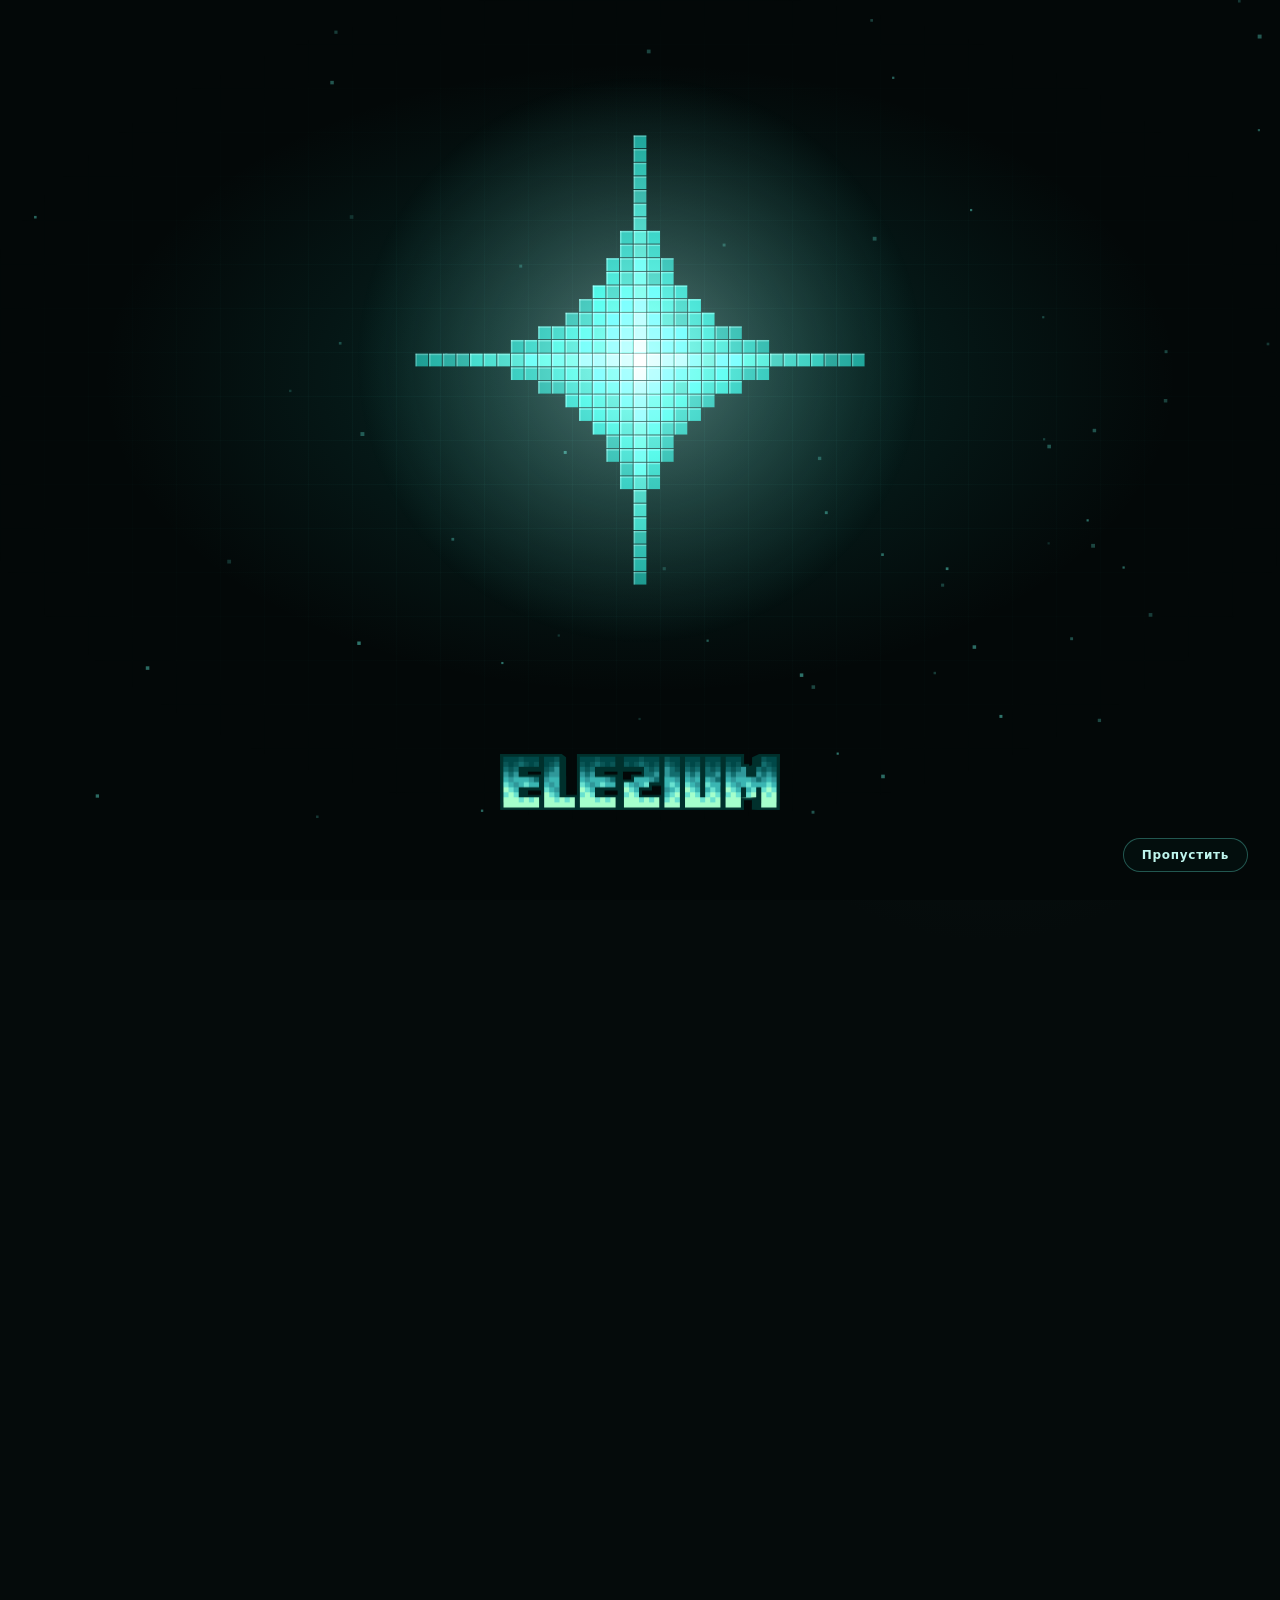
==== commit 880c8181: "Add files via upload" ====
--- a/more.html
+++ b/more.html
@@ -31,7 +31,7 @@
 <link rel="stylesheet" href="assets/css/fx.css">
 </head>
 <body class="antialiased">
-<div class="astrum-site"><header class="site-header"><a class="brand brand-logo brand-icon" href="index.html" aria-label="Elezium — на главную"><img src="assets/images/elezium-icon.png" alt="Elezium" width="192" height="192"></a><nav class="main-nav" aria-label="Главная навигация"><a class="" href="index.html"><svg class="nav-icon" xmlns="http://www.w3.org/2000/svg" width="20" height="20" viewBox="0 0 24 24" fill="none" stroke="currentColor" stroke-width="2" stroke-linecap="round" stroke-linejoin="round" aria-hidden="true"><path d="M15 21v-8a1 1 0 0 0-1-1h-4a1 1 0 0 0-1 1v8"></path><path d="M3 10a2 2 0 0 1 .709-1.528l7-5.999a2 2 0 0 1 2.582 0l7 5.999A2 2 0 0 1 21 10v9a2 2 0 0 1-2 2H5a2 2 0 0 1-2-2z"></path></svg><span>Главное</span></a><a class="" href="shop.html"><svg class="nav-icon" xmlns="http://www.w3.org/2000/svg" width="20" height="20" viewBox="0 0 24 24" fill="none" stroke="currentColor" stroke-width="2" stroke-linecap="round" stroke-linejoin="round" aria-hidden="true"><path d="M6 2 3 6v14a2 2 0 0 0 2 2h14a2 2 0 0 0 2-2V6l-3-4Z"></path><path d="M3 6h18"></path><path d="M16 10a4 4 0 0 1-8 0"></path></svg><span>Магазин</span></a><a class="" href="rules.html"><svg class="nav-icon" xmlns="http://www.w3.org/2000/svg" width="20" height="20" viewBox="0 0 24 24" fill="none" stroke="currentColor" stroke-width="2" stroke-linecap="round" stroke-linejoin="round" aria-hidden="true"><path d="M15 12h-5"></path><path d="M15 8h-5"></path><path d="M19 17V5a2 2 0 0 0-2-2H4"></path><path d="M8 21h12a2 2 0 0 0 2-2v-1a1 1 0 0 0-1-1H11a1 1 0 0 0-1 1v1a2 2 0 1 1-4 0V5a2 2 0 1 0-4 0v2a1 1 0 0 0 1 1h3"></path></svg><span>Правила</span></a><a class="" href="wiki.html"><svg class="nav-icon" xmlns="http://www.w3.org/2000/svg" width="20" height="20" viewBox="0 0 24 24" fill="none" stroke="currentColor" stroke-width="2" stroke-linecap="round" stroke-linejoin="round" aria-hidden="true"><path d="M12 7v14"></path><path d="M3 18a1 1 0 0 1-1-1V4a1 1 0 0 1 1-1h5a4 4 0 0 1 4 4 4 4 0 0 1 4-4h5a1 1 0 0 1 1 1v13a1 1 0 0 1-1 1h-6a3 3 0 0 0-3 3 3 3 0 0 0-3-3z"></path></svg><span>Вики</span></a></nav><div class="header-tools"><button class="theme-toggle" type="button" aria-label="Сменить тему: светлая или тёмная" title="Сменить тему"><svg class="icon-sun" xmlns="http://www.w3.org/2000/svg" width="18" height="18" viewBox="0 0 24 24" fill="none" stroke="currentColor" stroke-width="2" stroke-linecap="round" stroke-linejoin="round" aria-hidden="true"><circle cx="12" cy="12" r="4"></circle><path d="M12 2v2"></path><path d="M12 20v2"></path><path d="m4.93 4.93 1.41 1.41"></path><path d="m17.66 17.66 1.41 1.41"></path><path d="M2 12h2"></path><path d="M20 12h2"></path><path d="m6.34 17.66-1.41 1.41"></path><path d="m19.07 4.93-1.41 1.41"></path></svg><svg class="icon-moon" xmlns="http://www.w3.org/2000/svg" width="18" height="18" viewBox="0 0 24 24" fill="none" stroke="currentColor" stroke-width="2" stroke-linecap="round" stroke-linejoin="round" aria-hidden="true"><path d="M12 3a6 6 0 0 0 9 9 9 9 0 1 1-9-9Z"></path></svg></button><a href="https://discord.gg/e6pXG4M3T2" target="_blank" rel="noopener noreferrer" class="header-cta"><svg class="cta-icon" xmlns="http://www.w3.org/2000/svg" width="18" height="18" viewBox="0 0 24 24" fill="none" stroke="currentColor" stroke-width="2" stroke-linecap="round" stroke-linejoin="round" aria-hidden="true"><line x1="6" x2="10" y1="11" y2="11"/><line x1="8" x2="8" y1="9" y2="13"/><line x1="15" x2="15.01" y1="12" y2="12"/><line x1="18" x2="18.01" y1="10" y2="10"/><path d="M17.32 5H6.68a4 4 0 0 0-3.978 3.59c-.006.052-.01.101-.017.152C2.604 9.416 2 14.456 2 16a3 3 0 0 0 3 3c1 0 1.5-.5 2-1l1.414-1.414A2 2 0 0 1 9.828 16h4.344a2 2 0 0 1 1.414.586L17 18c.5.5 1 1 2 1a3 3 0 0 0 3-3c0-1.545-.604-6.584-.685-7.258-.007-.05-.011-.1-.017-.151A4 4 0 0 0 17.32 5z"/></svg><span>Начать играть</span></a></div><button class="menu-toggle" aria-label="Открыть меню"><svg xmlns="http://www.w3.org/2000/svg" width="24" height="24" viewBox="0 0 24 24" fill="none" stroke="currentColor" stroke-width="2" stroke-linecap="round" stroke-linejoin="round" class="lucide lucide-menu" aria-hidden="true"><path d="M4 5h16"></path><path d="M4 12h16"></path><path d="M4 19h16"></path></svg></button></header><main><section class="wrap inner-page qa-page"><div class="breadcrumbs"><a href="index.html">Главное</a><svg xmlns="http://www.w3.org/2000/svg" width="14" height="14" viewBox="0 0 24 24" fill="none" stroke="currentColor" stroke-width="2" stroke-linecap="round" stroke-linejoin="round" class="lucide lucide-chevron-right" aria-hidden="true"><path d="m9 18 6-6-6-6"></path></svg><span>Прочее</span></div><span class="eyebrow">ELEZIUM / ВОПРОСЫ И ОТВЕТЫ</span><h1>На любой вопрос<br>найдётся ответ.</h1><p class="page-intro">Самое важное о подключении, сообществе и поддержке.</p><div class="qa-tools"><label class="qa-search"><svg xmlns="http://www.w3.org/2000/svg" viewBox="0 0 24 24" fill="none" stroke="currentColor" stroke-width="1.9" stroke-linecap="round" stroke-linejoin="round" aria-hidden="true"><circle cx="11" cy="11" r="8"/><path d="m21 21-4.3-4.3"/></svg><input type="search" id="qa-search" placeholder="Найти вопрос…" autocomplete="off" aria-label="Поиск по вопросам"></label><nav class="qa-tabs" aria-label="Разделы"><a href="#qa-join">Подключение</a><a href="#qa-community">Сообщество и поддержка</a></nav></div><div class="qa-groups"><section class="qa-group" id="qa-join"><h2 class="qa-group-title"><span class="qa-gicon"><svg xmlns="http://www.w3.org/2000/svg" viewBox="0 0 24 24" fill="none" stroke="currentColor" stroke-width="1.9" stroke-linecap="round" stroke-linejoin="round" aria-hidden="true"><path d="M12 22v-5"/><path d="M9 8V2"/><path d="M15 8V2"/><path d="M18 8v5a4 4 0 0 1-4 4h-4a4 4 0 0 1-4-4V8Z"/></svg></span><span>Подключение</span><small>4 вопроса</small></h2><div class="qa-list"><details class="qa-item" open><summary><span class="qa-ico"><svg xmlns="http://www.w3.org/2000/svg" viewBox="0 0 24 24" fill="none" stroke="currentColor" stroke-width="1.9" stroke-linecap="round" stroke-linejoin="round" aria-hidden="true"><path d="m21 2-9.6 9.6"/><circle cx="7.5" cy="15.5" r="5.5"/><path d="m21 2-3 3 2 2 3-3"/></svg></span><span class="qa-q">Нужна ли лицензия Minecraft?</span><span class="qa-plus"><svg xmlns="http://www.w3.org/2000/svg" viewBox="0 0 24 24" fill="none" stroke="currentColor" stroke-width="1.9" stroke-linecap="round" stroke-linejoin="round" aria-hidden="true"><path d="M5 12h14"/><path d="M12 5v14"/></svg></span></summary><div class="qa-a"><p>Нет. Для подключения к Elezium лицензия не требуется.</p></div></details><details class="qa-item"><summary><span class="qa-ico"><svg xmlns="http://www.w3.org/2000/svg" viewBox="0 0 24 24" fill="none" stroke="currentColor" stroke-width="1.9" stroke-linecap="round" stroke-linejoin="round" aria-hidden="true"><path d="M13 4h3a2 2 0 0 1 2 2v14"/><path d="M2 20h3"/><path d="M13 20h9"/><path d="M10 12v.01"/><path d="M13 4.562v16.157a1 1 0 0 1-1.242.97L5 20V5.562a2 2 0 0 1 1.515-1.94l4-1A2 2 0 0 1 13 4.561Z"/></svg></span><span class="qa-q">Как попасть на сервер?</span><span class="qa-plus"><svg xmlns="http://www.w3.org/2000/svg" viewBox="0 0 24 24" fill="none" stroke="currentColor" stroke-width="1.9" stroke-linecap="round" stroke-linejoin="round" aria-hidden="true"><path d="M5 12h14"/><path d="M12 5v14"/></svg></span></summary><div class="qa-a"><p>Заявка не нужна. Зайдите в наш Discord, затем на сервер и зарегистрируйтесь: в игре появится код. Отправьте его в канал привязки в Discord, и всё готово.</p></div></details><details class="qa-item"><summary><span class="qa-ico"><svg xmlns="http://www.w3.org/2000/svg" viewBox="0 0 24 24" fill="none" stroke="currentColor" stroke-width="1.9" stroke-linecap="round" stroke-linejoin="round" aria-hidden="true"><path d="M21 8a2 2 0 0 0-1-1.73l-7-4a2 2 0 0 0-2 0l-7 4A2 2 0 0 0 3 8v8a2 2 0 0 0 1 1.73l7 4a2 2 0 0 0 2 0l7-4A2 2 0 0 0 21 16Z"/><path d="m3.3 7 8.7 5 8.7-5"/><path d="M12 22V12"/></svg></span><span class="qa-q">Какая версия Minecraft нужна?</span><span class="qa-plus"><svg xmlns="http://www.w3.org/2000/svg" viewBox="0 0 24 24" fill="none" stroke="currentColor" stroke-width="1.9" stroke-linecap="round" stroke-linejoin="round" aria-hidden="true"><path d="M5 12h14"/><path d="M12 5v14"/></svg></span></summary><div class="qa-a"><p>Сервер поддерживает версии <strong>1.21.11–26.2</strong>. Рекомендуемая версия — <strong>26.2</strong>.</p></div></details><details class="qa-item"><summary><span class="qa-ico"><svg xmlns="http://www.w3.org/2000/svg" viewBox="0 0 24 24" fill="none" stroke="currentColor" stroke-width="1.9" stroke-linecap="round" stroke-linejoin="round" aria-hidden="true"><circle cx="12" cy="12" r="10"/><path d="M12 2a14.5 14.5 0 0 0 0 20 14.5 14.5 0 0 0 0-20"/><path d="M2 12h20"/></svg></span><span class="qa-q">Какие есть запасные адреса?</span><span class="qa-plus"><svg xmlns="http://www.w3.org/2000/svg" viewBox="0 0 24 24" fill="none" stroke="currentColor" stroke-width="1.9" stroke-linecap="round" stroke-linejoin="round" aria-hidden="true"><path d="M5 12h14"/><path d="M12 5v14"/></svg></span></summary><div class="qa-a"><p>Основной адрес — <strong>vanillatech.site</strong>. Если он не открывается, попробуйте один из запасных:</p><div class="qa-addrs"><code class="qa-addr">vanillatech.site</code><code class="qa-addr">mc.vanillatech.site</code><code class="qa-addr">game.vanillatech.site</code><code class="qa-addr">play.vanillatech.site</code></div></div></details></div></section><section class="qa-group" id="qa-community"><h2 class="qa-group-title"><span class="qa-gicon"><svg xmlns="http://www.w3.org/2000/svg" viewBox="0 0 24 24" fill="none" stroke="currentColor" stroke-width="1.9" stroke-linecap="round" stroke-linejoin="round" aria-hidden="true"><path d="M7.9 20A9 9 0 1 0 4 16.1L2 22Z"/></svg></span><span>Сообщество и поддержка</span><small>3 вопроса</small></h2><div class="qa-list"><details class="qa-item"><summary><span class="qa-ico"><svg xmlns="http://www.w3.org/2000/svg" viewBox="0 0 24 24" fill="none" stroke="currentColor" stroke-width="1.9" stroke-linecap="round" stroke-linejoin="round" aria-hidden="true"><path d="M8 2v4"/><path d="M16 2v4"/><rect width="18" height="18" x="3" y="4" rx="2"/><path d="M3 10h18"/></svg></span><span class="qa-q">Когда начался текущий сезон?</span><span class="qa-plus"><svg xmlns="http://www.w3.org/2000/svg" viewBox="0 0 24 24" fill="none" stroke="currentColor" stroke-width="1.9" stroke-linecap="round" stroke-linejoin="round" aria-hidden="true"><path d="M5 12h14"/><path d="M12 5v14"/></svg></span></summary><div class="qa-a"><p>Первый сезон шёл с 1 июля до 20 августа 2026 года. <strong>25 августа</strong> начался второй сезон, он идёт сейчас.</p></div></details><details class="qa-item"><summary><span class="qa-ico"><svg xmlns="http://www.w3.org/2000/svg" viewBox="0 0 24 24" fill="none" stroke="currentColor" stroke-width="1.9" stroke-linecap="round" stroke-linejoin="round" aria-hidden="true"><path d="M16 21v-2a4 4 0 0 0-4-4H6a4 4 0 0 0-4 4v2"/><circle cx="9" cy="7" r="4"/><path d="M22 21v-2a4 4 0 0 0-3-3.87"/><path d="M16 3.13a4 4 0 0 1 0 7.75"/></svg></span><span class="qa-q">Обязательно ли участвовать в РП?</span><span class="qa-plus"><svg xmlns="http://www.w3.org/2000/svg" viewBox="0 0 24 24" fill="none" stroke="currentColor" stroke-width="1.9" stroke-linecap="round" stroke-linejoin="round" aria-hidden="true"><path d="M5 12h14"/><path d="M12 5v14"/></svg></span></summary><div class="qa-a"><p>Нет. Elezium — полу-РП проект: города, министры и другие структуры существуют, но участие в РП добровольное.</p></div></details><details class="qa-item"><summary><span class="qa-ico"><svg xmlns="http://www.w3.org/2000/svg" viewBox="0 0 24 24" fill="none" stroke="currentColor" stroke-width="1.9" stroke-linecap="round" stroke-linejoin="round" aria-hidden="true"><path d="M20 13c0 5-3.5 7.5-7.66 8.95a1 1 0 0 1-.67-.01C7.5 20.5 4 18 4 13V6a1 1 0 0 1 1-1c2 0 4.5-1.2 6.24-2.72a1.17 1.17 0 0 1 1.52 0C14.51 3.81 17 5 19 5a1 1 0 0 1 1 1z"/><path d="M12 8v4"/><path d="M12 16h.01"/></svg></span><span class="qa-q">Что делать при бане в Discord?</span><span class="qa-plus"><svg xmlns="http://www.w3.org/2000/svg" viewBox="0 0 24 24" fill="none" stroke="currentColor" stroke-width="1.9" stroke-linecap="round" stroke-linejoin="round" aria-hidden="true"><path d="M5 12h14"/><path d="M12 5v14"/></svg></span></summary><div class="qa-a"><p>Напишите в личные сообщения Discord пользователю <strong>@izumosaku</strong>. Покупка разбана не гарантирует снятие блокировки.</p></div></details></div></section><p class="qa-empty" id="qa-empty" hidden>Ничего не нашли. Спросите в Discord, там быстро ответят.</p></div><div class="qa-support"><div class="qa-support-text"><span class="qa-support-ico"><svg xmlns="http://www.w3.org/2000/svg" viewBox="0 0 24 24" fill="none" stroke="currentColor" stroke-width="1.9" stroke-linecap="round" stroke-linejoin="round" aria-hidden="true"><path d="M7.9 20A9 9 0 1 0 4 16.1L2 22Z"/></svg></span><div><h3>Остались вопросы?</h3><p>Команда Elezium рядом: пишите в Discord или Telegram.</p></div></div><div class="qa-support-actions"><a href="https://discord.gg/e6pXG4M3T2" target="_blank" rel="noopener noreferrer" class="button primary"><span>В сообщество</span><svg xmlns="http://www.w3.org/2000/svg" viewBox="0 0 24 24" fill="none" stroke="currentColor" stroke-width="1.9" stroke-linecap="round" stroke-linejoin="round" aria-hidden="true"><path d="M7 7h10v10"/><path d="M7 17 17 7"/></svg></a><a href="https://t.me/elezium_vanilla" target="_blank" rel="noopener noreferrer" class="qa-chip"><svg xmlns="http://www.w3.org/2000/svg" viewBox="0 0 24 24" fill="none" stroke="currentColor" stroke-width="1.9" stroke-linecap="round" stroke-linejoin="round" aria-hidden="true"><path d="m22 2-7 20-4-9-9-4Z"/><path d="M22 2 11 13"/></svg><span>Telegram</span></a><a href="https://youtube.com/@ibronci?si=vXo2a5nCGQvkY5sm" target="_blank" rel="noopener noreferrer" class="qa-chip"><svg xmlns="http://www.w3.org/2000/svg" viewBox="0 0 24 24" fill="none" stroke="currentColor" stroke-width="1.9" stroke-linecap="round" stroke-linejoin="round" aria-hidden="true"><path d="M2.5 17a24.12 24.12 0 0 1 0-10 2 2 0 0 1 1.4-1.4 49.56 49.56 0 0 1 16.2 0A2 2 0 0 1 21.5 7a24.12 24.12 0 0 1 0 10 2 2 0 0 1-1.4 1.4 49.55 49.55 0 0 1-16.2 0A2 2 0 0 1 2.5 17"/><path d="m10 15 5-3-5-3z"/></svg><span>YouTube</span></a></div></div></section></main><footer class="site-footer wrap"><div class="footer-top"><div class="footer-brand"><a class="brand brand-logo footer-logo" href="index.html" aria-label="Elezium — на главную"><img src="assets/images/elezium-wordmark.png" alt="Elezium" width="1118" height="225" loading="lazy"></a></div><div class="footer-links"><a href="rules.html">Правила</a><a href="shop.html">Магазин</a></div></div><div class="footer-bottom"><span>© 2026 Elezium</span><span>Независимый проект. Не связан с Mojang или Microsoft.</span><span>Сделано для своих <span class="accent">✦</span></span></div></footer></div>
+<div class="astrum-site"><header class="site-header"><a class="brand brand-logo brand-word" href="index.html" aria-label="Elezium — на главную"><img src="assets/images/elezium-wordmark.png" alt="Elezium" width="1118" height="225"></a><nav class="main-nav" aria-label="Главная навигация"><a class="" href="index.html"><svg class="nav-icon" xmlns="http://www.w3.org/2000/svg" width="20" height="20" viewBox="0 0 24 24" fill="none" stroke="currentColor" stroke-width="2" stroke-linecap="round" stroke-linejoin="round" aria-hidden="true"><path d="M15 21v-8a1 1 0 0 0-1-1h-4a1 1 0 0 0-1 1v8"></path><path d="M3 10a2 2 0 0 1 .709-1.528l7-5.999a2 2 0 0 1 2.582 0l7 5.999A2 2 0 0 1 21 10v9a2 2 0 0 1-2 2H5a2 2 0 0 1-2-2z"></path></svg><span>Главное</span></a><a class="" href="shop.html"><svg class="nav-icon" xmlns="http://www.w3.org/2000/svg" width="20" height="20" viewBox="0 0 24 24" fill="none" stroke="currentColor" stroke-width="2" stroke-linecap="round" stroke-linejoin="round" aria-hidden="true"><path d="M6 2 3 6v14a2 2 0 0 0 2 2h14a2 2 0 0 0 2-2V6l-3-4Z"></path><path d="M3 6h18"></path><path d="M16 10a4 4 0 0 1-8 0"></path></svg><span>Магазин</span></a><a class="" href="rules.html"><svg class="nav-icon" xmlns="http://www.w3.org/2000/svg" width="20" height="20" viewBox="0 0 24 24" fill="none" stroke="currentColor" stroke-width="2" stroke-linecap="round" stroke-linejoin="round" aria-hidden="true"><path d="M15 12h-5"></path><path d="M15 8h-5"></path><path d="M19 17V5a2 2 0 0 0-2-2H4"></path><path d="M8 21h12a2 2 0 0 0 2-2v-1a1 1 0 0 0-1-1H11a1 1 0 0 0-1 1v1a2 2 0 1 1-4 0V5a2 2 0 1 0-4 0v2a1 1 0 0 0 1 1h3"></path></svg><span>Правила</span></a><a class="" href="wiki.html"><svg class="nav-icon" xmlns="http://www.w3.org/2000/svg" width="20" height="20" viewBox="0 0 24 24" fill="none" stroke="currentColor" stroke-width="2" stroke-linecap="round" stroke-linejoin="round" aria-hidden="true"><path d="M12 7v14"></path><path d="M3 18a1 1 0 0 1-1-1V4a1 1 0 0 1 1-1h5a4 4 0 0 1 4 4 4 4 0 0 1 4-4h5a1 1 0 0 1 1 1v13a1 1 0 0 1-1 1h-6a3 3 0 0 0-3 3 3 3 0 0 0-3-3z"></path></svg><span>Вики</span></a></nav><div class="header-tools"><button class="theme-toggle" type="button" aria-label="Сменить тему: светлая или тёмная" title="Сменить тему"><svg class="icon-sun" xmlns="http://www.w3.org/2000/svg" width="18" height="18" viewBox="0 0 24 24" fill="none" stroke="currentColor" stroke-width="2" stroke-linecap="round" stroke-linejoin="round" aria-hidden="true"><circle cx="12" cy="12" r="4"></circle><path d="M12 2v2"></path><path d="M12 20v2"></path><path d="m4.93 4.93 1.41 1.41"></path><path d="m17.66 17.66 1.41 1.41"></path><path d="M2 12h2"></path><path d="M20 12h2"></path><path d="m6.34 17.66-1.41 1.41"></path><path d="m19.07 4.93-1.41 1.41"></path></svg><svg class="icon-moon" xmlns="http://www.w3.org/2000/svg" width="18" height="18" viewBox="0 0 24 24" fill="none" stroke="currentColor" stroke-width="2" stroke-linecap="round" stroke-linejoin="round" aria-hidden="true"><path d="M12 3a6 6 0 0 0 9 9 9 9 0 1 1-9-9Z"></path></svg></button><a href="https://discord.gg/e6pXG4M3T2" target="_blank" rel="noopener noreferrer" class="header-cta"><svg class="cta-icon" xmlns="http://www.w3.org/2000/svg" width="18" height="18" viewBox="0 0 24 24" fill="none" stroke="currentColor" stroke-width="2" stroke-linecap="round" stroke-linejoin="round" aria-hidden="true"><path d="M7.9 20A9 9 0 1 0 4 16.1L2 22Z"/></svg><span>Наш Discord</span><svg class="cta-arrow" xmlns="http://www.w3.org/2000/svg" width="14" height="14" viewBox="0 0 24 24" fill="none" stroke="currentColor" stroke-width="2.2" stroke-linecap="round" stroke-linejoin="round" aria-hidden="true"><path d="M7 7h10v10"/><path d="M7 17 17 7"/></svg></a></div><button class="menu-toggle" aria-label="Открыть меню"><svg xmlns="http://www.w3.org/2000/svg" width="24" height="24" viewBox="0 0 24 24" fill="none" stroke="currentColor" stroke-width="2" stroke-linecap="round" stroke-linejoin="round" class="lucide lucide-menu" aria-hidden="true"><path d="M4 5h16"></path><path d="M4 12h16"></path><path d="M4 19h16"></path></svg></button></header><main><section class="wrap inner-page qa-page"><div class="breadcrumbs"><a href="index.html">Главное</a><svg xmlns="http://www.w3.org/2000/svg" width="14" height="14" viewBox="0 0 24 24" fill="none" stroke="currentColor" stroke-width="2" stroke-linecap="round" stroke-linejoin="round" class="lucide lucide-chevron-right" aria-hidden="true"><path d="m9 18 6-6-6-6"></path></svg><span>Прочее</span></div><span class="eyebrow">ELEZIUM / ВОПРОСЫ И ОТВЕТЫ</span><h1>На любой вопрос<br>найдётся ответ.</h1><p class="page-intro">Самое важное о подключении, сообществе и поддержке.</p><div class="qa-tools"><label class="qa-search"><svg xmlns="http://www.w3.org/2000/svg" viewBox="0 0 24 24" fill="none" stroke="currentColor" stroke-width="1.9" stroke-linecap="round" stroke-linejoin="round" aria-hidden="true"><circle cx="11" cy="11" r="8"/><path d="m21 21-4.3-4.3"/></svg><input type="search" id="qa-search" placeholder="Найти вопрос…" autocomplete="off" aria-label="Поиск по вопросам"></label><nav class="qa-tabs" aria-label="Разделы"><a href="#qa-join">Подключение</a><a href="#qa-community">Сообщество и поддержка</a></nav></div><div class="qa-groups"><section class="qa-group" id="qa-join"><h2 class="qa-group-title"><span class="qa-gicon"><svg xmlns="http://www.w3.org/2000/svg" viewBox="0 0 24 24" fill="none" stroke="currentColor" stroke-width="1.9" stroke-linecap="round" stroke-linejoin="round" aria-hidden="true"><path d="M12 22v-5"/><path d="M9 8V2"/><path d="M15 8V2"/><path d="M18 8v5a4 4 0 0 1-4 4h-4a4 4 0 0 1-4-4V8Z"/></svg></span><span>Подключение</span><small>4 вопроса</small></h2><div class="qa-list"><details class="qa-item" open><summary><span class="qa-ico"><svg xmlns="http://www.w3.org/2000/svg" viewBox="0 0 24 24" fill="none" stroke="currentColor" stroke-width="1.9" stroke-linecap="round" stroke-linejoin="round" aria-hidden="true"><path d="m21 2-9.6 9.6"/><circle cx="7.5" cy="15.5" r="5.5"/><path d="m21 2-3 3 2 2 3-3"/></svg></span><span class="qa-q">Нужна ли лицензия Minecraft?</span><span class="qa-plus"><svg xmlns="http://www.w3.org/2000/svg" viewBox="0 0 24 24" fill="none" stroke="currentColor" stroke-width="1.9" stroke-linecap="round" stroke-linejoin="round" aria-hidden="true"><path d="M5 12h14"/><path d="M12 5v14"/></svg></span></summary><div class="qa-a"><p>Нет. Для подключения к Elezium лицензия не требуется.</p></div></details><details class="qa-item"><summary><span class="qa-ico"><svg xmlns="http://www.w3.org/2000/svg" viewBox="0 0 24 24" fill="none" stroke="currentColor" stroke-width="1.9" stroke-linecap="round" stroke-linejoin="round" aria-hidden="true"><path d="M13 4h3a2 2 0 0 1 2 2v14"/><path d="M2 20h3"/><path d="M13 20h9"/><path d="M10 12v.01"/><path d="M13 4.562v16.157a1 1 0 0 1-1.242.97L5 20V5.562a2 2 0 0 1 1.515-1.94l4-1A2 2 0 0 1 13 4.561Z"/></svg></span><span class="qa-q">Как попасть на сервер?</span><span class="qa-plus"><svg xmlns="http://www.w3.org/2000/svg" viewBox="0 0 24 24" fill="none" stroke="currentColor" stroke-width="1.9" stroke-linecap="round" stroke-linejoin="round" aria-hidden="true"><path d="M5 12h14"/><path d="M12 5v14"/></svg></span></summary><div class="qa-a"><p>Заявка не нужна. Зайдите в наш Discord, затем на сервер и зарегистрируйтесь: в игре появится код. Отправьте его в канал привязки в Discord, и всё готово.</p></div></details><details class="qa-item"><summary><span class="qa-ico"><svg xmlns="http://www.w3.org/2000/svg" viewBox="0 0 24 24" fill="none" stroke="currentColor" stroke-width="1.9" stroke-linecap="round" stroke-linejoin="round" aria-hidden="true"><path d="M21 8a2 2 0 0 0-1-1.73l-7-4a2 2 0 0 0-2 0l-7 4A2 2 0 0 0 3 8v8a2 2 0 0 0 1 1.73l7 4a2 2 0 0 0 2 0l7-4A2 2 0 0 0 21 16Z"/><path d="m3.3 7 8.7 5 8.7-5"/><path d="M12 22V12"/></svg></span><span class="qa-q">Какая версия Minecraft нужна?</span><span class="qa-plus"><svg xmlns="http://www.w3.org/2000/svg" viewBox="0 0 24 24" fill="none" stroke="currentColor" stroke-width="1.9" stroke-linecap="round" stroke-linejoin="round" aria-hidden="true"><path d="M5 12h14"/><path d="M12 5v14"/></svg></span></summary><div class="qa-a"><p>Сервер поддерживает версии <strong>1.21.11–26.2</strong>. Рекомендуемая версия — <strong>26.2</strong>.</p></div></details><details class="qa-item"><summary><span class="qa-ico"><svg xmlns="http://www.w3.org/2000/svg" viewBox="0 0 24 24" fill="none" stroke="currentColor" stroke-width="1.9" stroke-linecap="round" stroke-linejoin="round" aria-hidden="true"><circle cx="12" cy="12" r="10"/><path d="M12 2a14.5 14.5 0 0 0 0 20 14.5 14.5 0 0 0 0-20"/><path d="M2 12h20"/></svg></span><span class="qa-q">Какие есть запасные адреса?</span><span class="qa-plus"><svg xmlns="http://www.w3.org/2000/svg" viewBox="0 0 24 24" fill="none" stroke="currentColor" stroke-width="1.9" stroke-linecap="round" stroke-linejoin="round" aria-hidden="true"><path d="M5 12h14"/><path d="M12 5v14"/></svg></span></summary><div class="qa-a"><p>Основной адрес — <strong>vanillatech.site</strong>. Если он не открывается, попробуйте один из запасных:</p><div class="qa-addrs"><code class="qa-addr">vanillatech.site</code><code class="qa-addr">mc.vanillatech.site</code><code class="qa-addr">game.vanillatech.site</code><code class="qa-addr">play.vanillatech.site</code></div></div></details></div></section><section class="qa-group" id="qa-community"><h2 class="qa-group-title"><span class="qa-gicon"><svg xmlns="http://www.w3.org/2000/svg" viewBox="0 0 24 24" fill="none" stroke="currentColor" stroke-width="1.9" stroke-linecap="round" stroke-linejoin="round" aria-hidden="true"><path d="M7.9 20A9 9 0 1 0 4 16.1L2 22Z"/></svg></span><span>Сообщество и поддержка</span><small>3 вопроса</small></h2><div class="qa-list"><details class="qa-item"><summary><span class="qa-ico"><svg xmlns="http://www.w3.org/2000/svg" viewBox="0 0 24 24" fill="none" stroke="currentColor" stroke-width="1.9" stroke-linecap="round" stroke-linejoin="round" aria-hidden="true"><path d="M8 2v4"/><path d="M16 2v4"/><rect width="18" height="18" x="3" y="4" rx="2"/><path d="M3 10h18"/></svg></span><span class="qa-q">Когда начался текущий сезон?</span><span class="qa-plus"><svg xmlns="http://www.w3.org/2000/svg" viewBox="0 0 24 24" fill="none" stroke="currentColor" stroke-width="1.9" stroke-linecap="round" stroke-linejoin="round" aria-hidden="true"><path d="M5 12h14"/><path d="M12 5v14"/></svg></span></summary><div class="qa-a"><p>Первый сезон шёл с 1 июля до 20 августа 2026 года. <strong>25 августа</strong> начался второй сезон, он идёт сейчас.</p></div></details><details class="qa-item"><summary><span class="qa-ico"><svg xmlns="http://www.w3.org/2000/svg" viewBox="0 0 24 24" fill="none" stroke="currentColor" stroke-width="1.9" stroke-linecap="round" stroke-linejoin="round" aria-hidden="true"><path d="M16 21v-2a4 4 0 0 0-4-4H6a4 4 0 0 0-4 4v2"/><circle cx="9" cy="7" r="4"/><path d="M22 21v-2a4 4 0 0 0-3-3.87"/><path d="M16 3.13a4 4 0 0 1 0 7.75"/></svg></span><span class="qa-q">Обязательно ли участвовать в РП?</span><span class="qa-plus"><svg xmlns="http://www.w3.org/2000/svg" viewBox="0 0 24 24" fill="none" stroke="currentColor" stroke-width="1.9" stroke-linecap="round" stroke-linejoin="round" aria-hidden="true"><path d="M5 12h14"/><path d="M12 5v14"/></svg></span></summary><div class="qa-a"><p>Нет. Elezium — полу-РП проект: города, министры и другие структуры существуют, но участие в РП добровольное.</p></div></details><details class="qa-item"><summary><span class="qa-ico"><svg xmlns="http://www.w3.org/2000/svg" viewBox="0 0 24 24" fill="none" stroke="currentColor" stroke-width="1.9" stroke-linecap="round" stroke-linejoin="round" aria-hidden="true"><path d="M20 13c0 5-3.5 7.5-7.66 8.95a1 1 0 0 1-.67-.01C7.5 20.5 4 18 4 13V6a1 1 0 0 1 1-1c2 0 4.5-1.2 6.24-2.72a1.17 1.17 0 0 1 1.52 0C14.51 3.81 17 5 19 5a1 1 0 0 1 1 1z"/><path d="M12 8v4"/><path d="M12 16h.01"/></svg></span><span class="qa-q">Что делать при бане в Discord?</span><span class="qa-plus"><svg xmlns="http://www.w3.org/2000/svg" viewBox="0 0 24 24" fill="none" stroke="currentColor" stroke-width="1.9" stroke-linecap="round" stroke-linejoin="round" aria-hidden="true"><path d="M5 12h14"/><path d="M12 5v14"/></svg></span></summary><div class="qa-a"><p>Напишите в личные сообщения Discord пользователю <strong>@izumosaku</strong>. Покупка разбана не гарантирует снятие блокировки.</p></div></details></div></section><p class="qa-empty" id="qa-empty" hidden>Ничего не нашли. Спросите в Discord, там быстро ответят.</p></div><div class="qa-support"><div class="qa-support-text"><span class="qa-support-ico"><svg xmlns="http://www.w3.org/2000/svg" viewBox="0 0 24 24" fill="none" stroke="currentColor" stroke-width="1.9" stroke-linecap="round" stroke-linejoin="round" aria-hidden="true"><path d="M7.9 20A9 9 0 1 0 4 16.1L2 22Z"/></svg></span><div><h3>Остались вопросы?</h3><p>Команда Elezium рядом: пишите в Discord или Telegram.</p></div></div><div class="qa-support-actions"><a href="https://discord.gg/e6pXG4M3T2" target="_blank" rel="noopener noreferrer" class="button primary"><span>В сообщество</span><svg xmlns="http://www.w3.org/2000/svg" viewBox="0 0 24 24" fill="none" stroke="currentColor" stroke-width="1.9" stroke-linecap="round" stroke-linejoin="round" aria-hidden="true"><path d="M7 7h10v10"/><path d="M7 17 17 7"/></svg></a><a href="https://t.me/elezium_vanilla" target="_blank" rel="noopener noreferrer" class="qa-chip"><svg xmlns="http://www.w3.org/2000/svg" viewBox="0 0 24 24" fill="none" stroke="currentColor" stroke-width="1.9" stroke-linecap="round" stroke-linejoin="round" aria-hidden="true"><path d="m22 2-7 20-4-9-9-4Z"/><path d="M22 2 11 13"/></svg><span>Telegram</span></a><a href="https://youtube.com/@ibronci?si=vXo2a5nCGQvkY5sm" target="_blank" rel="noopener noreferrer" class="qa-chip"><svg xmlns="http://www.w3.org/2000/svg" viewBox="0 0 24 24" fill="none" stroke="currentColor" stroke-width="1.9" stroke-linecap="round" stroke-linejoin="round" aria-hidden="true"><path d="M2.5 17a24.12 24.12 0 0 1 0-10 2 2 0 0 1 1.4-1.4 49.56 49.56 0 0 1 16.2 0A2 2 0 0 1 21.5 7a24.12 24.12 0 0 1 0 10 2 2 0 0 1-1.4 1.4 49.55 49.55 0 0 1-16.2 0A2 2 0 0 1 2.5 17"/><path d="m10 15 5-3-5-3z"/></svg><span>YouTube</span></a></div></div></section></main><footer class="site-footer wrap"><div class="footer-top"><div class="footer-brand"><a class="brand brand-logo footer-logo" href="index.html" aria-label="Elezium — на главную"><img src="assets/images/elezium-wordmark.png" alt="Elezium" width="1118" height="225" loading="lazy"></a></div><div class="footer-links"><a href="rules.html">Правила</a><a href="shop.html">Магазин</a></div></div><div class="footer-bottom"><span>© 2026 Elezium</span><span>Независимый проект. Не связан с Mojang или Microsoft.</span><span>Сделано для своих <span class="accent">✦</span></span></div></footer></div>
 <script src="assets/js/main.js" defer></script>
 <script src="assets/js/fx.js" defer></script>
 </body>
--- a/assets/css/extra.css
+++ b/assets/css/extra.css
@@ -281,11 +281,14 @@
   border-color: rgba(92, 224, 207, 0.22);
 }
 
-.pixel-world .galaxy {
+.pixel-world .world-map {
   position: absolute;
-  top: 0;
-  left: 0;
+  inset: 0;
   z-index: -2;
+  width: 100%;
+  height: 100%;
+  object-fit: cover;
+  object-position: 70% 50%;
   image-rendering: pixelated;
 }
 
--- a/assets/css/fx.css
+++ b/assets/css/fx.css
@@ -7,12 +7,17 @@
   background: #030808;
   animation: fx-safe 0s 9s forwards;
 }
+
 html.wipe-in::before { animation-delay: 4s; }
+
 html[data-theme="light"].wipe-in::before { background: #f6efdb; }
+
 html.boot-on.boot-run::before,
 html.wipe-in.wipe-run::before { display: none; }
+
 html.boot-on,
 html.boot-on body { overflow: hidden; }
+
 @keyframes fx-safe { to { opacity: 0; visibility: hidden; } }
 
 #fx-boot {
@@ -26,6 +31,7 @@
   color: #d9f7f2;
   font-family: "Montserrat", system-ui, sans-serif;
 }
+
 #fx-boot::before {
   content: "";
   position: absolute;
@@ -37,8 +43,11 @@
   -webkit-mask-image: radial-gradient(ellipse 70% 60% at 50% 45%, #000, transparent 80%);
   mask-image: radial-gradient(ellipse 70% 60% at 50% 45%, #000, transparent 80%);
 }
+
 #fx-boot.out { background: transparent; }
+
 #fx-boot.out::before { opacity: 0; transition: opacity 0.3s; }
+
 #fx-boot canvas { position: absolute; inset: 0; width: 100%; height: 100%; display: block; }
 
 .fx-boot-ui {
@@ -53,7 +62,9 @@
   pointer-events: none;
   transition: opacity 0.35s ease;
 }
+
 #fx-boot.out .fx-boot-ui { opacity: 0; }
+
 .fx-boot-word {
   width: min(280px, 58vw);
   height: auto;
@@ -61,26 +72,9 @@
   transform: translateY(12px) scale(0.96);
   transition: opacity 0.7s ease, transform 0.8s cubic-bezier(0.16, 1, 0.3, 1);
 }
+
 .fx-boot-word.show { opacity: 1; transform: none; }
-.fx-boot-bar {
-  display: grid;
-  grid-template-columns: repeat(24, 1fr);
-  gap: 3px;
-  width: min(340px, 68vw);
-}
-.fx-boot-bar i { height: 9px; background: rgba(92, 224, 207, 0.13); transition: background 0.12s, box-shadow 0.12s; }
-.fx-boot-bar i.on { background: #5ce0cf; box-shadow: 0 0 9px rgba(92, 224, 207, 0.85); }
-.fx-boot-meta {
-  display: flex;
-  justify-content: space-between;
-  width: min(340px, 68vw);
-  font-family: "Unbounded", "Montserrat", sans-serif;
-  font-size: 11px;
-  font-weight: 500;
-  letter-spacing: 0.16em;
-  text-transform: uppercase;
-  color: #7aeadb;
-}
+
 .fx-boot-skip {
   position: absolute;
   right: clamp(16px, 3vw, 32px);
@@ -95,8 +89,10 @@
   cursor: pointer;
   transition: background 0.2s, color 0.2s;
 }
+
 .fx-boot-skip:hover,
 .fx-boot-skip:focus-visible { background: #5ce0cf; color: #04231f; outline: none; }
+
 #fx-boot.out .fx-boot-skip { opacity: 0; pointer-events: none; }
 
 .fx-wipe { position: fixed; inset: 0; width: 100%; height: 100%; z-index: 9998; pointer-events: none; display: block; }
@@ -107,6 +103,7 @@
   rotate: var(--ar, 0deg);
   scale: var(--as, 0.94);
 }
+
 html.asm-on [data-asm].asm-in {
   opacity: 1;
   translate: none;
@@ -118,13 +115,17 @@
     rotate 1s cubic-bezier(0.16, 1, 0.3, 1) var(--ad, 0ms),
     scale 1s cubic-bezier(0.16, 1, 0.3, 1) var(--ad, 0ms);
 }
+
 .fx-w { display: inline-block; white-space: nowrap; }
+
 .fx-ch { display: inline-block; }
+
 html.asm-on .fx-split:not(.asm-in) .fx-ch {
   opacity: 0;
   translate: var(--cx, 0px) var(--cy, 30px);
   rotate: var(--cr, 0deg);
 }
+
 html.asm-on .fx-split.asm-in .fx-ch {
   opacity: 1;
   translate: none;
@@ -136,6 +137,7 @@
 }
 
 #fx-dust { position: fixed; inset: 0; width: 100%; height: 100%; z-index: 2; pointer-events: none; display: block; }
+
 #fx-glow {
   position: fixed;
   left: 0;
@@ -152,33 +154,8 @@
   transition: opacity 0.4s ease;
   will-change: transform;
 }
+
 #fx-glow.on { opacity: 1; }
-
-#fx-xp {
-  position: fixed;
-  left: 50%;
-  bottom: 12px;
-  translate: -50% 0;
-  width: min(440px, 62vw);
-  z-index: 60;
-  pointer-events: none;
-  opacity: 0;
-  transition: opacity 0.35s ease;
-  display: flex;
-  flex-direction: column;
-  align-items: center;
-  gap: 4px;
-}
-#fx-xp.on { opacity: 1; }
-#fx-xp-lv {
-  font: 800 13px/1 "Unbounded", "Montserrat", sans-serif;
-  color: #7aeadb;
-  text-shadow: -1px 0 #021412, 1px 0 #021412, 0 -1px #021412, 0 1px #021412;
-}
-#fx-xp-bar { display: grid; grid-template-columns: repeat(20, 1fr); gap: 2px; width: 100%; }
-#fx-xp-bar i { height: 7px; background: rgba(255, 255, 255, 0.1); border: 1px solid rgba(0, 0, 0, 0.4); }
-#fx-xp-bar i.f { background: linear-gradient(#a3f2e6, #2fc0b0); box-shadow: 0 0 6px rgba(92, 224, 207, 0.6); }
-#fx-xp-bar i.h { background: linear-gradient(#a3f2e6, #2fc0b0); opacity: 0.45; }
 
 #fx-toast {
   position: fixed;
@@ -201,7 +178,9 @@
   pointer-events: none;
   transition: opacity 0.3s ease, translate 0.45s cubic-bezier(0.16, 1, 0.3, 1);
 }
+
 #fx-toast.on { opacity: 1; translate: -50% 0; }
+
 #fx-toast i { width: 10px; height: 10px; flex: none; background: #5ce0cf; box-shadow: 0 0 10px #5ce0cf; transform: rotate(45deg); }
 
 html body .fx-tilting {
@@ -222,12 +201,15 @@
   opacity: 0.8;
   transition: color 0.2s, opacity 0.2s;
 }
+
 .fx-replay:hover,
 .fx-replay:focus-visible { color: #5ce0cf; opacity: 1; outline: none; }
 
 .astrum-site { position: relative; }
+
 .astrum-site:not(.astrum-home)::before,
 .astrum-site:not(.astrum-home)::after { content: ""; position: absolute; pointer-events: none; z-index: 0; }
+
 .astrum-site:not(.astrum-home)::before {
   left: 0;
   right: 0;
@@ -238,6 +220,7 @@
     radial-gradient(ellipse 34% 60% at 92% 0%, rgba(92, 224, 207, 0.3), transparent 70%),
     radial-gradient(ellipse 50% 40% at 50% 0%, rgba(26, 167, 156, 0.18), transparent 72%);
 }
+
 .astrum-site:not(.astrum-home)::after {
   left: 0;
   right: 0;
@@ -250,6 +233,7 @@
   -webkit-mask-image: linear-gradient(#000 0%, transparent 85%);
   mask-image: linear-gradient(#000 0%, transparent 85%);
 }
+
 .astrum-site:not(.astrum-home) main,
 .astrum-site:not(.astrum-home) .site-footer { position: relative; z-index: 1; }
 
@@ -265,6 +249,7 @@
   gap: 16px;
   margin-top: clamp(28px, 4vw, 48px);
 }
+
 .bt {
   position: relative;
   display: flex;
@@ -281,6 +266,7 @@
   isolation: isolate;
   transition: border-color 0.25s ease, box-shadow 0.25s ease;
 }
+
 .bt::before {
   content: "";
   position: absolute;
@@ -290,10 +276,15 @@
   opacity: 0;
   transition: opacity 0.3s ease;
 }
+
 .bt:hover { border-color: var(--bt-line-hot); box-shadow: 0 18px 50px rgba(0, 0, 0, 0.35), 0 0 0 1px rgba(92, 224, 207, 0.08); }
+
 .bt:hover::before { opacity: 1; }
+
 .bt h3 { margin: 0 0 10px; font-size: clamp(18px, 1.5vw, 21px); line-height: 1.25; font-weight: 800; color: var(--bt-ink); }
+
 .bt p { margin: 0; font-size: 14px; line-height: 1.65; color: var(--bt-ink2); }
+
 .bt-tag {
   margin-top: auto;
   padding-top: 18px;
@@ -303,52 +294,15 @@
   text-transform: uppercase;
   color: var(--bt-tag);
 }
-.bt-season .bt-tag,
-.bt-ver .bt-tag,
-.bt-start .bt-tag { margin: 0 0 14px; padding: 0; }
-.bt-season,
-.bt-start { grid-column: span 2; }
+
+.bt-ver .bt-tag { margin: 0 0 14px; padding: 0; }
+
 .bt .text-link { margin-top: auto; padding-top: 18px; }
 
-.tl { width: 100%; margin-top: auto; padding-top: 24px; }
-.tl-bar { display: flex; gap: 4px; height: 18px; }
-.tl-bar i {
-  display: block;
-  min-width: 0;
-  height: 100%;
-  transform-origin: 0 50%;
-  transform: scaleX(0);
-  transition: transform 1.4s cubic-bezier(0.16, 1, 0.3, 1);
-}
-.tl-s1 { flex: var(--d1, 51) 1 0; background: repeating-linear-gradient(90deg, rgba(92, 224, 207, 0.5) 0 7px, transparent 7px 9px); transition-delay: 0.1s; }
-.tl-gap { flex: var(--dg, 4) 1 0; background: repeating-linear-gradient(90deg, rgba(255, 255, 255, 0.14) 0 3px, transparent 3px 7px); transition-delay: 0.9s; }
-.tl-s2 {
-  flex: var(--d2, 80) 1 0;
-  background: repeating-linear-gradient(90deg, #5ce0cf 0 7px, transparent 7px 9px);
-  filter: drop-shadow(0 0 7px rgba(92, 224, 207, 0.7));
-  transition-delay: 1.2s;
-  position: relative;
-}
-.tl-s2::after {
-  content: "";
-  position: absolute;
-  right: -2px;
-  top: -4px;
-  bottom: -4px;
-  width: 4px;
-  background: #d8fffa;
-  animation: bt-blink 1.1s steps(2) infinite;
-}
-.tl.is-in .tl-bar i { transform: scaleX(1); }
-.tl-legend { display: flex; justify-content: space-between; gap: 12px; flex-wrap: wrap; margin-top: 14px; font-size: 13px; color: var(--bt-ink2); }
-.tl-legend b { margin-right: 8px; font-family: "Unbounded", "Montserrat", sans-serif; font-size: 11px; font-weight: 700; letter-spacing: 0.06em; text-transform: uppercase; color: var(--bt-ink); }
-.tl-legend em { font-style: normal; font-weight: 800; color: var(--bt-tag); margin: 0 3px 0 0; }
-.tl-legend .live { display: inline-flex; align-items: center; gap: 0; }
-.tl-legend .live em { margin-left: 6px; }
-.tl-legend .live::before { content: ""; width: 8px; height: 8px; margin-right: 8px; border-radius: 50%; background: #5ce0cf; box-shadow: 0 0 0 0 rgba(92, 224, 207, 0.7); animation: bt-pulse 1.8s infinite; }
-
 .bt-cube { width: 92px; height: 92px; margin: 0 0 20px; filter: drop-shadow(0 12px 22px rgba(92, 224, 207, 0.32)); animation: bt-float 4.6s ease-in-out infinite; }
+
 .bt-heads { display: flex; margin-bottom: 24px; }
+
 .bt-head {
   position: relative;
   display: block;
@@ -359,14 +313,23 @@
   border-radius: 12px;
   animation: bt-bob 3.2s ease-in-out infinite;
 }
+
 .bt-head:first-child { margin-left: 0; }
+
 .bt-head.h1 { background: #5ce0cf; }
+
 .bt-head.h2 { background: #1aa79c; animation-delay: 0.25s; }
+
 .bt-head.h3 { background: #a3f2e6; animation-delay: 0.5s; }
+
 .bt-head.h4 { background: #2fc0b0; animation-delay: 0.75s; }
+
 .bt-head b { position: absolute; top: 16px; width: 7px; height: 7px; background: #04231f; }
+
 .bt-head b:first-child { left: 9px; }
+
 .bt-head b + b { right: 9px; }
+
 .bt-shield {
   display: grid;
   place-items: center;
@@ -379,7 +342,9 @@
   color: #5ce0cf;
   box-shadow: 0 0 26px rgba(92, 224, 207, 0.18) inset;
 }
+
 .bt-shield svg { width: 28px; height: 28px; }
+
 .bt-big {
   display: flex;
   align-items: center;
@@ -393,6 +358,7 @@
   line-height: 1.1;
   color: #5ce0cf;
 }
+
 .bt-big i {
   flex: 1 1 24px;
   min-width: 24px;
@@ -401,77 +367,39 @@
   background-size: 13px 4px;
   animation: bt-march 0.9s linear infinite;
 }
-.bt-flow { display: flex; flex-wrap: wrap; gap: 10px; margin: 4px 0 20px; padding: 0; list-style: none; }
-.bt-flow li {
-  display: flex;
-  align-items: center;
-  gap: 10px;
-  padding: 8px 15px 8px 8px;
-  border: 1px solid rgba(92, 224, 207, 0.22);
-  border-radius: 999px;
-  background: rgba(92, 224, 207, 0.07);
-  font-size: 13px;
-  font-weight: 600;
-  animation: bt-step 4.8s ease-in-out infinite;
-}
-.bt-flow li:nth-child(2) { animation-delay: 1.6s; }
-.bt-flow li:nth-child(3) { animation-delay: 3.2s; }
-.bt-flow b { display: grid; place-items: center; width: 24px; height: 24px; border-radius: 50%; background: #5ce0cf; color: #04231f; font-size: 12px; }
-.bt-ip {
-  display: flex;
-  align-items: center;
-  justify-content: space-between;
-  gap: 14px;
-  width: 100%;
-  max-width: 440px;
-  margin-top: auto;
-  padding: 14px 18px;
-  border: 1px dashed rgba(92, 224, 207, 0.5);
-  border-radius: 14px;
-  background: rgba(2, 14, 12, 0.7);
-  color: #5ce0cf;
-  font-family: "Unbounded", "Montserrat", sans-serif;
-  font-weight: 800;
-  font-size: clamp(15px, 1.6vw, 20px);
-  cursor: pointer;
-  text-align: left;
-  transition: background 0.2s, border-color 0.2s, box-shadow 0.2s;
-}
-.bt-ip:hover,
-.bt-ip:focus-visible { background: rgba(92, 224, 207, 0.1); border-color: #5ce0cf; box-shadow: 0 0 28px rgba(92, 224, 207, 0.22); outline: none; }
-.bt-ip small { font-family: "Montserrat", system-ui, sans-serif; font-size: 10.5px; font-weight: 700; letter-spacing: 0.1em; text-transform: uppercase; color: rgba(205, 228, 225, 0.6); white-space: nowrap; }
 
 @keyframes bt-float { 0%, 100% { transform: translateY(0) rotate(-2deg); } 50% { transform: translateY(-9px) rotate(2deg); } }
+
 @keyframes bt-bob { 0%, 100% { transform: translateY(0); } 50% { transform: translateY(-5px); } }
+
 @keyframes bt-march { to { background-position: 13px 0; } }
-@keyframes bt-blink { 50% { opacity: 0.15; } }
-@keyframes bt-pulse { 70% { box-shadow: 0 0 0 9px rgba(92, 224, 207, 0); } 100% { box-shadow: 0 0 0 0 rgba(92, 224, 207, 0); } }
-@keyframes bt-step { 0%, 62%, 100% { border-color: rgba(92, 224, 207, 0.22); background: rgba(92, 224, 207, 0.07); } 20%, 40% { border-color: #5ce0cf; background: rgba(92, 224, 207, 0.2); } }
 
 @media (max-width: 980px) {
-  .bento { grid-template-columns: repeat(2, minmax(0, 1fr)); }
-}
+.bento { grid-template-columns: repeat(2, minmax(0, 1fr)); }
+}
+
 @media (max-width: 620px) {
-  .bento { grid-template-columns: minmax(0, 1fr); gap: 12px; }
-  .bt-season,
-  .bt-start { grid-column: auto; }
-  .bt { min-height: 0; padding: 22px; }
-  #fx-xp { width: 70vw; bottom: 8px; }
-  #fx-toast { bottom: 52px; }
-  .bt-ip { max-width: none; }
+.bento { grid-template-columns: minmax(0, 1fr); gap: 12px; }
+
+.bt { min-height: 0; padding: 22px; }
+
+#fx-toast { bottom: 52px; }
 }
 
 html[data-theme="light"] #fx-glow { mix-blend-mode: normal; background: radial-gradient(circle, rgba(20, 160, 149, 0.1), transparent 62%); }
+
 html[data-theme="light"] .astrum-site:not(.astrum-home)::before {
   background:
     radial-gradient(ellipse 34% 60% at 8% 0%, rgba(20, 160, 149, 0.2), transparent 70%),
     radial-gradient(ellipse 34% 60% at 92% 0%, rgba(20, 160, 149, 0.17), transparent 70%);
 }
+
 html[data-theme="light"] .astrum-site:not(.astrum-home)::after {
   background-image:
     linear-gradient(rgba(15, 143, 134, 0.07) 1px, transparent 1px),
     linear-gradient(90deg, rgba(15, 143, 134, 0.07) 1px, transparent 1px);
 }
+
 html[data-theme="light"] .bento {
   --bt-bg: linear-gradient(160deg, rgba(255, 252, 243, 0.96), rgba(244, 236, 214, 0.96));
   --bt-line: rgba(15, 143, 134, 0.24);
@@ -480,39 +408,173 @@
   --bt-ink2: rgba(31, 66, 62, 0.78);
   --bt-tag: #0f8f86;
 }
+
 html[data-theme="light"] .bt:hover { box-shadow: 0 18px 44px rgba(20, 90, 84, 0.16); }
+
 html[data-theme="light"] .bt::before { background: radial-gradient(360px circle at var(--mx, 50%) var(--my, 0%), rgba(20, 160, 149, 0.16), transparent 62%); }
+
 html[data-theme="light"] .bt-cube { filter: drop-shadow(0 12px 20px rgba(15, 143, 134, 0.3)); }
+
 html[data-theme="light"] .bt-head { border-color: #fbf5e4; }
+
 html[data-theme="light"] .bt-shield { color: #0f8f86; background: rgba(15, 143, 134, 0.1); border-color: rgba(15, 143, 134, 0.35); box-shadow: none; }
+
 html[data-theme="light"] .bt-big { color: #0f8f86; }
+
 html[data-theme="light"] .bt-big i { background-image: repeating-linear-gradient(90deg, #0f8f86 0 7px, transparent 7px 13px); }
-html[data-theme="light"] .tl-s1 { background: repeating-linear-gradient(90deg, rgba(15, 143, 134, 0.45) 0 7px, transparent 7px 9px); }
-html[data-theme="light"] .tl-gap { background: repeating-linear-gradient(90deg, rgba(18, 48, 45, 0.2) 0 3px, transparent 3px 7px); }
-html[data-theme="light"] .tl-s2 { background: repeating-linear-gradient(90deg, #14a095 0 7px, transparent 7px 9px); filter: drop-shadow(0 0 6px rgba(20, 160, 149, 0.45)); }
-html[data-theme="light"] .tl-s2::after { background: #0b6f67; }
-html[data-theme="light"] .tl-legend .live::before { background: #14a095; }
-html[data-theme="light"] .bt-flow li { border-color: rgba(15, 143, 134, 0.28); background: rgba(15, 143, 134, 0.08); }
-html[data-theme="light"] .bt-flow b { background: #14a095; color: #fff; }
-html[data-theme="light"] .bt-ip { background: rgba(255, 255, 255, 0.7); color: #0b6f67; border-color: rgba(15, 143, 134, 0.5); }
-html[data-theme="light"] .bt-ip small { color: rgba(31, 66, 62, 0.65); }
-html[data-theme="light"] #fx-xp-lv { color: #0f8f86; text-shadow: -1px 0 #fbf5e4, 1px 0 #fbf5e4, 0 -1px #fbf5e4, 0 1px #fbf5e4; }
-html[data-theme="light"] #fx-xp-bar i { background: rgba(18, 48, 45, 0.12); border-color: rgba(18, 48, 45, 0.2); }
-html[data-theme="light"] #fx-xp-bar i.f,
-html[data-theme="light"] #fx-xp-bar i.h { background: linear-gradient(#5ce0cf, #14a095); box-shadow: none; }
+
 html[data-theme="light"] #fx-toast { background: rgba(255, 252, 243, 0.96); color: #12302d; border-color: rgba(15, 143, 134, 0.4); box-shadow: 0 14px 40px rgba(20, 90, 84, 0.18); }
+
 html[data-theme="light"] #fx-toast i { background: #14a095; box-shadow: none; }
+
 html[data-theme="light"] .fx-replay:hover,
 html[data-theme="light"] .fx-replay:focus-visible { color: #0f8f86; }
 
 @media (prefers-reduced-motion: reduce) {
-  .bt-cube, .bt-head, .bt-big i, .bt-flow li, .tl-s2::after, .tl-legend .live::before { animation: none; }
-  .tl-bar i { transform: none; transition: none; }
-}
+.bt-cube,
+.bt-head,
+.bt-big i { animation: none; }
+}
+
 @media print {
-  [data-asm], .fx-ch { opacity: 1 !important; translate: none !important; rotate: none !important; scale: none !important; }
-  #fx-boot, #fx-dust, #fx-glow, #fx-xp, #fx-toast, .fx-wipe { display: none !important; }
+[data-asm],
+.fx-ch { opacity: 1 !important; translate: none !important; rotate: none !important; scale: none !important; }
+
+#fx-boot,
+#fx-dust,
+#fx-glow,
+#fx-toast,
+.fx-wipe { display: none !important; }
 }
 
 html body .fx-w,
 html body .fx-ch { background: none; -webkit-text-fill-color: currentcolor; }
+
+
+.bt-vanilla { --ac: #6ee27a; }
+.bt-people { --ac: #ffc857; }
+.bt-respect { --ac: #ff8a7a; }
+.bt-ver { --ac: #6cc4ff; }
+.bt { --bt-tag: var(--ac); }
+.bt:hover { border-color: var(--ac); box-shadow: 0 18px 50px rgba(0, 0, 0, 0.35), 0 0 32px color-mix(in srgb, var(--ac) 22%, transparent); }
+.bt::before { background: radial-gradient(360px circle at var(--mx, 50%) var(--my, 0%), color-mix(in srgb, var(--ac) 20%, transparent), transparent 62%); }
+.bt .text-link { color: var(--ac); }
+.bt-cube { filter: drop-shadow(0 12px 22px color-mix(in srgb, var(--ac) 40%, transparent)); }
+.bt-head.h1 { background: #ffc857; }
+.bt-head.h2 { background: #6ee27a; }
+.bt-head.h3 { background: #6cc4ff; }
+.bt-head.h4 { background: #ff8a7a; }
+.bt-shield { color: var(--ac); background: color-mix(in srgb, var(--ac) 13%, transparent); border-color: color-mix(in srgb, var(--ac) 40%, transparent); box-shadow: 0 0 26px color-mix(in srgb, var(--ac) 20%, transparent) inset; }
+.bt-big { color: var(--ac); }
+.bt-big i { background-image: repeating-linear-gradient(90deg, var(--ac) 0 7px, transparent 7px 13px); }
+.bt-ver .bt-tag { margin-top: 0; padding-top: 0; margin-bottom: 14px; }
+.bt-ver p { margin-top: auto; }
+
+html[data-theme="light"] .bt-vanilla { --ac: #2e9b45; }
+html[data-theme="light"] .bt-people { --ac: #c98300; }
+html[data-theme="light"] .bt-respect { --ac: #d4503f; }
+html[data-theme="light"] .bt-ver { --ac: #1d7fc4; }
+html[data-theme="light"] .bt .text-link { color: var(--ac); }
+html[data-theme="light"] .bt:hover { border-color: var(--ac); box-shadow: 0 18px 44px rgba(20, 90, 84, 0.14); }
+html[data-theme="light"] .bt::before { background: radial-gradient(360px circle at var(--mx, 50%) var(--my, 0%), color-mix(in srgb, var(--ac) 16%, transparent), transparent 62%); }
+html[data-theme="light"] .bt-shield { color: var(--ac); background: color-mix(in srgb, var(--ac) 12%, transparent); border-color: color-mix(in srgb, var(--ac) 40%, transparent); }
+html[data-theme="light"] .bt-big { color: var(--ac); }
+html[data-theme="light"] .bt-big i { background-image: repeating-linear-gradient(90deg, var(--ac) 0 7px, transparent 7px 13px); }
+html[data-theme="light"] .bt-cube { filter: drop-shadow(0 12px 20px color-mix(in srgb, var(--ac) 35%, transparent)); }
+
+html .astrum-site .site-header .brand-word img { height: 28px !important; width: auto !important; max-width: none; filter: drop-shadow(0 0 10px rgba(92, 224, 207, 0.35)); }
+html .astrum-site .site-header .brand-word { padding: 0; background: none; border: 0; box-shadow: none; }
+html .astrum-site .site-header .main-nav a { border: 0; border-radius: 0; background: none; padding: 10px 2px; color: rgba(236, 247, 245, 0.78); font-size: 14px; font-weight: 600; position: relative; transition: color 0.2s ease; }
+html .astrum-site .site-header .main-nav a .nav-icon { display: none; }
+html .astrum-site .site-header .main-nav a:not(.active):hover { color: #fff; background: none; }
+html .astrum-site .site-header .main-nav a::after,
+html .astrum-site .site-header .main-nav a.active::after {
+  content: "";
+  display: block;
+  position: absolute;
+  left: 0;
+  right: 0;
+  bottom: 2px;
+  height: 2px;
+  border-radius: 2px;
+  background: linear-gradient(90deg, transparent, #5ce0cf 30%, #a3f2e6 70%, transparent);
+  box-shadow: 0 0 10px rgba(92, 224, 207, 0.7);
+  transform: scaleX(0);
+  transform-origin: 50% 50%;
+  transition: transform 0.3s cubic-bezier(0.16, 1, 0.3, 1);
+}
+html .astrum-site .site-header .main-nav a.active::after,
+html .astrum-site .site-header .main-nav a:hover::after { transform: scaleX(1); }
+html .astrum-site .site-header .main-nav a.active,
+html .astrum-site .site-header.is-scrolled .main-nav a.active { color: #fff !important; background: none !important; border: 0 !important; box-shadow: none !important; }
+html .astrum-site .site-header .header-cta {
+  gap: 9px;
+  padding: 10px 16px;
+  color: #f3f7f6 !important;
+  background: rgba(255, 255, 255, 0.04) !important;
+  border: 1px solid rgba(255, 255, 255, 0.2) !important;
+  border-radius: 14px;
+  font-size: 13.5px;
+  font-weight: 600;
+  box-shadow: none !important;
+}
+html .astrum-site .site-header .header-cta:hover { background: rgba(92, 224, 207, 0.14) !important; border-color: #5ce0cf !important; color: #fff !important; transform: translateY(-1px); }
+.header-cta .cta-arrow { flex: none; opacity: 0.8; }
+
+@media (min-width: 861px) {
+  html .astrum-site .site-header,
+  html .astrum-site .site-header.is-scrolled {
+    width: min(1120px, calc(100% - 32px));
+    max-width: none;
+    justify-content: space-between;
+    gap: 24px;
+    padding: 10px 12px 10px 20px;
+    border-radius: 22px;
+    border: 1px solid rgba(92, 224, 207, 0.22);
+    background: linear-gradient(90deg, rgba(10, 32, 30, 0.82), rgba(5, 12, 12, 0.88) 45%, rgba(10, 32, 30, 0.82));
+    box-shadow: 0 14px 44px rgba(0, 0, 0, 0.5), 0 0 40px rgba(92, 224, 207, 0.1), inset 0 1px 0 rgba(255, 255, 255, 0.06);
+  }
+  html .astrum-site .site-header .main-nav { flex: 1; justify-content: center; gap: clamp(22px, 3.4vw, 46px); }
+  html .astrum-site .site-header .main-nav a:not(.active) { color: rgba(236, 247, 245, 0.78); }
+  html .astrum-site .site-header .header-tools { margin-left: 0; gap: 10px; }
+}
+@media (max-width: 860px) {
+  html .astrum-site .site-header .brand-word img { height: 24px !important; }
+  html .astrum-site .site-header .main-nav.open a { padding: 12px 6px; font-size: 16px; }
+  html .astrum-site .site-header .main-nav.open a::after { bottom: 6px; }
+}
+@media (max-width: 560px) {
+  html .astrum-site .site-header .header-cta { padding: 8px 12px; font-size: 12.5px; gap: 6px; border-radius: 12px; }
+  .header-cta .cta-icon,
+  .header-cta .cta-arrow { display: none; }
+}
+@media (max-width: 380px) {
+  html .astrum-site .site-header .brand-word img { height: 20px !important; }
+  html .astrum-site .site-header .header-cta { padding: 7px 9px; }
+}
+
+html[data-theme="light"] .astrum-site .site-header .main-nav a { color: rgba(18, 48, 45, 0.78); }
+html[data-theme="light"] .astrum-site .site-header .main-nav a:not(.active):hover,
+html[data-theme="light"] .astrum-site .site-header .main-nav a.active,
+html[data-theme="light"] .astrum-site .site-header.is-scrolled .main-nav a.active { color: #0b3a36 !important; }
+html[data-theme="light"] .astrum-site .site-header .main-nav a::after { background: linear-gradient(90deg, transparent, #14a095 30%, #0f8f86 70%, transparent); box-shadow: 0 0 8px rgba(20, 160, 149, 0.45); }
+html[data-theme="light"] .astrum-site .site-header .brand-word img { filter: drop-shadow(0 2px 6px rgba(10, 90, 85, 0.3)); }
+html[data-theme="light"] .astrum-site .site-header .header-cta { color: #12302d !important; background: rgba(255, 255, 255, 0.6) !important; border: 1px solid rgba(15, 143, 134, 0.4) !important; }
+html[data-theme="light"] .astrum-site .site-header .header-cta:hover { background: rgba(20, 160, 149, 0.14) !important; color: #0b3a36 !important; }
+@media (min-width: 861px) {
+  html[data-theme="light"] .astrum-site .site-header,
+  html[data-theme="light"] .astrum-site .site-header.is-scrolled {
+    border-color: rgba(15, 143, 134, 0.28);
+    background: linear-gradient(90deg, rgba(255, 252, 243, 0.9), rgba(246, 239, 219, 0.92) 45%, rgba(255, 252, 243, 0.9));
+    box-shadow: 0 14px 40px rgba(20, 90, 84, 0.16), inset 0 1px 0 rgba(255, 255, 255, 0.8);
+  }
+}
+
+html .astrum-site .site-header .main-nav a::after,
+html .astrum-site .site-header .main-nav a.active::after,
+html .astrum-site .site-header.is-scrolled .main-nav a.active::after { display: block !important; }
+html[data-theme="light"] .astrum-site .site-header .main-nav a.active,
+html[data-theme="light"] .astrum-site .site-header.is-scrolled .main-nav a.active,
+html[data-theme="light"] .astrum-site .site-header .main-nav.open a.active { background: none !important; border: 0 !important; }
+
+.bt-ver .bt-big { font-size: clamp(19px, 1.9vw, 26px); margin: 26px 0 8px; }
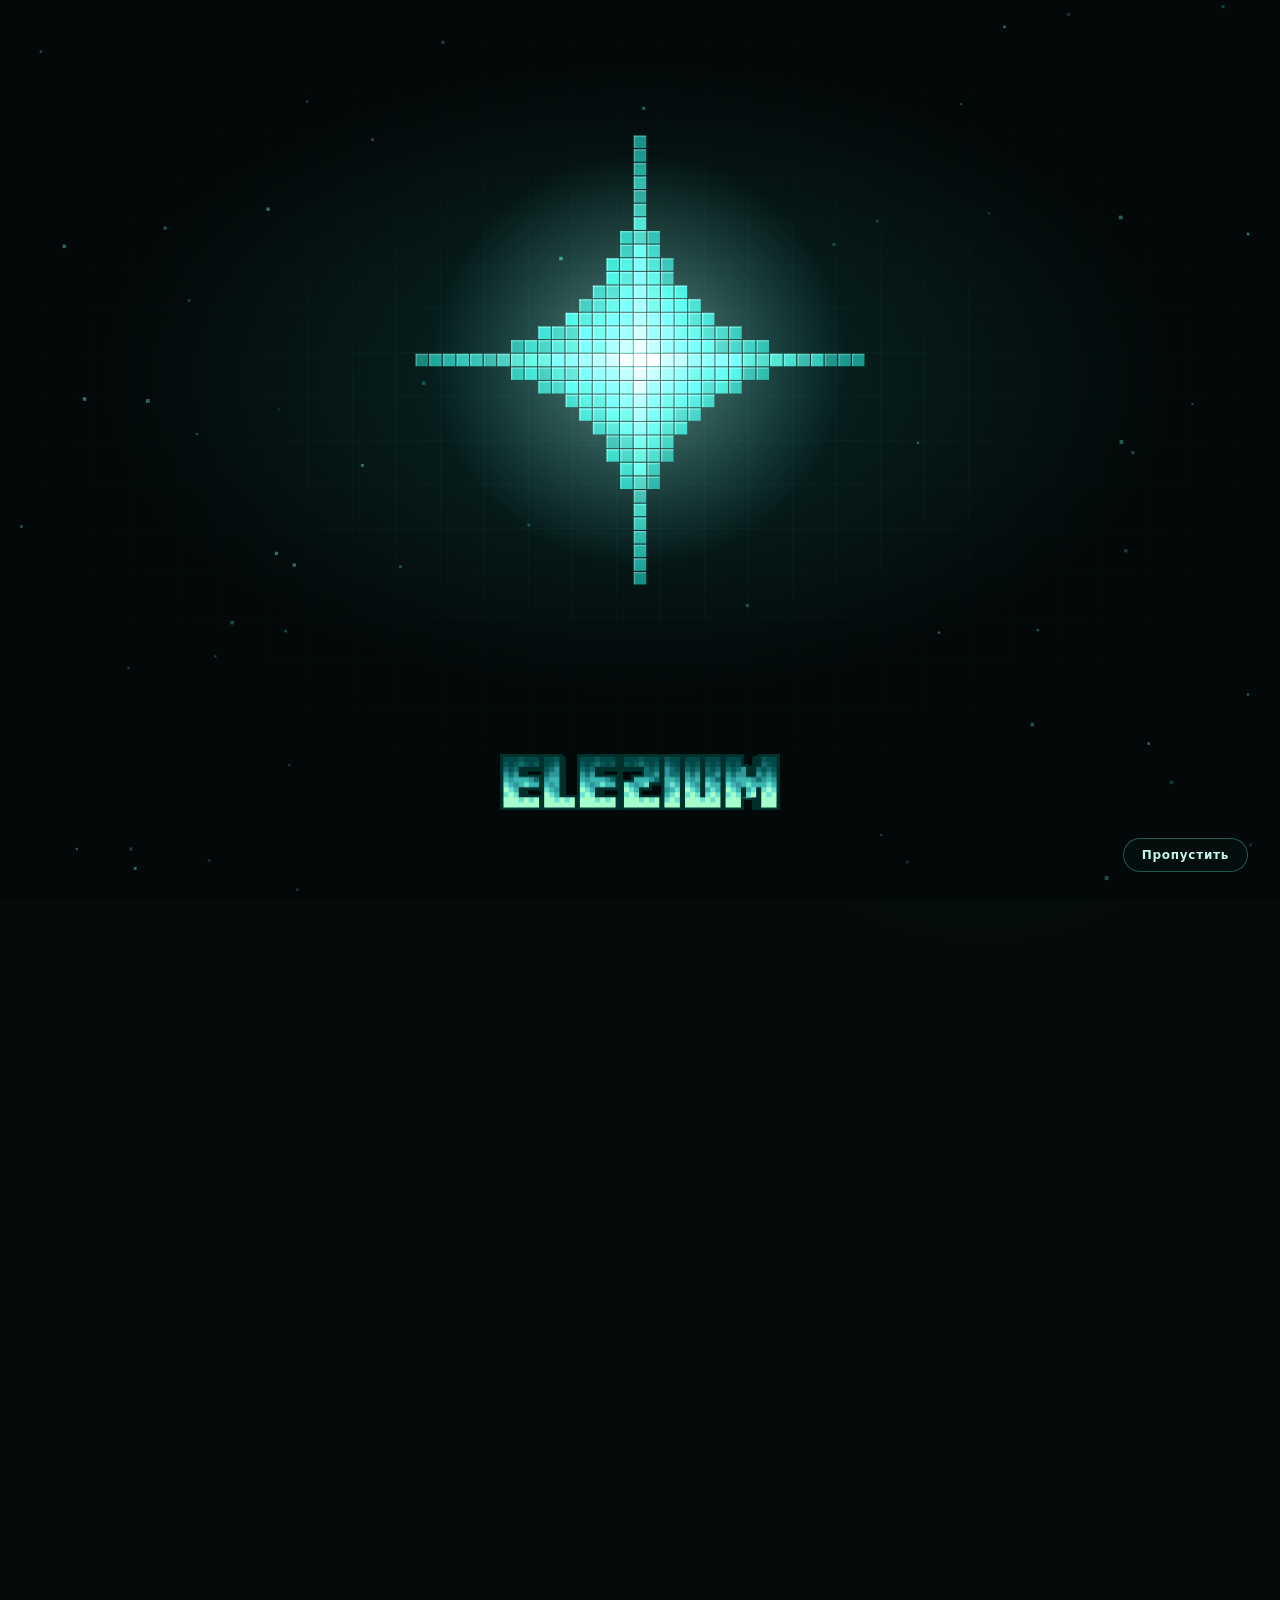
==== commit a805c7b4: "Add files via upload" ====
--- a/more.html
+++ b/more.html
@@ -31,7 +31,7 @@
 <link rel="stylesheet" href="assets/css/fx.css">
 </head>
 <body class="antialiased">
-<div class="astrum-site"><header class="site-header"><a class="brand brand-logo brand-word" href="index.html" aria-label="Elezium — на главную"><img src="assets/images/elezium-wordmark.png" alt="Elezium" width="1118" height="225"></a><nav class="main-nav" aria-label="Главная навигация"><a class="" href="index.html"><svg class="nav-icon" xmlns="http://www.w3.org/2000/svg" width="20" height="20" viewBox="0 0 24 24" fill="none" stroke="currentColor" stroke-width="2" stroke-linecap="round" stroke-linejoin="round" aria-hidden="true"><path d="M15 21v-8a1 1 0 0 0-1-1h-4a1 1 0 0 0-1 1v8"></path><path d="M3 10a2 2 0 0 1 .709-1.528l7-5.999a2 2 0 0 1 2.582 0l7 5.999A2 2 0 0 1 21 10v9a2 2 0 0 1-2 2H5a2 2 0 0 1-2-2z"></path></svg><span>Главное</span></a><a class="" href="shop.html"><svg class="nav-icon" xmlns="http://www.w3.org/2000/svg" width="20" height="20" viewBox="0 0 24 24" fill="none" stroke="currentColor" stroke-width="2" stroke-linecap="round" stroke-linejoin="round" aria-hidden="true"><path d="M6 2 3 6v14a2 2 0 0 0 2 2h14a2 2 0 0 0 2-2V6l-3-4Z"></path><path d="M3 6h18"></path><path d="M16 10a4 4 0 0 1-8 0"></path></svg><span>Магазин</span></a><a class="" href="rules.html"><svg class="nav-icon" xmlns="http://www.w3.org/2000/svg" width="20" height="20" viewBox="0 0 24 24" fill="none" stroke="currentColor" stroke-width="2" stroke-linecap="round" stroke-linejoin="round" aria-hidden="true"><path d="M15 12h-5"></path><path d="M15 8h-5"></path><path d="M19 17V5a2 2 0 0 0-2-2H4"></path><path d="M8 21h12a2 2 0 0 0 2-2v-1a1 1 0 0 0-1-1H11a1 1 0 0 0-1 1v1a2 2 0 1 1-4 0V5a2 2 0 1 0-4 0v2a1 1 0 0 0 1 1h3"></path></svg><span>Правила</span></a><a class="" href="wiki.html"><svg class="nav-icon" xmlns="http://www.w3.org/2000/svg" width="20" height="20" viewBox="0 0 24 24" fill="none" stroke="currentColor" stroke-width="2" stroke-linecap="round" stroke-linejoin="round" aria-hidden="true"><path d="M12 7v14"></path><path d="M3 18a1 1 0 0 1-1-1V4a1 1 0 0 1 1-1h5a4 4 0 0 1 4 4 4 4 0 0 1 4-4h5a1 1 0 0 1 1 1v13a1 1 0 0 1-1 1h-6a3 3 0 0 0-3 3 3 3 0 0 0-3-3z"></path></svg><span>Вики</span></a></nav><div class="header-tools"><button class="theme-toggle" type="button" aria-label="Сменить тему: светлая или тёмная" title="Сменить тему"><svg class="icon-sun" xmlns="http://www.w3.org/2000/svg" width="18" height="18" viewBox="0 0 24 24" fill="none" stroke="currentColor" stroke-width="2" stroke-linecap="round" stroke-linejoin="round" aria-hidden="true"><circle cx="12" cy="12" r="4"></circle><path d="M12 2v2"></path><path d="M12 20v2"></path><path d="m4.93 4.93 1.41 1.41"></path><path d="m17.66 17.66 1.41 1.41"></path><path d="M2 12h2"></path><path d="M20 12h2"></path><path d="m6.34 17.66-1.41 1.41"></path><path d="m19.07 4.93-1.41 1.41"></path></svg><svg class="icon-moon" xmlns="http://www.w3.org/2000/svg" width="18" height="18" viewBox="0 0 24 24" fill="none" stroke="currentColor" stroke-width="2" stroke-linecap="round" stroke-linejoin="round" aria-hidden="true"><path d="M12 3a6 6 0 0 0 9 9 9 9 0 1 1-9-9Z"></path></svg></button><a href="https://discord.gg/e6pXG4M3T2" target="_blank" rel="noopener noreferrer" class="header-cta"><svg class="cta-icon" xmlns="http://www.w3.org/2000/svg" width="18" height="18" viewBox="0 0 24 24" fill="none" stroke="currentColor" stroke-width="2" stroke-linecap="round" stroke-linejoin="round" aria-hidden="true"><path d="M7.9 20A9 9 0 1 0 4 16.1L2 22Z"/></svg><span>Наш Discord</span><svg class="cta-arrow" xmlns="http://www.w3.org/2000/svg" width="14" height="14" viewBox="0 0 24 24" fill="none" stroke="currentColor" stroke-width="2.2" stroke-linecap="round" stroke-linejoin="round" aria-hidden="true"><path d="M7 7h10v10"/><path d="M7 17 17 7"/></svg></a></div><button class="menu-toggle" aria-label="Открыть меню"><svg xmlns="http://www.w3.org/2000/svg" width="24" height="24" viewBox="0 0 24 24" fill="none" stroke="currentColor" stroke-width="2" stroke-linecap="round" stroke-linejoin="round" class="lucide lucide-menu" aria-hidden="true"><path d="M4 5h16"></path><path d="M4 12h16"></path><path d="M4 19h16"></path></svg></button></header><main><section class="wrap inner-page qa-page"><div class="breadcrumbs"><a href="index.html">Главное</a><svg xmlns="http://www.w3.org/2000/svg" width="14" height="14" viewBox="0 0 24 24" fill="none" stroke="currentColor" stroke-width="2" stroke-linecap="round" stroke-linejoin="round" class="lucide lucide-chevron-right" aria-hidden="true"><path d="m9 18 6-6-6-6"></path></svg><span>Прочее</span></div><span class="eyebrow">ELEZIUM / ВОПРОСЫ И ОТВЕТЫ</span><h1>На любой вопрос<br>найдётся ответ.</h1><p class="page-intro">Самое важное о подключении, сообществе и поддержке.</p><div class="qa-tools"><label class="qa-search"><svg xmlns="http://www.w3.org/2000/svg" viewBox="0 0 24 24" fill="none" stroke="currentColor" stroke-width="1.9" stroke-linecap="round" stroke-linejoin="round" aria-hidden="true"><circle cx="11" cy="11" r="8"/><path d="m21 21-4.3-4.3"/></svg><input type="search" id="qa-search" placeholder="Найти вопрос…" autocomplete="off" aria-label="Поиск по вопросам"></label><nav class="qa-tabs" aria-label="Разделы"><a href="#qa-join">Подключение</a><a href="#qa-community">Сообщество и поддержка</a></nav></div><div class="qa-groups"><section class="qa-group" id="qa-join"><h2 class="qa-group-title"><span class="qa-gicon"><svg xmlns="http://www.w3.org/2000/svg" viewBox="0 0 24 24" fill="none" stroke="currentColor" stroke-width="1.9" stroke-linecap="round" stroke-linejoin="round" aria-hidden="true"><path d="M12 22v-5"/><path d="M9 8V2"/><path d="M15 8V2"/><path d="M18 8v5a4 4 0 0 1-4 4h-4a4 4 0 0 1-4-4V8Z"/></svg></span><span>Подключение</span><small>4 вопроса</small></h2><div class="qa-list"><details class="qa-item" open><summary><span class="qa-ico"><svg xmlns="http://www.w3.org/2000/svg" viewBox="0 0 24 24" fill="none" stroke="currentColor" stroke-width="1.9" stroke-linecap="round" stroke-linejoin="round" aria-hidden="true"><path d="m21 2-9.6 9.6"/><circle cx="7.5" cy="15.5" r="5.5"/><path d="m21 2-3 3 2 2 3-3"/></svg></span><span class="qa-q">Нужна ли лицензия Minecraft?</span><span class="qa-plus"><svg xmlns="http://www.w3.org/2000/svg" viewBox="0 0 24 24" fill="none" stroke="currentColor" stroke-width="1.9" stroke-linecap="round" stroke-linejoin="round" aria-hidden="true"><path d="M5 12h14"/><path d="M12 5v14"/></svg></span></summary><div class="qa-a"><p>Нет. Для подключения к Elezium лицензия не требуется.</p></div></details><details class="qa-item"><summary><span class="qa-ico"><svg xmlns="http://www.w3.org/2000/svg" viewBox="0 0 24 24" fill="none" stroke="currentColor" stroke-width="1.9" stroke-linecap="round" stroke-linejoin="round" aria-hidden="true"><path d="M13 4h3a2 2 0 0 1 2 2v14"/><path d="M2 20h3"/><path d="M13 20h9"/><path d="M10 12v.01"/><path d="M13 4.562v16.157a1 1 0 0 1-1.242.97L5 20V5.562a2 2 0 0 1 1.515-1.94l4-1A2 2 0 0 1 13 4.561Z"/></svg></span><span class="qa-q">Как попасть на сервер?</span><span class="qa-plus"><svg xmlns="http://www.w3.org/2000/svg" viewBox="0 0 24 24" fill="none" stroke="currentColor" stroke-width="1.9" stroke-linecap="round" stroke-linejoin="round" aria-hidden="true"><path d="M5 12h14"/><path d="M12 5v14"/></svg></span></summary><div class="qa-a"><p>Заявка не нужна. Зайдите в наш Discord, затем на сервер и зарегистрируйтесь: в игре появится код. Отправьте его в канал привязки в Discord, и всё готово.</p></div></details><details class="qa-item"><summary><span class="qa-ico"><svg xmlns="http://www.w3.org/2000/svg" viewBox="0 0 24 24" fill="none" stroke="currentColor" stroke-width="1.9" stroke-linecap="round" stroke-linejoin="round" aria-hidden="true"><path d="M21 8a2 2 0 0 0-1-1.73l-7-4a2 2 0 0 0-2 0l-7 4A2 2 0 0 0 3 8v8a2 2 0 0 0 1 1.73l7 4a2 2 0 0 0 2 0l7-4A2 2 0 0 0 21 16Z"/><path d="m3.3 7 8.7 5 8.7-5"/><path d="M12 22V12"/></svg></span><span class="qa-q">Какая версия Minecraft нужна?</span><span class="qa-plus"><svg xmlns="http://www.w3.org/2000/svg" viewBox="0 0 24 24" fill="none" stroke="currentColor" stroke-width="1.9" stroke-linecap="round" stroke-linejoin="round" aria-hidden="true"><path d="M5 12h14"/><path d="M12 5v14"/></svg></span></summary><div class="qa-a"><p>Сервер поддерживает версии <strong>1.21.11–26.2</strong>. Рекомендуемая версия — <strong>26.2</strong>.</p></div></details><details class="qa-item"><summary><span class="qa-ico"><svg xmlns="http://www.w3.org/2000/svg" viewBox="0 0 24 24" fill="none" stroke="currentColor" stroke-width="1.9" stroke-linecap="round" stroke-linejoin="round" aria-hidden="true"><circle cx="12" cy="12" r="10"/><path d="M12 2a14.5 14.5 0 0 0 0 20 14.5 14.5 0 0 0 0-20"/><path d="M2 12h20"/></svg></span><span class="qa-q">Какие есть запасные адреса?</span><span class="qa-plus"><svg xmlns="http://www.w3.org/2000/svg" viewBox="0 0 24 24" fill="none" stroke="currentColor" stroke-width="1.9" stroke-linecap="round" stroke-linejoin="round" aria-hidden="true"><path d="M5 12h14"/><path d="M12 5v14"/></svg></span></summary><div class="qa-a"><p>Основной адрес — <strong>vanillatech.site</strong>. Если он не открывается, попробуйте один из запасных:</p><div class="qa-addrs"><code class="qa-addr">vanillatech.site</code><code class="qa-addr">mc.vanillatech.site</code><code class="qa-addr">game.vanillatech.site</code><code class="qa-addr">play.vanillatech.site</code></div></div></details></div></section><section class="qa-group" id="qa-community"><h2 class="qa-group-title"><span class="qa-gicon"><svg xmlns="http://www.w3.org/2000/svg" viewBox="0 0 24 24" fill="none" stroke="currentColor" stroke-width="1.9" stroke-linecap="round" stroke-linejoin="round" aria-hidden="true"><path d="M7.9 20A9 9 0 1 0 4 16.1L2 22Z"/></svg></span><span>Сообщество и поддержка</span><small>3 вопроса</small></h2><div class="qa-list"><details class="qa-item"><summary><span class="qa-ico"><svg xmlns="http://www.w3.org/2000/svg" viewBox="0 0 24 24" fill="none" stroke="currentColor" stroke-width="1.9" stroke-linecap="round" stroke-linejoin="round" aria-hidden="true"><path d="M8 2v4"/><path d="M16 2v4"/><rect width="18" height="18" x="3" y="4" rx="2"/><path d="M3 10h18"/></svg></span><span class="qa-q">Когда начался текущий сезон?</span><span class="qa-plus"><svg xmlns="http://www.w3.org/2000/svg" viewBox="0 0 24 24" fill="none" stroke="currentColor" stroke-width="1.9" stroke-linecap="round" stroke-linejoin="round" aria-hidden="true"><path d="M5 12h14"/><path d="M12 5v14"/></svg></span></summary><div class="qa-a"><p>Первый сезон шёл с 1 июля до 20 августа 2026 года. <strong>25 августа</strong> начался второй сезон, он идёт сейчас.</p></div></details><details class="qa-item"><summary><span class="qa-ico"><svg xmlns="http://www.w3.org/2000/svg" viewBox="0 0 24 24" fill="none" stroke="currentColor" stroke-width="1.9" stroke-linecap="round" stroke-linejoin="round" aria-hidden="true"><path d="M16 21v-2a4 4 0 0 0-4-4H6a4 4 0 0 0-4 4v2"/><circle cx="9" cy="7" r="4"/><path d="M22 21v-2a4 4 0 0 0-3-3.87"/><path d="M16 3.13a4 4 0 0 1 0 7.75"/></svg></span><span class="qa-q">Обязательно ли участвовать в РП?</span><span class="qa-plus"><svg xmlns="http://www.w3.org/2000/svg" viewBox="0 0 24 24" fill="none" stroke="currentColor" stroke-width="1.9" stroke-linecap="round" stroke-linejoin="round" aria-hidden="true"><path d="M5 12h14"/><path d="M12 5v14"/></svg></span></summary><div class="qa-a"><p>Нет. Elezium — полу-РП проект: города, министры и другие структуры существуют, но участие в РП добровольное.</p></div></details><details class="qa-item"><summary><span class="qa-ico"><svg xmlns="http://www.w3.org/2000/svg" viewBox="0 0 24 24" fill="none" stroke="currentColor" stroke-width="1.9" stroke-linecap="round" stroke-linejoin="round" aria-hidden="true"><path d="M20 13c0 5-3.5 7.5-7.66 8.95a1 1 0 0 1-.67-.01C7.5 20.5 4 18 4 13V6a1 1 0 0 1 1-1c2 0 4.5-1.2 6.24-2.72a1.17 1.17 0 0 1 1.52 0C14.51 3.81 17 5 19 5a1 1 0 0 1 1 1z"/><path d="M12 8v4"/><path d="M12 16h.01"/></svg></span><span class="qa-q">Что делать при бане в Discord?</span><span class="qa-plus"><svg xmlns="http://www.w3.org/2000/svg" viewBox="0 0 24 24" fill="none" stroke="currentColor" stroke-width="1.9" stroke-linecap="round" stroke-linejoin="round" aria-hidden="true"><path d="M5 12h14"/><path d="M12 5v14"/></svg></span></summary><div class="qa-a"><p>Напишите в личные сообщения Discord пользователю <strong>@izumosaku</strong>. Покупка разбана не гарантирует снятие блокировки.</p></div></details></div></section><p class="qa-empty" id="qa-empty" hidden>Ничего не нашли. Спросите в Discord, там быстро ответят.</p></div><div class="qa-support"><div class="qa-support-text"><span class="qa-support-ico"><svg xmlns="http://www.w3.org/2000/svg" viewBox="0 0 24 24" fill="none" stroke="currentColor" stroke-width="1.9" stroke-linecap="round" stroke-linejoin="round" aria-hidden="true"><path d="M7.9 20A9 9 0 1 0 4 16.1L2 22Z"/></svg></span><div><h3>Остались вопросы?</h3><p>Команда Elezium рядом: пишите в Discord или Telegram.</p></div></div><div class="qa-support-actions"><a href="https://discord.gg/e6pXG4M3T2" target="_blank" rel="noopener noreferrer" class="button primary"><span>В сообщество</span><svg xmlns="http://www.w3.org/2000/svg" viewBox="0 0 24 24" fill="none" stroke="currentColor" stroke-width="1.9" stroke-linecap="round" stroke-linejoin="round" aria-hidden="true"><path d="M7 7h10v10"/><path d="M7 17 17 7"/></svg></a><a href="https://t.me/elezium_vanilla" target="_blank" rel="noopener noreferrer" class="qa-chip"><svg xmlns="http://www.w3.org/2000/svg" viewBox="0 0 24 24" fill="none" stroke="currentColor" stroke-width="1.9" stroke-linecap="round" stroke-linejoin="round" aria-hidden="true"><path d="m22 2-7 20-4-9-9-4Z"/><path d="M22 2 11 13"/></svg><span>Telegram</span></a><a href="https://youtube.com/@ibronci?si=vXo2a5nCGQvkY5sm" target="_blank" rel="noopener noreferrer" class="qa-chip"><svg xmlns="http://www.w3.org/2000/svg" viewBox="0 0 24 24" fill="none" stroke="currentColor" stroke-width="1.9" stroke-linecap="round" stroke-linejoin="round" aria-hidden="true"><path d="M2.5 17a24.12 24.12 0 0 1 0-10 2 2 0 0 1 1.4-1.4 49.56 49.56 0 0 1 16.2 0A2 2 0 0 1 21.5 7a24.12 24.12 0 0 1 0 10 2 2 0 0 1-1.4 1.4 49.55 49.55 0 0 1-16.2 0A2 2 0 0 1 2.5 17"/><path d="m10 15 5-3-5-3z"/></svg><span>YouTube</span></a></div></div></section></main><footer class="site-footer wrap"><div class="footer-top"><div class="footer-brand"><a class="brand brand-logo footer-logo" href="index.html" aria-label="Elezium — на главную"><img src="assets/images/elezium-wordmark.png" alt="Elezium" width="1118" height="225" loading="lazy"></a></div><div class="footer-links"><a href="rules.html">Правила</a><a href="shop.html">Магазин</a></div></div><div class="footer-bottom"><span>© 2026 Elezium</span><span>Независимый проект. Не связан с Mojang или Microsoft.</span><span>Сделано для своих <span class="accent">✦</span></span></div></footer></div>
+<div class="astrum-site"><header class="site-header"><a class="brand brand-logo brand-icon" href="index.html" aria-label="Elezium — на главную"><img src="assets/images/elezium-icon.png" alt="Elezium" width="192" height="192"></a><nav class="main-nav" aria-label="Главная навигация"><a class="" href="index.html"><svg class="nav-icon" xmlns="http://www.w3.org/2000/svg" width="20" height="20" viewBox="0 0 24 24" fill="none" stroke="currentColor" stroke-width="2" stroke-linecap="round" stroke-linejoin="round" aria-hidden="true"><path d="M15 21v-8a1 1 0 0 0-1-1h-4a1 1 0 0 0-1 1v8"></path><path d="M3 10a2 2 0 0 1 .709-1.528l7-5.999a2 2 0 0 1 2.582 0l7 5.999A2 2 0 0 1 21 10v9a2 2 0 0 1-2 2H5a2 2 0 0 1-2-2z"></path></svg><span>Главное</span></a><a class="" href="shop.html"><svg class="nav-icon" xmlns="http://www.w3.org/2000/svg" width="20" height="20" viewBox="0 0 24 24" fill="none" stroke="currentColor" stroke-width="2" stroke-linecap="round" stroke-linejoin="round" aria-hidden="true"><path d="M6 2 3 6v14a2 2 0 0 0 2 2h14a2 2 0 0 0 2-2V6l-3-4Z"></path><path d="M3 6h18"></path><path d="M16 10a4 4 0 0 1-8 0"></path></svg><span>Магазин</span></a><a class="" href="rules.html"><svg class="nav-icon" xmlns="http://www.w3.org/2000/svg" width="20" height="20" viewBox="0 0 24 24" fill="none" stroke="currentColor" stroke-width="2" stroke-linecap="round" stroke-linejoin="round" aria-hidden="true"><path d="M15 12h-5"></path><path d="M15 8h-5"></path><path d="M19 17V5a2 2 0 0 0-2-2H4"></path><path d="M8 21h12a2 2 0 0 0 2-2v-1a1 1 0 0 0-1-1H11a1 1 0 0 0-1 1v1a2 2 0 1 1-4 0V5a2 2 0 1 0-4 0v2a1 1 0 0 0 1 1h3"></path></svg><span>Правила</span></a><a class="" href="wiki.html"><svg class="nav-icon" xmlns="http://www.w3.org/2000/svg" width="20" height="20" viewBox="0 0 24 24" fill="none" stroke="currentColor" stroke-width="2" stroke-linecap="round" stroke-linejoin="round" aria-hidden="true"><path d="M12 7v14"></path><path d="M3 18a1 1 0 0 1-1-1V4a1 1 0 0 1 1-1h5a4 4 0 0 1 4 4 4 4 0 0 1 4-4h5a1 1 0 0 1 1 1v13a1 1 0 0 1-1 1h-6a3 3 0 0 0-3 3 3 3 0 0 0-3-3z"></path></svg><span>Вики</span></a></nav><div class="header-tools"><button class="theme-toggle" type="button" aria-label="Сменить тему: светлая или тёмная" title="Сменить тему"><svg class="icon-sun" xmlns="http://www.w3.org/2000/svg" width="18" height="18" viewBox="0 0 24 24" fill="none" stroke="currentColor" stroke-width="2" stroke-linecap="round" stroke-linejoin="round" aria-hidden="true"><circle cx="12" cy="12" r="4"></circle><path d="M12 2v2"></path><path d="M12 20v2"></path><path d="m4.93 4.93 1.41 1.41"></path><path d="m17.66 17.66 1.41 1.41"></path><path d="M2 12h2"></path><path d="M20 12h2"></path><path d="m6.34 17.66-1.41 1.41"></path><path d="m19.07 4.93-1.41 1.41"></path></svg><svg class="icon-moon" xmlns="http://www.w3.org/2000/svg" width="18" height="18" viewBox="0 0 24 24" fill="none" stroke="currentColor" stroke-width="2" stroke-linecap="round" stroke-linejoin="round" aria-hidden="true"><path d="M12 3a6 6 0 0 0 9 9 9 9 0 1 1-9-9Z"></path></svg></button><a href="https://discord.gg/e6pXG4M3T2" target="_blank" rel="noopener noreferrer" class="header-cta"><svg class="cta-icon" xmlns="http://www.w3.org/2000/svg" width="18" height="18" viewBox="0 0 24 24" fill="none" stroke="currentColor" stroke-width="2" stroke-linecap="round" stroke-linejoin="round" aria-hidden="true"><path d="M7.9 20A9 9 0 1 0 4 16.1L2 22Z"/></svg><span>Наш Discord</span><svg class="cta-arrow" xmlns="http://www.w3.org/2000/svg" width="14" height="14" viewBox="0 0 24 24" fill="none" stroke="currentColor" stroke-width="2.2" stroke-linecap="round" stroke-linejoin="round" aria-hidden="true"><path d="M7 7h10v10"/><path d="M7 17 17 7"/></svg></a></div><button class="menu-toggle" aria-label="Открыть меню"><svg xmlns="http://www.w3.org/2000/svg" width="24" height="24" viewBox="0 0 24 24" fill="none" stroke="currentColor" stroke-width="2" stroke-linecap="round" stroke-linejoin="round" class="lucide lucide-menu" aria-hidden="true"><path d="M4 5h16"></path><path d="M4 12h16"></path><path d="M4 19h16"></path></svg></button></header><main><section class="wrap inner-page qa-page"><div class="breadcrumbs"><a href="index.html">Главное</a><svg xmlns="http://www.w3.org/2000/svg" width="14" height="14" viewBox="0 0 24 24" fill="none" stroke="currentColor" stroke-width="2" stroke-linecap="round" stroke-linejoin="round" class="lucide lucide-chevron-right" aria-hidden="true"><path d="m9 18 6-6-6-6"></path></svg><span>Прочее</span></div><span class="eyebrow">ELEZIUM / ВОПРОСЫ И ОТВЕТЫ</span><h1>На любой вопрос<br>найдётся ответ.</h1><p class="page-intro">Самое важное о подключении, сообществе и поддержке.</p><div class="qa-tools"><label class="qa-search"><svg xmlns="http://www.w3.org/2000/svg" viewBox="0 0 24 24" fill="none" stroke="currentColor" stroke-width="1.9" stroke-linecap="round" stroke-linejoin="round" aria-hidden="true"><circle cx="11" cy="11" r="8"/><path d="m21 21-4.3-4.3"/></svg><input type="search" id="qa-search" placeholder="Найти вопрос…" autocomplete="off" aria-label="Поиск по вопросам"></label><nav class="qa-tabs" aria-label="Разделы"><a href="#qa-join">Подключение</a><a href="#qa-community">Сообщество и поддержка</a></nav></div><div class="qa-groups"><section class="qa-group" id="qa-join"><h2 class="qa-group-title"><span class="qa-gicon"><svg xmlns="http://www.w3.org/2000/svg" viewBox="0 0 24 24" fill="none" stroke="currentColor" stroke-width="1.9" stroke-linecap="round" stroke-linejoin="round" aria-hidden="true"><path d="M12 22v-5"/><path d="M9 8V2"/><path d="M15 8V2"/><path d="M18 8v5a4 4 0 0 1-4 4h-4a4 4 0 0 1-4-4V8Z"/></svg></span><span>Подключение</span><small>4 вопроса</small></h2><div class="qa-list"><details class="qa-item" open><summary><span class="qa-ico"><svg xmlns="http://www.w3.org/2000/svg" viewBox="0 0 24 24" fill="none" stroke="currentColor" stroke-width="1.9" stroke-linecap="round" stroke-linejoin="round" aria-hidden="true"><path d="m21 2-9.6 9.6"/><circle cx="7.5" cy="15.5" r="5.5"/><path d="m21 2-3 3 2 2 3-3"/></svg></span><span class="qa-q">Нужна ли лицензия Minecraft?</span><span class="qa-plus"><svg xmlns="http://www.w3.org/2000/svg" viewBox="0 0 24 24" fill="none" stroke="currentColor" stroke-width="1.9" stroke-linecap="round" stroke-linejoin="round" aria-hidden="true"><path d="M5 12h14"/><path d="M12 5v14"/></svg></span></summary><div class="qa-a"><p>Нет. Для подключения к Elezium лицензия не требуется.</p></div></details><details class="qa-item"><summary><span class="qa-ico"><svg xmlns="http://www.w3.org/2000/svg" viewBox="0 0 24 24" fill="none" stroke="currentColor" stroke-width="1.9" stroke-linecap="round" stroke-linejoin="round" aria-hidden="true"><path d="M13 4h3a2 2 0 0 1 2 2v14"/><path d="M2 20h3"/><path d="M13 20h9"/><path d="M10 12v.01"/><path d="M13 4.562v16.157a1 1 0 0 1-1.242.97L5 20V5.562a2 2 0 0 1 1.515-1.94l4-1A2 2 0 0 1 13 4.561Z"/></svg></span><span class="qa-q">Как попасть на сервер?</span><span class="qa-plus"><svg xmlns="http://www.w3.org/2000/svg" viewBox="0 0 24 24" fill="none" stroke="currentColor" stroke-width="1.9" stroke-linecap="round" stroke-linejoin="round" aria-hidden="true"><path d="M5 12h14"/><path d="M12 5v14"/></svg></span></summary><div class="qa-a"><p>Заявка не нужна. Зайдите в наш Discord, затем на сервер и зарегистрируйтесь: в игре появится код. Отправьте его в канал привязки в Discord, и всё готово.</p></div></details><details class="qa-item"><summary><span class="qa-ico"><svg xmlns="http://www.w3.org/2000/svg" viewBox="0 0 24 24" fill="none" stroke="currentColor" stroke-width="1.9" stroke-linecap="round" stroke-linejoin="round" aria-hidden="true"><path d="M21 8a2 2 0 0 0-1-1.73l-7-4a2 2 0 0 0-2 0l-7 4A2 2 0 0 0 3 8v8a2 2 0 0 0 1 1.73l7 4a2 2 0 0 0 2 0l7-4A2 2 0 0 0 21 16Z"/><path d="m3.3 7 8.7 5 8.7-5"/><path d="M12 22V12"/></svg></span><span class="qa-q">Какая версия Minecraft нужна?</span><span class="qa-plus"><svg xmlns="http://www.w3.org/2000/svg" viewBox="0 0 24 24" fill="none" stroke="currentColor" stroke-width="1.9" stroke-linecap="round" stroke-linejoin="round" aria-hidden="true"><path d="M5 12h14"/><path d="M12 5v14"/></svg></span></summary><div class="qa-a"><p>Сервер поддерживает версии <strong>1.21.11–26.2</strong>. Рекомендуемая версия — <strong>26.2</strong>.</p></div></details><details class="qa-item"><summary><span class="qa-ico"><svg xmlns="http://www.w3.org/2000/svg" viewBox="0 0 24 24" fill="none" stroke="currentColor" stroke-width="1.9" stroke-linecap="round" stroke-linejoin="round" aria-hidden="true"><circle cx="12" cy="12" r="10"/><path d="M12 2a14.5 14.5 0 0 0 0 20 14.5 14.5 0 0 0 0-20"/><path d="M2 12h20"/></svg></span><span class="qa-q">Какие есть запасные адреса?</span><span class="qa-plus"><svg xmlns="http://www.w3.org/2000/svg" viewBox="0 0 24 24" fill="none" stroke="currentColor" stroke-width="1.9" stroke-linecap="round" stroke-linejoin="round" aria-hidden="true"><path d="M5 12h14"/><path d="M12 5v14"/></svg></span></summary><div class="qa-a"><p>Основной адрес — <strong>vanillatech.site</strong>. Если он не открывается, попробуйте один из запасных:</p><div class="qa-addrs"><code class="qa-addr">vanillatech.site</code><code class="qa-addr">mc.vanillatech.site</code><code class="qa-addr">game.vanillatech.site</code><code class="qa-addr">play.vanillatech.site</code></div></div></details></div></section><section class="qa-group" id="qa-community"><h2 class="qa-group-title"><span class="qa-gicon"><svg xmlns="http://www.w3.org/2000/svg" viewBox="0 0 24 24" fill="none" stroke="currentColor" stroke-width="1.9" stroke-linecap="round" stroke-linejoin="round" aria-hidden="true"><path d="M7.9 20A9 9 0 1 0 4 16.1L2 22Z"/></svg></span><span>Сообщество и поддержка</span><small>3 вопроса</small></h2><div class="qa-list"><details class="qa-item"><summary><span class="qa-ico"><svg xmlns="http://www.w3.org/2000/svg" viewBox="0 0 24 24" fill="none" stroke="currentColor" stroke-width="1.9" stroke-linecap="round" stroke-linejoin="round" aria-hidden="true"><path d="M8 2v4"/><path d="M16 2v4"/><rect width="18" height="18" x="3" y="4" rx="2"/><path d="M3 10h18"/></svg></span><span class="qa-q">Когда начался текущий сезон?</span><span class="qa-plus"><svg xmlns="http://www.w3.org/2000/svg" viewBox="0 0 24 24" fill="none" stroke="currentColor" stroke-width="1.9" stroke-linecap="round" stroke-linejoin="round" aria-hidden="true"><path d="M5 12h14"/><path d="M12 5v14"/></svg></span></summary><div class="qa-a"><p>Первый сезон шёл с 1 июля до 20 августа 2026 года. <strong>25 августа</strong> начался второй сезон, он идёт сейчас.</p></div></details><details class="qa-item"><summary><span class="qa-ico"><svg xmlns="http://www.w3.org/2000/svg" viewBox="0 0 24 24" fill="none" stroke="currentColor" stroke-width="1.9" stroke-linecap="round" stroke-linejoin="round" aria-hidden="true"><path d="M16 21v-2a4 4 0 0 0-4-4H6a4 4 0 0 0-4 4v2"/><circle cx="9" cy="7" r="4"/><path d="M22 21v-2a4 4 0 0 0-3-3.87"/><path d="M16 3.13a4 4 0 0 1 0 7.75"/></svg></span><span class="qa-q">Обязательно ли участвовать в РП?</span><span class="qa-plus"><svg xmlns="http://www.w3.org/2000/svg" viewBox="0 0 24 24" fill="none" stroke="currentColor" stroke-width="1.9" stroke-linecap="round" stroke-linejoin="round" aria-hidden="true"><path d="M5 12h14"/><path d="M12 5v14"/></svg></span></summary><div class="qa-a"><p>Нет. Elezium — полу-РП проект: города, министры и другие структуры существуют, но участие в РП добровольное.</p></div></details><details class="qa-item"><summary><span class="qa-ico"><svg xmlns="http://www.w3.org/2000/svg" viewBox="0 0 24 24" fill="none" stroke="currentColor" stroke-width="1.9" stroke-linecap="round" stroke-linejoin="round" aria-hidden="true"><path d="M20 13c0 5-3.5 7.5-7.66 8.95a1 1 0 0 1-.67-.01C7.5 20.5 4 18 4 13V6a1 1 0 0 1 1-1c2 0 4.5-1.2 6.24-2.72a1.17 1.17 0 0 1 1.52 0C14.51 3.81 17 5 19 5a1 1 0 0 1 1 1z"/><path d="M12 8v4"/><path d="M12 16h.01"/></svg></span><span class="qa-q">Что делать при бане в Discord?</span><span class="qa-plus"><svg xmlns="http://www.w3.org/2000/svg" viewBox="0 0 24 24" fill="none" stroke="currentColor" stroke-width="1.9" stroke-linecap="round" stroke-linejoin="round" aria-hidden="true"><path d="M5 12h14"/><path d="M12 5v14"/></svg></span></summary><div class="qa-a"><p>Напишите в личные сообщения Discord пользователю <strong>@izumosaku</strong>. Покупка разбана не гарантирует снятие блокировки.</p></div></details></div></section><p class="qa-empty" id="qa-empty" hidden>Ничего не нашли. Спросите в Discord, там быстро ответят.</p></div><div class="qa-support"><div class="qa-support-text"><span class="qa-support-ico"><svg xmlns="http://www.w3.org/2000/svg" viewBox="0 0 24 24" fill="none" stroke="currentColor" stroke-width="1.9" stroke-linecap="round" stroke-linejoin="round" aria-hidden="true"><path d="M7.9 20A9 9 0 1 0 4 16.1L2 22Z"/></svg></span><div><h3>Остались вопросы?</h3><p>Команда Elezium рядом: пишите в Discord или Telegram.</p></div></div><div class="qa-support-actions"><a href="https://discord.gg/e6pXG4M3T2" target="_blank" rel="noopener noreferrer" class="button primary"><span>В сообщество</span><svg xmlns="http://www.w3.org/2000/svg" viewBox="0 0 24 24" fill="none" stroke="currentColor" stroke-width="1.9" stroke-linecap="round" stroke-linejoin="round" aria-hidden="true"><path d="M7 7h10v10"/><path d="M7 17 17 7"/></svg></a><a href="https://t.me/elezium_vanilla" target="_blank" rel="noopener noreferrer" class="qa-chip"><svg xmlns="http://www.w3.org/2000/svg" viewBox="0 0 24 24" fill="none" stroke="currentColor" stroke-width="1.9" stroke-linecap="round" stroke-linejoin="round" aria-hidden="true"><path d="m22 2-7 20-4-9-9-4Z"/><path d="M22 2 11 13"/></svg><span>Telegram</span></a><a href="https://youtube.com/@ibronci?si=vXo2a5nCGQvkY5sm" target="_blank" rel="noopener noreferrer" class="qa-chip"><svg xmlns="http://www.w3.org/2000/svg" viewBox="0 0 24 24" fill="none" stroke="currentColor" stroke-width="1.9" stroke-linecap="round" stroke-linejoin="round" aria-hidden="true"><path d="M2.5 17a24.12 24.12 0 0 1 0-10 2 2 0 0 1 1.4-1.4 49.56 49.56 0 0 1 16.2 0A2 2 0 0 1 21.5 7a24.12 24.12 0 0 1 0 10 2 2 0 0 1-1.4 1.4 49.55 49.55 0 0 1-16.2 0A2 2 0 0 1 2.5 17"/><path d="m10 15 5-3-5-3z"/></svg><span>YouTube</span></a></div></div></section></main><footer class="site-footer wrap"><div class="footer-top"><div class="footer-brand"><a class="brand brand-logo footer-logo" href="index.html" aria-label="Elezium — на главную"><img src="assets/images/elezium-wordmark.png" alt="Elezium" width="1118" height="225" loading="lazy"></a></div><div class="footer-links"><a href="rules.html">Правила</a><a href="shop.html">Магазин</a></div></div><div class="footer-bottom"><span>© 2026 Elezium</span><span>Независимый проект. Не связан с Mojang или Microsoft.</span><span>Сделано для своих <span class="accent">✦</span></span></div></footer></div>
 <script src="assets/js/main.js" defer></script>
 <script src="assets/js/fx.js" defer></script>
 </body>
--- a/assets/css/style.css
+++ b/assets/css/style.css
@@ -1,2 +1,2 @@
 @import "https://fonts.googleapis.com/css2?family=Manrope:wght@400;500;600;700;800&display=swap";
-@layer properties{@supports (((-webkit-hyphens:none)) and (not (margin-trim:inline))) or ((-moz-orient:inline) and (not (color:rgb(from red r g b)))){*,:before,:after,::backdrop{--tw-space-y-reverse:0;--tw-border-style:solid;--tw-font-weight:initial;--tw-tracking:initial;--tw-shadow:0 0 #0000;--tw-shadow-color:initial;--tw-shadow-alpha:100%;--tw-inset-shadow:0 0 #0000;--tw-inset-shadow-color:initial;--tw-inset-shadow-alpha:100%;--tw-ring-color:initial;--tw-ring-shadow:0 0 #0000;--tw-inset-ring-color:initial;--tw-inset-ring-shadow:0 0 #0000;--tw-ring-inset:initial;--tw-ring-offset-width:0px;--tw-ring-offset-color:#fff;--tw-ring-offset-shadow:0 0 #0000}}}@layer theme{:root,:host{--font-sans:"Manrope", sans-serif;--font-mono:ui-monospace, SFMono-Regular, Menlo, Monaco, Consolas, "Liberation Mono", "Courier New", monospace;--color-green-100:#dcfce7;--color-green-200:#b9f8cf;--color-green-800:#016630;--color-green-900:#0d542b;--color-gray-100:#f3f4f6;--color-gray-200:#e5e7eb;--color-gray-800:#1f3835;--spacing:.25rem;--container-md:28rem;--text-xs:.75rem;--text-xs--line-height:calc(1 / .75);--text-sm:.875rem;--text-sm--line-height:calc(1.25 / .875);--text-lg:1.125rem;--text-lg--line-height:calc(1.75 / 1.125);--text-2xl:1.5rem;--text-2xl--line-height:calc(2 / 1.5);--font-weight-medium:500;--font-weight-semibold:600;--font-weight-bold:700;--tracking-wider:.05em;--default-transition-duration:.15s;--default-transition-timing-function:cubic-bezier(.4, 0, .2, 1);--default-font-family:var(--font-sans);--default-mono-font-family:var(--font-mono)}@supports (color:lab(0% 0 0)){:root,:host{--color-green-100:lab(96.1861% -13.8464 6.52365);--color-green-200:lab(92.4222% -26.4702 12.9427);--color-green-800:lab(37.4616% -36.7971 22.9692);--color-green-900:lab(30.797% -29.6927 17.382);--color-gray-100:lab(96.1596% -.0823438 -1.13575);--color-gray-200:lab(91.6229% -.159115 -2.26791);--color-gray-800:lab(16.1051% -1.18239 -11.7533)}}}@layer base{*,:after,:before,::backdrop{box-sizing:border-box;border:0 solid;margin:0;padding:0}::file-selector-button{box-sizing:border-box;border:0 solid;margin:0;padding:0}html,:host{-webkit-text-size-adjust:100%;tab-size:4;line-height:1.5;font-family:var(--default-font-family,-apple-system, BlinkMacSystemFont, "Segoe UI", Roboto, "Helvetica Neue", "Noto Sans", Arial, sans-serif, "Apple Color Emoji", "Segoe UI Emoji", "Segoe UI Symbol", "Noto Color Emoji");font-feature-settings:var(--default-font-feature-settings,normal);font-variation-settings:var(--default-font-variation-settings,normal);-webkit-tap-highlight-color:transparent}hr{height:0;color:inherit;border-top-width:1px}abbr:where([title]){-webkit-text-decoration:underline dotted;text-decoration:underline dotted}h1,h2,h3,h4,h5,h6{font-size:inherit;font-weight:inherit}a{color:inherit;-webkit-text-decoration:inherit;-webkit-text-decoration:inherit;-webkit-text-decoration:inherit;-webkit-text-decoration:inherit;text-decoration:inherit}b,strong{font-weight:bolder}code,kbd,samp,pre{font-family:var(--default-mono-font-family,ui-monospace, SFMono-Regular, Menlo, Monaco, Consolas, "Liberation Mono", "Courier New", monospace);font-feature-settings:var(--default-mono-font-feature-settings,normal);font-variation-settings:var(--default-mono-font-variation-settings,normal);font-size:1em}small{font-size:80%}sub,sup{vertical-align:baseline;font-size:75%;line-height:0;position:relative}sub{bottom:-.25em}sup{top:-.5em}table{text-indent:0;border-color:inherit;border-collapse:collapse}:-moz-focusring:where(:not(iframe)){outline:auto}progress{vertical-align:baseline}summary{display:list-item}ol,ul,menu{list-style:none}img,svg,video,canvas,audio,iframe,embed,object{vertical-align:middle;display:block}img,video{max-width:100%;height:auto}button,input,select,optgroup,textarea{font:inherit;font-feature-settings:inherit;font-variation-settings:inherit;letter-spacing:inherit;color:inherit;opacity:1;background-color:#0000;border-radius:0}::file-selector-button{font:inherit;font-feature-settings:inherit;font-variation-settings:inherit;letter-spacing:inherit;color:inherit;opacity:1;background-color:#0000;border-radius:0}:where(select:is([multiple],[size])) optgroup{font-weight:bolder}:where(select:is([multiple],[size])) optgroup option{padding-inline-start:20px}::file-selector-button{margin-inline-end:4px}::placeholder{opacity:1}@supports (not ((-webkit-appearance:-apple-pay-button))) or (contain-intrinsic-size:1px){::placeholder{color:currentColor}@supports (color:color-mix(in lab, red, red)){::placeholder{color:color-mix(in oklab, currentcolor 50%, transparent)}}}textarea{resize:vertical}::-webkit-search-decoration{-webkit-appearance:none}::-webkit-date-and-time-value{min-height:1lh;text-align:inherit}::-webkit-datetime-edit{display:inline-flex}::-webkit-datetime-edit-fields-wrapper{padding:0}::-webkit-datetime-edit{padding-block:0}::-webkit-datetime-edit-year-field{padding-block:0}::-webkit-datetime-edit-month-field{padding-block:0}::-webkit-datetime-edit-day-field{padding-block:0}::-webkit-datetime-edit-hour-field{padding-block:0}::-webkit-datetime-edit-minute-field{padding-block:0}::-webkit-datetime-edit-second-field{padding-block:0}::-webkit-datetime-edit-millisecond-field{padding-block:0}::-webkit-datetime-edit-meridiem-field{padding-block:0}::-webkit-calendar-picker-indicator{line-height:1}:-moz-ui-invalid{box-shadow:none}button,input:where([type=button],[type=reset],[type=submit]){appearance:button}::file-selector-button{appearance:button}::-webkit-inner-spin-button{height:auto}::-webkit-outer-spin-button{height:auto}[hidden]:where(:not([hidden=until-found])){display:none!important}:root{--lightningcss-light: ;--lightningcss-dark:initial;color-scheme:dark}*{box-sizing:border-box}html{scroll-behavior:smooth;scroll-padding-top:100px}body{color:#f5fbfa;background:#050b0b;margin:0;font-family:Manrope,sans-serif;font-size:15px}button,a,input,summary{-webkit-tap-highlight-color:transparent}button,a{touch-action:manipulation}button{cursor:pointer;font:inherit}a{color:inherit;text-decoration:none}button{color:inherit}button:disabled{cursor:default}button:focus-visible,a:focus-visible,summary:focus-visible,input:focus-visible{outline-offset:5px;outline:2px solid #a2faf2}h1,h2,h3,p{margin:0}button{border:0}::selection{color:#fff;background:#6ce7dc}input{font:inherit;color:inherit}svg{flex-shrink:0}button,a{transition:background .2s,color .2s,transform .2s,border-color .2s}button:hover{filter:brightness(1.08)}}@layer components{.astrum-site{background:radial-gradient(at 77% 12%,#0f2e2b70,#0000 32%),#050b0b;overflow:hidden}.wrap{width:min(1240px,100% - 112px);margin-inline:auto}.site-header{z-index:20;border-bottom:1px solid #ffffff0c;align-items:center;gap:32px;height:100px;padding:0 4%;display:flex;position:relative}.brand{letter-spacing:1.5px;align-items:center;gap:9px;font-size:25px;font-weight:800;display:inline-flex}.brand-symbol{color:#9dfaf2;font-size:40px;line-height:1}.brand-dot{color:#8c9998;align-self:flex-start;margin-top:7px;margin-left:-7px;font-size:12px}.main-nav{color:#929e9d;gap:26px;margin:auto;font-size:14px;font-weight:600;display:flex}.main-nav a{padding:38px 0;position:relative}.main-nav a:hover,.main-nav a.active{color:#e9fefc}.main-nav a.active:after{content:"";background:#9bfaf1;height:2px;position:absolute;bottom:23px;left:0;right:0}.header-discord{background:#1f2b2a;border:1px solid #374a48;border-radius:9px;align-items:center;gap:9px;padding:12px 14px;font-size:13px;display:flex}.menu-toggle{background:0 0;display:none}.hero{grid-template-columns:1fr 1fr;min-height:750px;padding-top:70px;display:grid;position:relative}.eyebrow{letter-spacing:2px;color:#9db4b2;font-size:12px;font-weight:800;display:block}.season{color:#b5dbd7;background:#212d2c88;border:1px solid #83b6b233;border-radius:30px;align-items:center;gap:9px;padding:10px 13px;font-size:12px;display:inline-flex}.season>span,.world-label>span{background:#b7dc9a;border-radius:50%;width:6px;height:6px;box-shadow:0 0 12px #b7dc9a66}.hero h1{letter-spacing:-3.2px;margin-top:25px;font-size:clamp(45px,4.9vw,71px);font-weight:800;line-height:1.09}.hero h1>span{color:#9ddcd6}.hero-copy>p{color:#a2aead;margin-top:25px;font-size:14px;line-height:1.9}.hero-actions{align-items:center;gap:20px;margin-top:30px;display:flex}.button{border-radius:9px;justify-content:center;align-items:center;gap:16px;min-height:50px;padding:17px 22px;font-size:14px;font-weight:800;line-height:1.5;display:inline-flex}.primary{color:#172d2b;background:#9fe6e0;box-shadow:0 3px #639793}.primary:hover{background:#bcf5f0;transform:translateY(-2px)}.secondary{color:#d5e3e2;background:#1e2625;border:1px solid #374746}.secondary:hover{background:#293736}.server-address{color:#9dafad;text-align:left;background:0 0;align-items:center;gap:26px;display:flex}.server-address small{letter-spacing:1.8px;color:#7a8a89;margin-bottom:5px;font-size:12px;display:block}.server-address strong{color:#d9e6e5;letter-spacing:.8px;font-size:14px}.hero-facts{color:#859190;flex-wrap:wrap;gap:15px;margin-top:28px;font-size:12px;display:flex}.hero-facts>span{align-items:center;gap:5px;display:flex}.hero-facts svg{color:#a9cdca}.hero-visual{align-self:center;min-width:0;margin:0 -60px 0 -30px;position:relative;transform:translateY(-27px)}.hero-visual>img{filter:drop-shadow(0 30px 40px #0005);width:100%;height:auto;animation:7s ease-in-out infinite float;position:relative}.planet-halo{background:radial-gradient(#7cd8d019,#0000 65%);border:1px solid #8fcfca1a;border-radius:50%;position:absolute;inset:9% 7%;transform:rotate(-25deg)}.planet-halo:after{content:"";border:1px dashed #9ad5cf1c;border-radius:50%;position:absolute;inset:12%}.visual-coordinate{letter-spacing:2px;color:#839c9a;font-size:11px;position:absolute;top:17%;left:29%}.floating-star{color:#b8f2ed;position:absolute}.star-one{font-size:42px;top:20%;right:13%;transform:rotate(12deg)}.star-two{color:#748b89;font-size:25px;top:45%;left:6%}.world-label{letter-spacing:1.2px;background:#1a2827cc;border:1px solid #5f7f7c80;border-radius:6px;align-items:center;gap:8px;padding:11px 13px;font-size:11px;display:flex;position:absolute;bottom:21%;left:29%;transform:rotate(-5deg)}.visual-number{letter-spacing:3px;color:#5d7170;font-size:12px;position:absolute;bottom:7%;right:20%}.hero-bottom{color:#606c6b;letter-spacing:1.6px;border-top:1px solid #ffffff0b;grid-column:1/-1;justify-content:space-between;align-self:end;align-items:center;margin-top:30px;padding:24px 0;font-size:12px;display:flex}.hero-bottom>span:last-child{letter-spacing:.4px}.ticker{white-space:nowrap;color:#1c2c2b;background:#a4d6d2;justify-content:space-around;align-items:center;gap:30px;padding:16px 25px;font-size:17px;display:flex;overflow:hidden}.ticker span{letter-spacing:1.8px;font-size:12px;font-weight:800}.section{padding-top:100px;padding-bottom:20px}.section-heading{justify-content:space-between;align-items:flex-end;gap:30px;margin-bottom:35px;display:flex}.section-heading .eyebrow{margin-bottom:17px}h2{letter-spacing:-1.5px;font-size:36px;font-weight:800;line-height:1.23}.section-heading>p{color:#899998;padding-bottom:3px;font-size:14px;line-height:1.9}.feature-grid{grid-template-columns:repeat(3,1fr);gap:18px;display:grid}.feature-card{background:linear-gradient(135deg,#1e2726,#191f1f);border:1px solid #ffffff09;border-radius:14px;padding:28px;position:relative}.feature-icon{border-radius:12px;justify-content:center;align-items:center;width:45px;height:45px;margin-bottom:35px;display:inline-flex}.green{--tone:#acd5a0;--shade:#263b31}.purple{--tone:#a0e5df;--shade:#314d4a}.orange{--tone:#e1b087;--shade:#463328}.pink{--tone:#aadbdb;--shade:#304545}.blue{--tone:#9ddcd6;--shade:#2b4e4b}.feature-icon{background:var(--shade);color:var(--tone)}.card-index{color:#5b6e6c;font-size:12px;position:absolute;top:37px;right:28px}h3{letter-spacing:-.4px;font-size:18px;font-weight:800}.feature-card p{color:#8d9d9c;margin-top:13px;font-size:14px;line-height:1.9}.card-tag{letter-spacing:1.2px;color:#6f8381;margin-top:28px;font-size:12px;display:block}.text-link{color:#a5d7d3;background:0 0;align-items:center;gap:8px;margin-top:25px;padding:0;font-size:13px;font-weight:700;display:inline-flex}.product-grid{grid-template-columns:repeat(4,1fr);gap:18px;display:grid}.product-card{text-align:left;background:#1a2120;border:1px solid #ffffff09;border-radius:14px;flex-direction:column;padding:13px 19px 19px;display:flex;overflow:hidden}.product-card:hover{border-color:#99d5cf4d;transform:translateY(-6px)}.product-art{background:radial-gradient(ellipse at 50% 70%,var(--shade),#19222100 74%);width:calc(100% + 38px);height:180px;color:var(--tone);isolation:isolate;justify-content:center;align-items:center;margin:-13px -19px 20px;display:flex;position:relative}.product-art>svg{filter:drop-shadow(4px 10px #0003);transform:rotate(-13deg)}.art-orbit{border:1px solid var(--tone);opacity:.15;z-index:-1;border-radius:25px;width:100px;height:100px;position:absolute;transform:rotate(25deg)}.art-spark{font-size:20px;position:absolute;top:26%;right:27%}.product-type{letter-spacing:1.3px;color:var(--tone);margin-bottom:10px;font-size:11px}.product-name{font-size:15px;font-weight:800}.product-bottom{justify-content:space-between;align-items:center;margin-top:22px;font-size:21px;font-weight:800;display:flex}.product-bottom small{color:#94a4a3;font-size:14px;font-weight:600}.round-arrow{color:#b8d2cf;background:#ffffff08;border-radius:8px;justify-content:center;align-items:center;width:29px;height:29px;display:flex}.subtle-note{color:#788c8b;margin-top:17px;font-size:12px;line-height:1.7}.world-banner{background:linear-gradient(110deg,#293938,#324543 60%,#2a3736);border:1px solid #a4d3cf1a;border-radius:17px;grid-template-columns:1fr 1fr;margin-top:80px;padding:45px 50px;display:grid;position:relative;overflow:hidden}.world-banner .eyebrow{margin-bottom:20px}.world-banner h2{font-size:37px}.world-banner p{color:#aabebc;margin-top:16px;font-size:14px;line-height:1.8}.light{color:#233533;background:#d7edeb;margin-top:25px}.map-art{color:#b4c29e;justify-content:center;align-items:center;display:flex;position:relative;transform:rotate(-12deg)}.map-art>svg{filter:drop-shadow(8px 15px #16222150);width:270px;height:270px}.map-marker{color:#caf8f3;text-shadow:0 0 35px #a2e6e0;font-size:50px;position:absolute;top:34%;left:48%}.map-caption{letter-spacing:2px;color:#b6d3d1;font-size:12px;position:absolute;bottom:10%}.outline-star{color:#a4d6d2;font-size:70px}.steps{grid-template-columns:repeat(3,1fr);gap:35px;margin:35px 0;display:grid}.step-number{color:#a4d7d3;letter-spacing:2px;border-bottom:1px solid #2e3d3c;margin-bottom:20px;padding-bottom:14px;font-size:13px;display:block}.steps p{color:#8c9d9b;margin-top:12px;font-size:14px;line-height:1.9}.site-footer{border-top:1px solid #ffffff0b;margin-top:100px;padding-top:38px}.footer-top{justify-content:space-between;align-items:center;gap:25px;padding-bottom:37px;display:flex}.footer-top p{color:#7e918f;margin-top:8px;font-size:12px}.footer-links{color:#a2b4b2;gap:24px;font-size:13px;display:flex}.footer-links a{align-items:center;gap:5px;display:flex}.socials{gap:10px;display:flex}.socials>a{color:#aec6c4;background:#1d2827;border:1px solid #ffffff09;border-radius:8px;justify-content:center;align-items:center;width:37px;height:37px;display:flex}.socials>a:hover{background:#304745}.footer-bottom{color:#677c7a;border-top:1px solid #ffffff09;justify-content:space-between;gap:20px;padding:22px 0;font-size:12px;display:flex}.accent{color:#9edcd6}.inner-page{min-height:65vh;padding-top:35px}.breadcrumbs{color:#7a8d8b;align-items:center;gap:10px;margin-bottom:60px;font-size:13px;display:flex}.inner-page>h1{white-space:pre-line;letter-spacing:-2.5px;margin-top:22px;font-size:clamp(38px,5vw,65px);font-weight:800;line-height:1.1}.page-intro{color:#99acaa;max-width:650px;margin-top:23px;font-size:14px;line-height:1.9}.shop-toolbar{justify-content:space-between;align-items:center;gap:25px;margin:40px 0 25px;display:flex}.notice{color:#b3ddd9;background:#233332;border:1px solid #527a7644;border-radius:8px;align-items:center;gap:10px;padding:12px 15px;font-size:13px;display:flex}.search{color:#8aaba8;background:#1d2726;border:1px solid #3b4f4d;border-radius:9px;align-items:center;gap:12px;padding:12px 15px;display:flex}.search input{background:0 0;border:0;outline:none;width:100%;min-width:0;font-size:14px}.info-panel{color:#a4d3cf;background:#1e2a28;border:1px solid #63868326;border-radius:12px;align-items:flex-start;gap:20px;margin-top:35px;padding:25px;display:flex}.info-panel p{color:#9fb4b2;font-size:14px;line-height:1.9}.info-panel h3{margin-bottom:10px;font-size:15px}.rules-search{max-width:550px;margin-top:30px}.rules-layout{grid-template-columns:240px 1fr;gap:60px;margin-top:45px;display:grid}.rules-toc{color:#8ba7a4;background:#18201f;border:1px solid #ffffff08;border-radius:12px;flex-direction:column;gap:15px;height:fit-content;padding:24px;font-size:13px;display:flex;position:sticky;top:30px}.rules-toc a:hover{color:#bbf4ef}.rules-toc .eyebrow{margin-bottom:10px}.rules-content article{border-bottom:1px solid #ffffff0d;margin-bottom:35px;padding-bottom:35px;scroll-margin-top:25px}.rules-content h2{letter-spacing:-.7px;margin-bottom:22px;font-size:24px}.rules-content p{color:#acbcbb;margin-top:16px;font-size:14px;line-height:1.95}.resource-grid{grid-template-columns:repeat(3,1fr);gap:20px;margin-top:45px;display:grid}.resource-card{background:#1a2322;border:1px solid #ffffff09;border-radius:15px;padding:27px;position:relative}.resource-card:hover{background:#24302f;border-color:#598581;transform:translateY(-4px)}.resource-arrow{color:#7e9b99;position:absolute;top:32px;right:27px}.resource-card .feature-icon{margin-bottom:25px}.resource-card p{color:#99acaa;margin-top:12px;font-size:14px;line-height:1.8}.resource-card small{color:#667c7a;margin-top:25px;font-size:12px;display:block}.wiki-grid{grid-template-columns:repeat(3,1fr);gap:20px;margin-top:45px;display:grid}.wiki-grid h3{margin-top:25px}.wiki-grid .button{margin-top:25px;padding:13px;font-size:13px}.faq{max-width:850px;margin-top:45px}.faq details{border-bottom:1px solid #ffffff12;padding:24px 0}.faq summary{cursor:pointer;justify-content:space-between;align-items:center;gap:20px;font-size:16px;font-weight:700;list-style:none;display:flex}.faq summary::-webkit-details-marker{display:none}.faq summary svg{color:#9bd6d0}.faq details[open] summary svg{transform:rotate(45deg)}.faq details p{color:#9cb2b0;max-width:700px;margin-top:20px;font-size:14px;line-height:1.9}.support-banner{color:#a3dcd7;background:#20302f;border-radius:14px;align-items:center;gap:25px;margin-top:45px;padding:30px;display:flex}.support-banner p{color:#9db6b4;margin-top:8px;font-size:14px}.support-banner .button{margin-left:auto}.empty{color:#97adab;padding:35px 0;font-size:14px}.modal-backdrop{z-index:100;-webkit-backdrop-filter:blur(10px);backdrop-filter:blur(10px);background:#070d0cd9;justify-content:center;align-items:center;padding:24px;display:flex;position:fixed;inset:0;overflow-y:auto}.modal{background:#1d2b2a;border:1px solid #4b747070;border-radius:20px;width:100%;max-width:500px;max-height:90dvh;padding:38px;position:relative;overflow-y:auto;box-shadow:0 30px 100px #0008}.modal-close{color:#a6c0bd;background:0 0;padding:5px;position:absolute;top:18px;right:18px}.modal .feature-icon{margin-bottom:20px}.modal h2{letter-spacing:-1px;margin-top:12px;font-size:30px}.modal p{color:#9ebab7;margin-top:20px;font-size:14px;line-height:1.9}.modal .button{width:100%;margin-top:22px}.modal .eyebrow{font-size:12px}.modal-price{margin:25px 0;font-size:32px;font-weight:800}.copy-panel{letter-spacing:1px;background:#2a3d3b;border:1px solid #5a827e;border-radius:8px;justify-content:space-between;align-items:center;width:100%;margin-top:23px;padding:18px;display:flex}.modal .subtle-note{font-size:12px}.menu-toggle{padding:8px}@keyframes float{0%,to{transform:translateY(0)}50%{transform:translateY(-12px)}}@media (min-width:1500px){.hero h1{font-size:75px}.hero{min-height:800px}}@media (max-width:1100px){.wrap{width:calc(100% - 64px)}.site-header{gap:20px}.main-nav{gap:17px;font-size:12px}.brand{font-size:21px}.header-discord{padding:10px}.header-discord span{display:none}.hero{min-height:680px;padding-top:60px}.hero h1{font-size:56px}.hero-visual{margin-right:-30px}.hero-actions{gap:16px}.hero-facts{gap:10px;font-size:12px}.feature-card{padding:23px}.product-grid{gap:12px}.product-card{padding:12px 15px 18px}.product-name{font-size:14px}.product-art{width:calc(100% + 30px);height:155px;margin-inline:-15px}.section-heading h2{font-size:32px}.rules-layout{grid-template-columns:190px 1fr;gap:30px}}@media (max-width:760px){.wrap{width:calc(100% - 40px)}.site-header{gap:15px;height:76px;padding:0 20px}.brand{font-size:23px}.brand-symbol{font-size:35px}.header-discord{margin-left:auto}.menu-toggle{display:block}.main-nav{display:none}.main-nav.open{-webkit-backdrop-filter:blur(15px);backdrop-filter:blur(15px);background:#151e1eef;border-bottom:1px solid #435b59;flex-direction:column;gap:0;padding:20px;display:flex;position:absolute;top:75px;left:0;right:0}.main-nav a{padding:13px;font-size:14px}.main-nav a.active:after{display:none}.hero{flex-direction:column;min-height:0;padding-top:35px;display:flex}.hero h1{letter-spacing:-2.5px;font-size:clamp(44px,9vw,64px);line-height:1.08}.hero h1 br:nth-of-type(2){display:none}.hero h1>span{display:block}.hero-copy>p{margin-top:22px;font-size:14px}.hero-actions{margin-top:25px}.button{gap:12px;padding:15px 20px;font-size:13px}.server-address{gap:15px}.hero-facts{margin-top:24px;font-size:12px}.hero-visual{align-self:center;width:100%;max-width:530px;margin:-25px -10px -35px;transform:none}.hero-visual img{width:100%}.visual-coordinate{font-size:11px;top:15%}.hero-bottom{width:100%;margin-top:0;padding:20px 0;font-size:11px}.hero-bottom span:last-child{letter-spacing:0;font-size:11px}.ticker{justify-content:flex-start;gap:25px;padding:13px 20px}.ticker span{font-size:12px}.section{padding-top:60px}.section-heading{flex-wrap:wrap;align-items:flex-start;gap:22px;margin-bottom:25px}.section-heading h2,h2{letter-spacing:-1px;font-size:29px}.section-heading>p{font-size:13px}.section-heading .eyebrow{margin-bottom:14px;font-size:12px}.feature-grid{grid-template-columns:1fr;gap:12px}.feature-card{padding:25px}.feature-icon{margin-bottom:23px}.feature-card p{max-width:500px;font-size:14px}.card-tag{margin-top:20px}.product-grid{grid-template-columns:repeat(2,minmax(0,1fr));gap:12px}.product-art{height:150px}.product-art>svg{width:60px;height:60px}.product-name{min-height:39px;font-size:14px;line-height:1.5}.product-type{letter-spacing:.8px;font-size:11px}.product-bottom{margin-top:14px;font-size:20px}.shop-preview .section-heading{align-items:flex-end}.shop-preview .section-heading .button{min-height:38px;padding:10px 12px;font-size:12px}.world-banner{grid-template-columns:1fr;margin-top:50px;padding:30px}.world-banner h2{font-size:30px}.map-art{height:230px;margin-top:15px}.map-art>svg{width:210px;height:210px}.map-caption{bottom:0}.steps{grid-template-columns:1fr;gap:25px;margin-top:20px}.steps article{padding-left:50px;position:relative}.step-number{border:0;font-size:14px;position:absolute;top:2px;left:0}.steps p{margin-top:8px}.outline-star{font-size:40px}.site-footer{margin-top:60px;padding-top:30px}.footer-top{flex-wrap:wrap;gap:25px}.footer-links{flex-basis:100%;order:3;font-size:13px}.socials{margin-left:auto}.footer-bottom{flex-wrap:wrap;gap:10px;font-size:11px;line-height:1.8}.footer-bottom>span:nth-child(2){flex-basis:100%;order:3}.inner-page{padding-top:25px}.breadcrumbs{margin-bottom:40px;font-size:12px}.inner-page>h1{letter-spacing:-1.8px;font-size:39px}.page-intro{font-size:14px}.shop-toolbar{flex-direction:column;align-items:stretch;gap:14px;margin-top:25px}.notice{font-size:12px}.rules-layout{grid-template-columns:1fr;gap:25px;margin-top:25px}.rules-toc{grid-template-columns:1fr 1fr;gap:14px;padding:20px;font-size:12px;display:grid;position:static}.rules-toc .eyebrow{grid-column:1/-1}.rules-content h2{font-size:22px}.rules-content p{font-size:14px}.rules-content article{margin-bottom:25px;padding-bottom:25px}.info-panel{gap:13px;padding:20px}.info-panel p{font-size:13px}.info-panel>svg{width:20px}.resource-grid{grid-template-columns:1fr 1fr;gap:12px;margin-top:30px}.resource-card{padding:20px}.resource-card h3{font-size:14px}.resource-card p,.resource-card small{font-size:12px}.resource-arrow{width:16px;top:25px;right:15px}.wiki-grid{grid-template-columns:1fr;margin-top:30px}.faq summary,.faq details p{font-size:14px}.support-banner{flex-wrap:wrap;gap:17px;padding:23px}.support-banner h3{font-size:16px}.support-banner .button{width:100%;margin:0}.modal{padding:28px}.modal h2{font-size:26px}.modal p{font-size:14px}.modal .notice{line-height:1.8}.desktop-break{display:none}}@media (prefers-reduced-motion:reduce){html{scroll-behavior:auto}*,:before,:after{transition:none!important;animation:none!important}}.about-section .section-heading{align-items:flex-start;gap:55px}.about-section .section-heading>div{flex:1}.about-section .section-heading>p{flex:1;max-width:550px;font-size:14px;line-height:1.95}.world-banner.pixel-world{isolation:isolate;background:linear-gradient(90deg,#050b0bf5,#050b0bd9 32%,#050b0b47 72%,#050b0b1f);align-items:center;min-height:410px;padding:50px;display:flex}.world-banner-copy{max-width:570px}.pixel-world h2{max-width:450px;font-size:44px}.pixel-world p{color:#dae6e4;max-width:480px;font-size:14px;line-height:1.9}.pixel-world .eyebrow{color:#c2dcd9}@media (max-width:760px){.about-section .section-heading{flex-direction:column;gap:22px}.about-section .section-heading>p{font-size:14px}.world-banner.pixel-world{background:linear-gradient(90deg,#050b0beb,#050b0ba6);min-height:440px;padding:30px 25px}.pixel-world h2{font-size:34px}.pixel-world p{font-size:14px}}.hero.photo-hero{isolation:isolate;background:#050b0b;width:100%;min-height:max(750px,100svh - 100px);padding-inline:max(56px,50% - 620px)}.photo-hero .hero-background{object-fit:cover;object-position:center;z-index:-3;filter:saturate(.85);width:100%;height:100%;position:absolute;inset:0}.photo-hero:before{content:"";z-index:-2;background:linear-gradient(90deg,#050b0be6 0%,#050b0bad 38%,#12242252 72%,#050b0b33),linear-gradient(#050b0b40 0%,#0000 52%,#050b0be0 90%,#050b0b 100%);position:absolute;inset:0}.photo-hero .hero-copy{z-index:1;position:relative}.photo-hero .hero-copy>p{color:#dce8e7;text-shadow:0 2px 12px #0008;max-width:550px}.photo-hero h1{text-shadow:0 4px 30px #08181780}.photo-hero .hero-facts{color:#c1d3d1}.photo-hero .hero-bottom{color:#acc0bf;border-color:#ffffff17;position:relative}.photo-hero .hero-visual{opacity:.94}.photo-hero .hero-bottom>span:first-child{color:#c4e5e2}@media (max-width:1100px){.hero.photo-hero{padding-inline:32px}}@media (max-width:760px){.hero.photo-hero{min-height:calc(100svh - 76px);padding-inline:20px}.photo-hero .hero-background{object-position:57% center}.photo-hero:before{background:linear-gradient(90deg,#050b0bc7,#050b0b47),linear-gradient(#050b0b1f 30%,#050b0bcc 85%,#050b0b 100%)}.photo-hero .hero-visual{max-width:370px;margin-top:-20px;margin-bottom:-40px}.photo-hero .hero-bottom{margin-top:auto}.photo-hero .hero-copy>p{color:#dce8e7}}.site-header{background:#151e1d;border-bottom-color:#bc98ff1a}.season>.season-divider,.season>.server-online{width:auto;height:auto;box-shadow:none;background:0 0;border-radius:0}.season>.server-online{letter-spacing:1px;font-size:12px}.season>.server-status-dot.is-online{background:#a9e6a2;box-shadow:0 0 10px #a9e6a266}.season>.server-status-dot.is-loading{box-shadow:none;background:#dac294}.season>.server-status-dot.is-unavailable{box-shadow:none;background:#a9bbb9}@media (prefers-reduced-motion:reduce){.site-header{animation:none}}.astrum-home .site-header{-webkit-backdrop-filter:none;backdrop-filter:none;background:0 0;border-bottom-color:#ffffff12}.astrum-home .main-nav{color:#c9d6d5}.astrum-home .hero.photo-hero{min-height:max(850px,100svh);margin-top:-100px;padding-top:170px}.astrum-home .photo-hero .hero-background{object-position:center 60%}.season>.server-online{text-transform:uppercase}@media (max-width:760px){.astrum-home .hero.photo-hero{min-height:100svh;margin-top:-76px;padding-top:111px}.astrum-home .photo-hero .hero-background{object-position:57% 60%}}.site-header{z-index:50;-webkit-backdrop-filter:blur(16px);backdrop-filter:blur(16px);background:#151e1ee0;width:100%;position:fixed;top:0;left:0;right:0}.astrum-site{padding-top:100px}.astrum-home .site-header{-webkit-backdrop-filter:blur(16px);backdrop-filter:blur(16px);background:#050b0b8c}@media (max-width:760px){.astrum-site{padding-top:76px}}.hero-facts{line-height:1.7}.eyebrow,.product-type,.card-tag{line-height:1.6}.hero-bottom{flex-wrap:wrap;gap:15px;line-height:1.7}.footer-bottom{flex-wrap:wrap;line-height:1.8}.season{letter-spacing:1px;flex-wrap:wrap;gap:8px;max-width:100%;line-height:1.6}@media (max-width:760px){.footer-links{flex-wrap:wrap}.hero-facts{gap:10px 14px}.hero-bottom{letter-spacing:.6px}.product-type{letter-spacing:.6px;min-height:36px}.world-label{letter-spacing:.5px}.visual-coordinate{letter-spacing:.7px}.main-nav.open{max-height:calc(100dvh - 76px);overflow-y:auto}}.season,.season>.server-online{font-size:11px}.hero-facts{gap:18px;font-size:14px;line-height:1.8}.hero-facts svg{width:16px;height:16px}@media (max-width:760px){.season,.season>.server-online{font-size:10px}.hero-facts{gap:10px 16px;font-size:13px}}}@layer utilities{.sr-only{clip-path:inset(50%);white-space:nowrap;border-width:0;width:1px;height:1px;margin:-1px;padding:0;position:absolute;overflow:hidden}.container{width:100%}@media (min-width:40rem){.container{max-width:40rem}}@media (min-width:48rem){.container{max-width:48rem}}@media (min-width:64rem){.container{max-width:64rem}}@media (min-width:80rem){.container{max-width:80rem}}@media (min-width:96rem){.container{max-width:96rem}}.mt-1{margin-top:var(--spacing)}.mt-2{margin-top:calc(var(--spacing) * 2)}.mt-4{margin-top:calc(var(--spacing) * 4)}.mt-auto{margin-top:auto}.mb-1{margin-bottom:var(--spacing)}.mb-2{margin-bottom:calc(var(--spacing) * 2)}.mb-4{margin-bottom:calc(var(--spacing) * 4)}.ml-auto{margin-left:auto}.block{display:block}.flex{display:flex}.grid{display:grid}.hidden{display:none}.min-h-screen{min-height:100vh}.w-60{width:calc(var(--spacing) * 60)}.w-full{width:100%}.max-w-md{max-width:var(--container-md)}.min-w-0{min-width:0}.flex-1{flex:1}.flex-shrink-0{flex-shrink:0}.cursor-pointer{cursor:pointer}.grid-cols-1{grid-template-columns:repeat(1,minmax(0,1fr))}.flex-col{flex-direction:column}.items-center{align-items:center}.justify-between{justify-content:space-between}.justify-center{justify-content:center}.justify-end{justify-content:flex-end}.gap-2{gap:calc(var(--spacing) * 2)}.gap-3{gap:calc(var(--spacing) * 3)}.gap-4{gap:calc(var(--spacing) * 4)}:where(.space-y-4>:not(:last-child)){--tw-space-y-reverse:0;margin-block-start:calc(calc(var(--spacing) * 4) * var(--tw-space-y-reverse));margin-block-end:calc(calc(var(--spacing) * 4) * calc(1 - var(--tw-space-y-reverse)))}:where(.space-y-6>:not(:last-child)){--tw-space-y-reverse:0;margin-block-start:calc(calc(var(--spacing) * 6) * var(--tw-space-y-reverse));margin-block-end:calc(calc(var(--spacing) * 6) * calc(1 - var(--tw-space-y-reverse)))}.overflow-auto{overflow:auto}.rounded{border-radius:.25rem}.border{border-style:var(--tw-border-style);border-width:1px}.border-t{border-top-style:var(--tw-border-style);border-top-width:1px}.border-r{border-right-style:var(--tw-border-style);border-right-width:1px}.border-\[var\(--g-color-line-generic\)\]{border-color:var(--g-color-line-generic)}.bg-\[var\(--g-color-base-float\)\]{background-color:var(--g-color-base-float)}.bg-gray-100{background-color:var(--color-gray-100)}.bg-green-100{background-color:var(--color-green-100)}.p-4{padding:calc(var(--spacing) * 4)}.px-2{padding-inline:calc(var(--spacing) * 2)}.px-3{padding-inline:calc(var(--spacing) * 3)}.px-4{padding-inline:calc(var(--spacing) * 4)}.py-1{padding-block:var(--spacing)}.py-2{padding-block:calc(var(--spacing) * 2)}.py-3{padding-block:calc(var(--spacing) * 3)}.py-8{padding-block:calc(var(--spacing) * 8)}.py-12{padding-block:calc(var(--spacing) * 12)}.py-16{padding-block:calc(var(--spacing) * 16)}.pt-4{padding-top:calc(var(--spacing) * 4)}.text-2xl{font-size:var(--text-2xl);line-height:var(--tw-leading,var(--text-2xl--line-height))}.text-lg{font-size:var(--text-lg);line-height:var(--tw-leading,var(--text-lg--line-height))}.text-sm{font-size:var(--text-sm);line-height:var(--tw-leading,var(--text-sm--line-height))}.text-xs{font-size:var(--text-xs);line-height:var(--tw-leading,var(--text-xs--line-height))}.text-\[10px\]{font-size:10px}.font-bold{--tw-font-weight:var(--font-weight-bold);font-weight:var(--font-weight-bold)}.font-medium{--tw-font-weight:var(--font-weight-medium);font-weight:var(--font-weight-medium)}.font-semibold{--tw-font-weight:var(--font-weight-semibold);font-weight:var(--font-weight-semibold)}.tracking-wider{--tw-tracking:var(--tracking-wider);letter-spacing:var(--tracking-wider)}.break-all{word-break:break-all}.text-\[var\(--g-color-text-danger\)\]{color:var(--g-color-text-danger)}.text-\[var\(--g-color-text-link\)\]{color:var(--g-color-text-link)}.text-\[var\(--g-color-text-primary\)\]{color:var(--g-color-text-primary)}.text-\[var\(--g-color-text-secondary\)\]{color:var(--g-color-text-secondary)}.text-gray-800{color:var(--color-gray-800)}.text-green-800{color:var(--color-green-800)}.uppercase{text-transform:uppercase}.antialiased{-webkit-font-smoothing:antialiased;-moz-osx-font-smoothing:grayscale}.opacity-0{opacity:0}.transition-opacity{transition-property:opacity;transition-timing-function:var(--tw-ease,var(--default-transition-timing-function));transition-duration:var(--tw-duration,var(--default-transition-duration))}@media (hover:hover){.group-hover\:opacity-60:is(:where(.group):hover *){opacity:.6}.hover\:underline:hover{text-decoration-line:underline}}.focus\:ring-2:focus{--tw-ring-shadow:var(--tw-ring-inset,) 0 0 0 calc(2px + var(--tw-ring-offset-width)) var(--tw-ring-color,currentcolor);box-shadow:var(--tw-inset-shadow), var(--tw-inset-ring-shadow), var(--tw-ring-offset-shadow), var(--tw-ring-shadow), var(--tw-shadow)}.focus\:ring-\[var\(--g-color-line-brand\)\]:focus{--tw-ring-color:var(--g-color-line-brand)}.focus\:outline-none:focus{--tw-outline-style:none;outline-style:none}@media (min-width:40rem){.sm\:grid-cols-2{grid-template-columns:repeat(2,minmax(0,1fr))}}@media (min-width:48rem){.md\:grid-cols-2{grid-template-columns:repeat(2,minmax(0,1fr))}}@media (min-width:64rem){.lg\:grid-cols-3{grid-template-columns:repeat(3,minmax(0,1fr))}}@media (prefers-color-scheme:dark){.dark\:bg-gray-800{background-color:var(--color-gray-800)}.dark\:bg-green-900{background-color:var(--color-green-900)}.dark\:text-gray-200{color:var(--color-gray-200)}.dark\:text-green-200{color:var(--color-green-200)}}}@property --tw-space-y-reverse{syntax:"*";inherits:false;initial-value:0}@property --tw-border-style{syntax:"*";inherits:false;initial-value:solid}@property --tw-font-weight{syntax:"*";inherits:false}@property --tw-tracking{syntax:"*";inherits:false}@property --tw-shadow{syntax:"*";inherits:false;initial-value:0 0 #0000}@property --tw-shadow-color{syntax:"*";inherits:false}@property --tw-shadow-alpha{syntax:"<percentage>";inherits:false;initial-value:100%}@property --tw-inset-shadow{syntax:"*";inherits:false;initial-value:0 0 #0000}@property --tw-inset-shadow-color{syntax:"*";inherits:false}@property --tw-inset-shadow-alpha{syntax:"<percentage>";inherits:false;initial-value:100%}@property --tw-ring-color{syntax:"*";inherits:false}@property --tw-ring-shadow{syntax:"*";inherits:false;initial-value:0 0 #0000}@property --tw-inset-ring-color{syntax:"*";inherits:false}@property --tw-inset-ring-shadow{syntax:"*";inherits:false;initial-value:0 0 #0000}@property --tw-ring-inset{syntax:"*";inherits:false}@property --tw-ring-offset-width{syntax:"<length>";inherits:false;initial-value:0}@property --tw-ring-offset-color{syntax:"*";inherits:false;initial-value:#fff}@property --tw-ring-offset-shadow{syntax:"*";inherits:false;initial-value:0 0 #0000}
+@layer properties{@supports (((-webkit-hyphens:none)) and (not (margin-trim:inline))) or ((-moz-orient:inline) and (not (color:rgb(from red r g b)))){*,:before,:after,::backdrop{--tw-space-y-reverse:0;--tw-border-style:solid;--tw-font-weight:initial;--tw-tracking:initial;--tw-shadow:0 0 #0000;--tw-shadow-color:initial;--tw-shadow-alpha:100%;--tw-inset-shadow:0 0 #0000;--tw-inset-shadow-color:initial;--tw-inset-shadow-alpha:100%;--tw-ring-color:initial;--tw-ring-shadow:0 0 #0000;--tw-inset-ring-color:initial;--tw-inset-ring-shadow:0 0 #0000;--tw-ring-inset:initial;--tw-ring-offset-width:0px;--tw-ring-offset-color:#fff;--tw-ring-offset-shadow:0 0 #0000}}}@layer theme{:root,:host{--font-sans:"Manrope", sans-serif;--font-mono:ui-monospace, SFMono-Regular, Menlo, Monaco, Consolas, "Liberation Mono", "Courier New", monospace;--color-green-100:#dcfce7;--color-green-200:#b9f8cf;--color-green-800:#016630;--color-green-900:#0d542b;--color-gray-100:#f3f4f6;--color-gray-200:#e5e7eb;--color-gray-800:#1f3835;--spacing:.25rem;--container-md:28rem;--text-xs:.75rem;--text-xs--line-height:calc(1 / .75);--text-sm:.875rem;--text-sm--line-height:calc(1.25 / .875);--text-lg:1.125rem;--text-lg--line-height:calc(1.75 / 1.125);--text-2xl:1.5rem;--text-2xl--line-height:calc(2 / 1.5);--font-weight-medium:500;--font-weight-semibold:600;--font-weight-bold:700;--tracking-wider:.05em;--default-transition-duration:.15s;--default-transition-timing-function:cubic-bezier(.4, 0, .2, 1);--default-font-family:var(--font-sans);--default-mono-font-family:var(--font-mono)}@supports (color:lab(0% 0 0)){:root,:host{--color-green-100:lab(96.1861% -13.8464 6.52365);--color-green-200:lab(92.4222% -26.4702 12.9427);--color-green-800:lab(37.4616% -36.7971 22.9692);--color-green-900:lab(30.797% -29.6927 17.382);--color-gray-100:lab(96.1596% -.0823438 -1.13575);--color-gray-200:lab(91.6229% -.159115 -2.26791);--color-gray-800:lab(16.1051% -1.18239 -11.7533)}}}@layer base{*,:after,:before,::backdrop{box-sizing:border-box;border:0 solid;margin:0;padding:0}::file-selector-button{box-sizing:border-box;border:0 solid;margin:0;padding:0}html,:host{-webkit-text-size-adjust:100%;tab-size:4;line-height:1.5;font-family:var(--default-font-family,-apple-system, BlinkMacSystemFont, "Segoe UI", Roboto, "Helvetica Neue", "Noto Sans", Arial, sans-serif, "Apple Color Emoji", "Segoe UI Emoji", "Segoe UI Symbol", "Noto Color Emoji");font-feature-settings:var(--default-font-feature-settings,normal);font-variation-settings:var(--default-font-variation-settings,normal);-webkit-tap-highlight-color:transparent}hr{height:0;color:inherit;border-top-width:1px}abbr:where([title]){-webkit-text-decoration:underline dotted;text-decoration:underline dotted}h1,h2,h3,h4,h5,h6{font-size:inherit;font-weight:inherit}a{color:inherit;-webkit-text-decoration:inherit;-webkit-text-decoration:inherit;-webkit-text-decoration:inherit;-webkit-text-decoration:inherit;text-decoration:inherit}b,strong{font-weight:bolder}code,kbd,samp,pre{font-family:var(--default-mono-font-family,ui-monospace, SFMono-Regular, Menlo, Monaco, Consolas, "Liberation Mono", "Courier New", monospace);font-feature-settings:var(--default-mono-font-feature-settings,normal);font-variation-settings:var(--default-mono-font-variation-settings,normal);font-size:1em}small{font-size:80%}sub,sup{vertical-align:baseline;font-size:75%;line-height:0;position:relative}sub{bottom:-.25em}sup{top:-.5em}table{text-indent:0;border-color:inherit;border-collapse:collapse}:-moz-focusring:where(:not(iframe)){outline:auto}progress{vertical-align:baseline}summary{display:list-item}ol,ul,menu{list-style:none}img,svg,video,canvas,audio,iframe,embed,object{vertical-align:middle;display:block}img,video{max-width:100%;height:auto}button,input,select,optgroup,textarea{font:inherit;font-feature-settings:inherit;font-variation-settings:inherit;letter-spacing:inherit;color:inherit;opacity:1;background-color:#0000;border-radius:0}::file-selector-button{font:inherit;font-feature-settings:inherit;font-variation-settings:inherit;letter-spacing:inherit;color:inherit;opacity:1;background-color:#0000;border-radius:0}:where(select:is([multiple],[size])) optgroup{font-weight:bolder}:where(select:is([multiple],[size])) optgroup option{padding-inline-start:20px}::file-selector-button{margin-inline-end:4px}::placeholder{opacity:1}@supports (not ((-webkit-appearance:-apple-pay-button))) or (contain-intrinsic-size:1px){::placeholder{color:currentColor}@supports (color:color-mix(in lab, red, red)){::placeholder{color:color-mix(in oklab, currentcolor 50%, transparent)}}}textarea{resize:vertical}::-webkit-search-decoration{-webkit-appearance:none}::-webkit-date-and-time-value{min-height:1lh;text-align:inherit}::-webkit-datetime-edit{display:inline-flex}::-webkit-datetime-edit-fields-wrapper{padding:0}::-webkit-datetime-edit{padding-block:0}::-webkit-datetime-edit-year-field{padding-block:0}::-webkit-datetime-edit-month-field{padding-block:0}::-webkit-datetime-edit-day-field{padding-block:0}::-webkit-datetime-edit-hour-field{padding-block:0}::-webkit-datetime-edit-minute-field{padding-block:0}::-webkit-datetime-edit-second-field{padding-block:0}::-webkit-datetime-edit-millisecond-field{padding-block:0}::-webkit-datetime-edit-meridiem-field{padding-block:0}::-webkit-calendar-picker-indicator{line-height:1}:-moz-ui-invalid{box-shadow:none}button,input:where([type=button],[type=reset],[type=submit]){appearance:button}::file-selector-button{appearance:button}::-webkit-inner-spin-button{height:auto}::-webkit-outer-spin-button{height:auto}[hidden]:where(:not([hidden=until-found])){display:none!important}:root{--lightningcss-light: ;--lightningcss-dark:initial;color-scheme:dark}*{box-sizing:border-box}html{scroll-behavior:smooth;scroll-padding-top:100px}body{color:#f5fbfa;background:#050b0b;margin:0;font-family:Manrope,sans-serif;font-size:15px}button,a,input,summary{-webkit-tap-highlight-color:transparent}button,a{touch-action:manipulation}button{cursor:pointer;font:inherit}a{color:inherit;text-decoration:none}button{color:inherit}button:disabled{cursor:default}button:focus-visible,a:focus-visible,summary:focus-visible,input:focus-visible{outline-offset:5px;outline:2px solid #a2faf2}h1,h2,h3,p{margin:0}button{border:0}::selection{color:#fff;background:#6ce7dc}input{font:inherit;color:inherit}svg{flex-shrink:0}button,a{transition:background .2s,color .2s,transform .2s,border-color .2s}button:hover{filter:brightness(1.08)}}@layer components{.astrum-site{background:radial-gradient(at 77% 12%,#0f2e2b70,#0000 32%),#050b0b;overflow:hidden}.wrap{width:min(1240px,100% - 112px);margin-inline:auto}.site-header{z-index:20;border-bottom:1px solid #ffffff0c;align-items:center;gap:32px;height:100px;padding:0 4%;display:flex;position:relative}.brand{letter-spacing:1.5px;align-items:center;gap:9px;font-size:25px;font-weight:800;display:inline-flex}.brand-symbol{color:#9dfaf2;font-size:40px;line-height:1}.brand-dot{color:#8c9998;align-self:flex-start;margin-top:7px;margin-left:-7px;font-size:12px}.main-nav{color:#929e9d;gap:26px;margin:auto;font-size:14px;font-weight:600;display:flex}.main-nav a{padding:38px 0;position:relative}.main-nav a:hover,.main-nav a.active{color:#e9fefc}.main-nav a.active:after{content:"";background:#9bfaf1;height:2px;position:absolute;bottom:23px;left:0;right:0}.header-discord{background:#1f2b2a;border:1px solid #374a48;border-radius:9px;align-items:center;gap:9px;padding:12px 14px;font-size:13px;display:flex}.menu-toggle{background:0 0;display:none}.hero{grid-template-columns:1fr 1fr;min-height:750px;padding-top:70px;display:grid;position:relative}.eyebrow{letter-spacing:2px;color:#9db4b2;font-size:12px;font-weight:800;display:block}.season{color:#b5dbd7;background:#212d2c88;border:1px solid #83b6b233;border-radius:30px;align-items:center;gap:9px;padding:10px 13px;font-size:12px;display:inline-flex}.season>span,.world-label>span{background:#b7dc9a;border-radius:50%;width:6px;height:6px;box-shadow:0 0 12px #b7dc9a66}.hero h1{letter-spacing:-3.2px;margin-top:25px;font-size:clamp(45px,4.9vw,71px);font-weight:800;line-height:1.09}.hero h1>span{color:#9ddcd6}.hero-copy>p{color:#a2aead;margin-top:25px;font-size:14px;line-height:1.9}.hero-actions{align-items:center;gap:20px;margin-top:30px;display:flex}.button{border-radius:9px;justify-content:center;align-items:center;gap:16px;min-height:50px;padding:17px 22px;font-size:14px;font-weight:800;line-height:1.5;display:inline-flex}.primary{color:#172d2b;background:#9fe6e0;box-shadow:0 3px #639793}.primary:hover{background:#bcf5f0;transform:translateY(-2px)}.secondary{color:#d5e3e2;background:#1e2625;border:1px solid #374746}.secondary:hover{background:#293736}.server-address{color:#9dafad;text-align:left;background:0 0;align-items:center;gap:26px;display:flex}.server-address small{letter-spacing:1.8px;color:#7a8a89;margin-bottom:5px;font-size:12px;display:block}.server-address strong{color:#d9e6e5;letter-spacing:.8px;font-size:14px}.hero-facts{color:#859190;flex-wrap:wrap;gap:15px;margin-top:28px;font-size:12px;display:flex}.hero-facts>span{align-items:center;gap:5px;display:flex}.hero-facts svg{color:#a9cdca}.hero-visual{align-self:center;min-width:0;margin:0 -60px 0 -30px;position:relative;transform:translateY(-27px)}.hero-visual>img{filter:drop-shadow(0 30px 40px #0005);width:100%;height:auto;animation:7s ease-in-out infinite float;position:relative}.planet-halo{background:radial-gradient(#7cd8d019,#0000 65%);border:1px solid #8fcfca1a;border-radius:50%;position:absolute;inset:9% 7%;transform:rotate(-25deg)}.planet-halo:after{content:"";border:1px dashed #9ad5cf1c;border-radius:50%;position:absolute;inset:12%}.visual-coordinate{letter-spacing:2px;color:#839c9a;font-size:11px;position:absolute;top:17%;left:29%}.floating-star{color:#b8f2ed;position:absolute}.star-one{font-size:42px;top:20%;right:13%;transform:rotate(12deg)}.star-two{color:#748b89;font-size:25px;top:45%;left:6%}.world-label{letter-spacing:1.2px;background:#1a2827cc;border:1px solid #5f7f7c80;border-radius:6px;align-items:center;gap:8px;padding:11px 13px;font-size:11px;display:flex;position:absolute;bottom:21%;left:29%;transform:rotate(-5deg)}.visual-number{letter-spacing:3px;color:#5d7170;font-size:12px;position:absolute;bottom:7%;right:20%}.hero-bottom{color:#606c6b;letter-spacing:1.6px;border-top:1px solid #ffffff0b;grid-column:1/-1;justify-content:space-between;align-self:end;align-items:center;margin-top:30px;padding:24px 0;font-size:12px;display:flex}.hero-bottom>span:last-child{letter-spacing:.4px}.ticker{white-space:nowrap;color:#1c2c2b;background:#a4d6d2;justify-content:space-around;align-items:center;gap:30px;padding:16px 25px;font-size:17px;display:flex;overflow:hidden}.ticker span{letter-spacing:1.8px;font-size:12px;font-weight:800}.section{padding-top:100px;padding-bottom:20px}.section-heading{justify-content:space-between;align-items:flex-end;gap:30px;margin-bottom:35px;display:flex}.section-heading .eyebrow{margin-bottom:17px}h2{letter-spacing:-1.5px;font-size:36px;font-weight:800;line-height:1.23}.section-heading>p{color:#b1c1c0;padding-bottom:3px;font-size:14px;line-height:1.9}.feature-grid{grid-template-columns:repeat(3,1fr);gap:18px;display:grid}.feature-card{background:linear-gradient(135deg,#1e2726,#191f1f);border:1px solid #ffffff09;border-radius:14px;padding:28px;position:relative}.feature-icon{border-radius:12px;justify-content:center;align-items:center;width:45px;height:45px;margin-bottom:35px;display:inline-flex}.green{--tone:#acd5a0;--shade:#263b31}.purple{--tone:#a0e5df;--shade:#314d4a}.orange{--tone:#e1b087;--shade:#463328}.pink{--tone:#aadbdb;--shade:#304545}.blue{--tone:#9ddcd6;--shade:#2b4e4b}.feature-icon{background:var(--shade);color:var(--tone)}.card-index{color:#5b6e6c;font-size:12px;position:absolute;top:37px;right:28px}h3{letter-spacing:-.4px;font-size:18px;font-weight:800}.feature-card p{color:#b4c4c3;margin-top:13px;font-size:14px;line-height:1.9}.card-tag{letter-spacing:1.2px;color:#6f8381;margin-top:28px;font-size:12px;display:block}.text-link{color:#a5d7d3;background:0 0;align-items:center;gap:8px;margin-top:25px;padding:0;font-size:13px;font-weight:700;display:inline-flex}.product-grid{grid-template-columns:repeat(4,1fr);gap:18px;display:grid}.product-card{text-align:left;background:#1a2120;border:1px solid #ffffff09;border-radius:14px;flex-direction:column;padding:13px 19px 19px;display:flex;overflow:hidden}.product-card:hover{border-color:#99d5cf4d;transform:translateY(-6px)}.product-art{background:radial-gradient(ellipse at 50% 70%,var(--shade),#19222100 74%);width:calc(100% + 38px);height:180px;color:var(--tone);isolation:isolate;justify-content:center;align-items:center;margin:-13px -19px 20px;display:flex;position:relative}.product-art>svg{filter:drop-shadow(4px 10px #0003);transform:rotate(-13deg)}.art-orbit{border:1px solid var(--tone);opacity:.15;z-index:-1;border-radius:25px;width:100px;height:100px;position:absolute;transform:rotate(25deg)}.art-spark{font-size:20px;position:absolute;top:26%;right:27%}.product-type{letter-spacing:1.3px;color:var(--tone);margin-bottom:10px;font-size:11px}.product-name{font-size:15px;font-weight:800}.product-bottom{justify-content:space-between;align-items:center;margin-top:22px;font-size:21px;font-weight:800;display:flex}.product-bottom small{color:#94a4a3;font-size:14px;font-weight:600}.round-arrow{color:#b8d2cf;background:#ffffff08;border-radius:8px;justify-content:center;align-items:center;width:29px;height:29px;display:flex}.subtle-note{color:#788c8b;margin-top:17px;font-size:12px;line-height:1.7}.world-banner{background:linear-gradient(110deg,#293938,#324543 60%,#2a3736);border:1px solid #a4d3cf1a;border-radius:17px;grid-template-columns:1fr 1fr;margin-top:80px;padding:45px 50px;display:grid;position:relative;overflow:hidden}.world-banner .eyebrow{margin-bottom:20px}.world-banner h2{font-size:37px}.world-banner p{color:#aabebc;margin-top:16px;font-size:14px;line-height:1.8}.light{color:#233533;background:#d7edeb;margin-top:25px}.map-art{color:#b4c29e;justify-content:center;align-items:center;display:flex;position:relative;transform:rotate(-12deg)}.map-art>svg{filter:drop-shadow(8px 15px #16222150);width:270px;height:270px}.map-marker{color:#caf8f3;text-shadow:0 0 35px #a2e6e0;font-size:50px;position:absolute;top:34%;left:48%}.map-caption{letter-spacing:2px;color:#b6d3d1;font-size:12px;position:absolute;bottom:10%}.outline-star{color:#a4d6d2;font-size:70px}.steps{grid-template-columns:repeat(3,1fr);gap:35px;margin:35px 0;display:grid}.step-number{color:#a4d7d3;letter-spacing:2px;border-bottom:1px solid #2e3d3c;margin-bottom:20px;padding-bottom:14px;font-size:13px;display:block}.steps p{color:#8c9d9b;margin-top:12px;font-size:14px;line-height:1.9}.site-footer{border-top:1px solid #ffffff0b;margin-top:100px;padding-top:38px}.footer-top{justify-content:space-between;align-items:center;gap:25px;padding-bottom:37px;display:flex}.footer-top p{color:#7e918f;margin-top:8px;font-size:12px}.footer-links{color:#a2b4b2;gap:24px;font-size:13px;display:flex}.footer-links a{align-items:center;gap:5px;display:flex}.socials{gap:10px;display:flex}.socials>a{color:#aec6c4;background:#1d2827;border:1px solid #ffffff09;border-radius:8px;justify-content:center;align-items:center;width:37px;height:37px;display:flex}.socials>a:hover{background:#304745}.footer-bottom{color:#97adab;border-top:1px solid #ffffff09;justify-content:space-between;gap:20px;padding:22px 0;font-size:12px;display:flex}.accent{color:#9edcd6}.inner-page{min-height:65vh;padding-top:35px}.breadcrumbs{color:#7a8d8b;align-items:center;gap:10px;margin-bottom:60px;font-size:13px;display:flex}.inner-page>h1{white-space:pre-line;letter-spacing:-2.5px;margin-top:22px;font-size:clamp(38px,5vw,65px);font-weight:800;line-height:1.1}.page-intro{color:#c0d3d1;max-width:650px;margin-top:23px;font-size:14px;line-height:1.9}.shop-toolbar{justify-content:space-between;align-items:center;gap:25px;margin:40px 0 25px;display:flex}.notice{color:#b3ddd9;background:#233332;border:1px solid #527a7644;border-radius:8px;align-items:center;gap:10px;padding:12px 15px;font-size:13px;display:flex}.search{color:#8aaba8;background:#1d2726;border:1px solid #3b4f4d;border-radius:9px;align-items:center;gap:12px;padding:12px 15px;display:flex}.search input{background:0 0;border:0;outline:none;width:100%;min-width:0;font-size:14px}.info-panel{color:#a4d3cf;background:#1e2a28;border:1px solid #63868326;border-radius:12px;align-items:flex-start;gap:20px;margin-top:35px;padding:25px;display:flex}.info-panel p{color:#c3d6d4;font-size:14px;line-height:1.9}.info-panel h3{margin-bottom:10px;font-size:15px}.rules-search{max-width:550px;margin-top:30px}.rules-layout{grid-template-columns:240px 1fr;gap:60px;margin-top:45px;display:grid}.rules-toc{color:#8ba7a4;background:#18201f;border:1px solid #ffffff08;border-radius:12px;flex-direction:column;gap:15px;height:fit-content;padding:24px;font-size:13px;display:flex;position:sticky;top:30px}.rules-toc a:hover{color:#bbf4ef}.rules-toc .eyebrow{margin-bottom:10px}.rules-content article{border-bottom:1px solid #ffffff0d;margin-bottom:35px;padding-bottom:35px;scroll-margin-top:25px}.rules-content h2{letter-spacing:-.7px;margin-bottom:22px;font-size:24px}.rules-content p{color:#acbcbb;margin-top:16px;font-size:14px;line-height:1.95}.resource-grid{grid-template-columns:repeat(3,1fr);gap:20px;margin-top:45px;display:grid}.resource-card{background:#1a2322;border:1px solid #ffffff09;border-radius:15px;padding:27px;position:relative}.resource-card:hover{background:#24302f;border-color:#598581;transform:translateY(-4px)}.resource-arrow{color:#7e9b99;position:absolute;top:32px;right:27px}.resource-card .feature-icon{margin-bottom:25px}.resource-card p{color:#c0d3d1;margin-top:12px;font-size:14px;line-height:1.8}.resource-card small{color:#667c7a;margin-top:25px;font-size:12px;display:block}.wiki-grid{grid-template-columns:repeat(3,1fr);gap:20px;margin-top:45px;display:grid}.wiki-grid h3{margin-top:25px}.wiki-grid .button{margin-top:25px;padding:13px;font-size:13px}.faq{max-width:850px;margin-top:45px}.faq details{border-bottom:1px solid #ffffff12;padding:24px 0}.faq summary{cursor:pointer;justify-content:space-between;align-items:center;gap:20px;font-size:16px;font-weight:700;list-style:none;display:flex}.faq summary::-webkit-details-marker{display:none}.faq summary svg{color:#9bd6d0}.faq details[open] summary svg{transform:rotate(45deg)}.faq details p{color:#9cb2b0;max-width:700px;margin-top:20px;font-size:14px;line-height:1.9}.support-banner{color:#a3dcd7;background:#20302f;border-radius:14px;align-items:center;gap:25px;margin-top:45px;padding:30px;display:flex}.support-banner p{color:#9db6b4;margin-top:8px;font-size:14px}.support-banner .button{margin-left:auto}.empty{color:#97adab;padding:35px 0;font-size:14px}.modal-backdrop{z-index:100;-webkit-backdrop-filter:blur(10px);backdrop-filter:blur(10px);background:#070d0cd9;justify-content:center;align-items:center;padding:24px;display:flex;position:fixed;inset:0;overflow-y:auto}.modal{background:#1d2b2a;border:1px solid #4b747070;border-radius:20px;width:100%;max-width:500px;max-height:90dvh;padding:38px;position:relative;overflow-y:auto;box-shadow:0 30px 100px #0008}.modal-close{color:#a6c0bd;background:0 0;padding:5px;position:absolute;top:18px;right:18px}.modal .feature-icon{margin-bottom:20px}.modal h2{letter-spacing:-1px;margin-top:12px;font-size:30px}.modal p{color:#9ebab7;margin-top:20px;font-size:14px;line-height:1.9}.modal .button{width:100%;margin-top:22px}.modal .eyebrow{font-size:12px}.modal-price{margin:25px 0;font-size:32px;font-weight:800}.copy-panel{letter-spacing:1px;background:#2a3d3b;border:1px solid #5a827e;border-radius:8px;justify-content:space-between;align-items:center;width:100%;margin-top:23px;padding:18px;display:flex}.modal .subtle-note{font-size:12px}.menu-toggle{padding:8px}@keyframes float{0%,to{transform:translateY(0)}50%{transform:translateY(-12px)}}@media (min-width:1500px){.hero h1{font-size:75px}.hero{min-height:800px}}@media (max-width:1100px){.wrap{width:calc(100% - 64px)}.site-header{gap:20px}.main-nav{gap:17px;font-size:12px}.brand{font-size:21px}.header-discord{padding:10px}.header-discord span{display:none}.hero{min-height:680px;padding-top:60px}.hero h1{font-size:56px}.hero-visual{margin-right:-30px}.hero-actions{gap:16px}.hero-facts{gap:10px;font-size:12px}.feature-card{padding:23px}.product-grid{gap:12px}.product-card{padding:12px 15px 18px}.product-name{font-size:14px}.product-art{width:calc(100% + 30px);height:155px;margin-inline:-15px}.section-heading h2{font-size:32px}.rules-layout{grid-template-columns:190px 1fr;gap:30px}}@media (max-width:760px){.wrap{width:calc(100% - 40px)}.site-header{gap:15px;height:76px;padding:0 20px}.brand{font-size:23px}.brand-symbol{font-size:35px}.header-discord{margin-left:auto}.menu-toggle{display:block}.main-nav{display:none}.main-nav.open{-webkit-backdrop-filter:blur(15px);backdrop-filter:blur(15px);background:#151e1eef;border-bottom:1px solid #435b59;flex-direction:column;gap:0;padding:20px;display:flex;position:absolute;top:75px;left:0;right:0}.main-nav a{padding:13px;font-size:14px}.main-nav a.active:after{display:none}.hero{flex-direction:column;min-height:0;padding-top:35px;display:flex}.hero h1{letter-spacing:-2.5px;font-size:clamp(44px,9vw,64px);line-height:1.08}.hero h1 br:nth-of-type(2){display:none}.hero h1>span{display:block}.hero-copy>p{margin-top:22px;font-size:14px}.hero-actions{margin-top:25px}.button{gap:12px;padding:15px 20px;font-size:13px}.server-address{gap:15px}.hero-facts{margin-top:24px;font-size:12px}.hero-visual{align-self:center;width:100%;max-width:530px;margin:-25px -10px -35px;transform:none}.hero-visual img{width:100%}.visual-coordinate{font-size:11px;top:15%}.hero-bottom{width:100%;margin-top:0;padding:20px 0;font-size:11px}.hero-bottom span:last-child{letter-spacing:0;font-size:11px}.ticker{justify-content:flex-start;gap:25px;padding:13px 20px}.ticker span{font-size:12px}.section{padding-top:60px}.section-heading{flex-wrap:wrap;align-items:flex-start;gap:22px;margin-bottom:25px}.section-heading h2,h2{letter-spacing:-1px;font-size:29px}.section-heading>p{font-size:13px}.section-heading .eyebrow{margin-bottom:14px;font-size:12px}.feature-grid{grid-template-columns:1fr;gap:12px}.feature-card{padding:25px}.feature-icon{margin-bottom:23px}.feature-card p{max-width:500px;font-size:14px}.card-tag{margin-top:20px}.product-grid{grid-template-columns:repeat(2,minmax(0,1fr));gap:12px}.product-art{height:150px}.product-art>svg{width:60px;height:60px}.product-name{min-height:39px;font-size:14px;line-height:1.5}.product-type{letter-spacing:.8px;font-size:11px}.product-bottom{margin-top:14px;font-size:20px}.shop-preview .section-heading{align-items:flex-end}.shop-preview .section-heading .button{min-height:38px;padding:10px 12px;font-size:12px}.world-banner{grid-template-columns:1fr;margin-top:50px;padding:30px}.world-banner h2{font-size:30px}.map-art{height:230px;margin-top:15px}.map-art>svg{width:210px;height:210px}.map-caption{bottom:0}.steps{grid-template-columns:1fr;gap:25px;margin-top:20px}.steps article{padding-left:50px;position:relative}.step-number{border:0;font-size:14px;position:absolute;top:2px;left:0}.steps p{margin-top:8px}.outline-star{font-size:40px}.site-footer{margin-top:60px;padding-top:30px}.footer-top{flex-wrap:wrap;gap:25px}.footer-links{flex-basis:100%;order:3;font-size:13px}.socials{margin-left:auto}.footer-bottom{flex-wrap:wrap;gap:10px;font-size:11px;line-height:1.8}.footer-bottom>span:nth-child(2){flex-basis:100%;order:3}.inner-page{padding-top:25px}.breadcrumbs{margin-bottom:40px;font-size:12px}.inner-page>h1{letter-spacing:-1.8px;font-size:39px}.page-intro{font-size:14px}.shop-toolbar{flex-direction:column;align-items:stretch;gap:14px;margin-top:25px}.notice{font-size:12px}.rules-layout{grid-template-columns:1fr;gap:25px;margin-top:25px}.rules-toc{grid-template-columns:1fr 1fr;gap:14px;padding:20px;font-size:12px;display:grid;position:static}.rules-toc .eyebrow{grid-column:1/-1}.rules-content h2{font-size:22px}.rules-content p{font-size:14px}.rules-content article{margin-bottom:25px;padding-bottom:25px}.info-panel{gap:13px;padding:20px}.info-panel p{font-size:13px}.info-panel>svg{width:20px}.resource-grid{grid-template-columns:1fr 1fr;gap:12px;margin-top:30px}.resource-card{padding:20px}.resource-card h3{font-size:14px}.resource-card p,.resource-card small{font-size:12px}.resource-arrow{width:16px;top:25px;right:15px}.wiki-grid{grid-template-columns:1fr;margin-top:30px}.faq summary,.faq details p{font-size:14px}.support-banner{flex-wrap:wrap;gap:17px;padding:23px}.support-banner h3{font-size:16px}.support-banner .button{width:100%;margin:0}.modal{padding:28px}.modal h2{font-size:26px}.modal p{font-size:14px}.modal .notice{line-height:1.8}.desktop-break{display:none}}@media (prefers-reduced-motion:reduce){html{scroll-behavior:auto}*,:before,:after{transition:none!important;animation:none!important}}.about-section .section-heading{align-items:flex-start;gap:55px}.about-section .section-heading>div{flex:1}.about-section .section-heading>p{flex:1;max-width:550px;font-size:14px;line-height:1.95}.world-banner.pixel-world{isolation:isolate;background:linear-gradient(90deg,#050b0bf5,#050b0bd9 32%,#050b0b47 72%,#050b0b1f);align-items:center;min-height:410px;padding:50px;display:flex}.world-banner-copy{max-width:570px}.pixel-world h2{max-width:450px;font-size:44px}.pixel-world p{color:#dae6e4;max-width:480px;font-size:14px;line-height:1.9}.pixel-world .eyebrow{color:#c2dcd9}@media (max-width:760px){.about-section .section-heading{flex-direction:column;gap:22px}.about-section .section-heading>p{font-size:14px}.world-banner.pixel-world{background:linear-gradient(90deg,#050b0beb,#050b0ba6);min-height:440px;padding:30px 25px}.pixel-world h2{font-size:34px}.pixel-world p{font-size:14px}}.hero.photo-hero{isolation:isolate;background:#050b0b;width:100%;min-height:max(750px,100svh - 100px);padding-inline:max(56px,50% - 620px)}.photo-hero .hero-background{object-fit:cover;object-position:center;z-index:-3;filter:saturate(.85);width:100%;height:100%;position:absolute;inset:0}.photo-hero:before{content:"";z-index:-2;background:linear-gradient(90deg,#050b0be6 0%,#050b0bad 38%,#12242252 72%,#050b0b33),linear-gradient(#050b0b40 0%,#0000 52%,#050b0be0 90%,#050b0b 100%);position:absolute;inset:0}.photo-hero .hero-copy{z-index:1;position:relative}.photo-hero .hero-copy>p{color:#dce8e7;text-shadow:0 2px 12px #0008;max-width:550px}.photo-hero h1{text-shadow:0 4px 30px #08181780}.photo-hero .hero-facts{color:#c1d3d1}.photo-hero .hero-bottom{color:#acc0bf;border-color:#ffffff17;position:relative}.photo-hero .hero-visual{opacity:.94}.photo-hero .hero-bottom>span:first-child{color:#c4e5e2}@media (max-width:1100px){.hero.photo-hero{padding-inline:32px}}@media (max-width:760px){.hero.photo-hero{min-height:calc(100svh - 76px);padding-inline:20px}.photo-hero .hero-background{object-position:57% center}.photo-hero:before{background:linear-gradient(90deg,#050b0bc7,#050b0b47),linear-gradient(#050b0b1f 30%,#050b0bcc 85%,#050b0b 100%)}.photo-hero .hero-visual{max-width:370px;margin-top:-20px;margin-bottom:-40px}.photo-hero .hero-bottom{margin-top:auto}.photo-hero .hero-copy>p{color:#dce8e7}}.site-header{background:#151e1d;border-bottom-color:#bc98ff1a}.season>.season-divider,.season>.server-online{width:auto;height:auto;box-shadow:none;background:0 0;border-radius:0}.season>.server-online{letter-spacing:1px;font-size:12px}.season>.server-status-dot.is-online{background:#a9e6a2;box-shadow:0 0 10px #a9e6a266}.season>.server-status-dot.is-loading{box-shadow:none;background:#dac294}.season>.server-status-dot.is-unavailable{box-shadow:none;background:#a9bbb9}@media (prefers-reduced-motion:reduce){.site-header{animation:none}}.astrum-home .site-header{-webkit-backdrop-filter:none;backdrop-filter:none;background:0 0;border-bottom-color:#ffffff12}.astrum-home .main-nav{color:#c9d6d5}.astrum-home .hero.photo-hero{min-height:max(850px,100svh);margin-top:-100px;padding-top:170px}.astrum-home .photo-hero .hero-background{object-position:center 60%}.season>.server-online{text-transform:uppercase}@media (max-width:760px){.astrum-home .hero.photo-hero{min-height:100svh;margin-top:-76px;padding-top:111px}.astrum-home .photo-hero .hero-background{object-position:57% 60%}}.site-header{z-index:50;-webkit-backdrop-filter:blur(16px);backdrop-filter:blur(16px);background:#151e1ee0;width:100%;position:fixed;top:0;left:0;right:0}.astrum-site{padding-top:100px}.astrum-home .site-header{-webkit-backdrop-filter:blur(16px);backdrop-filter:blur(16px);background:#050b0b8c}@media (max-width:760px){.astrum-site{padding-top:76px}}.hero-facts{line-height:1.7}.eyebrow,.product-type,.card-tag{line-height:1.6}.hero-bottom{flex-wrap:wrap;gap:15px;line-height:1.7}.footer-bottom{flex-wrap:wrap;line-height:1.8}.season{letter-spacing:1px;flex-wrap:wrap;gap:8px;max-width:100%;line-height:1.6}@media (max-width:760px){.footer-links{flex-wrap:wrap}.hero-facts{gap:10px 14px}.hero-bottom{letter-spacing:.6px}.product-type{letter-spacing:.6px;min-height:36px}.world-label{letter-spacing:.5px}.visual-coordinate{letter-spacing:.7px}.main-nav.open{max-height:calc(100dvh - 76px);overflow-y:auto}}.season,.season>.server-online{font-size:11px}.hero-facts{gap:18px;font-size:14px;line-height:1.8}.hero-facts svg{width:16px;height:16px}@media (max-width:760px){.season,.season>.server-online{font-size:10px}.hero-facts{gap:10px 16px;font-size:13px}}}@layer utilities{.sr-only{clip-path:inset(50%);white-space:nowrap;border-width:0;width:1px;height:1px;margin:-1px;padding:0;position:absolute;overflow:hidden}.container{width:100%}@media (min-width:40rem){.container{max-width:40rem}}@media (min-width:48rem){.container{max-width:48rem}}@media (min-width:64rem){.container{max-width:64rem}}@media (min-width:80rem){.container{max-width:80rem}}@media (min-width:96rem){.container{max-width:96rem}}.mt-1{margin-top:var(--spacing)}.mt-2{margin-top:calc(var(--spacing) * 2)}.mt-4{margin-top:calc(var(--spacing) * 4)}.mt-auto{margin-top:auto}.mb-1{margin-bottom:var(--spacing)}.mb-2{margin-bottom:calc(var(--spacing) * 2)}.mb-4{margin-bottom:calc(var(--spacing) * 4)}.ml-auto{margin-left:auto}.block{display:block}.flex{display:flex}.grid{display:grid}.hidden{display:none}.min-h-screen{min-height:100vh}.w-60{width:calc(var(--spacing) * 60)}.w-full{width:100%}.max-w-md{max-width:var(--container-md)}.min-w-0{min-width:0}.flex-1{flex:1}.flex-shrink-0{flex-shrink:0}.cursor-pointer{cursor:pointer}.grid-cols-1{grid-template-columns:repeat(1,minmax(0,1fr))}.flex-col{flex-direction:column}.items-center{align-items:center}.justify-between{justify-content:space-between}.justify-center{justify-content:center}.justify-end{justify-content:flex-end}.gap-2{gap:calc(var(--spacing) * 2)}.gap-3{gap:calc(var(--spacing) * 3)}.gap-4{gap:calc(var(--spacing) * 4)}:where(.space-y-4>:not(:last-child)){--tw-space-y-reverse:0;margin-block-start:calc(calc(var(--spacing) * 4) * var(--tw-space-y-reverse));margin-block-end:calc(calc(var(--spacing) * 4) * calc(1 - var(--tw-space-y-reverse)))}:where(.space-y-6>:not(:last-child)){--tw-space-y-reverse:0;margin-block-start:calc(calc(var(--spacing) * 6) * var(--tw-space-y-reverse));margin-block-end:calc(calc(var(--spacing) * 6) * calc(1 - var(--tw-space-y-reverse)))}.overflow-auto{overflow:auto}.rounded{border-radius:.25rem}.border{border-style:var(--tw-border-style);border-width:1px}.border-t{border-top-style:var(--tw-border-style);border-top-width:1px}.border-r{border-right-style:var(--tw-border-style);border-right-width:1px}.border-\[var\(--g-color-line-generic\)\]{border-color:var(--g-color-line-generic)}.bg-\[var\(--g-color-base-float\)\]{background-color:var(--g-color-base-float)}.bg-gray-100{background-color:var(--color-gray-100)}.bg-green-100{background-color:var(--color-green-100)}.p-4{padding:calc(var(--spacing) * 4)}.px-2{padding-inline:calc(var(--spacing) * 2)}.px-3{padding-inline:calc(var(--spacing) * 3)}.px-4{padding-inline:calc(var(--spacing) * 4)}.py-1{padding-block:var(--spacing)}.py-2{padding-block:calc(var(--spacing) * 2)}.py-3{padding-block:calc(var(--spacing) * 3)}.py-8{padding-block:calc(var(--spacing) * 8)}.py-12{padding-block:calc(var(--spacing) * 12)}.py-16{padding-block:calc(var(--spacing) * 16)}.pt-4{padding-top:calc(var(--spacing) * 4)}.text-2xl{font-size:var(--text-2xl);line-height:var(--tw-leading,var(--text-2xl--line-height))}.text-lg{font-size:var(--text-lg);line-height:var(--tw-leading,var(--text-lg--line-height))}.text-sm{font-size:var(--text-sm);line-height:var(--tw-leading,var(--text-sm--line-height))}.text-xs{font-size:var(--text-xs);line-height:var(--tw-leading,var(--text-xs--line-height))}.text-\[10px\]{font-size:10px}.font-bold{--tw-font-weight:var(--font-weight-bold);font-weight:var(--font-weight-bold)}.font-medium{--tw-font-weight:var(--font-weight-medium);font-weight:var(--font-weight-medium)}.font-semibold{--tw-font-weight:var(--font-weight-semibold);font-weight:var(--font-weight-semibold)}.tracking-wider{--tw-tracking:var(--tracking-wider);letter-spacing:var(--tracking-wider)}.break-all{word-break:break-all}.text-\[var\(--g-color-text-danger\)\]{color:var(--g-color-text-danger)}.text-\[var\(--g-color-text-link\)\]{color:var(--g-color-text-link)}.text-\[var\(--g-color-text-primary\)\]{color:var(--g-color-text-primary)}.text-\[var\(--g-color-text-secondary\)\]{color:var(--g-color-text-secondary)}.text-gray-800{color:var(--color-gray-800)}.text-green-800{color:var(--color-green-800)}.uppercase{text-transform:uppercase}.antialiased{-webkit-font-smoothing:antialiased;-moz-osx-font-smoothing:grayscale}.opacity-0{opacity:0}.transition-opacity{transition-property:opacity;transition-timing-function:var(--tw-ease,var(--default-transition-timing-function));transition-duration:var(--tw-duration,var(--default-transition-duration))}@media (hover:hover){.group-hover\:opacity-60:is(:where(.group):hover *){opacity:.6}.hover\:underline:hover{text-decoration-line:underline}}.focus\:ring-2:focus{--tw-ring-shadow:var(--tw-ring-inset,) 0 0 0 calc(2px + var(--tw-ring-offset-width)) var(--tw-ring-color,currentcolor);box-shadow:var(--tw-inset-shadow), var(--tw-inset-ring-shadow), var(--tw-ring-offset-shadow), var(--tw-ring-shadow), var(--tw-shadow)}.focus\:ring-\[var\(--g-color-line-brand\)\]:focus{--tw-ring-color:var(--g-color-line-brand)}.focus\:outline-none:focus{--tw-outline-style:none;outline-style:none}@media (min-width:40rem){.sm\:grid-cols-2{grid-template-columns:repeat(2,minmax(0,1fr))}}@media (min-width:48rem){.md\:grid-cols-2{grid-template-columns:repeat(2,minmax(0,1fr))}}@media (min-width:64rem){.lg\:grid-cols-3{grid-template-columns:repeat(3,minmax(0,1fr))}}@media (prefers-color-scheme:dark){.dark\:bg-gray-800{background-color:var(--color-gray-800)}.dark\:bg-green-900{background-color:var(--color-green-900)}.dark\:text-gray-200{color:var(--color-gray-200)}.dark\:text-green-200{color:var(--color-green-200)}}}@property --tw-space-y-reverse{syntax:"*";inherits:false;initial-value:0}@property --tw-border-style{syntax:"*";inherits:false;initial-value:solid}@property --tw-font-weight{syntax:"*";inherits:false}@property --tw-tracking{syntax:"*";inherits:false}@property --tw-shadow{syntax:"*";inherits:false;initial-value:0 0 #0000}@property --tw-shadow-color{syntax:"*";inherits:false}@property --tw-shadow-alpha{syntax:"<percentage>";inherits:false;initial-value:100%}@property --tw-inset-shadow{syntax:"*";inherits:false;initial-value:0 0 #0000}@property --tw-inset-shadow-color{syntax:"*";inherits:false}@property --tw-inset-shadow-alpha{syntax:"<percentage>";inherits:false;initial-value:100%}@property --tw-ring-color{syntax:"*";inherits:false}@property --tw-ring-shadow{syntax:"*";inherits:false;initial-value:0 0 #0000}@property --tw-inset-ring-color{syntax:"*";inherits:false}@property --tw-inset-ring-shadow{syntax:"*";inherits:false;initial-value:0 0 #0000}@property --tw-ring-inset{syntax:"*";inherits:false}@property --tw-ring-offset-width{syntax:"<length>";inherits:false;initial-value:0}@property --tw-ring-offset-color{syntax:"*";inherits:false;initial-value:#fff}@property --tw-ring-offset-shadow{syntax:"*";inherits:false;initial-value:0 0 #0000}
--- a/assets/css/extra.css
+++ b/assets/css/extra.css
@@ -669,7 +669,7 @@
 }
 
 .social-text small {
-  color: #97aaa8;
+  color: #c0d3d1;
   font-size: 13px;
   line-height: 1.4;
 }
@@ -771,7 +771,7 @@
 }
 
 .rule-highlight small {
-  color: #97aaa8;
+  color: #c0d3d1;
   font-size: 12.5px;
   line-height: 1.5;
 }
@@ -860,7 +860,7 @@
 
 .rules-content .rule-head .rule-lead {
   margin: 6px 0 0;
-  color: #97aaa8;
+  color: #c0d3d1;
   font-size: 13.5px;
   line-height: 1.5;
 }
@@ -905,7 +905,7 @@
 
 .rules-content .rule-body p {
   margin: 0;
-  color: #cddddc;
+  color: #e9f3f1;
   font-size: 14.5px;
   line-height: 1.75;
 }
@@ -930,7 +930,7 @@
 .rule-bullets li {
   position: relative;
   padding-left: 18px;
-  color: #b2c6c4;
+  color: #d6e5e3;
   font-size: 13.5px;
   line-height: 1.65;
 }
@@ -1021,7 +1021,7 @@
 .chip-mute { color: #f3d86d; background: rgba(243, 216, 109, 0.1); border-color: rgba(243, 216, 109, 0.3); }
 .chip-fine { color: #6fe6cb; background: rgba(95, 224, 196, 0.1); border-color: rgba(95, 224, 196, 0.3); }
 .chip-admin { color: #b8fbf5; background: rgba(153,241,233, 0.14); border-color: rgba(153,241,233, 0.35); }
-.chip-tag { color: #b2c6c4; background: #ffffff0a; border-color: #ffffff1a; }
+.chip-tag { color: #d6e5e3; background: #ffffff0a; border-color: #ffffff1a; }
 
 .law-cards {
   display: grid;
@@ -1100,7 +1100,7 @@
 
 .rules-content .rule-info p {
   margin: 4px 0 0;
-  color: #b2c6c4;
+  color: #d6e5e3;
   font-size: 13.5px;
   line-height: 1.7;
 }
@@ -1912,7 +1912,7 @@
 .rules-content .bills-head p {
   max-width: 62ch;
   margin: 12px 0 0;
-  color: #97aaa8;
+  color: #c0d3d1;
   font-size: 14px;
   line-height: 1.7;
 }
@@ -1932,7 +1932,7 @@
   border: 1px solid #ffffff14;
   border-radius: 999px;
   background: #ffffff08;
-  color: #cddddc;
+  color: #e9f3f1;
   font-size: 12.5px;
   font-weight: 700;
   transition: border-color 0.2s ease, background-color 0.2s ease, transform 0.2s ease;
@@ -1958,7 +1958,7 @@
   border-radius: 18px;
   background: #1a2120;
   box-shadow: inset 5px 0 0 var(--bill, #99f1e9);
-  color: #cddddc;
+  color: #e9f3f1;
 }
 
 .bill-badge {
@@ -2024,7 +2024,7 @@
 
 .rules-content .bill-card p {
   margin: 0 0 8px;
-  color: #cddddc;
+  color: #e9f3f1;
   font-size: 14.5px;
   line-height: 1.75;
 }
@@ -2060,7 +2060,7 @@
 }
 
 .bill-card li {
-  color: #cddddc;
+  color: #e9f3f1;
   font-size: 14.5px;
   line-height: 1.7;
 }
@@ -2133,14 +2133,14 @@
 }
 
 .bill-sign li {
-  color: #97aaa8;
+  color: #c0d3d1;
 }
 
 .rules-content .bill-card p.bill-more {
   margin-top: 18px;
   padding-top: 14px;
   border-top: 1px dashed #ffffff1f;
-  color: #97aaa8;
+  color: #c0d3d1;
   font-size: 13.5px;
 }
 
@@ -3106,7 +3106,7 @@
   font-weight: 900;
   letter-spacing: 0.14em;
 }
-.rules-outro span { color: #b2c6c4; font-size: 14px; }
+.rules-outro span { color: #d6e5e3; font-size: 14px; }
 @media (max-width: 760px) {
   .rules-doc { grid-template-columns: 1fr 1fr; }
   .rules-doc > div { padding: 11px 13px; }
@@ -3163,18 +3163,18 @@
 .qa-plus svg { width: 16px; height: 16px; }
 .qa-item[open] .qa-plus { transform: rotate(45deg); color: #04231f; background: var(--planet); border-color: var(--planet); }
 .qa-a { padding: 0 20px 20px 100px; animation: qa-in .3s ease; }
-.qa-a p { margin: 0; max-width: 680px; font-size: 14.5px; line-height: 1.75; color: #b2c6c4; }
+.qa-a p { margin: 0; max-width: 680px; font-size: 14.5px; line-height: 1.75; color: #d6e5e3; }
 .qa-a strong { color: #edf9f8; }
 .qa-addrs { display: flex; flex-wrap: wrap; gap: 8px; margin-top: 14px; }
 .qa-addr { padding: 7px 12px; font-family: ui-monospace, "SFMono-Regular", Menlo, Consolas, monospace; font-size: 13px; color: var(--planet); background: rgba(92,224,207,.1); border: 1px solid rgba(92,224,207,.25); border-radius: 10px; user-select: all; }
 @keyframes qa-in { from { opacity: 0; transform: translateY(-6px); } to { opacity: 1; transform: none; } }
-.qa-empty { margin: 0; padding: 26px; text-align: center; color: #b2c6c4; border: 1px dashed rgba(255,255,255,.2); border-radius: 18px; }
+.qa-empty { margin: 0; padding: 26px; text-align: center; color: #d6e5e3; border: 1px dashed rgba(255,255,255,.2); border-radius: 18px; }
 .qa-support { display: flex; flex-wrap: wrap; align-items: center; justify-content: space-between; gap: 22px; margin-top: 44px; padding: 28px; background: linear-gradient(135deg, rgba(92,224,207,.14), rgba(92,224,207,.03)); border: 1px solid rgba(92,224,207,.3); border-radius: 22px; }
 .qa-support-text { display: flex; align-items: center; gap: 18px; }
 .qa-support-ico { flex: none; display: grid; place-items: center; width: 54px; height: 54px; color: #04231f; background: var(--planet); border-radius: 16px; }
 .qa-support-ico svg { width: 26px; height: 26px; }
 .qa-support h3 { margin: 0; font-size: 20px; }
-.qa-support p { margin: 6px 0 0; font-size: 14.5px; color: #b2c6c4; }
+.qa-support p { margin: 6px 0 0; font-size: 14.5px; color: #d6e5e3; }
 .qa-support-actions { display: flex; flex-wrap: wrap; gap: 10px; }
 .qa-support-actions .button svg { width: 18px; height: 18px; }
 .qa-chip { display: inline-flex; align-items: center; gap: 8px; height: 46px; padding: 0 18px; font-size: 14px; font-weight: 700; color: inherit; border: 1px solid rgba(255,255,255,.2); border-radius: 14px; transition: background .2s, border-color .2s, transform .2s; }
@@ -3260,19 +3260,19 @@
 .hq-card:hover::after { opacity: 1; }
 .hq-tag { align-self: flex-start; margin-bottom: 14px; padding: 4px 10px; font-family: ui-monospace, "SFMono-Regular", Menlo, Consolas, monospace; font-size: 12px; font-weight: 700; color: #5ce0cf; background: rgba(92, 224, 207, 0.1); border: 1px solid rgba(92, 224, 207, 0.25); border-radius: 8px; }
 .hq-card h3 { margin: 0 0 22px; font-size: 19px; font-weight: 800; line-height: 1.25; color: #fff; }
-.hq-note { margin: auto 0 0; padding-top: 18px; font-size: 14px; line-height: 1.65; color: #a3b3b0; }
+.hq-note { margin: auto 0 0; padding-top: 18px; font-size: 14px; line-height: 1.65; color: #c6d6d3; }
 
 .hq-steps { display: grid; gap: 0; margin: 0; padding: 0; list-style: none; }
 .hq-steps li { position: relative; display: grid; grid-template-columns: 34px 1fr; gap: 14px; padding-bottom: 20px; }
 .hq-steps li:not(:last-child)::before { content: ""; position: absolute; left: 16px; top: 34px; bottom: 2px; width: 2px; background: repeating-linear-gradient(to bottom, rgba(92, 224, 207, 0.45) 0 4px, transparent 4px 8px); }
 .hq-dot { display: grid; place-items: center; width: 34px; height: 34px; font-size: 14px; font-weight: 800; color: #04231f; background: #5ce0cf; border-radius: 10px; }
 .hq-steps strong { display: block; margin-top: 6px; font-size: 15px; color: #fff; }
-.hq-steps p { margin: 5px 0 0; font-size: 13.5px; line-height: 1.6; color: #a3b3b0; }
+.hq-steps p { margin: 5px 0 0; font-size: 13.5px; line-height: 1.6; color: #c6d6d3; }
 
 .hq-bars { display: flex; align-items: flex-end; gap: 10px; height: 150px; margin-bottom: 20px; }
 .hq-bar-col { display: flex; flex: 1; flex-direction: column; justify-content: flex-end; gap: 8px; height: 100%; }
 .hq-bar-wide { flex: 2.2; }
-.hq-bar-top { font-size: 12.5px; color: #a3b3b0; white-space: nowrap; }
+.hq-bar-top { font-size: 12.5px; color: #c6d6d3; white-space: nowrap; }
 .hq-now { font-weight: 800; color: #fff; }
 .hq-bar { position: relative; display: block; overflow: hidden; border-radius: 8px; }
 .hq-bar-off { height: 56px; background: #262c2b; }
@@ -3283,7 +3283,7 @@
 .faq-ready .hq-fill { transform: scaleX(0); }
 .faq-in .hq-fill { transform: scaleX(1); transition: transform 1.1s cubic-bezier(0.2, 0.8, 0.2, 1) 0.2s; }
 .hq-list { display: grid; gap: 10px; margin: 0; padding: 0; list-style: none; }
-.hq-list li { display: flex; align-items: center; gap: 10px; font-size: 14px; color: #a3b3b0; }
+.hq-list li { display: flex; align-items: center; gap: 10px; font-size: 14px; color: #c6d6d3; }
 .hq-list b { color: #fff; }
 .hq-pip { width: 9px; height: 9px; border-radius: 3px; background: #4a5352; }
 .is-now .hq-pip { background: #5ce0cf; box-shadow: 0 0 0 4px rgba(92, 224, 207, 0.2); animation: hq-pulse 2s ease-in-out infinite; }
--- a/assets/css/light.css
+++ b/assets/css/light.css
@@ -7,8 +7,8 @@
   --line: rgba(70, 48, 20, 0.12);
   --line-strong: rgba(70, 48, 20, 0.22);
   --ink: #182625;
-  --ink-2: #435d5a;
-  --ink-3: #678380;
+  --ink-2: #2a4541;
+  --ink-3: #47635f;
   --accent: #54cfc4;
   --accent-2: #46bdb3;
   --accent-soft: rgba(84,207,196, 0.1);
@@ -35,7 +35,7 @@
   --hd-ink-hover: #182625;
   --hd-btn-bg: #ffffff;
   --hd-btn-line: rgba(31,87,82, 0.18);
-  --hd-btn-ink: #435d5a;
+  --hd-btn-ink: #2a4541;
   background: rgba(255, 251, 238, 0.88);
   border-bottom-color: rgba(31,87,82, 0.1);
 }
@@ -692,7 +692,7 @@
     box-shadow: 0 24px 60px -18px rgba(60, 40, 10, 0.35);
   }
 
-  html[data-theme="light"] .astrum-site .site-header .main-nav.open a { color: #435d5a; }
+  html[data-theme="light"] .astrum-site .site-header .main-nav.open a { color: #2a4541; }
   html[data-theme="light"] .astrum-site .site-header .main-nav.open a.active { color: #182625; }
 }
 
@@ -724,7 +724,7 @@
 html[data-theme="light"] .rule-label-inline strong,
 html[data-theme="light"] .rules-outro strong { color: #0f8f86; }
 html[data-theme="light"] .rules-outro { border-color: rgba(15, 143, 134, 0.45); }
-html[data-theme="light"] .rules-outro span { color: #5d5444; }
+html[data-theme="light"] .rules-outro span { color: #41372a; }
 html[data-theme="light"] .intro-link { color: #0f8f86; }
 html[data-theme="light"] .world-banner.pixel-world .world-banner-copy .eyebrow { color: #0f8f86; }
 
@@ -744,13 +744,13 @@
 html[data-theme="light"] .qa-ico { color: #0f8f86; background: rgba(20,160,149,.12); }
 html[data-theme="light"] .qa-plus { color: #3a3226; border-color: rgba(60,45,20,.22); }
 html[data-theme="light"] .qa-item[open] .qa-plus { color: #fff; background: #14a095; border-color: #14a095; }
-html[data-theme="light"] .qa-a p { color: #5d5444; }
+html[data-theme="light"] .qa-a p { color: #41372a; }
 html[data-theme="light"] .qa-a strong { color: #2b2418; }
 html[data-theme="light"] .qa-addr { color: #0b6f67; background: rgba(20,160,149,.12); border-color: rgba(20,160,149,.35); }
-html[data-theme="light"] .qa-empty { color: #5d5444; border-color: rgba(60,45,20,.25); }
+html[data-theme="light"] .qa-empty { color: #41372a; border-color: rgba(60,45,20,.25); }
 html[data-theme="light"] .qa-support { background: linear-gradient(135deg, #dff2ea, #fbf5e4); border-color: rgba(20,160,149,.4); }
 html[data-theme="light"] .qa-support-ico { color: #fff; background: #14a095; }
-html[data-theme="light"] .qa-support p { color: #5d5444; }
+html[data-theme="light"] .qa-support p { color: #41372a; }
 html[data-theme="light"] .qa-chip { border-color: rgba(60,45,20,.25); color: #2b2418; }
 html[data-theme="light"] .qa-chip:hover { background: rgba(20,160,149,.1); border-color: #14a095; }
 html[data-theme="light"] .qa-support .button.primary { color: #fff; background: #14a095; box-shadow: 0 3px #0b6f67; }
@@ -763,7 +763,7 @@
 html[data-theme="light"] .astrum-home main::before { background: radial-gradient(ellipse 46% 40% at 24% 36%, rgba(20, 160, 149, 0.14), transparent 70%); }
 html[data-theme="light"] .hz-copy h1 { background: linear-gradient(180deg, #17302d 10%, #0b4f4a 100%); -webkit-background-clip: text; background-clip: text; }
 html[data-theme="light"] .hz-name { background: linear-gradient(90deg, #0b6f67, #14a095 60%, #3fcfbe); -webkit-background-clip: text; background-clip: text; }
-html[data-theme="light"] .hz-copy p { color: #5d5444; }
+html[data-theme="light"] .hz-copy p { color: #41372a; }
 html[data-theme="light"] .hz-video { border-color: rgba(60, 45, 20, 0.18); box-shadow: 0 30px 60px -34px rgba(10, 90, 85, 0.6); }
 html[data-theme="light"] .hz-stats::before { background: rgba(60, 45, 20, 0.16); }
 html[data-theme="light"] .hz-label { color: #2b2418; }
@@ -787,7 +787,7 @@
 html[data-theme="light"] .hq-note,
 html[data-theme="light"] .hq-steps p,
 html[data-theme="light"] .hq-list li,
-html[data-theme="light"] .hq-bar-top { color: #5d5444; }
+html[data-theme="light"] .hq-bar-top { color: #41372a; }
 html[data-theme="light"] .hq-dot { color: #fff; background: #14a095; }
 html[data-theme="light"] .hq-zero span { color: #0f8f86; }
 html[data-theme="light"] .hq-checks li { color: #2b2418; }
@@ -804,7 +804,7 @@
 html[data-theme="light"] .hz-label .server-status-dot.is-unavailable { background: #a39a85; }
 html[data-theme="light"] .brand-logo.brand-icon img { filter: drop-shadow(0 2px 8px rgba(10, 90, 85, 0.35)); }
 
-html[data-theme="light"] .hz-copy p { color: #5d5444; }
+html[data-theme="light"] .hz-copy p { color: #41372a; }
 html[data-theme="light"] .mq { border-color: rgba(60, 45, 20, 0.16); background: linear-gradient(90deg, rgba(20, 160, 149, 0.08), rgba(20, 160, 149, 0.03) 50%, rgba(20, 160, 149, 0.08)); }
 html[data-theme="light"] .mq-fill .mq-item { background: linear-gradient(90deg, #17302d, #0f8f86); -webkit-background-clip: text; background-clip: text; }
 html[data-theme="light"] .mq-line .mq-item { -webkit-text-stroke-color: rgba(15, 143, 134, 0.85); }
--- a/assets/css/fx.css
+++ b/assets/css/fx.css
@@ -482,8 +482,6 @@
 html[data-theme="light"] .bt-big i { background-image: repeating-linear-gradient(90deg, var(--ac) 0 7px, transparent 7px 13px); }
 html[data-theme="light"] .bt-cube { filter: drop-shadow(0 12px 20px color-mix(in srgb, var(--ac) 35%, transparent)); }
 
-html .astrum-site .site-header .brand-word img { height: 28px !important; width: auto !important; max-width: none; filter: drop-shadow(0 0 10px rgba(92, 224, 207, 0.35)); }
-html .astrum-site .site-header .brand-word { padding: 0; background: none; border: 0; box-shadow: none; }
 html .astrum-site .site-header .main-nav a { border: 0; border-radius: 0; background: none; padding: 10px 2px; color: rgba(236, 247, 245, 0.78); font-size: 14px; font-weight: 600; position: relative; transition: color 0.2s ease; }
 html .astrum-site .site-header .main-nav a .nav-icon { display: none; }
 html .astrum-site .site-header .main-nav a:not(.active):hover { color: #fff; background: none; }
@@ -528,8 +526,8 @@
     max-width: none;
     justify-content: space-between;
     gap: 24px;
-    padding: 10px 12px 10px 20px;
-    border-radius: 22px;
+    padding: 8px 10px 8px 14px;
+    border-radius: 999px;
     border: 1px solid rgba(92, 224, 207, 0.22);
     background: linear-gradient(90deg, rgba(10, 32, 30, 0.82), rgba(5, 12, 12, 0.88) 45%, rgba(10, 32, 30, 0.82));
     box-shadow: 0 14px 44px rgba(0, 0, 0, 0.5), 0 0 40px rgba(92, 224, 207, 0.1), inset 0 1px 0 rgba(255, 255, 255, 0.06);
@@ -539,8 +537,7 @@
   html .astrum-site .site-header .header-tools { margin-left: 0; gap: 10px; }
 }
 @media (max-width: 860px) {
-  html .astrum-site .site-header .brand-word img { height: 24px !important; }
-  html .astrum-site .site-header .main-nav.open a { padding: 12px 6px; font-size: 16px; }
+    html .astrum-site .site-header .main-nav.open a { padding: 12px 6px; font-size: 16px; }
   html .astrum-site .site-header .main-nav.open a::after { bottom: 6px; }
 }
 @media (max-width: 560px) {
@@ -549,8 +546,7 @@
   .header-cta .cta-arrow { display: none; }
 }
 @media (max-width: 380px) {
-  html .astrum-site .site-header .brand-word img { height: 20px !important; }
-  html .astrum-site .site-header .header-cta { padding: 7px 9px; }
+    html .astrum-site .site-header .header-cta { padding: 7px 9px; }
 }
 
 html[data-theme="light"] .astrum-site .site-header .main-nav a { color: rgba(18, 48, 45, 0.78); }
@@ -558,7 +554,6 @@
 html[data-theme="light"] .astrum-site .site-header .main-nav a.active,
 html[data-theme="light"] .astrum-site .site-header.is-scrolled .main-nav a.active { color: #0b3a36 !important; }
 html[data-theme="light"] .astrum-site .site-header .main-nav a::after { background: linear-gradient(90deg, transparent, #14a095 30%, #0f8f86 70%, transparent); box-shadow: 0 0 8px rgba(20, 160, 149, 0.45); }
-html[data-theme="light"] .astrum-site .site-header .brand-word img { filter: drop-shadow(0 2px 6px rgba(10, 90, 85, 0.3)); }
 html[data-theme="light"] .astrum-site .site-header .header-cta { color: #12302d !important; background: rgba(255, 255, 255, 0.6) !important; border: 1px solid rgba(15, 143, 134, 0.4) !important; }
 html[data-theme="light"] .astrum-site .site-header .header-cta:hover { background: rgba(20, 160, 149, 0.14) !important; color: #0b3a36 !important; }
 @media (min-width: 861px) {
@@ -578,3 +573,51 @@
 html[data-theme="light"] .astrum-site .site-header .main-nav.open a.active { background: none !important; border: 0 !important; }
 
 .bt-ver .bt-big { font-size: clamp(19px, 1.9vw, 26px); margin: 26px 0 8px; }
+
+html { -webkit-font-smoothing: antialiased; -moz-osx-font-smoothing: grayscale; text-rendering: optimizeLegibility; }
+img { image-rendering: -webkit-optimize-contrast; }
+.world-map, .bt-head { image-rendering: pixelated; }
+.bento { --bt-line: rgba(92, 224, 207, 0.32); --bt-ink2: rgba(226, 240, 237, 0.88); }
+html[data-theme="light"] .bento { --bt-line: rgba(15, 143, 134, 0.42); --bt-ink2: rgba(22, 50, 46, 0.9); }
+.bt { box-shadow: 0 0 0 1px rgba(0, 0, 0, 0.25); }
+html body .hq-card,
+html body .feature-card,
+html body .social-card,
+html body .product-card { border-color: rgba(92, 224, 207, 0.3); }
+html[data-theme="light"] body .hq-card,
+html[data-theme="light"] body .feature-card,
+html[data-theme="light"] body .social-card,
+html[data-theme="light"] body .product-card { border-color: rgba(15, 143, 134, 0.38); }
+html .astrum-site .site-header { -webkit-backdrop-filter: blur(10px); backdrop-filter: blur(10px); }
+
+html .astrum-home::before,
+html .astrum-home::after {
+  top: -40px;
+  width: 64%;
+  height: 980px;
+  -webkit-mask-image: linear-gradient(#000 0%, rgba(0, 0, 0, 0.7) 45%, transparent 88%);
+  mask-image: linear-gradient(#000 0%, rgba(0, 0, 0, 0.7) 45%, transparent 88%);
+}
+html .astrum-home::before {
+  left: -24%;
+  background:
+    radial-gradient(ellipse 14% 5% at 50% 0%, rgba(214, 255, 250, 0.45), transparent 100%),
+    conic-gradient(from 158deg at 50% 0%, transparent 0 3deg, rgba(92, 224, 207, 0.3) 3.2deg 9deg, transparent 9.3deg 12deg, rgba(122, 234, 219, 0.5) 12.2deg 13.6deg, transparent 13.9deg 17deg, rgba(92, 224, 207, 0.2) 17.2deg 27deg, transparent 27.3deg 31deg, rgba(163, 242, 230, 0.26) 31.2deg 32.4deg, transparent 32.7deg);
+}
+html .astrum-home::after {
+  right: -24%;
+  background:
+    radial-gradient(ellipse 14% 5% at 50% 0%, rgba(214, 255, 250, 0.45), transparent 100%),
+    conic-gradient(from 158deg at 50% 0%, transparent 0 3deg, rgba(163, 242, 230, 0.26) 3.2deg 4.4deg, transparent 4.7deg 8deg, rgba(92, 224, 207, 0.2) 8.2deg 18deg, transparent 18.3deg 21deg, rgba(122, 234, 219, 0.5) 21.2deg 22.6deg, transparent 22.9deg 26deg, rgba(92, 224, 207, 0.3) 26.2deg 32deg, transparent 32.3deg);
+}
+html .astrum-home main::before { background: radial-gradient(ellipse 46% 40% at 24% 36%, rgba(26, 167, 156, 0.1), transparent 70%); }
+html[data-theme="light"] .astrum-home::before,
+html[data-theme="light"] .astrum-home::after { opacity: 0.5; }
+html .astrum-home::before,
+html .astrum-home::after { opacity: 0.7; }
+
+html .astrum-site .site-header .header-cta { border-radius: 999px; padding: 10px 18px; }
+html .astrum-site .site-header .brand-icon img { height: 42px; width: auto; filter: drop-shadow(0 0 10px rgba(92, 224, 207, 0.4)); }
+html[data-theme="light"] .astrum-site .site-header .brand-icon img { filter: drop-shadow(0 2px 8px rgba(10, 90, 85, 0.35)); }
+@media (max-width: 860px) { html .astrum-site .site-header .brand-icon img { height: 36px; } }
+@media (max-width: 560px) { html .astrum-site .site-header .header-cta { border-radius: 999px; } }
